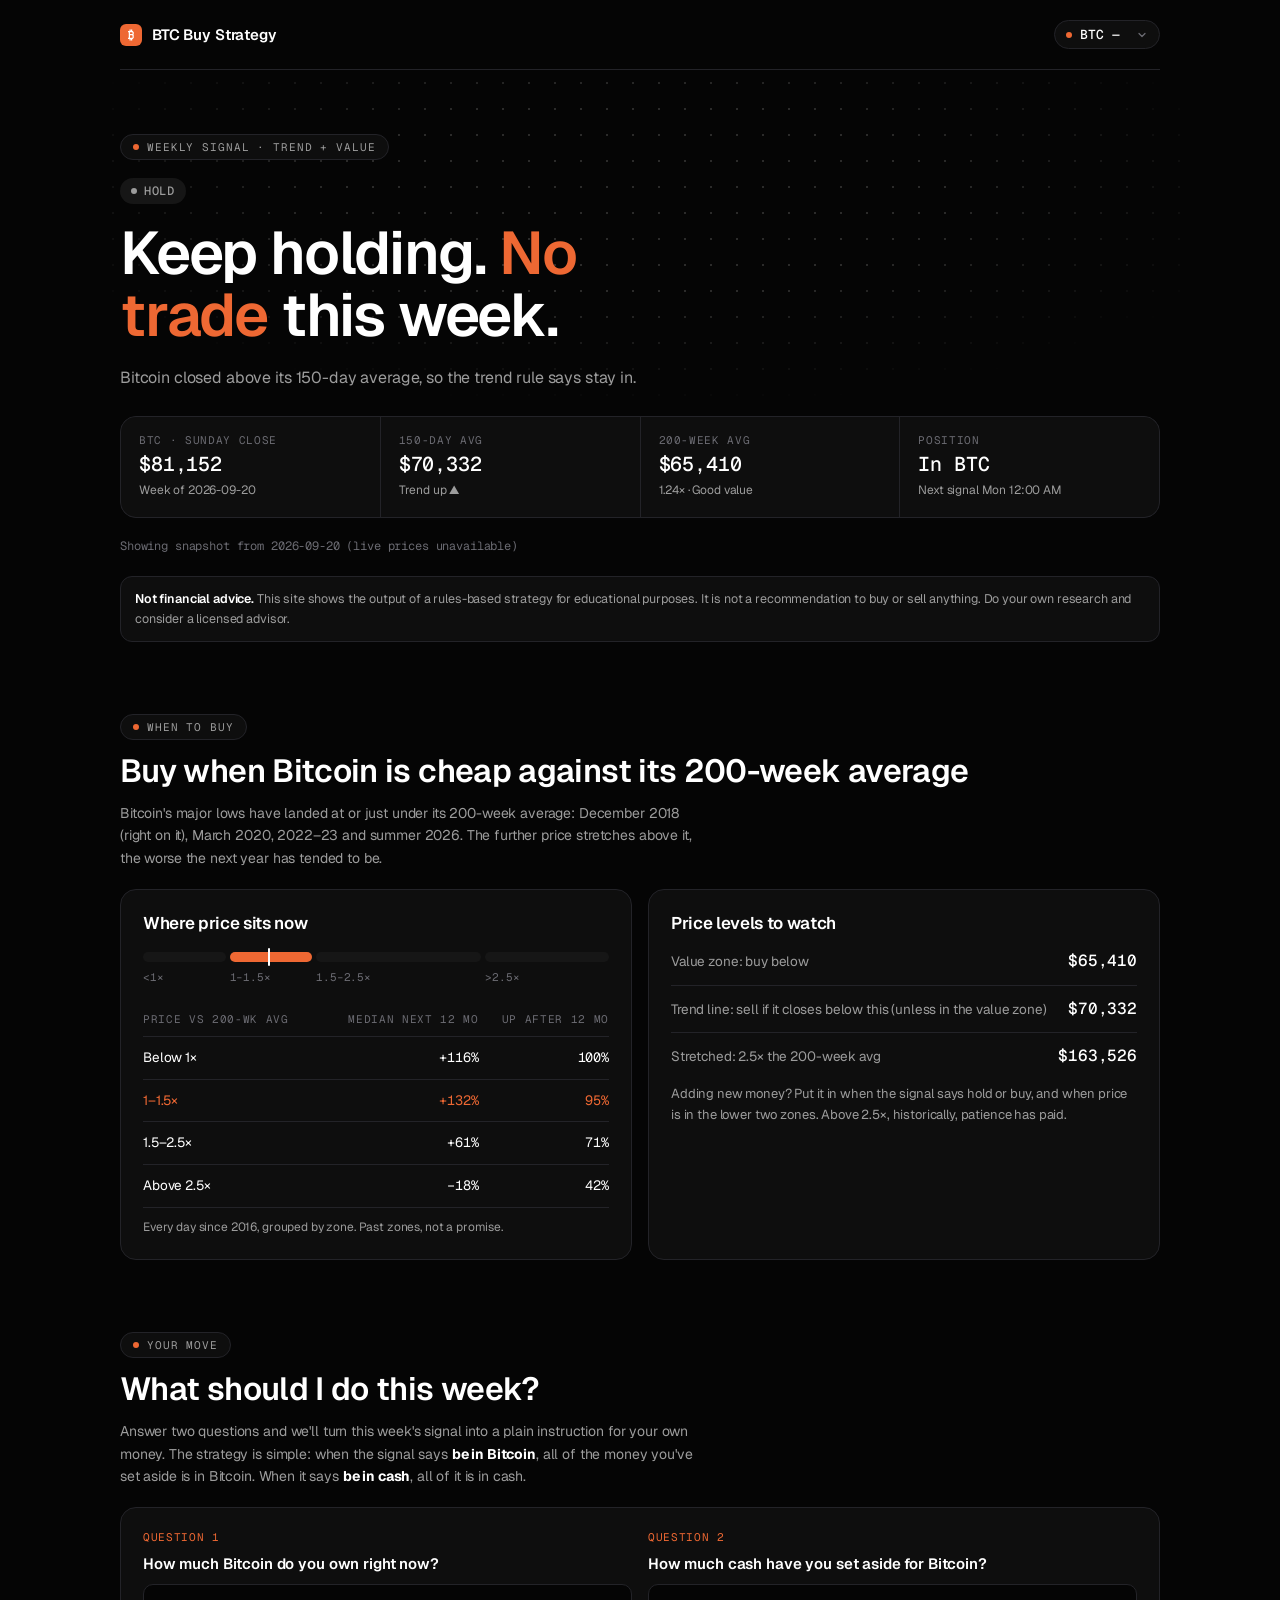
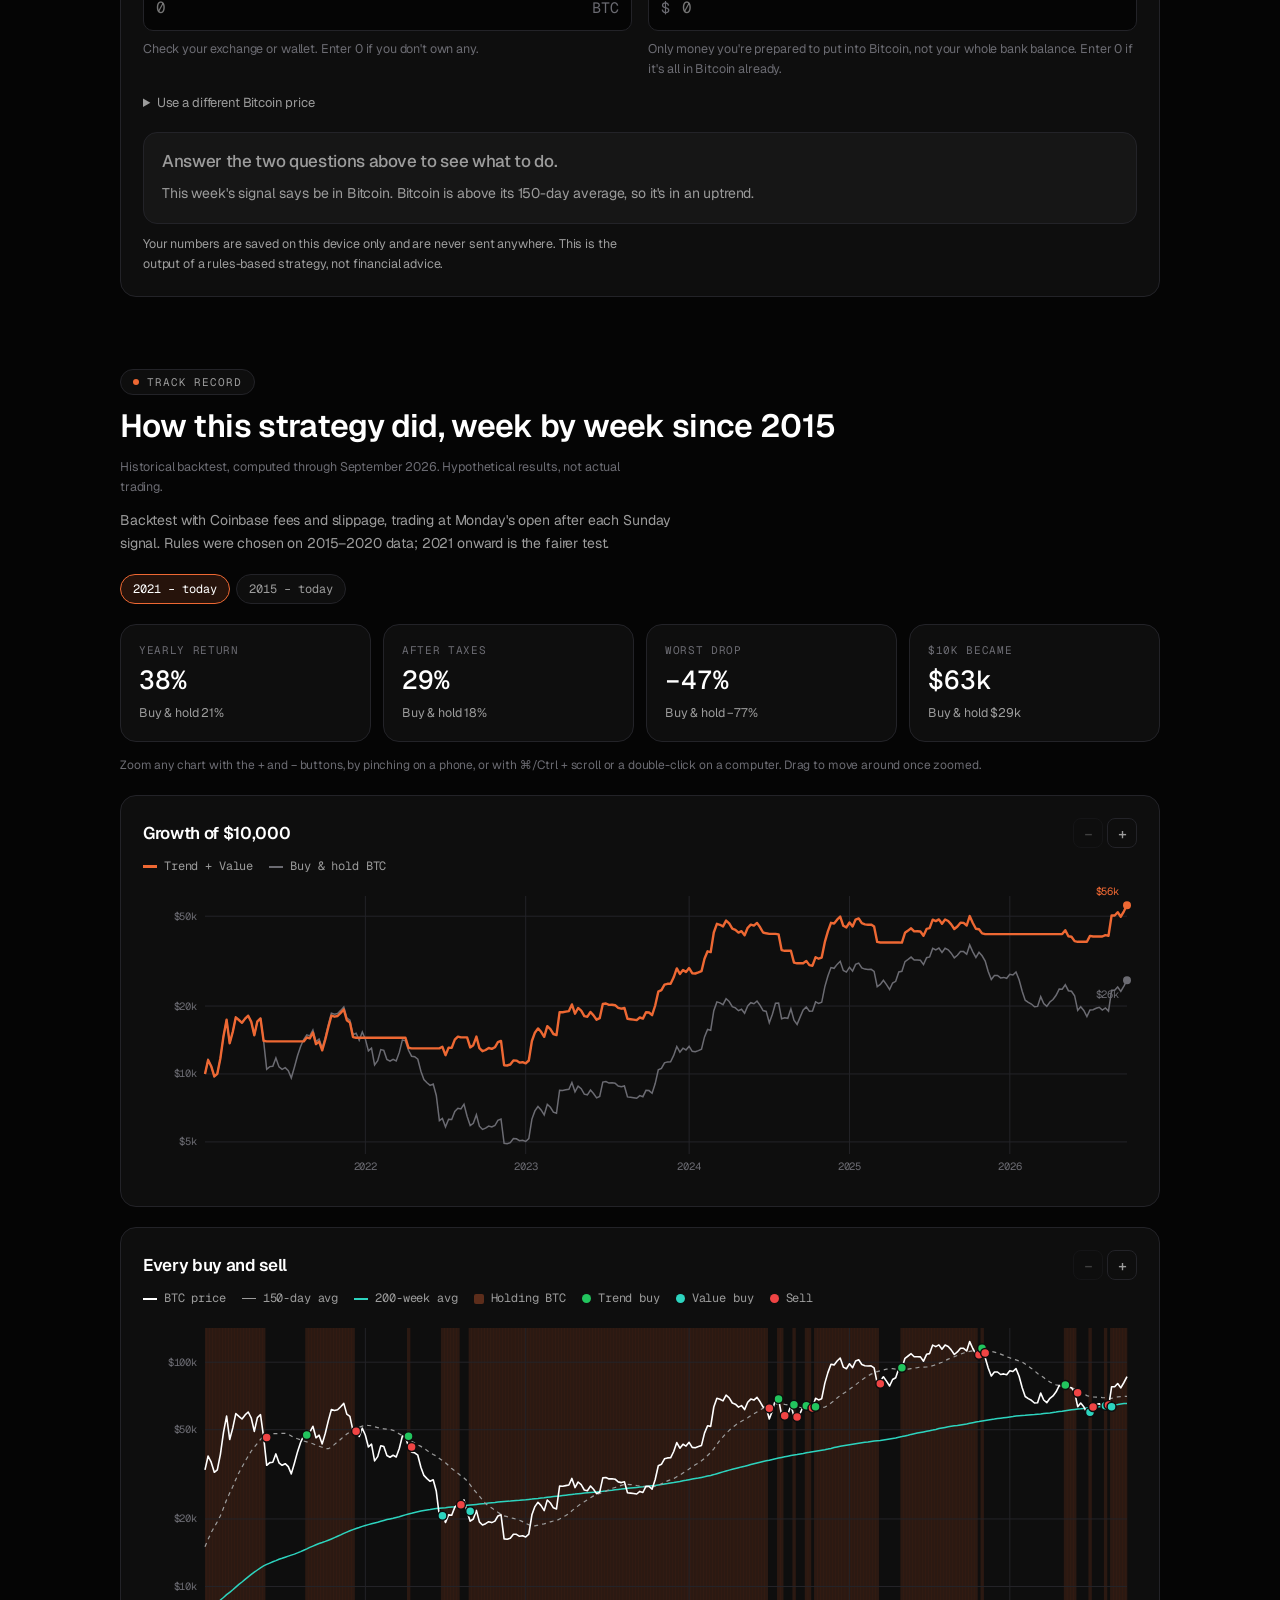
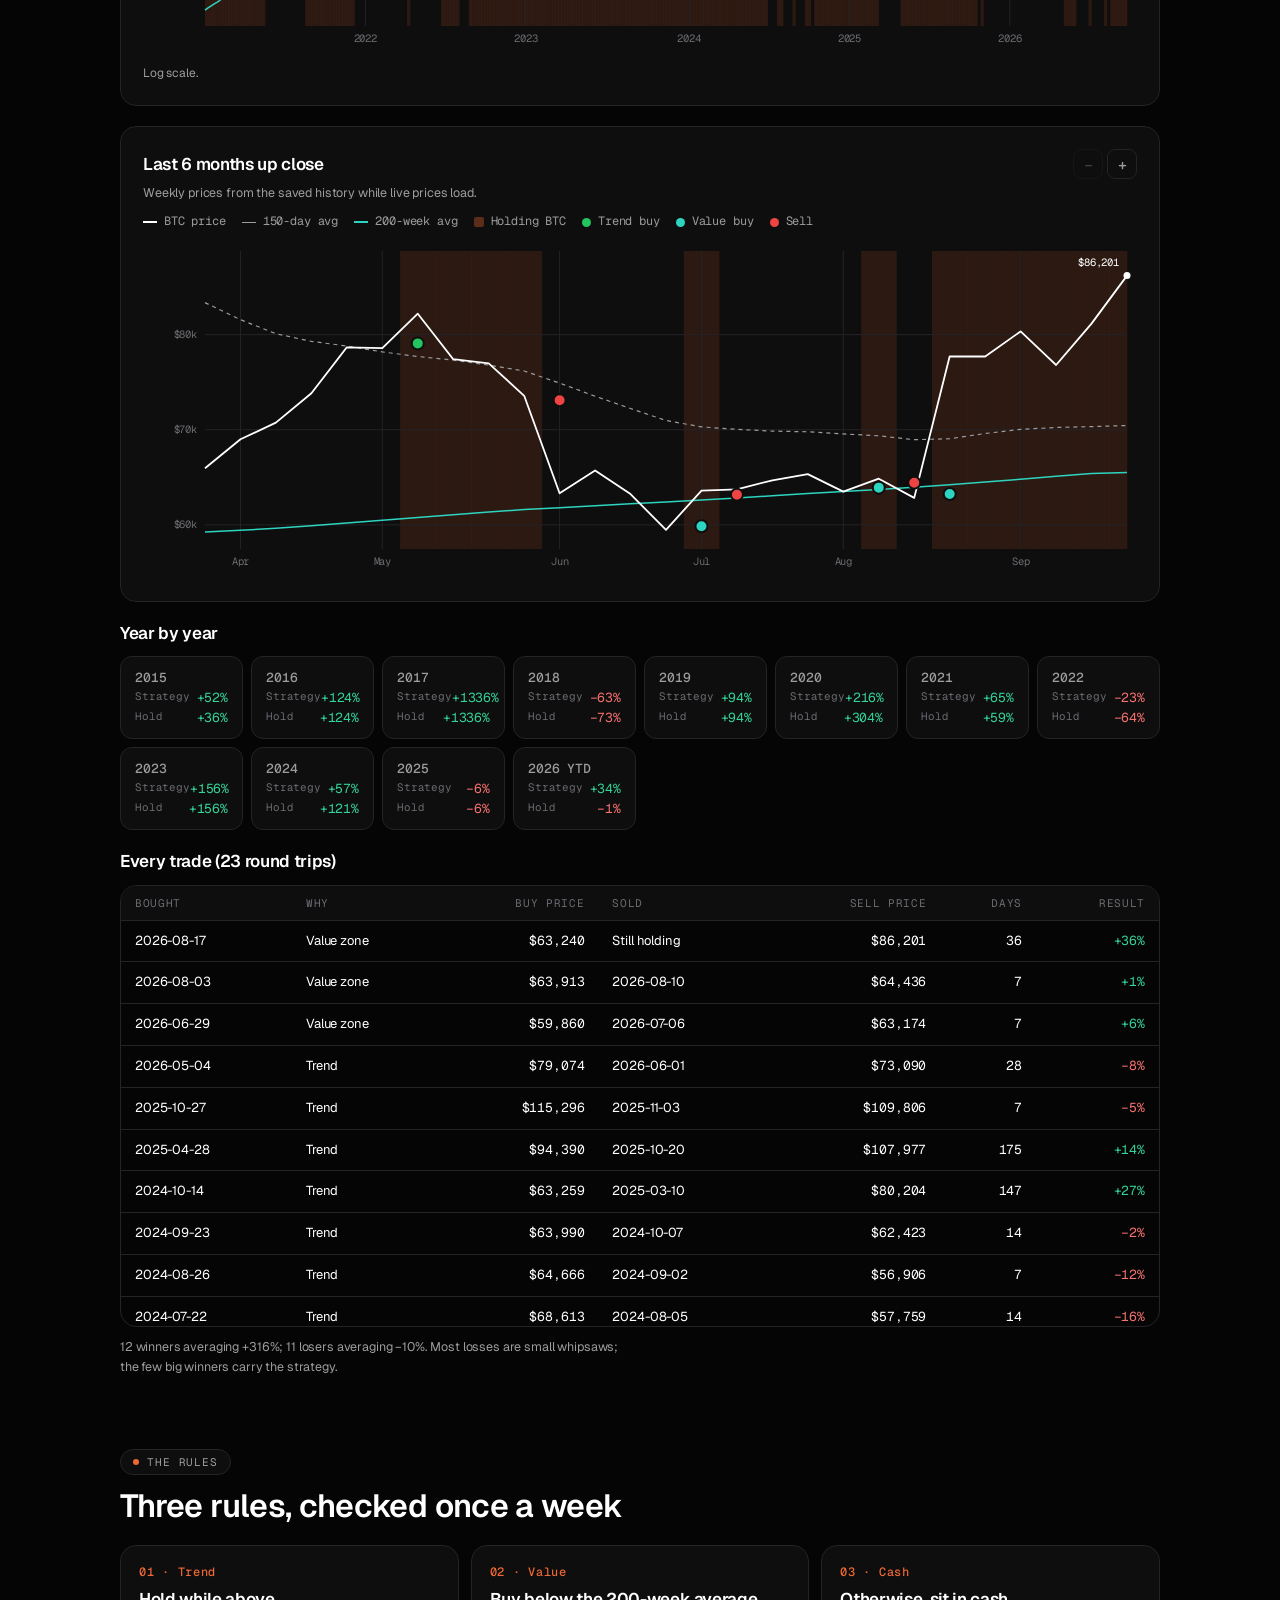
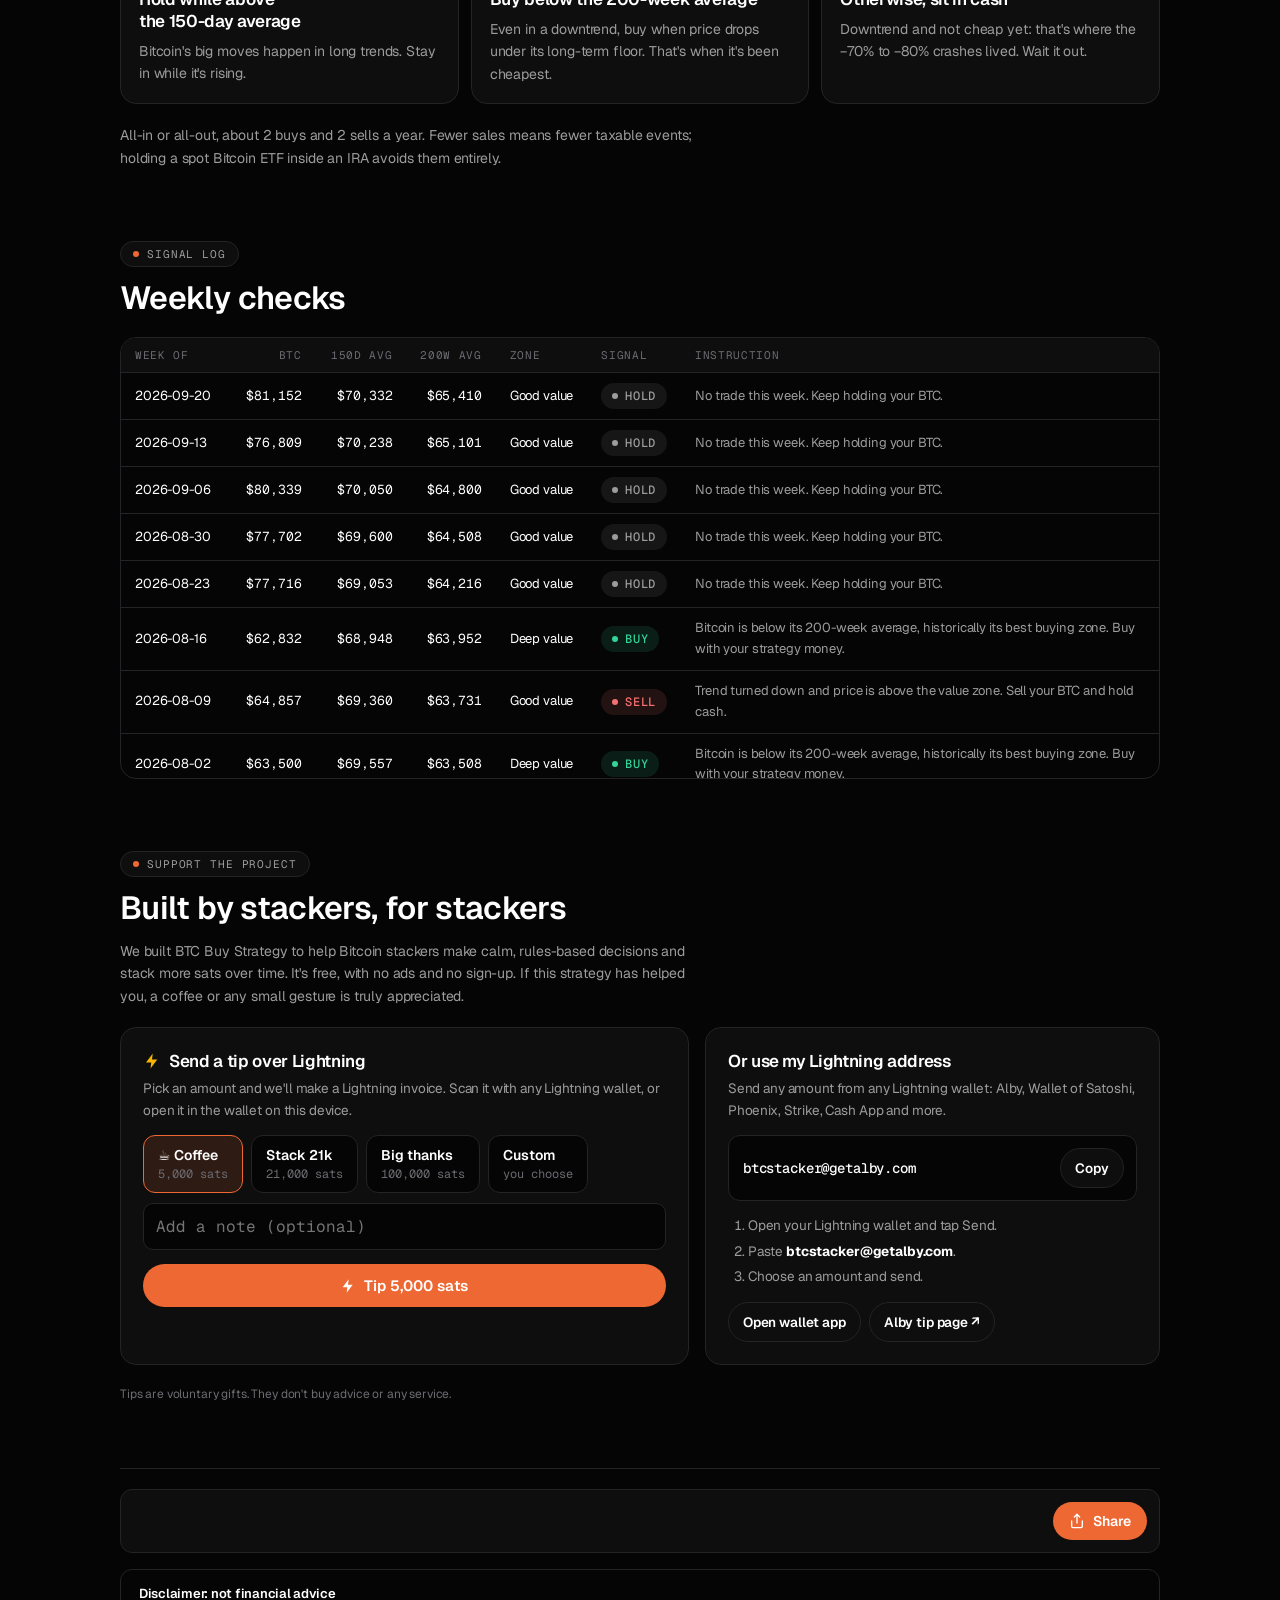
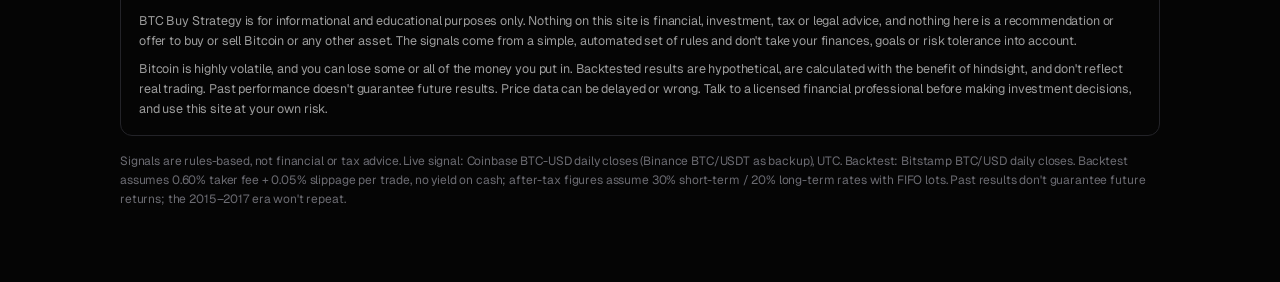
==== index.html @ 84d39772 "Tips: QR code hidden behind a Show QR code button; keep Lightning address on one line Co-Authored-By" ====
<!doctype html>
<html lang="en"><head><meta charset="utf-8"><meta name="viewport" content="width=device-width,initial-scale=1,viewport-fit=cover">
<title>BTC Buy Strategy</title>
<meta name="description" content="A weekly Bitcoin signal: hold in uptrends, buy below the 200-week average, sit in cash otherwise.">
<link rel="canonical" href="https://www.bitcoinbuystrategy.com/">
<meta property="og:type" content="website">
<meta property="og:site_name" content="BTC Buy Strategy">
<meta property="og:title" content="BTC Buy Strategy">
<meta property="og:description" content="A simple weekly Bitcoin signal: when to buy, hold or sit in cash.">
<meta property="og:url" content="https://www.bitcoinbuystrategy.com/">
<meta property="og:image" content="https://www.bitcoinbuystrategy.com/icons/icon-512.png">
<meta name="twitter:card" content="summary">
<link rel="icon" href="data:image/svg+xml,%3Csvg xmlns='http://www.w3.org/2000/svg' viewBox='0 0 32 32'%3E%3Crect width='32' height='32' rx='8' fill='%23ee6833'/%3E%3Ctext x='16' y='22' font-size='18' text-anchor='middle' fill='white' font-family='sans-serif'%3E%E2%82%BF%3C/text%3E%3C/svg%3E">
<link rel="icon" type="image/png" sizes="32x32" href="/icons/favicon-32.png">
<link rel="apple-touch-icon" sizes="180x180" href="/icons/apple-touch-icon.png">
<link rel="manifest" href="/manifest.webmanifest">
<meta name="apple-mobile-web-app-title" content="BTC Buy">
<meta name="apple-mobile-web-app-capable" content="yes">
<meta name="mobile-web-app-capable" content="yes">
<meta name="apple-mobile-web-app-status-bar-style" content="black">
<meta name="theme-color" content="#050505">
<link rel="preconnect" href="https://fonts.googleapis.com">
<link rel="stylesheet" href="https://fonts.googleapis.com/css2?family=Geist:wght@400;500;600;700&family=Geist+Mono:wght@400;500&display=swap">
<style>
:root{
  color-scheme:dark;
  --bg:#050505; --surface:#0e0e0e; --raised:#161616; --border:#232328;
  --ink:#ffffff; --ink2:#9c9c9c; --ink3:#6b6b72;
  --accent:#ee6833; --accent-dim:rgba(238,104,51,.14);
  --ok:#34d399; --ok-bg:rgba(52,211,153,.12); --bad:#f87171; --bad-bg:rgba(248,113,113,.12);
  --sans:"Geist",ui-sans-serif,system-ui,-apple-system,"Segoe UI",sans-serif;
  --mono:"Geist Mono",ui-monospace,"SF Mono",Menlo,monospace;
  --r:16px;
  --buy-trend:#22c55e; --buy-value:#2dd4bf; --sell:#ef4444;
}
html,body{margin:0}body{background:var(--bg);color:var(--ink);font:14px/1.6 var(--sans);letter-spacing:-.01em;-webkit-font-smoothing:antialiased}
.wrap{max-width:1040px;margin:0 auto;padding-inline:20px;padding-block:0 72px}
nav.top{display:flex;justify-content:space-between;align-items:center;gap:16px;padding-block:20px;border-bottom:1px solid var(--border)}
.brand{display:flex;align-items:center;gap:10px;font-weight:600;font-size:15px;white-space:nowrap;flex-shrink:0}
.brand i{width:22px;height:22px;border-radius:6px;background:var(--accent);display:grid;place-items:center;font:600 12px var(--mono);color:#fff;font-style:normal}
.ticker{display:inline-flex;align-items:baseline;gap:8px;padding:5px 11px;border:1px solid var(--border);border-radius:999px;background:var(--surface);font:12px var(--mono);white-space:nowrap;color:inherit;cursor:pointer;transition:border-color .2s,background .2s}
.ticker:hover{border-color:var(--ink3)}
.ticker:focus-visible{outline:2px solid var(--accent);outline-offset:2px}
.ticker[aria-expanded="true"]{border-color:var(--accent);background:var(--accent-dim)}
.ticker .chev{align-self:center;color:var(--ink3);transition:transform .35s cubic-bezier(.2,.8,.2,1)}
.ticker[aria-expanded="true"] .chev{transform:rotate(180deg);color:var(--accent)}
.ticker .dot{align-self:center}
.ticker b{font:500 13px var(--mono);color:var(--ink);font-variant-numeric:tabular-nums}
.ticker small{font-size:11.5px;color:var(--ink3)}
.ticker small.up{color:var(--ok)} .ticker small.down{color:var(--bad)}
@media (max-width:420px){nav.top{gap:10px}.brand{font-size:14px}.ticker{padding:4px 9px}.ticker small{display:none}}
.asof{display:flex;align-items:center;gap:8px;font:12px var(--mono);color:var(--ink3);max-width:none;margin-top:2px}
.dot{width:6px;height:6px;border-radius:50%;background:var(--accent);flex-shrink:0}
@media (prefers-reduced-motion:no-preference){.pulse{animation:pulse 2s ease-in-out infinite}}
/* week chart that drops down from the price pill */
.drop{display:grid;grid-template-rows:0fr;transition:grid-template-rows .5s cubic-bezier(.2,.8,.2,1)}
.drop.open{grid-template-rows:1fr}
.drop>.inner{overflow:hidden;min-height:0}
.drop .panel{margin-top:14px;padding:18px 18px 12px;border:1px solid var(--border);border-radius:var(--r);background:linear-gradient(180deg,var(--raised),var(--surface));opacity:0;transform:translateY(-14px) scale(.98);transform-origin:top right;transition:opacity .3s ease,transform .5s cubic-bezier(.2,.8,.2,1);box-shadow:0 20px 50px -20px rgba(238,104,51,.25)}
.drop.open .panel{opacity:1;transform:none}
.wk-head{display:flex;justify-content:space-between;align-items:flex-start;gap:12px}
.wk-head .t{font:11px var(--mono);letter-spacing:.06em;text-transform:uppercase;color:var(--ink3)}
.wk-head .px{font:500 26px var(--mono);font-variant-numeric:tabular-nums;color:var(--ink);margin-top:4px;display:flex;align-items:baseline;gap:10px;flex-wrap:wrap}
.wk-head .px small{font-size:13px}
.wk-head .px small.up{color:var(--buy-trend)} .wk-head .px small.down{color:var(--sell)}
.wk-close{flex-shrink:0;width:32px;height:32px;border-radius:50%;border:1px solid var(--border);background:var(--surface);color:var(--ink2);cursor:pointer;display:grid;place-items:center}
.wk-close:hover{color:var(--ink);border-color:var(--ink3)}
.wk-close:focus-visible{outline:2px solid var(--accent);outline-offset:2px}
.wk-read{font:12px var(--mono);color:var(--ink2);margin-top:10px;min-height:1.5em;font-variant-numeric:tabular-nums}
.wk-read b{font-weight:500;color:var(--ink)}
#wk-svg{width:100%;height:auto;display:block;touch-action:pan-y;margin-top:4px}
#wk-svg .cd{transform-box:fill-box;transform-origin:center}
.wk-foot{display:flex;justify-content:space-between;gap:12px;font-size:11.5px;color:var(--ink3);margin-top:6px}
.wk-foot span{font-family:var(--mono)}
@media (prefers-reduced-motion:no-preference){.drop.open #wk-svg.anim .cd{animation:cdgrow .55s cubic-bezier(.2,.8,.2,1) both}}
@keyframes cdgrow{from{transform:scaleY(0);opacity:0}}
@media (prefers-reduced-motion:reduce){.drop,.drop .panel,.ticker .chev{transition:none}}
@keyframes pulse{0%,100%{box-shadow:0 0 0 0 rgba(238,104,51,.5)}50%{box-shadow:0 0 0 4px rgba(238,104,51,0)}}
.eyebrow{display:inline-flex;align-items:center;gap:8px;border-radius:999px;border:1px solid var(--border);background:var(--surface);padding:5px 12px;font:11px var(--mono);letter-spacing:.08em;text-transform:uppercase;color:var(--ink2);width:fit-content}
h1,h2,h3{letter-spacing:-.02em;margin:0;text-wrap:balance}
h2{font-size:clamp(24px,3vw,32px);font-weight:600;line-height:1.2}
h3{font-size:17px;font-weight:600;line-height:1.3}
p{margin:0;color:var(--ink2);max-width:64ch}
.num{font-family:var(--mono);font-variant-numeric:tabular-nums}
section{padding-top:72px;display:flex;flex-direction:column;gap:20px}
.head{display:flex;flex-direction:column;gap:12px}
.card{background:var(--surface);border:1px solid var(--border);border-radius:var(--r);padding:22px}
/* hero */
.hero{position:relative;padding-top:64px;display:flex;flex-direction:column;gap:18px}
.grid-bg{position:absolute;top:0;left:-20px;right:-20px;height:420px;z-index:0;pointer-events:none;background-image:radial-gradient(rgba(244,243,239,.16) 1px,transparent 1px);background-size:26px 26px;-webkit-mask-image:radial-gradient(ellipse 70% 60% at 50% 30%,#000 40%,transparent 85%);mask-image:radial-gradient(ellipse 70% 60% at 50% 30%,#000 40%,transparent 85%)}
.hero>*:not(.grid-bg){position:relative;z-index:1}
.hero h1{font-size:clamp(34px,6vw,60px);line-height:1.04;font-weight:600;max-width:16ch}
.hero h1 em{font-style:normal;color:var(--accent)}
.hero .lede{font-size:16px;max-width:58ch}
.stats{display:grid;grid-template-columns:repeat(4,minmax(0,1fr));gap:1px;background:var(--border);border:1px solid var(--border);border-radius:var(--r);overflow:hidden;margin-top:8px}
.stats>div{background:var(--surface);padding:16px 18px;display:flex;flex-direction:column;gap:4px}
.stats span{font:11px var(--mono);letter-spacing:.06em;text-transform:uppercase;color:var(--ink3)}
.stats b{font:500 20px var(--mono);font-variant-numeric:tabular-nums}
.stats small{font-size:12px;color:var(--ink2)}
@media (max-width:720px){.stats{grid-template-columns:repeat(2,minmax(0,1fr))}}
.pill{display:inline-flex;align-items:center;gap:7px;font:500 12px var(--mono);letter-spacing:.06em;padding:5px 11px;border-radius:999px;text-transform:uppercase;width:fit-content}
.pill::before{content:"";width:6px;height:6px;border-radius:50%;background:currentColor}
.p-BUY{color:var(--ok);background:var(--ok-bg)} .p-SELL{color:var(--bad);background:var(--bad-bg)} .p-HOLD{color:var(--ink2);background:var(--raised)}
/* zone meter */
.zone-bar{display:grid;grid-template-columns:1fr 1fr 2fr 1.5fr;gap:4px;margin-top:6px}
.zone-bar div{height:10px;border-radius:5px;background:var(--raised)}
.zone-bar div.on{background:var(--accent)}
.zone-labels{display:grid;grid-template-columns:1fr 1fr 2fr 1.5fr;gap:4px;font:11px var(--mono);color:var(--ink3)}
.zone-wrap{position:relative}
.zone-marker{position:absolute;top:-4px;width:2px;height:18px;background:var(--ink);border-radius:1px}
.two{display:grid;grid-template-columns:repeat(auto-fit,minmax(300px,1fr));gap:16px}
.ztable{width:100%;border-collapse:collapse;font-size:13.5px}
.ztable td,.ztable th{padding:10px 0;border-bottom:1px solid var(--border);text-align:right}
.ztable td:first-child,.ztable th:first-child{text-align:left}
.ztable th{font:11px var(--mono);letter-spacing:.06em;text-transform:uppercase;color:var(--ink3);font-weight:400}
.ztable tr.cur td{color:var(--accent)}
.levels{display:flex;flex-direction:column;gap:12px}
.lv{display:flex;justify-content:space-between;align-items:baseline;gap:12px;padding-bottom:12px;border-bottom:1px solid var(--border)}
.lv:last-child{border-bottom:0;padding-bottom:0}
.lv span{color:var(--ink2);font-size:13.5px}
.lv b{font:500 16px var(--mono)}
/* calculator */
.calc{display:grid;grid-template-columns:repeat(2,minmax(0,1fr));gap:16px}
@media (max-width:640px){.calc{grid-template-columns:1fr}}
.q{display:flex;flex-direction:column;gap:8px}
.q>label{font-size:15px;font-weight:600;color:var(--ink)}
.q .step{font:11px var(--mono);letter-spacing:.06em;text-transform:uppercase;color:var(--accent)}
.q .help{font-size:12.5px;color:var(--ink3);max-width:none}
.field{display:flex;align-items:center;border:1px solid var(--border);border-radius:10px;background:var(--bg)}
.field:focus-within{outline:2px solid var(--accent);outline-offset:1px}
.field span{font:15px var(--mono);color:var(--ink3);padding-inline:12px 0}
.field span.after{padding-inline:0 12px}
.field input{font:16px var(--mono);padding:12px;border:0;background:transparent;color:var(--ink);width:100%;min-width:0;box-sizing:border-box;outline:0}
.q .conv{font:12.5px var(--mono);color:var(--ink2)}
.q .conv:empty{display:none}
details.adv{margin-top:14px;font-size:13px;color:var(--ink2)}
details.adv summary{cursor:pointer;color:var(--ink2);width:fit-content}
details.adv .field{max-width:280px;margin-top:8px}
.answer{margin-top:18px;border-radius:14px;border:1px solid var(--border);background:var(--raised);padding:18px;display:flex;flex-direction:column;gap:10px}
.answer .verdict{display:flex;align-items:center;gap:10px;flex-wrap:wrap}
.answer .big{font-size:clamp(20px,4.5vw,26px);font-weight:600;letter-spacing:-.02em;line-height:1.25;color:var(--ink)}
.answer .big em{font-style:normal;font-family:var(--mono);color:var(--accent)}
.answer p{font-size:14px;max-width:none}
.answer p em{font-style:normal;font-weight:600;color:var(--ink)}
.answer ol{margin:4px 0 0;padding-left:20px;color:var(--ink2);font-size:14px;display:flex;flex-direction:column;gap:4px}
.answer .muted{color:var(--ink3);font-size:12.5px}
.answer.empty .big{font-size:17px;color:var(--ink2);font-weight:500}
/* charts */
.chart svg{display:block;width:100%;height:auto}
.chead{display:flex;justify-content:space-between;align-items:center;gap:10px;margin-bottom:10px}
.chead h3{margin:0}
.zbar{display:flex;gap:4px;flex-shrink:0}
.zbtn{min-width:30px;height:30px;padding:0 8px;border-radius:8px;border:1px solid var(--border);background:var(--surface);color:var(--ink2);font:500 15px var(--mono);line-height:1;cursor:pointer}
.zbtn:hover:not(:disabled){color:var(--ink);border-color:var(--ink3)}
.zbtn:disabled{opacity:.35;cursor:default}
.zbtn.zreset{font-size:11.5px;letter-spacing:.04em;color:var(--accent)}
.zbtn:focus-visible{outline:2px solid var(--accent);outline-offset:1px}
.zoomable{touch-action:pan-y;user-select:none;-webkit-user-select:none}
.zoomable.zoomed{cursor:grab} .zoomable.zoomed:active{cursor:grabbing}
.zhint{font-size:12px;color:var(--ink3);max-width:none;margin-top:-6px}
.legend{display:flex;flex-wrap:wrap;gap:16px;font:12px var(--mono);color:var(--ink2);margin-bottom:10px}
.legend i{display:inline-block;width:14px;height:2px;margin-right:7px;vertical-align:middle}
.legend i.sq{width:10px;height:10px;border-radius:2px}
.legend i.ci{width:9px;height:9px;border-radius:50%}
.tick{font:10.5px var(--mono);fill:var(--ink3)}
.tabs{display:flex;gap:6px;flex-wrap:wrap}
.tabs button{font:12px var(--mono);color:var(--ink2);background:var(--surface);border:1px solid var(--border);border-radius:999px;padding:6px 12px;cursor:pointer}
.tabs button[aria-pressed="true"]{color:var(--ink);border-color:var(--accent);background:var(--accent-dim)}
.tabs button:focus-visible{outline:2px solid var(--accent);outline-offset:2px}
.kpis{display:grid;grid-template-columns:repeat(auto-fit,minmax(200px,1fr));gap:12px}
.kpi{background:var(--surface);border:1px solid var(--border);border-radius:var(--r);padding:18px;display:flex;flex-direction:column;gap:6px}
.kpi span{font:11px var(--mono);letter-spacing:.06em;text-transform:uppercase;color:var(--ink3)}
.kpi b{font:500 26px var(--mono);font-variant-numeric:tabular-nums}
.kpi small{color:var(--ink2);font-size:12.5px}
.years{display:grid;grid-template-columns:repeat(auto-fill,minmax(112px,1fr));gap:8px}
.yr{background:var(--surface);border:1px solid var(--border);border-radius:12px;padding:12px 14px;display:flex;flex-direction:column;gap:3px}
.yr b{font:500 13px var(--mono);color:var(--ink2)}
.yr div{display:flex;justify-content:space-between;font:13px var(--mono);font-variant-numeric:tabular-nums}
.yr small{color:var(--ink3)}
.up{color:var(--ok)} .down{color:var(--bad)}
.tbl{overflow-x:auto;border:1px solid var(--border);border-radius:var(--r)}
table.log{border-collapse:collapse;width:100%;min-width:640px;font-size:13px}
table.log th,table.log td{padding:10px 14px;text-align:right;border-bottom:1px solid var(--border);white-space:nowrap}
table.log th:first-child,table.log td:first-child,table.log td.l,table.log th.l{text-align:left}
table.log th{font:11px var(--mono);letter-spacing:.06em;text-transform:uppercase;color:var(--ink3);font-weight:400;background:var(--surface);position:sticky;top:0}
table.log tr:last-child td{border-bottom:0}
table.log td.note{white-space:normal;color:var(--ink2);min-width:240px;text-align:left}
.scroll{max-height:440px;overflow:auto}
ol.rules{margin:0;padding:0;list-style:none;display:grid;grid-template-columns:repeat(auto-fit,minmax(230px,1fr));gap:12px}
ol.rules li{background:var(--surface);border:1px solid var(--border);border-radius:var(--r);padding:18px;display:flex;flex-direction:column;gap:8px}
ol.rules li b{font:500 12px var(--mono);color:var(--accent);letter-spacing:.06em}
/* support / tips */
.tip{display:grid;grid-template-columns:minmax(0,1.25fr) minmax(0,1fr);gap:16px}
@media (max-width:760px){.tip{grid-template-columns:1fr}}
.tip h3{display:flex;align-items:center;gap:8px}
.tip h3 svg{color:#f7b500;flex-shrink:0}
.chips{display:flex;flex-wrap:wrap;gap:8px;margin-top:14px}
.chip{display:flex;flex-direction:column;align-items:flex-start;gap:2px;padding:10px 14px;border:1px solid var(--border);border-radius:12px;background:var(--bg);color:var(--ink);cursor:pointer;font:600 14px var(--sans);text-align:left}
.chip small{font:12px var(--mono);color:var(--ink3);font-weight:400}
.chip:hover{border-color:var(--ink3)}
.chip[aria-pressed="true"]{border-color:var(--accent);background:var(--accent-dim)}
.chip:focus-visible,.tipbtn:focus-visible,.ghost:focus-visible{outline:2px solid var(--accent);outline-offset:2px}
.tip .field{margin-top:10px}
.tipbtn{display:inline-flex;align-items:center;justify-content:center;gap:8px;margin-top:14px;padding:12px 18px;border:0;border-radius:999px;background:var(--accent);color:#fff;font:600 15px var(--sans);cursor:pointer;width:100%}
.tipbtn:hover{filter:brightness(1.08)} .tipbtn:disabled{opacity:.6;cursor:progress}
.ghost{display:inline-flex;align-items:center;justify-content:center;gap:6px;padding:10px 14px;border:1px solid var(--border);border-radius:999px;background:var(--surface);color:var(--ink);font:600 13.5px var(--sans);cursor:pointer;text-decoration:none}
.ghost:hover{border-color:var(--ink3)}
.inv{margin-top:16px;display:flex;flex-direction:column;align-items:center;gap:12px;text-align:center}
.qr{background:#fff;padding:10px;border-radius:14px;width:min(240px,100%);aspect-ratio:1}
.qr svg{display:block;width:100%;height:100%}
.inv .row{display:flex;gap:8px;flex-wrap:wrap;justify-content:center}
.inv .status{font-size:13px;color:var(--ink2);max-width:none}
.inv .status.ok{color:var(--buy-trend);font-weight:600;font-size:15px}
.tipmsg{margin-top:10px;font-size:13px;color:var(--bad);max-width:none}
.addr{margin-top:14px;display:flex;align-items:center;gap:8px;padding:12px 12px 12px 14px;border:1px solid var(--border);border-radius:12px;background:var(--bg)}
.addr code{font:500 14px var(--mono);color:var(--ink);white-space:nowrap;overflow:hidden;text-overflow:ellipsis;flex:1;min-width:0}
.steps{margin:14px 0 0;padding-left:20px;color:var(--ink2);font-size:13.5px;display:flex;flex-direction:column;gap:4px}
.foot{margin-top:64px;padding-top:20px;border-top:1px solid var(--border);font-size:12px;color:var(--ink3)}
.foot p{color:var(--ink3);font-size:12px;max-width:none}
.disclaimer{display:flex;gap:10px;align-items:flex-start;border:1px solid var(--border);background:var(--surface);border-radius:12px;padding:12px 14px;font-size:12.5px;color:var(--ink2);margin-top:4px}
.disclaimer b{color:var(--ink);font-weight:600}
.disclaimer p{font-size:12.5px;max-width:none}
[hidden]{display:none!important}
.social{display:flex;align-items:center;justify-content:space-between;gap:12px;margin-bottom:16px;padding:12px 12px 12px 18px;border:1px solid var(--border);border-radius:12px;background:var(--surface)}
.views{display:flex;align-items:center;gap:10px;flex:1 1 0;min-width:0}
.views span{line-height:1.3}
.views svg{color:var(--accent);flex-shrink:0}
.views b{font:500 18px var(--mono);color:var(--ink);font-variant-numeric:tabular-nums}
.views span{font-size:13px;color:var(--ink2)}
.share{display:inline-flex;align-items:center;gap:8px;margin-left:auto;padding:10px 16px;border:0;border-radius:999px;background:var(--accent);color:#fff;font:600 14px var(--sans);cursor:pointer}
.share:hover{filter:brightness(1.08)}
.share:focus-visible{outline:2px solid var(--ink);outline-offset:2px}
.foot .legal{border:1px solid var(--border);border-radius:12px;padding:16px 18px;margin-bottom:16px;display:flex;flex-direction:column;gap:8px}
.foot .legal h3{font-size:13px;color:var(--ink)}
.foot .legal p{color:var(--ink2);font-size:12.5px;line-height:1.6}

/* phones: one step larger text for legibility */
@media (max-width:640px){
body{font-size:15.5px}
.asof{font-size:13px}
.wk-head .t{font-size:12px}
.wk-head .px small{font-size:14px}
.wk-read{font-size:13px}
.wk-foot{font-size:12.5px}
.eyebrow{font-size:12px}
.stats span{font-size:12px}
.stats small{font-size:13px}
.pill{font-size:13px}
.zone-labels{font-size:12px}
.ztable{font-size:14.5px}
.ztable th{font-size:12px}
.lv span{font-size:14.5px}
.q .step{font-size:12px}
.q .help{font-size:13.5px}
.q .conv{font-size:13.5px}
details.adv{font-size:14px}
.answer p{font-size:15.5px}
.answer ol{font-size:15.5px}
.answer .muted{font-size:13.5px}
.zbtn.zreset{font-size:12.5px}
.zhint{font-size:13px}
.legend{font-size:13px}
.tick{font-size:11.5px}
.tabs button{font-size:13px}
.kpi span{font-size:12px}
.kpi small{font-size:13.5px}
.yr b{font-size:14px}
.yr div{font-size:14px}
table.log{font-size:14px}
table.log th{font-size:12px}
ol.rules li b{font-size:13px}
.chip{font-size:15.5px}
.chip small{font-size:13px}
.ghost{font-size:14.5px}
.inv .status{font-size:14px}
.tipmsg{font-size:14px}
.addr code{font-size:14px}
.steps{font-size:14.5px}
.foot{font-size:13px}
.foot p{font-size:13px}
.disclaimer{font-size:13.5px}
.disclaimer p{font-size:13.5px}
.views span{font-size:14px}
.share{font-size:15.5px}
.foot .legal h3{font-size:14px}
.foot .legal p{font-size:13.5px}
[style*="font-size:12px"]{font-size:13px!important}
[style*="font-size:12.5px"]{font-size:13.5px!important}
[style*="font-size:13px"]{font-size:14px!important}
[style*="font-size:13.5px"]{font-size:14.5px!important}
}
</style>

</head><body>
<div class="wrap">
<nav class="top">
  <div class="brand"><i>₿</i>BTC Buy Strategy</div>
  <button type="button" class="ticker" id="ticker" aria-expanded="false" aria-controls="wk" title="Current Bitcoin price. Click to see the last 7 days"><span class="dot pulse"></span><b id="tk-price">BTC —</b><small id="tk-chg"></small><svg class="chev" width="12" height="12" viewBox="0 0 24 24" fill="none" stroke="currentColor" stroke-width="2.5" stroke-linecap="round" stroke-linejoin="round" aria-hidden="true"><polyline points="6 9 12 15 18 9"/></svg></button>
</nav>
<div class="drop" id="wk" aria-hidden="true">
  <div class="inner"><div class="panel" role="region" aria-label="Bitcoin price, last 7 days">
    <div class="wk-head">
      <div><div class="t">BTC / USD · last 7 days</div><div class="px"><span id="wk-px">—</span><small id="wk-chg"></small></div></div>
      <div class="zbar"><div class="zbar" id="z-wk"></div><button type="button" class="wk-close" id="wk-close" aria-label="Close chart" tabindex="-1"><svg width="14" height="14" viewBox="0 0 24 24" fill="none" stroke="currentColor" stroke-width="2.5" stroke-linecap="round" aria-hidden="true"><line x1="6" y1="6" x2="18" y2="18"/><line x1="18" y1="6" x2="6" y2="18"/></svg></button></div>
    </div>
    <div class="wk-read" id="wk-read">Loading the last 7 days…</div>
    <svg id="wk-svg" class="zoomable" viewBox="0 0 900 300" role="img" aria-label="Candlestick chart of Bitcoin price over the last 7 days"></svg>
    <div class="wk-foot"><span id="wk-range"></span><span id="wk-src"></span></div>
  </div></div>
</div>

<header class="hero">
  <div class="grid-bg" aria-hidden="true"></div>
  <span class="eyebrow"><span class="dot"></span>Weekly signal · Trend + Value</span>
  <span class="pill p-HOLD" id="pill">Hold</span>
  <h1 id="headline">Waiting for this week's signal</h1>
  <p class="lede" id="note">Updated automatically from live Bitcoin prices. The signal changes only on Sunday's daily close (8 PM ET).</p>
  <div class="stats">
    <div><span>BTC · Sunday close</span><b id="s-price">—</b><small id="s-date">&nbsp;</small></div>
    <div><span>150-day avg</span><b id="s-sma">—</b><small id="s-trend">&nbsp;</small></div>
    <div><span>200-week avg</span><b id="s-ma">—</b><small id="s-ratio">&nbsp;</small></div>
    <div><span>Position</span><b id="s-hold">—</b><small id="s-next">&nbsp;</small></div>
  </div>
  <p class="asof"><span id="updated">Loading this week's signal</span></p>
  <div class="disclaimer" role="note"><p><b>Not financial advice.</b> This site shows the output of a rules-based strategy for educational purposes. It is not a recommendation to buy or sell anything. Do your own research and consider a licensed advisor.</p></div>
</header>

<section id="when">
  <div class="head">
    <span class="eyebrow"><span class="dot"></span>When to buy</span>
    <h2>Buy when Bitcoin is cheap against its 200-week average</h2>
    <p>Bitcoin's major lows have landed at or just under its 200-week average: December 2018 (right on it), March 2020, 2022–23 and summer 2026. The further price stretches above it, the worse the next year has tended to be.</p>
  </div>
  <div class="two">
    <div class="card">
      <h3>Where price sits now</h3>
      <div class="zone-wrap" style="margin-top:18px"><div class="zone-bar" id="zbar"><div></div><div></div><div></div><div></div></div><div class="zone-marker" id="zmark" style="left:0"></div></div>
      <div class="zone-labels" style="margin-top:8px"><span>&lt;1×</span><span>1–1.5×</span><span>1.5–2.5×</span><span>&gt;2.5×</span></div>
      <table class="ztable" style="margin-top:18px">
        <thead><tr><th>Price vs 200-wk avg</th><th>Median next 12 mo</th><th>Up after 12 mo</th></tr></thead>
        <tbody id="ztbody"></tbody>
      </table>
      <p style="font-size:12px;margin-top:10px">Every day since 2016, grouped by zone. Past zones, not a promise.</p>
    </div>
    <div class="card">
      <h3>Price levels to watch</h3>
      <div class="levels" style="margin-top:16px">
        <div class="lv"><span>Value zone: buy below</span><b id="l-value">—</b></div>
        <div class="lv"><span>Trend line: sell if it closes below this (unless in the value zone)</span><b id="l-trend">—</b></div>
        <div class="lv"><span>Stretched: 2.5× the 200-week avg</span><b id="l-hot">—</b></div>
      </div>
      <p style="margin-top:16px;font-size:13px">Adding new money? Put it in when the signal says hold or buy, and when price is in the lower two zones. Above 2.5×, historically, patience has paid.</p>
    </div>
  </div>
</section>

<section id="calc-sec">
  <div class="head">
    <span class="eyebrow"><span class="dot"></span>Your move</span>
    <h2>What should I do this week?</h2>
    <p>Answer two questions and we'll turn this week's signal into a plain instruction for your own money. The strategy is simple: when the signal says <b style="color:var(--ink)">be in Bitcoin</b>, all of the money you've set aside is in Bitcoin. When it says <b style="color:var(--ink)">be in cash</b>, all of it is in cash.</p>
  </div>
  <div class="card">
    <form class="calc" id="calc" autocomplete="off">
      <div class="q">
        <span class="step">Question 1</span>
        <label for="c-btc">How much Bitcoin do you own right now?</label>
        <div class="field"><input id="c-btc" inputmode="decimal" placeholder="0"><span class="after">BTC</span></div>
        <span class="conv" id="c-btc-usd"></span>
        <p class="help">Check your exchange or wallet. Enter 0 if you don't own any.</p>
      </div>
      <div class="q">
        <span class="step">Question 2</span>
        <label for="c-usd">How much cash have you set aside for Bitcoin?</label>
        <div class="field"><span>$</span><input id="c-usd" inputmode="decimal" placeholder="0"></div>
        <span class="conv" id="c-usd-btc"></span>
        <p class="help">Only money you're prepared to put into Bitcoin, not your whole bank balance. Enter 0 if it's all in Bitcoin already.</p>
      </div>
    </form>
    <details class="adv"><summary>Use a different Bitcoin price</summary>
      <p style="font-size:12.5px;margin-top:6px">We use this week's Sunday closing price by default. If the price has moved, enter what you see on your exchange for a more exact amount.</p>
      <div class="field"><span>$</span><input id="c-price" inputmode="decimal" placeholder=""></div>
    </details>
    <div class="answer empty" id="c-out" aria-live="polite"><div class="big">Waiting for this week's signal…</div></div>
    <p style="font-size:12.5px;margin-top:10px">Your numbers are saved on this device only and are never sent anywhere. This is the output of a rules-based strategy, not financial advice.</p>
  </div>
</section>

<section id="perf">
  <div class="head">
    <span class="eyebrow"><span class="dot"></span>Track record</span>
    <h2>How this strategy did, week by week since 2015</h2>
    <p style="font-size:12.5px;color:var(--ink3)" id="bt-asof">Historical backtest, computed through September 2026. Hypothetical results, not actual trading.</p>
    <p>Backtest with Coinbase fees and slippage, trading at Monday's open after each Sunday signal. Rules were chosen on 2015–2020 data; 2021 onward is the fairer test.</p>
  </div>
  <div class="tabs" role="group" aria-label="Period">
    <button type="button" id="t-oos" aria-pressed="true">2021 – today</button>
    <button type="button" id="t-full" aria-pressed="false">2015 – today</button>
  </div>
  <div class="kpis" id="kpis"></div>
  <p class="zhint">Zoom any chart with the + and − buttons, by pinching on a phone, or with ⌘/Ctrl + scroll or a double-click on a computer. Drag to move around once zoomed.</p>

  <div class="card chart">
    <div class="chead"><h3>Growth of $10,000</h3><div class="zbar" id="z-eq"></div></div>
    <div class="legend"><span><i style="background:var(--accent);height:3px"></i>Trend + Value</span><span><i style="background:var(--ink3)"></i>Buy &amp; hold BTC</span></div>
    <svg id="c-eq" class="zoomable" viewBox="0 0 900 300" role="img" aria-label="Growth of 10,000 dollars, strategy versus buy and hold"></svg>
  </div>

  <div class="card chart">
    <div class="chead"><h3>Every buy and sell</h3><div class="zbar" id="z-px"></div></div>
    <div class="legend">
      <span><i style="background:var(--ink)"></i>BTC price</span>
      <span><i style="background:var(--ink2);border-top:1px dashed var(--ink2);height:0"></i>150-day avg</span>
      <span><i style="background:var(--buy-value)"></i>200-week avg</span>
      <span><i class="sq" style="background:var(--accent);opacity:.35"></i>Holding BTC</span>
      <span><i class="ci" style="background:var(--buy-trend)"></i>Trend buy</span>
      <span><i class="ci" style="background:var(--buy-value)"></i>Value buy</span>
      <span><i class="ci" style="background:var(--sell)"></i>Sell</span>
    </div>
    <svg id="c-px" class="zoomable" viewBox="0 0 900 340" role="img" aria-label="Bitcoin price with holding periods and trades"></svg>
    <p style="font-size:12px;margin-top:8px">Log scale.</p>
  </div>

  <div class="card chart">
    <div class="chead" style="margin-bottom:4px"><h3>Last 6 months up close</h3><div class="zbar" id="z-6m"></div></div>
    <p style="font-size:12.5px;margin-bottom:10px" id="c-6m-note">Daily prices, updated every day from live data.</p>
    <div class="legend">
      <span><i style="background:var(--ink)"></i>BTC price</span>
      <span><i style="background:var(--ink2);border-top:1px dashed var(--ink2);height:0"></i>150-day avg</span>
      <span><i style="background:var(--buy-value)"></i>200-week avg</span>
      <span><i class="sq" style="background:var(--accent);opacity:.35"></i>Holding BTC</span>
      <span><i class="ci" style="background:var(--buy-trend)"></i>Trend buy</span>
      <span><i class="ci" style="background:var(--buy-value)"></i>Value buy</span>
      <span><i class="ci" style="background:var(--sell)"></i>Sell</span>
    </div>
    <svg id="c-6m" class="zoomable" viewBox="0 0 900 340" role="img" aria-label="Bitcoin price over the last 6 months with holding periods and trades"></svg>
  </div>

  <div>
    <h3 style="margin-bottom:12px">Year by year</h3>
    <div class="years" id="years"></div>
  </div>

  <div>
    <h3 style="margin-bottom:12px">Every trade (<span id="rt-count"></span>)</h3>
    <div class="tbl scroll"><table class="log">
      <thead><tr><th class="l">Bought</th><th class="l">Why</th><th>Buy price</th><th class="l">Sold</th><th>Sell price</th><th>Days</th><th>Result</th></tr></thead>
      <tbody id="rt"></tbody>
    </table></div>
    <p style="font-size:12.5px;margin-top:10px" id="rt-sum"></p>
  </div>
</section>

<section id="rules">
  <div class="head">
    <span class="eyebrow"><span class="dot"></span>The rules</span>
    <h2>Three rules, checked once a week</h2>
  </div>
  <ol class="rules">
    <li><b>01 · Trend</b><h3>Hold while above the 150-day average</h3><p>Bitcoin's big moves happen in long trends. Stay in while it's rising.</p></li>
    <li><b>02 · Value</b><h3>Buy below the 200-week average</h3><p>Even in a downtrend, buy when price drops under its long-term floor. That's when it's been cheapest.</p></li>
    <li><b>03 · Cash</b><h3>Otherwise, sit in cash</h3><p>Downtrend and not cheap yet: that's where the −70% to −80% crashes lived. Wait it out.</p></li>
  </ol>
  <p>All-in or all-out, about 2 buys and 2 sells a year. Fewer sales means fewer taxable events; holding a spot Bitcoin ETF inside an IRA avoids them entirely.</p>
</section>

<section id="log">
  <div class="head">
    <span class="eyebrow"><span class="dot"></span>Signal log</span>
    <h2>Weekly checks</h2>
  </div>
  <div class="tbl scroll"><table class="log">
    <thead><tr><th class="l">Week of</th><th>BTC</th><th>150d avg</th><th>200w avg</th><th class="l">Zone</th><th class="l">Signal</th><th class="l">Instruction</th></tr></thead>
    <tbody id="rows"><tr><td colspan="7" class="note">Loading…</td></tr></tbody>
  </table></div>
</section>

<section id="support">
  <div class="head">
    <span class="eyebrow"><span class="dot"></span>Support the project</span>
    <h2>Built by stackers, for stackers</h2>
    <p>We built BTC Buy Strategy to help Bitcoin stackers make calm, rules-based decisions and stack more sats over time. It's free, with no ads and no sign-up. If this strategy has helped you, a coffee or any small gesture is truly appreciated.</p>
  </div>
  <div class="tip">
    <div class="card">
      <h3><svg width="18" height="18" viewBox="0 0 24 24" fill="currentColor" aria-hidden="true"><path d="M13 2 4 14h7l-1 8 9-12h-7z"/></svg>Send a tip over Lightning</h3>
      <p style="font-size:13.5px;margin-top:6px">Pick an amount and we'll make a Lightning invoice. Scan it with any Lightning wallet, or open it in the wallet on this device.</p>
      <div class="chips" role="group" aria-label="Tip amount">
        <button type="button" class="chip" data-sats="5000" aria-pressed="true">☕ Coffee<small>5,000 sats</small></button>
        <button type="button" class="chip" data-sats="21000" aria-pressed="false">Stack 21k<small>21,000 sats</small></button>
        <button type="button" class="chip" data-sats="100000" aria-pressed="false">Big thanks<small>100,000 sats</small></button>
        <button type="button" class="chip" data-sats="" aria-pressed="false">Custom<small>you choose</small></button>
      </div>
      <div class="field" id="tip-custom-wrap" hidden><input id="tip-custom" inputmode="numeric" placeholder="2,500 or more" aria-label="Custom amount in sats, minimum 2,500"><span class="after">sats</span></div>
      <div class="field"><input id="tip-note" maxlength="140" placeholder="Add a note (optional)" aria-label="Note to send with your tip"></div>
      <button type="button" class="tipbtn" id="tip-go"><svg width="16" height="16" viewBox="0 0 24 24" fill="currentColor" aria-hidden="true"><path d="M13 2 4 14h7l-1 8 9-12h-7z"/></svg><span id="tip-go-label">Tip 5,000 sats</span></button>
      <p class="tipmsg" id="tip-msg" hidden></p>
      <div class="inv" id="tip-inv" hidden>
        <div class="row"><a class="ghost" id="tip-open" href="#">Open in wallet</a><button type="button" class="ghost" id="tip-copy">Copy invoice</button><button type="button" class="ghost" id="tip-qr-btn" aria-expanded="false" aria-controls="tip-qr">Show QR code</button></div>
        <div class="qr" id="tip-qr" role="img" aria-label="QR code for the Lightning invoice" hidden></div>
        <p class="status" id="tip-status">Waiting for payment…</p>
      </div>
    </div>
    <div class="card">
      <h3>Or use my Lightning address</h3>
      <p style="font-size:13.5px;margin-top:6px">Send any amount from any Lightning wallet: Alby, Wallet of Satoshi, Phoenix, Strike, Cash App and more.</p>
      <div class="addr"><code id="ln-addr">btcstacker@getalby.com</code><button type="button" class="ghost" id="ln-copy" aria-label="Copy Lightning address">Copy</button></div>
      <ol class="steps"><li>Open your Lightning wallet and tap Send.</li><li>Paste <b style="color:var(--ink)">btcstacker@getalby.com</b>.</li><li>Choose an amount and send.</li></ol>
      <div class="row" style="display:flex;gap:8px;flex-wrap:wrap;margin-top:14px"><a class="ghost" href="lightning:btcstacker@getalby.com">Open wallet app</a><a class="ghost" href="https://getalby.com/p/btcstacker" target="_blank" rel="noopener">Alby tip page ↗</a></div>
    </div>
  </div>
  <p style="font-size:12px;color:var(--ink3)">Tips are voluntary gifts. They don't buy advice or any service.</p>
</section>

<footer class="foot">
  <div class="social">
  <div class="views" id="views" hidden><svg width="18" height="18" viewBox="0 0 24 24" fill="none" stroke="currentColor" stroke-width="2" stroke-linecap="round" stroke-linejoin="round" aria-hidden="true"><path d="M2 12s3.5-7 10-7 10 7 10 7-3.5 7-10 7-10-7-10-7z"/><circle cx="12" cy="12" r="3"/></svg><b id="views-n"></b><span>BTC stackers following</span></div>
    <button type="button" class="share" id="share" aria-label="Share this site with a friend"><svg width="16" height="16" viewBox="0 0 24 24" fill="none" stroke="currentColor" stroke-width="2" stroke-linecap="round" stroke-linejoin="round" aria-hidden="true"><path d="M4 12v8a2 2 0 0 0 2 2h12a2 2 0 0 0 2-2v-8"/><polyline points="16 6 12 2 8 6"/><line x1="12" y1="2" x2="12" y2="15"/></svg><span id="share-label">Share</span></button>
  </div>
  <div class="legal" id="disclaimer">
    <h3>Disclaimer: not financial advice</h3>
    <p>BTC Buy Strategy is for informational and educational purposes only. Nothing on this site is financial, investment, tax or legal advice, and nothing here is a recommendation or offer to buy or sell Bitcoin or any other asset. The signals come from a simple, automated set of rules and don't take your finances, goals or risk tolerance into account.</p>
    <p>Bitcoin is highly volatile, and you can lose some or all of the money you put in. Backtested results are hypothetical, are calculated with the benefit of hindsight, and don't reflect real trading. Past performance doesn't guarantee future results. Price data can be delayed or wrong. Talk to a licensed financial professional before making investment decisions, and use this site at your own risk.</p>
  </div>
  <p>Signals are rules-based, not financial or tax advice. Live signal: Coinbase BTC-USD daily closes (Binance BTC/USDT as backup), UTC. Backtest: Bitstamp BTC/USD daily closes. Backtest assumes 0.60% taker fee + 0.05% slippage per trade, no yield on cash; after-tax figures assume 30% short-term / 20% long-term rates with FIFO lots. Past results don't guarantee future returns; the 2015–2017 era won't repeat.</p></footer>
</div>

<script>
const H = {"stats": {"full": {"s": {"CAGR": 0.7499666517388879, "Max DD": -0.7334588580515962, "Sharpe": 1.3185415434437493, "Calmar": 1.0225067752690915, "Vol": 0.5302623164960556, "Avg month": 0.061800150253874794, "Worst month": -0.2720901863308115, "Best month": 0.7019648795372573, "% months up": 0.45, "Months >= +15%": 32, "Months <= -15%": 9, "Months": 140, "Final $": 706.568003593122}, "b": {"CAGR": 0.6135815929221604, "Max DD": -0.834293493046095, "Sharpe": 1.0509493192782606, "Calmar": 0.7354505315412544, "Vol": 0.6716236764613885, "Avg month": 0.06266831524726599, "Worst month": -0.37269651629770206, "Best month": 0.7019648795372573, "% months up": 0.5642857142857143, "Months >= +15%": 38, "Months <= -15%": 17, "Months": 140, "Final $": 272.91802185379714}}, "oos": {"s": {"CAGR": 0.3789442683780442, "Max DD": -0.4688978140346216, "Sharpe": 0.9375940766330328, "Calmar": 0.8081595969011371, "Vol": 0.44977364440228623, "Avg month": 0.034900811952037786, "Worst month": -0.20130779814166155, "Best month": 0.4371211053150994, "% months up": 0.4264705882352941, "Months >= +15%": 11, "Months <= -15%": 4, "Months": 68, "Final $": 6.287838650152497}, "b": {"CAGR": 0.20680083389203907, "Max DD": -0.7666336091416392, "Sharpe": 0.6138716815363178, "Calmar": 0.2697518494181118, "Vol": 0.574149207553725, "Avg month": 0.028044993995000957, "Worst month": -0.37269651629770206, "Best month": 0.4371211053150996, "% months up": 0.5441176470588235, "Months >= +15%": 12, "Months <= -15%": 10, "Months": 68, "Final $": 2.9317554478101293}}, "aftertax": {"s": 0.6363820130446003, "b": 0.5832829300002376}, "aftertax_oos": {"s": 0.29300924914305604, "b": 0.17608266308006582}}, "trades": [{"d": "2015-06-22", "s": "B", "p": 245, "r": "trend"}, {"d": "2015-08-24", "s": "S", "p": 227, "r": "trend lost"}, {"d": "2015-10-19", "s": "B", "p": 263, "r": "trend"}, {"d": "2018-02-05", "s": "S", "p": 8138, "r": "trend lost"}, {"d": "2018-02-19", "s": "B", "p": 10502, "r": "trend"}, {"d": "2018-02-26", "s": "S", "p": 9534, "r": "trend lost"}, {"d": "2018-03-05", "s": "B", "p": 11554, "r": "trend"}, {"d": "2018-03-12", "s": "S", "p": 9473, "r": "trend lost"}, {"d": "2018-07-30", "s": "B", "p": 8270, "r": "trend"}, {"d": "2018-08-06", "s": "S", "p": 6983, "r": "trend lost"}, {"d": "2019-04-01", "s": "B", "p": 4119, "r": "trend"}, {"d": "2019-09-30", "s": "S", "p": 8008, "r": "trend lost"}, {"d": "2020-01-20", "s": "B", "p": 8756, "r": "trend"}, {"d": "2020-03-09", "s": "S", "p": 7984, "r": "trend lost"}, {"d": "2020-03-16", "s": "B", "p": 5388, "r": "value"}, {"d": "2020-03-23", "s": "S", "p": 5779, "r": "trend lost"}, {"d": "2020-05-04", "s": "B", "p": 8982, "r": "trend"}, {"d": "2021-05-17", "s": "S", "p": 46145, "r": "trend lost"}, {"d": "2021-08-16", "s": "B", "p": 47331, "r": "trend"}, {"d": "2021-12-06", "s": "S", "p": 49163, "r": "trend lost"}, {"d": "2022-04-04", "s": "B", "p": 46717, "r": "trend"}, {"d": "2022-04-11", "s": "S", "p": 41886, "r": "trend lost"}, {"d": "2022-06-20", "s": "B", "p": 20691, "r": "value"}, {"d": "2022-08-01", "s": "S", "p": 23136, "r": "trend lost"}, {"d": "2022-08-22", "s": "B", "p": 21657, "r": "value"}, {"d": "2024-07-01", "s": "S", "p": 62269, "r": "trend lost"}, {"d": "2024-07-22", "s": "B", "p": 68613, "r": "trend"}, {"d": "2024-08-05", "s": "S", "p": 57759, "r": "trend lost"}, {"d": "2024-08-26", "s": "B", "p": 64666, "r": "trend"}, {"d": "2024-09-02", "s": "S", "p": 56906, "r": "trend lost"}, {"d": "2024-09-23", "s": "B", "p": 63990, "r": "trend"}, {"d": "2024-10-07", "s": "S", "p": 62423, "r": "trend lost"}, {"d": "2024-10-14", "s": "B", "p": 63259, "r": "trend"}, {"d": "2025-03-10", "s": "S", "p": 80204, "r": "trend lost"}, {"d": "2025-04-28", "s": "B", "p": 94390, "r": "trend"}, {"d": "2025-10-20", "s": "S", "p": 107977, "r": "trend lost"}, {"d": "2025-10-27", "s": "B", "p": 115296, "r": "trend"}, {"d": "2025-11-03", "s": "S", "p": 109806, "r": "trend lost"}, {"d": "2026-05-04", "s": "B", "p": 79074, "r": "trend"}, {"d": "2026-06-01", "s": "S", "p": 73090, "r": "trend lost"}, {"d": "2026-06-29", "s": "B", "p": 59860, "r": "value"}, {"d": "2026-07-06", "s": "S", "p": 63174, "r": "trend lost"}, {"d": "2026-08-03", "s": "B", "p": 63913, "r": "value"}, {"d": "2026-08-10", "s": "S", "p": 64436, "r": "trend lost"}, {"d": "2026-08-17", "s": "B", "p": 63240, "r": "value"}], "rt": [{"in": "2015-06-22", "out": "2015-08-24", "pin": 245, "pout": 227, "ret": -0.0735, "why": "trend", "days": 63}, {"in": "2015-10-19", "out": "2018-02-05", "pin": 263, "pout": 8138, "ret": 29.943, "why": "trend", "days": 840}, {"in": "2018-02-19", "out": "2018-02-26", "pin": 10502, "pout": 9534, "ret": -0.0922, "why": "trend", "days": 7}, {"in": "2018-03-05", "out": "2018-03-12", "pin": 11554, "pout": 9473, "ret": -0.1801, "why": "trend", "days": 7}, {"in": "2018-07-30", "out": "2018-08-06", "pin": 8270, "pout": 6983, "ret": -0.1556, "why": "trend", "days": 7}, {"in": "2019-04-01", "out": "2019-09-30", "pin": 4119, "pout": 8008, "ret": 0.9442, "why": "trend", "days": 182}, {"in": "2020-01-20", "out": "2020-03-09", "pin": 8756, "pout": 7984, "ret": -0.0882, "why": "trend", "days": 49}, {"in": "2020-03-16", "out": "2020-03-23", "pin": 5388, "pout": 5779, "ret": 0.0726, "why": "value", "days": 7}, {"in": "2020-05-04", "out": "2021-05-17", "pin": 8982, "pout": 46145, "ret": 4.1375, "why": "trend", "days": 378}, {"in": "2021-08-16", "out": "2021-12-06", "pin": 47331, "pout": 49163, "ret": 0.0387, "why": "trend", "days": 112}, {"in": "2022-04-04", "out": "2022-04-11", "pin": 46717, "pout": 41886, "ret": -0.1034, "why": "trend", "days": 7}, {"in": "2022-06-20", "out": "2022-08-01", "pin": 20691, "pout": 23136, "ret": 0.1182, "why": "value", "days": 42}, {"in": "2022-08-22", "out": "2024-07-01", "pin": 21657, "pout": 62269, "ret": 1.8752, "why": "value", "days": 679}, {"in": "2024-07-22", "out": "2024-08-05", "pin": 68613, "pout": 57759, "ret": -0.1582, "why": "trend", "days": 14}, {"in": "2024-08-26", "out": "2024-09-02", "pin": 64666, "pout": 56906, "ret": -0.12, "why": "trend", "days": 7}, {"in": "2024-09-23", "out": "2024-10-07", "pin": 63990, "pout": 62423, "ret": -0.0245, "why": "trend", "days": 14}, {"in": "2024-10-14", "out": "2025-03-10", "pin": 63259, "pout": 80204, "ret": 0.2679, "why": "trend", "days": 147}, {"in": "2025-04-28", "out": "2025-10-20", "pin": 94390, "pout": 107977, "ret": 0.1439, "why": "trend", "days": 175}, {"in": "2025-10-27", "out": "2025-11-03", "pin": 115296, "pout": 109806, "ret": -0.0476, "why": "trend", "days": 7}, {"in": "2026-05-04", "out": "2026-06-01", "pin": 79074, "pout": 73090, "ret": -0.0757, "why": "trend", "days": 28}, {"in": "2026-06-29", "out": "2026-07-06", "pin": 59860, "pout": 63174, "ret": 0.0554, "why": "value", "days": 7}, {"in": "2026-08-03", "out": "2026-08-10", "pin": 63913, "pout": 64436, "ret": 0.0082, "why": "value", "days": 7}, {"in": "2026-08-17", "out": null, "pin": 63240, "pout": 86201, "ret": 0.3631, "why": "value", "days": 36}], "eq": {"d": ["2015-01-04", "2015-01-11", "2015-01-18", "2015-01-25", "2015-02-01", "2015-02-08", "2015-02-15", "2015-02-22", "2015-03-01", "2015-03-08", "2015-03-15", "2015-03-22", "2015-03-29", "2015-04-05", "2015-04-12", "2015-04-19", "2015-04-26", "2015-05-03", "2015-05-10", "2015-05-17", "2015-05-24", "2015-05-31", "2015-06-07", "2015-06-14", "2015-06-21", "2015-06-28", "2015-07-05", "2015-07-12", "2015-07-19", "2015-07-26", "2015-08-02", "2015-08-09", "2015-08-16", "2015-08-23", "2015-08-30", "2015-09-06", "2015-09-13", "2015-09-20", "2015-09-27", "2015-10-04", "2015-10-11", "2015-10-18", "2015-10-25", "2015-11-01", "2015-11-08", "2015-11-15", "2015-11-22", "2015-11-29", "2015-12-06", "2015-12-13", "2015-12-20", "2015-12-27", "2016-01-03", "2016-01-10", "2016-01-17", "2016-01-24", "2016-01-31", "2016-02-07", "2016-02-14", "2016-02-21", "2016-02-28", "2016-03-06", "2016-03-13", "2016-03-20", "2016-03-27", "2016-04-03", "2016-04-10", "2016-04-17", "2016-04-24", "2016-05-01", "2016-05-08", "2016-05-15", "2016-05-22", "2016-05-29", "2016-06-05", "2016-06-12", "2016-06-19", "2016-06-26", "2016-07-03", "2016-07-10", "2016-07-17", "2016-07-24", "2016-07-31", "2016-08-07", "2016-08-14", "2016-08-21", "2016-08-28", "2016-09-04", "2016-09-11", "2016-09-18", "2016-09-25", "2016-10-02", "2016-10-09", "2016-10-16", "2016-10-23", "2016-10-30", "2016-11-06", "2016-11-13", "2016-11-20", "2016-11-27", "2016-12-04", "2016-12-11", "2016-12-18", "2016-12-25", "2017-01-01", "2017-01-08", "2017-01-15", "2017-01-22", "2017-01-29", "2017-02-05", "2017-02-12", "2017-02-19", "2017-02-26", "2017-03-05", "2017-03-12", "2017-03-19", "2017-03-26", "2017-04-02", "2017-04-09", "2017-04-16", "2017-04-23", "2017-04-30", "2017-05-07", "2017-05-14", "2017-05-21", "2017-05-28", "2017-06-04", "2017-06-11", "2017-06-18", "2017-06-25", "2017-07-02", "2017-07-09", "2017-07-16", "2017-07-23", "2017-07-30", "2017-08-06", "2017-08-13", "2017-08-20", "2017-08-27", "2017-09-03", "2017-09-10", "2017-09-17", "2017-09-24", "2017-10-01", "2017-10-08", "2017-10-15", "2017-10-22", "2017-10-29", "2017-11-05", "2017-11-12", "2017-11-19", "2017-11-26", "2017-12-03", "2017-12-10", "2017-12-17", "2017-12-24", "2017-12-31", "2018-01-07", "2018-01-14", "2018-01-21", "2018-01-28", "2018-02-04", "2018-02-11", "2018-02-18", "2018-02-25", "2018-03-04", "2018-03-11", "2018-03-18", "2018-03-25", "2018-04-01", "2018-04-08", "2018-04-15", "2018-04-22", "2018-04-29", "2018-05-06", "2018-05-13", "2018-05-20", "2018-05-27", "2018-06-03", "2018-06-10", "2018-06-17", "2018-06-24", "2018-07-01", "2018-07-08", "2018-07-15", "2018-07-22", "2018-07-29", "2018-08-05", "2018-08-12", "2018-08-19", "2018-08-26", "2018-09-02", "2018-09-09", "2018-09-16", "2018-09-23", "2018-09-30", "2018-10-07", "2018-10-14", "2018-10-21", "2018-10-28", "2018-11-04", "2018-11-11", "2018-11-18", "2018-11-25", "2018-12-02", "2018-12-09", "2018-12-16", "2018-12-23", "2018-12-30", "2019-01-06", "2019-01-13", "2019-01-20", "2019-01-27", "2019-02-03", "2019-02-10", "2019-02-17", "2019-02-24", "2019-03-03", "2019-03-10", "2019-03-17", "2019-03-24", "2019-03-31", "2019-04-07", "2019-04-14", "2019-04-21", "2019-04-28", "2019-05-05", "2019-05-12", "2019-05-19", "2019-05-26", "2019-06-02", "2019-06-09", "2019-06-16", "2019-06-23", "2019-06-30", "2019-07-07", "2019-07-14", "2019-07-21", "2019-07-28", "2019-08-04", "2019-08-11", "2019-08-18", "2019-08-25", "2019-09-01", "2019-09-08", "2019-09-15", "2019-09-22", "2019-09-29", "2019-10-06", "2019-10-13", "2019-10-20", "2019-10-27", "2019-11-03", "2019-11-10", "2019-11-17", "2019-11-24", "2019-12-01", "2019-12-08", "2019-12-15", "2019-12-22", "2019-12-29", "2020-01-05", "2020-01-12", "2020-01-19", "2020-01-26", "2020-02-02", "2020-02-09", "2020-02-16", "2020-02-23", "2020-03-01", "2020-03-08", "2020-03-15", "2020-03-22", "2020-03-29", "2020-04-05", "2020-04-12", "2020-04-19", "2020-04-26", "2020-05-03", "2020-05-10", "2020-05-17", "2020-05-24", "2020-05-31", "2020-06-07", "2020-06-14", "2020-06-21", "2020-06-28", "2020-07-05", "2020-07-12", "2020-07-19", "2020-07-26", "2020-08-02", "2020-08-09", "2020-08-16", "2020-08-23", "2020-08-30", "2020-09-06", "2020-09-13", "2020-09-20", "2020-09-27", "2020-10-04", "2020-10-11", "2020-10-18", "2020-10-25", "2020-11-01", "2020-11-08", "2020-11-15", "2020-11-22", "2020-11-29", "2020-12-06", "2020-12-13", "2020-12-20", "2020-12-27", "2021-01-03", "2021-01-10", "2021-01-17", "2021-01-24", "2021-01-31", "2021-02-07", "2021-02-14", "2021-02-21", "2021-02-28", "2021-03-07", "2021-03-14", "2021-03-21", "2021-03-28", "2021-04-04", "2021-04-11", "2021-04-18", "2021-04-25", "2021-05-02", "2021-05-09", "2021-05-16", "2021-05-23", "2021-05-30", "2021-06-06", "2021-06-13", "2021-06-20", "2021-06-27", "2021-07-04", "2021-07-11", "2021-07-18", "2021-07-25", "2021-08-01", "2021-08-08", "2021-08-15", "2021-08-22", "2021-08-29", "2021-09-05", "2021-09-12", "2021-09-19", "2021-09-26", "2021-10-03", "2021-10-10", "2021-10-17", "2021-10-24", "2021-10-31", "2021-11-07", "2021-11-14", "2021-11-21", "2021-11-28", "2021-12-05", "2021-12-12", "2021-12-19", "2021-12-26", "2022-01-02", "2022-01-09", "2022-01-16", "2022-01-23", "2022-01-30", "2022-02-06", "2022-02-13", "2022-02-20", "2022-02-27", "2022-03-06", "2022-03-13", "2022-03-20", "2022-03-27", "2022-04-03", "2022-04-10", "2022-04-17", "2022-04-24", "2022-05-01", "2022-05-08", "2022-05-15", "2022-05-22", "2022-05-29", "2022-06-05", "2022-06-12", "2022-06-19", "2022-06-26", "2022-07-03", "2022-07-10", "2022-07-17", "2022-07-24", "2022-07-31", "2022-08-07", "2022-08-14", "2022-08-21", "2022-08-28", "2022-09-04", "2022-09-11", "2022-09-18", "2022-09-25", "2022-10-02", "2022-10-09", "2022-10-16", "2022-10-23", "2022-10-30", "2022-11-06", "2022-11-13", "2022-11-20", "2022-11-27", "2022-12-04", "2022-12-11", "2022-12-18", "2022-12-25", "2023-01-01", "2023-01-08", "2023-01-15", "2023-01-22", "2023-01-29", "2023-02-05", "2023-02-12", "2023-02-19", "2023-02-26", "2023-03-05", "2023-03-12", "2023-03-19", "2023-03-26", "2023-04-02", "2023-04-09", "2023-04-16", "2023-04-23", "2023-04-30", "2023-05-07", "2023-05-14", "2023-05-21", "2023-05-28", "2023-06-04", "2023-06-11", "2023-06-18", "2023-06-25", "2023-07-02", "2023-07-09", "2023-07-16", "2023-07-23", "2023-07-30", "2023-08-06", "2023-08-13", "2023-08-20", "2023-08-27", "2023-09-03", "2023-09-10", "2023-09-17", "2023-09-24", "2023-10-01", "2023-10-08", "2023-10-15", "2023-10-22", "2023-10-29", "2023-11-05", "2023-11-12", "2023-11-19", "2023-11-26", "2023-12-03", "2023-12-10", "2023-12-17", "2023-12-24", "2023-12-31", "2024-01-07", "2024-01-14", "2024-01-21", "2024-01-28", "2024-02-04", "2024-02-11", "2024-02-18", "2024-02-25", "2024-03-03", "2024-03-10", "2024-03-17", "2024-03-24", "2024-03-31", "2024-04-07", "2024-04-14", "2024-04-21", "2024-04-28", "2024-05-05", "2024-05-12", "2024-05-19", "2024-05-26", "2024-06-02", "2024-06-09", "2024-06-16", "2024-06-23", "2024-06-30", "2024-07-07", "2024-07-14", "2024-07-21", "2024-07-28", "2024-08-04", "2024-08-11", "2024-08-18", "2024-08-25", "2024-09-01", "2024-09-08", "2024-09-15", "2024-09-22", "2024-09-29", "2024-10-06", "2024-10-13", "2024-10-20", "2024-10-27", "2024-11-03", "2024-11-10", "2024-11-17", "2024-11-24", "2024-12-01", "2024-12-08", "2024-12-15", "2024-12-22", "2024-12-29", "2025-01-05", "2025-01-12", "2025-01-19", "2025-01-26", "2025-02-02", "2025-02-09", "2025-02-16", "2025-02-23", "2025-03-02", "2025-03-09", "2025-03-16", "2025-03-23", "2025-03-30", "2025-04-06", "2025-04-13", "2025-04-20", "2025-04-27", "2025-05-04", "2025-05-11", "2025-05-18", "2025-05-25", "2025-06-01", "2025-06-08", "2025-06-15", "2025-06-22", "2025-06-29", "2025-07-06", "2025-07-13", "2025-07-20", "2025-07-27", "2025-08-03", "2025-08-10", "2025-08-17", "2025-08-24", "2025-08-31", "2025-09-07", "2025-09-14", "2025-09-21", "2025-09-28", "2025-10-05", "2025-10-12", "2025-10-19", "2025-10-26", "2025-11-02", "2025-11-09", "2025-11-16", "2025-11-23", "2025-11-30", "2025-12-07", "2025-12-14", "2025-12-21", "2025-12-28", "2026-01-04", "2026-01-11", "2026-01-18", "2026-01-25", "2026-02-01", "2026-02-08", "2026-02-15", "2026-02-22", "2026-03-01", "2026-03-08", "2026-03-15", "2026-03-22", "2026-03-29", "2026-04-05", "2026-04-12", "2026-04-19", "2026-04-26", "2026-05-03", "2026-05-10", "2026-05-17", "2026-05-24", "2026-05-31", "2026-06-07", "2026-06-14", "2026-06-21", "2026-06-28", "2026-07-05", "2026-07-12", "2026-07-19", "2026-07-26", "2026-08-02", "2026-08-09", "2026-08-16", "2026-08-23", "2026-08-30", "2026-09-06", "2026-09-13", "2026-09-20", "2026-09-27"], "s": [1.0, 1.0, 1.0, 1.0, 1.0, 1.0, 1.0, 1.0, 1.0, 1.0, 1.0, 1.0, 1.0, 1.0, 1.0, 1.0, 1.0, 1.0, 1.0, 1.0, 1.0, 1.0, 1.0, 1.0, 1.0, 1.014, 1.1073, 1.2666, 1.1235, 1.1958, 1.1515, 1.081, 1.0446, 0.9335, 0.9275, 0.9275, 0.9275, 0.9275, 0.9275, 0.9275, 0.9275, 0.9275, 1.0024, 1.15, 1.3154, 1.127, 1.1444, 1.3113, 1.3705, 1.5287, 1.5621, 1.4888, 1.5215, 1.5842, 1.3419, 1.4196, 1.3007, 1.3237, 1.4296, 1.5479, 1.5238, 1.434, 1.458, 1.4518, 1.4994, 1.4794, 1.4827, 1.5088, 1.6238, 1.5991, 1.6174, 1.6152, 1.5489, 1.8279, 2.0259, 2.3726, 2.6878, 2.2244, 2.3236, 2.2901, 2.3987, 2.3349, 2.2021, 2.0914, 2.0077, 2.0387, 2.0234, 2.1311, 2.1403, 2.1462, 2.1144, 2.1483, 2.1641, 2.2555, 2.29, 2.4612, 2.506, 2.4723, 2.5666, 2.5674, 2.6898, 2.7144, 2.7839, 3.144, 3.522, 3.2113, 2.9011, 3.2608, 3.2193, 3.569, 3.5325, 3.7128, 4.162, 4.4936, 4.3299, 3.5934, 3.3887, 3.8053, 4.2578, 4.1029, 4.3841, 4.7661, 5.4855, 6.2974, 7.1218, 7.691, 8.9317, 10.4282, 8.8847, 8.832, 8.8402, 8.8328, 6.7691, 9.7038, 9.6803, 11.376, 14.3098, 14.3268, 15.3117, 16.2597, 14.9182, 12.9301, 12.9344, 15.4512, 16.2305, 20.0489, 21.0701, 21.6644, 26.0251, 20.7219, 28.2979, 32.7261, 39.7116, 51.8581, 66.9026, 49.9761, 48.9953, 56.9165, 48.1763, 40.8019, 41.2492, 28.9136, 28.725, 28.725, 26.2317, 26.0775, 21.5201, 21.3802, 21.3802, 21.3802, 21.3802, 21.3802, 21.3802, 21.3802, 21.3802, 21.3802, 21.3802, 21.3802, 21.3802, 21.3802, 21.3802, 21.3802, 21.3802, 21.3802, 21.3802, 21.3802, 21.3802, 18.1809, 18.0532, 18.0532, 18.0532, 18.0532, 18.0532, 18.0532, 18.0532, 18.0532, 18.0532, 18.0532, 18.0532, 18.0532, 18.0532, 18.0532, 18.0532, 18.0532, 18.0532, 18.0532, 18.0532, 18.0532, 18.0532, 18.0532, 18.0532, 18.0532, 18.0532, 18.0532, 18.0532, 18.0532, 18.0532, 18.0532, 18.0532, 18.0532, 18.0532, 18.0532, 22.753, 22.6297, 23.2124, 22.6221, 25.0257, 30.5707, 35.943, 38.2805, 38.2859, 33.4577, 39.3366, 47.4797, 47.1647, 50.2763, 44.674, 46.464, 41.7868, 48.1591, 50.5339, 45.2312, 44.4324, 42.814, 45.5871, 45.1731, 43.9232, 35.275, 35.1004, 35.1004, 35.1004, 35.1004, 35.1004, 35.1004, 35.1004, 35.1004, 35.1004, 35.1004, 35.1004, 35.1004, 35.1004, 35.1004, 35.1004, 35.1004, 34.4387, 37.4009, 40.7868, 39.7402, 39.9499, 34.192, 32.2066, 32.0057, 34.5321, 34.3279, 34.3279, 34.3279, 34.3279, 34.3279, 34.3279, 33.3687, 36.9402, 33.3213, 36.1013, 37.2626, 35.6572, 35.4777, 34.8471, 34.6897, 35.5662, 35.2062, 38.0063, 42.3135, 44.65, 45.5328, 44.5033, 44.7492, 39.2122, 39.4973, 41.7473, 41.2014, 40.777, 43.4649, 44.0268, 49.8326, 52.5954, 59.1962, 61.0549, 70.4554, 69.526, 74.0684, 73.2344, 89.7005, 100.3585, 126.4928, 145.8918, 136.8935, 123.401, 126.6592, 148.5084, 185.9776, 219.7255, 172.9012, 194.7861, 225.548, 219.3009, 213.2209, 222.4744, 229.2278, 215.0924, 187.7583, 216.3996, 222.8301, 177.5018, 176.355, 176.355, 176.355, 176.355, 176.355, 176.355, 176.355, 176.355, 176.355, 176.355, 176.355, 176.355, 176.355, 183.6993, 181.8618, 193.042, 171.5269, 176.0363, 160.9813, 179.7276, 203.8685, 229.2949, 226.9519, 228.626, 235.8565, 244.0905, 218.6366, 213.6441, 184.3005, 183.18, 183.18, 183.18, 183.18, 183.18, 183.18, 183.18, 183.18, 183.18, 183.18, 183.18, 183.18, 183.18, 183.18, 183.18, 183.18, 183.18, 165.2103, 164.2366, 164.2366, 164.2366, 164.2366, 164.2366, 164.2366, 164.2366, 164.2366, 164.2366, 164.2366, 166.918, 153.1523, 165.5479, 165.1174, 179.3572, 185.1256, 183.6457, 183.6457, 183.6457, 165.8388, 169.6547, 185.1557, 164.6686, 159.5044, 161.5481, 164.8891, 163.3542, 165.983, 174.9206, 177.2865, 138.305, 137.8471, 139.2717, 145.1227, 144.9277, 142.0276, 142.6975, 140.8913, 145.1651, 177.0999, 192.6349, 201.3606, 194.5004, 184.7657, 206.0244, 199.8003, 190.1842, 188.1067, 237.8914, 237.4674, 239.0107, 240.3166, 257.1914, 234.0077, 247.906, 241.4359, 228.3856, 226.8338, 238.044, 230.0137, 219.9737, 223.3571, 258.4379, 259.6166, 255.8091, 256.5384, 255.1138, 248.2791, 246.2694, 248.3215, 222.1021, 221.2371, 220.2196, 219.0833, 225.0106, 222.5769, 237.3911, 236.8653, 230.4292, 254.41, 292.8742, 297.1735, 314.4807, 317.3638, 317.6521, 339.0974, 371.2951, 350.596, 364.9098, 358.338, 372.6349, 353.7335, 352.4191, 356.3707, 360.9837, 409.683, 442.0503, 438.5905, 535.4295, 585.3244, 579.6091, 569.7386, 604.4802, 588.1397, 557.5362, 550.7609, 535.0564, 542.8832, 521.1835, 561.9966, 580.7708, 574.5212, 590.531, 564.9391, 535.5312, 531.4779, 528.0249, 528.0249, 528.0249, 525.3367, 447.4412, 444.496, 444.496, 444.496, 393.9341, 391.1562, 391.1562, 391.1562, 401.0011, 383.9649, 381.5735, 416.271, 409.7988, 414.6243, 485.1197, 542.0372, 591.1735, 586.8546, 610.4577, 629.8986, 573.6266, 564.3313, 593.1037, 570.0014, 610.6567, 618.7154, 589.1709, 581.9446, 579.8636, 580.6478, 568.6502, 486.8268, 483.7837, 483.7837, 483.7837, 483.7837, 483.7837, 483.7837, 483.7837, 483.4052, 533.7005, 545.9553, 559.0148, 541.7781, 542.224, 541.3271, 517.7401, 555.509, 559.8605, 610.612, 601.4068, 612.3238, 585.4515, 611.5089, 602.1807, 581.6177, 554.9196, 569.6551, 591.1714, 590.9151, 575.0828, 633.0816, 589.8798, 557.0466, 553.4224, 530.5459, 527.0703, 527.0703, 527.0703, 527.0703, 527.0703, 527.0703, 527.0703, 527.0703, 527.0703, 527.0703, 527.0703, 527.0703, 527.0703, 527.0703, 527.0703, 527.0703, 527.0703, 527.0703, 527.0703, 527.0703, 527.0703, 527.0703, 527.0703, 527.0703, 527.0703, 527.0703, 547.8608, 515.9929, 513.0793, 490.3705, 487.1846, 487.1846, 487.1846, 487.1846, 517.5178, 514.1554, 514.1554, 514.1554, 514.1554, 521.7522, 518.3623, 637.0199, 636.8988, 658.5158, 629.579, 665.177, 706.568], "b": [0.8358, 0.8434, 0.6707, 0.8083, 0.7185, 0.7088, 0.746, 0.7488, 0.8179, 0.8707, 0.9079, 0.8477, 0.7662, 0.8249, 0.7488, 0.7046, 0.695, 0.7567, 0.7571, 0.7471, 0.7574, 0.7247, 0.7051, 0.7348, 0.7714, 0.7871, 0.8596, 0.9832, 0.8722, 0.9283, 0.8938, 0.8392, 0.8109, 0.7247, 0.725, 0.7607, 0.7271, 0.7287, 0.7358, 0.7554, 0.7853, 0.8265, 0.899, 1.0314, 1.1798, 1.0109, 1.0264, 1.1761, 1.2292, 1.3711, 1.4011, 1.3353, 1.3647, 1.4209, 1.2036, 1.2733, 1.1667, 1.1873, 1.2823, 1.3883, 1.3667, 1.2861, 1.3077, 1.3021, 1.3448, 1.3269, 1.3299, 1.3532, 1.4564, 1.4342, 1.4507, 1.4487, 1.3893, 1.6395, 1.817, 2.128, 2.4108, 1.9951, 2.0841, 2.054, 2.1515, 2.0942, 1.9751, 1.8758, 1.8007, 1.8286, 1.8148, 1.9114, 1.9196, 1.925, 1.8964, 1.9269, 1.941, 2.023, 2.0539, 2.2075, 2.2477, 2.2174, 2.302, 2.3027, 2.4125, 2.4346, 2.497, 2.8199, 3.1589, 2.8803, 2.6021, 2.9247, 2.8875, 3.2011, 3.1684, 3.3301, 3.7329, 4.0304, 3.8835, 3.2229, 3.0394, 3.413, 3.8189, 3.6799, 3.9322, 4.2748, 4.9201, 5.6482, 6.3877, 6.8982, 8.011, 9.3532, 7.9689, 7.9216, 7.929, 7.9224, 6.0713, 8.7035, 8.6825, 10.2034, 12.8348, 12.85, 13.7333, 14.5837, 13.3804, 11.5972, 11.6011, 13.8585, 14.5574, 17.9822, 18.8982, 19.4312, 23.3424, 18.5859, 25.3809, 29.3527, 35.6181, 46.5125, 60.0062, 44.8246, 43.9448, 51.0495, 43.2103, 36.596, 36.9972, 25.9331, 25.5405, 32.9936, 30.3626, 36.2933, 30.1884, 25.9244, 26.7655, 21.572, 22.2487, 26.4499, 27.8295, 29.7419, 30.4686, 27.5338, 26.97, 23.2622, 24.3902, 21.4695, 20.4318, 19.482, 20.1044, 21.2334, 20.1022, 23.418, 26.0146, 22.2656, 19.9804, 20.5223, 21.214, 23.0815, 19.7436, 20.5793, 21.2196, 20.889, 20.8251, 19.5757, 20.3051, 20.2804, 20.3316, 20.1283, 17.6009, 12.4707, 12.9873, 11.1754, 10.1117, 12.4864, 12.1443, 12.7931, 11.1317, 11.1974, 11.1864, 10.8115, 11.5573, 11.4788, 11.8115, 11.9978, 12.341, 12.555, 12.5692, 12.9684, 16.4345, 16.3454, 16.7663, 16.3399, 18.076, 22.0812, 25.9616, 27.65, 27.6539, 24.1664, 28.4128, 34.2945, 34.067, 36.3145, 32.268, 33.5609, 30.1826, 34.7853, 36.5006, 32.6705, 32.0935, 30.9245, 32.9275, 32.6285, 31.7257, 25.4791, 24.8666, 26.2243, 26.0748, 30.2582, 29.1498, 28.572, 26.9093, 21.8722, 23.4689, 23.8222, 22.5267, 23.7761, 23.383, 23.2917, 25.9007, 27.5339, 27.1979, 29.5373, 32.2113, 31.3847, 31.5504, 27.0031, 25.4351, 16.9182, 18.4047, 18.5876, 21.4506, 21.8719, 22.5626, 24.3841, 28.2285, 27.6433, 30.6021, 27.6041, 29.9071, 30.8691, 29.5392, 29.3906, 28.8681, 28.7377, 29.4638, 29.1656, 31.4853, 35.0535, 36.9891, 37.7204, 36.8676, 37.0712, 32.4842, 32.7205, 34.5844, 34.1321, 33.7806, 36.0073, 36.4728, 41.2824, 43.5712, 49.0395, 50.5792, 58.3668, 57.5969, 61.3599, 60.669, 74.3099, 83.1393, 104.7895, 120.86, 113.4056, 102.2281, 104.9274, 123.0277, 154.068, 182.0256, 143.2353, 161.3652, 186.849, 181.6738, 176.637, 184.3028, 189.8975, 178.1873, 155.5432, 179.2703, 184.5975, 147.0465, 109.8835, 112.9575, 113.3727, 123.5196, 112.6791, 109.8604, 111.7275, 108.4643, 100.6066, 112.1678, 126.1324, 138.8581, 148.8941, 156.0923, 154.531, 164.0309, 145.7492, 149.581, 136.7885, 152.7175, 173.2304, 194.8356, 192.8448, 194.2672, 200.4111, 207.4077, 185.7791, 181.5369, 156.6032, 158.6964, 147.8694, 160.8077, 149.9133, 132.581, 136.4813, 114.9075, 120.1258, 134.3047, 133.2203, 121.4938, 119.4003, 121.6996, 119.6468, 130.5748, 148.3751, 146.9098, 133.398, 125.6647, 124.9559, 121.8561, 107.7265, 99.0817, 95.8195, 93.2369, 94.6301, 84.1698, 65.0713, 66.5779, 61.0873, 66.0314, 65.8598, 71.5395, 73.8404, 73.4132, 76.9984, 68.1145, 61.9185, 63.3432, 69.1308, 61.4816, 59.5535, 60.3165, 61.5639, 60.9908, 61.9723, 65.3093, 66.1927, 51.6383, 51.4674, 51.9993, 54.1838, 54.111, 53.0282, 53.2783, 52.604, 54.1997, 66.123, 71.9232, 75.1811, 72.6198, 68.9851, 76.9224, 74.5985, 71.0082, 70.2325, 88.8204, 88.6621, 89.2384, 89.7259, 96.0264, 87.3704, 92.5596, 90.1439, 85.2713, 84.6919, 88.8774, 85.8792, 82.1306, 83.3938, 96.4918, 96.9319, 95.5103, 95.7826, 95.2507, 92.6989, 91.9485, 92.7147, 82.9253, 82.6023, 82.2224, 81.7981, 84.0112, 83.1026, 88.6336, 88.4374, 86.0343, 94.9879, 109.3491, 110.9543, 117.4162, 118.4927, 118.6003, 126.6073, 138.6288, 130.9005, 136.2447, 133.7911, 139.129, 132.0719, 131.5812, 133.0565, 134.7789, 152.9615, 165.0463, 163.7546, 199.9109, 218.54, 216.406, 212.7208, 225.6921, 219.5911, 208.1648, 205.6351, 199.7716, 202.6939, 194.5919, 209.8301, 216.8398, 214.5064, 220.4839, 210.9288, 199.9489, 198.4355, 176.7576, 192.5688, 215.7918, 216.1274, 184.0806, 185.9264, 184.9925, 203.4569, 181.4465, 173.7087, 187.2087, 201.2438, 207.6962, 198.8724, 198.9832, 218.4925, 215.0953, 217.6281, 254.6298, 284.5047, 310.2953, 308.0284, 320.4172, 330.6214, 301.0853, 296.2064, 311.3085, 299.1825, 320.5217, 324.7515, 309.2442, 305.4513, 304.359, 304.7706, 298.4733, 255.5258, 261.3735, 272.5465, 260.7529, 248.0349, 265.0366, 269.7414, 296.8776, 298.6094, 329.6779, 337.2479, 345.315, 334.6676, 334.9431, 334.389, 319.8188, 343.1495, 345.8374, 377.1877, 371.5015, 378.2452, 361.6455, 377.7418, 371.9795, 359.2773, 342.7854, 351.8878, 365.1789, 365.0206, 355.2406, 391.0677, 364.381, 344.0993, 362.6745, 349.9438, 331.5016, 298.201, 274.8229, 286.1542, 286.227, 279.1319, 280.6263, 278.2011, 289.697, 287.7055, 296.4565, 274.0757, 243.4315, 222.5197, 217.7991, 214.0632, 208.2345, 208.8803, 230.5868, 214.8483, 208.8138, 218.4545, 223.9856, 233.7338, 249.0417, 248.7409, 260.2274, 245.0905, 243.7065, 232.9201, 200.4609, 208.0492, 200.2122, 188.2956, 201.32, 201.8152, 204.7853, 206.8663, 201.0443, 205.3415, 198.9284, 246.0545, 246.0077, 254.3574, 243.1804, 256.9304, 272.918], "ds": [0.0, 0.0, 0.0, 0.0, 0.0, 0.0, 0.0, 0.0, 0.0, 0.0, 0.0, 0.0, 0.0, 0.0, 0.0, 0.0, 0.0, 0.0, 0.0, 0.0, 0.0, 0.0, 0.0, 0.0, 0.0, -0.0236, -0.0303, -0.0221, -0.113, -0.1093, -0.0978, -0.1557, -0.1753, -0.2761, -0.2677, -0.2677, -0.2677, -0.2677, -0.2677, -0.2677, -0.2677, -0.2677, -0.2652, -0.2004, -0.0866, -0.2404, -0.2107, -0.2164, -0.1204, -0.0441, -0.0473, -0.1015, -0.0927, -0.0753, -0.225, -0.1889, -0.2067, -0.207, -0.2015, -0.1405, -0.0978, -0.1393, -0.1155, -0.1219, -0.1138, -0.1093, -0.1007, -0.0901, -0.0783, -0.0472, -0.05, -0.0338, -0.0666, -0.0523, 0.0, -0.0162, -0.0279, -0.2156, -0.1728, -0.1675, -0.153, -0.1522, -0.1863, -0.2956, -0.2581, -0.2623, -0.2587, -0.2555, -0.2128, -0.212, -0.2233, -0.2122, -0.208, -0.1965, -0.1808, -0.1539, -0.1062, -0.0864, -0.0819, -0.0513, -0.0484, -0.0256, -0.002, -0.0255, -0.0185, -0.1982, -0.3016, -0.2539, -0.2058, -0.1748, -0.1156, -0.1024, -0.0302, -0.0197, -0.131, -0.2458, -0.2772, -0.1958, -0.1173, -0.0957, -0.0846, -0.0247, -0.0145, -0.0749, -0.0702, -0.1563, -0.0896, -0.0686, -0.1792, -0.1531, -0.1834, -0.1533, -0.3509, -0.2465, -0.1453, -0.0849, -0.0203, -0.0731, -0.0894, -0.0654, -0.1413, -0.3442, -0.2661, -0.21, -0.1427, -0.035, -0.0378, -0.0815, -0.0028, -0.2121, -0.1242, -0.0288, -0.0045, -0.12, -0.024, -0.2699, -0.3412, -0.2994, -0.3098, -0.4167, -0.4367, -0.5731, -0.5759, -0.5759, -0.6127, -0.615, -0.7071, -0.6843, -0.6843, -0.6843, -0.6843, -0.6843, -0.6843, -0.6843, -0.6843, -0.6843, -0.6843, -0.6843, -0.6843, -0.6843, -0.6843, -0.6843, -0.6843, -0.6843, -0.6843, -0.6843, -0.6843, -0.7324, -0.7335, -0.7335, -0.7335, -0.7335, -0.7335, -0.7335, -0.7335, -0.7335, -0.7335, -0.7335, -0.7335, -0.7335, -0.7335, -0.7335, -0.7335, -0.7335, -0.7335, -0.7335, -0.7335, -0.7335, -0.7335, -0.7335, -0.7335, -0.7335, -0.7335, -0.7335, -0.7335, -0.7335, -0.7335, -0.7335, -0.7335, -0.7335, -0.7335, -0.7335, -0.7323, -0.6738, -0.6747, -0.6678, -0.6668, -0.6321, -0.5302, -0.5065, -0.4643, -0.506, -0.4875, -0.4125, -0.3036, -0.3155, -0.3404, -0.3908, -0.3864, -0.3855, -0.2704, -0.3514, -0.3456, -0.3858, -0.3327, -0.3466, -0.3538, -0.4792, -0.4818, -0.4818, -0.4818, -0.4818, -0.4818, -0.4818, -0.4818, -0.4818, -0.4818, -0.4818, -0.4818, -0.4818, -0.4818, -0.4818, -0.4818, -0.4818, -0.507, -0.4735, -0.4579, -0.417, -0.432, -0.4953, -0.5245, -0.5275, -0.5585, -0.4932, -0.4932, -0.4932, -0.4932, -0.4932, -0.4932, -0.5073, -0.5163, -0.508, -0.5011, -0.4625, -0.4773, -0.4762, -0.4916, -0.4886, -0.4789, -0.4847, -0.483, -0.3827, -0.3685, -0.3572, -0.3493, -0.3608, -0.4267, -0.4287, -0.3976, -0.4226, -0.4045, -0.4015, -0.3612, -0.3362, -0.2627, -0.2347, -0.1359, -0.0563, -0.1047, -0.0521, -0.0843, -0.0216, -0.0466, 0.0, -0.0613, -0.1631, -0.2422, -0.2519, -0.1754, -0.0355, -0.0148, -0.2131, -0.1588, -0.0881, -0.0903, -0.1609, -0.067, -0.0855, -0.1146, -0.2271, -0.1569, -0.1625, -0.2693, -0.274, -0.274, -0.274, -0.274, -0.274, -0.274, -0.274, -0.274, -0.274, -0.274, -0.274, -0.274, -0.274, -0.3145, -0.2813, -0.2791, -0.312, -0.3102, -0.3773, -0.3704, -0.2447, -0.1412, -0.0801, -0.114, -0.0768, -0.0503, -0.1575, -0.2038, -0.2712, -0.2723, -0.2723, -0.2723, -0.2723, -0.2723, -0.2723, -0.2723, -0.2723, -0.2723, -0.2723, -0.2723, -0.2723, -0.2723, -0.2723, -0.2723, -0.2723, -0.2723, -0.3437, -0.3476, -0.3476, -0.3476, -0.3476, -0.3476, -0.3476, -0.3476, -0.3476, -0.3476, -0.3476, -0.3705, -0.3937, -0.364, -0.3907, -0.2926, -0.3296, -0.2705, -0.2705, -0.2705, -0.3412, -0.3324, -0.3671, -0.3458, -0.3779, -0.3582, -0.3458, -0.358, -0.3585, -0.3488, -0.3211, -0.4652, -0.4524, -0.4689, -0.4539, -0.4329, -0.4397, -0.446, -0.4432, -0.4384, -0.4213, -0.3037, -0.2374, -0.2309, -0.2711, -0.266, -0.2198, -0.2472, -0.3189, -0.1845, -0.0797, -0.0857, -0.063, -0.0113, -0.1064, -0.0979, -0.0793, -0.1216, -0.1229, -0.1368, -0.1204, -0.156, -0.1761, -0.1199, -0.0207, -0.04, -0.0387, -0.0534, -0.0729, -0.0772, -0.0728, -0.1722, -0.1736, -0.1803, -0.1818, -0.2007, -0.166, -0.1672, -0.1288, -0.1498, -0.0999, -0.0172, -0.0201, -0.0112, -0.047, -0.0559, -0.0168, -0.0178, -0.0668, -0.0438, -0.048, -0.0468, -0.1124, -0.1215, -0.1589, -0.0944, -0.0923, -0.0095, -0.0293, -0.0216, -0.0668, -0.1077, -0.1535, -0.0506, -0.1046, -0.124, -0.162, -0.1371, -0.2033, -0.1686, -0.1583, -0.0708, -0.0772, -0.0591, -0.0974, -0.1363, -0.176, -0.1484, -0.1484, -0.1484, -0.1886, -0.2784, -0.2831, -0.2831, -0.2831, -0.3647, -0.3692, -0.3692, -0.3692, -0.3775, -0.4022, -0.3846, -0.3573, -0.3523, -0.3313, -0.3403, -0.1504, -0.1195, -0.1057, -0.0675, -0.0598, -0.1044, -0.1189, -0.1277, -0.1285, -0.11, -0.0381, -0.0802, -0.0915, -0.0983, -0.0996, -0.2083, -0.2399, -0.2447, -0.2447, -0.2447, -0.2447, -0.2447, -0.2447, -0.2447, -0.2464, -0.242, -0.1774, -0.1548, -0.1675, -0.1873, -0.1561, -0.1917, -0.1561, -0.1541, -0.1335, -0.0611, -0.0603, -0.0996, -0.0867, -0.0602, -0.1, -0.1336, -0.1258, -0.1075, -0.0774, -0.1276, -0.0873, -0.1137, -0.148, -0.136, -0.1884, -0.1771, -0.1771, -0.1771, -0.1771, -0.1771, -0.1771, -0.1771, -0.1771, -0.1771, -0.1771, -0.1771, -0.1771, -0.1771, -0.1771, -0.1771, -0.1771, -0.1771, -0.1771, -0.1771, -0.1771, -0.1771, -0.1771, -0.1771, -0.1771, -0.1771, -0.1771, -0.1691, -0.1944, -0.2148, -0.2364, -0.2394, -0.2394, -0.2394, -0.2394, -0.2563, -0.1973, -0.1973, -0.1973, -0.1973, -0.203, -0.1907, -0.1748, -0.0321, -0.0371, -0.0583, -0.07, -0.0044], "db": [-0.1642, -0.1566, -0.4573, -0.3331, -0.3133, -0.3136, -0.3049, -0.2569, -0.2502, -0.1427, -0.1071, -0.1881, -0.2338, -0.2267, -0.2528, -0.3168, -0.305, -0.2871, -0.2766, -0.2539, -0.2674, -0.2753, -0.2949, -0.2788, -0.2531, -0.2395, -0.1941, -0.1594, -0.1278, -0.1242, -0.1129, -0.1699, -0.1891, -0.2883, -0.336, -0.2804, -0.2729, -0.2771, -0.284, -0.2522, -0.2375, -0.2218, -0.1652, -0.0917, -0.0866, -0.2404, -0.2107, -0.2164, -0.1204, -0.0441, -0.0473, -0.1015, -0.0927, -0.0753, -0.225, -0.1889, -0.2067, -0.207, -0.2015, -0.1405, -0.0978, -0.1393, -0.1155, -0.1219, -0.1138, -0.1093, -0.1007, -0.0901, -0.0783, -0.0472, -0.05, -0.0338, -0.0666, -0.0523, 0.0, -0.0162, -0.0279, -0.2156, -0.1728, -0.1675, -0.153, -0.1522, -0.1863, -0.2956, -0.2581, -0.2623, -0.2587, -0.2555, -0.2128, -0.212, -0.2233, -0.2122, -0.208, -0.1965, -0.1808, -0.1539, -0.1062, -0.0864, -0.0819, -0.0513, -0.0484, -0.0256, -0.002, -0.0255, -0.0185, -0.1982, -0.3016, -0.2539, -0.2058, -0.1748, -0.1156, -0.1024, -0.0302, -0.0197, -0.131, -0.2458, -0.2772, -0.1958, -0.1173, -0.0957, -0.0846, -0.0247, -0.0145, -0.0749, -0.0702, -0.1563, -0.0896, -0.0686, -0.1792, -0.1531, -0.1834, -0.1533, -0.3509, -0.2465, -0.1453, -0.0849, -0.0203, -0.0731, -0.0894, -0.0654, -0.1413, -0.3442, -0.2661, -0.21, -0.1427, -0.035, -0.0378, -0.0815, -0.0028, -0.2121, -0.1242, -0.0288, -0.0045, -0.12, -0.024, -0.2699, -0.3412, -0.2994, -0.3098, -0.4167, -0.4367, -0.5731, -0.6417, -0.5558, -0.5002, -0.4624, -0.5418, -0.5903, -0.5594, -0.6449, -0.6551, -0.6466, -0.5888, -0.538, -0.5275, -0.5616, -0.5796, -0.6177, -0.6293, -0.6466, -0.6713, -0.6847, -0.6952, -0.6608, -0.6761, -0.6497, -0.5977, -0.6347, -0.68, -0.6772, -0.6737, -0.6402, -0.678, -0.6727, -0.674, -0.6649, -0.6635, -0.6793, -0.6673, -0.6668, -0.6734, -0.6704, -0.7132, -0.8027, -0.8057, -0.8238, -0.8343, -0.8178, -0.8128, -0.8075, -0.8168, -0.8157, -0.816, -0.8233, -0.8249, -0.8144, -0.8056, -0.8025, -0.8072, -0.7994, -0.7931, -0.7962, -0.7844, -0.7373, -0.738, -0.7325, -0.7316, -0.7037, -0.6216, -0.6026, -0.5686, -0.6022, -0.5873, -0.5268, -0.4392, -0.4487, -0.4688, -0.5094, -0.5059, -0.5051, -0.4125, -0.4776, -0.473, -0.5054, -0.4626, -0.4738, -0.4796, -0.5806, -0.5907, -0.5738, -0.5854, -0.6125, -0.5231, -0.5431, -0.5589, -0.64, -0.6288, -0.6249, -0.6321, -0.6554, -0.6254, -0.6378, -0.5954, -0.5776, -0.5659, -0.5364, -0.5226, -0.4867, -0.4999, -0.5556, -0.5813, -0.7477, -0.7377, -0.694, -0.666, -0.6416, -0.655, -0.6435, -0.5952, -0.545, -0.5533, -0.5456, -0.5392, -0.5036, -0.5172, -0.5162, -0.5305, -0.5277, -0.5187, -0.524, -0.5225, -0.4299, -0.4167, -0.4063, -0.399, -0.4096, -0.4705, -0.4724, -0.4436, -0.4667, -0.45, -0.4472, -0.4099, -0.3869, -0.319, -0.2931, -0.2019, -0.1284, -0.106, -0.0521, -0.0843, -0.0216, -0.0466, 0.0, -0.0613, -0.1631, -0.2422, -0.2519, -0.1754, -0.0355, -0.0148, -0.2131, -0.1588, -0.0881, -0.0903, -0.1609, -0.067, -0.0855, -0.1146, -0.2271, -0.1569, -0.1625, -0.2693, -0.454, -0.4552, -0.441, -0.4744, -0.4414, -0.5029, -0.472, -0.4824, -0.5062, -0.5314, -0.4133, -0.3994, -0.3008, -0.2969, -0.2629, -0.2605, -0.2943, -0.2925, -0.3613, -0.3542, -0.2253, -0.1191, -0.0801, -0.114, -0.0768, -0.0503, -0.1575, -0.2038, -0.2712, -0.3022, -0.316, -0.3056, -0.3159, -0.3852, -0.3806, -0.4806, -0.4564, -0.4535, -0.3772, -0.432, -0.4512, -0.431, -0.4406, -0.4182, -0.3925, -0.3263, -0.3763, -0.415, -0.4165, -0.4429, -0.4964, -0.5723, -0.5755, -0.5768, -0.5608, -0.6065, -0.7194, -0.7045, -0.7154, -0.7015, -0.714, -0.6679, -0.6853, -0.6653, -0.6571, -0.6915, -0.7105, -0.7066, -0.7219, -0.7126, -0.7267, -0.718, -0.7125, -0.7179, -0.7181, -0.7139, -0.7017, -0.765, -0.7594, -0.7666, -0.7601, -0.7508, -0.7538, -0.7566, -0.7554, -0.7533, -0.7457, -0.694, -0.6649, -0.6621, -0.6797, -0.6775, -0.6572, -0.6692, -0.7007, -0.6417, -0.5956, -0.5982, -0.5883, -0.5611, -0.5966, -0.5928, -0.5844, -0.6035, -0.604, -0.6103, -0.6029, -0.619, -0.6281, -0.6027, -0.5548, -0.5572, -0.5522, -0.5591, -0.5681, -0.5701, -0.5681, -0.6144, -0.615, -0.6181, -0.6189, -0.6277, -0.6115, -0.6121, -0.5942, -0.604, -0.5807, -0.5104, -0.4894, -0.4813, -0.4736, -0.4707, -0.4488, -0.3785, -0.3895, -0.3745, -0.3773, -0.3655, -0.3825, -0.3889, -0.4149, -0.3701, -0.3686, -0.2641, -0.2489, -0.1929, -0.0668, -0.1077, -0.1535, -0.0506, -0.1046, -0.124, -0.162, -0.1371, -0.2033, -0.1686, -0.1583, -0.0708, -0.0772, -0.0591, -0.0974, -0.1363, -0.176, -0.2365, -0.2244, -0.1252, -0.1059, -0.2049, -0.2613, -0.2129, -0.193, -0.2162, -0.2621, -0.2197, -0.2039, -0.1364, -0.1708, -0.1756, -0.0964, -0.0895, -0.0599, -0.0725, -0.0352, -0.0125, -0.0716, -0.0319, -0.045, -0.1044, -0.1189, -0.1277, -0.1285, -0.11, -0.0381, -0.0802, -0.0915, -0.0983, -0.0996, -0.2083, -0.2399, -0.2602, -0.221, -0.2244, -0.2622, -0.282, -0.2119, -0.1759, -0.1131, -0.1079, -0.0319, -0.0395, -0.069, -0.0911, -0.0562, -0.096, -0.0562, -0.054, -0.0309, -0.0212, -0.0204, -0.0624, -0.049, -0.0479, -0.0883, -0.1223, -0.1144, -0.0959, -0.0654, -0.1162, -0.0753, -0.112, -0.1463, -0.1374, -0.1317, -0.188, -0.2449, -0.3211, -0.2998, -0.3082, -0.2931, -0.3148, -0.3011, -0.3015, -0.2754, -0.2688, -0.306, -0.3836, -0.4965, -0.4692, -0.4674, -0.4864, -0.471, -0.4512, -0.4559, -0.4712, -0.465, -0.4479, -0.4081, -0.3917, -0.3927, -0.3599, -0.3794, -0.3951, -0.4117, -0.5121, -0.5073, -0.4958, -0.5232, -0.5308, -0.501, -0.5009, -0.4862, -0.4968, -0.4912, -0.4963, -0.483, -0.377, -0.3802, -0.3864, -0.3941, -0.3089]}, "price": {"d": ["2015-01-04", "2015-01-11", "2015-01-18", "2015-01-25", "2015-02-01", "2015-02-08", "2015-02-15", "2015-02-22", "2015-03-01", "2015-03-08", "2015-03-15", "2015-03-22", "2015-03-29", "2015-04-05", "2015-04-12", "2015-04-19", "2015-04-26", "2015-05-03", "2015-05-10", "2015-05-17", "2015-05-24", "2015-05-31", "2015-06-07", "2015-06-14", "2015-06-21", "2015-06-28", "2015-07-05", "2015-07-12", "2015-07-19", "2015-07-26", "2015-08-02", "2015-08-09", "2015-08-16", "2015-08-23", "2015-08-30", "2015-09-06", "2015-09-13", "2015-09-20", "2015-09-27", "2015-10-04", "2015-10-11", "2015-10-18", "2015-10-25", "2015-11-01", "2015-11-08", "2015-11-15", "2015-11-22", "2015-11-29", "2015-12-06", "2015-12-13", "2015-12-20", "2015-12-27", "2016-01-03", "2016-01-10", "2016-01-17", "2016-01-24", "2016-01-31", "2016-02-07", "2016-02-14", "2016-02-21", "2016-02-28", "2016-03-06", "2016-03-13", "2016-03-20", "2016-03-27", "2016-04-03", "2016-04-10", "2016-04-17", "2016-04-24", "2016-05-01", "2016-05-08", "2016-05-15", "2016-05-22", "2016-05-29", "2016-06-05", "2016-06-12", "2016-06-19", "2016-06-26", "2016-07-03", "2016-07-10", "2016-07-17", "2016-07-24", "2016-07-31", "2016-08-07", "2016-08-14", "2016-08-21", "2016-08-28", "2016-09-04", "2016-09-11", "2016-09-18", "2016-09-25", "2016-10-02", "2016-10-09", "2016-10-16", "2016-10-23", "2016-10-30", "2016-11-06", "2016-11-13", "2016-11-20", "2016-11-27", "2016-12-04", "2016-12-11", "2016-12-18", "2016-12-25", "2017-01-01", "2017-01-08", "2017-01-15", "2017-01-22", "2017-01-29", "2017-02-05", "2017-02-12", "2017-02-19", "2017-02-26", "2017-03-05", "2017-03-12", "2017-03-19", "2017-03-26", "2017-04-02", "2017-04-09", "2017-04-16", "2017-04-23", "2017-04-30", "2017-05-07", "2017-05-14", "2017-05-21", "2017-05-28", "2017-06-04", "2017-06-11", "2017-06-18", "2017-06-25", "2017-07-02", "2017-07-09", "2017-07-16", "2017-07-23", "2017-07-30", "2017-08-06", "2017-08-13", "2017-08-20", "2017-08-27", "2017-09-03", "2017-09-10", "2017-09-17", "2017-09-24", "2017-10-01", "2017-10-08", "2017-10-15", "2017-10-22", "2017-10-29", "2017-11-05", "2017-11-12", "2017-11-19", "2017-11-26", "2017-12-03", "2017-12-10", "2017-12-17", "2017-12-24", "2017-12-31", "2018-01-07", "2018-01-14", "2018-01-21", "2018-01-28", "2018-02-04", "2018-02-11", "2018-02-18", "2018-02-25", "2018-03-04", "2018-03-11", "2018-03-18", "2018-03-25", "2018-04-01", "2018-04-08", "2018-04-15", "2018-04-22", "2018-04-29", "2018-05-06", "2018-05-13", "2018-05-20", "2018-05-27", "2018-06-03", "2018-06-10", "2018-06-17", "2018-06-24", "2018-07-01", "2018-07-08", "2018-07-15", "2018-07-22", "2018-07-29", "2018-08-05", "2018-08-12", "2018-08-19", "2018-08-26", "2018-09-02", "2018-09-09", "2018-09-16", "2018-09-23", "2018-09-30", "2018-10-07", "2018-10-14", "2018-10-21", "2018-10-28", "2018-11-04", "2018-11-11", "2018-11-18", "2018-11-25", "2018-12-02", "2018-12-09", "2018-12-16", "2018-12-23", "2018-12-30", "2019-01-06", "2019-01-13", "2019-01-20", "2019-01-27", "2019-02-03", "2019-02-10", "2019-02-17", "2019-02-24", "2019-03-03", "2019-03-10", "2019-03-17", "2019-03-24", "2019-03-31", "2019-04-07", "2019-04-14", "2019-04-21", "2019-04-28", "2019-05-05", "2019-05-12", "2019-05-19", "2019-05-26", "2019-06-02", "2019-06-09", "2019-06-16", "2019-06-23", "2019-06-30", "2019-07-07", "2019-07-14", "2019-07-21", "2019-07-28", "2019-08-04", "2019-08-11", "2019-08-18", "2019-08-25", "2019-09-01", "2019-09-08", "2019-09-15", "2019-09-22", "2019-09-29", "2019-10-06", "2019-10-13", "2019-10-20", "2019-10-27", "2019-11-03", "2019-11-10", "2019-11-17", "2019-11-24", "2019-12-01", "2019-12-08", "2019-12-15", "2019-12-22", "2019-12-29", "2020-01-05", "2020-01-12", "2020-01-19", "2020-01-26", "2020-02-02", "2020-02-09", "2020-02-16", "2020-02-23", "2020-03-01", "2020-03-08", "2020-03-15", "2020-03-22", "2020-03-29", "2020-04-05", "2020-04-12", "2020-04-19", "2020-04-26", "2020-05-03", "2020-05-10", "2020-05-17", "2020-05-24", "2020-05-31", "2020-06-07", "2020-06-14", "2020-06-21", "2020-06-28", "2020-07-05", "2020-07-12", "2020-07-19", "2020-07-26", "2020-08-02", "2020-08-09", "2020-08-16", "2020-08-23", "2020-08-30", "2020-09-06", "2020-09-13", "2020-09-20", "2020-09-27", "2020-10-04", "2020-10-11", "2020-10-18", "2020-10-25", "2020-11-01", "2020-11-08", "2020-11-15", "2020-11-22", "2020-11-29", "2020-12-06", "2020-12-13", "2020-12-20", "2020-12-27", "2021-01-03", "2021-01-10", "2021-01-17", "2021-01-24", "2021-01-31", "2021-02-07", "2021-02-14", "2021-02-21", "2021-02-28", "2021-03-07", "2021-03-14", "2021-03-21", "2021-03-28", "2021-04-04", "2021-04-11", "2021-04-18", "2021-04-25", "2021-05-02", "2021-05-09", "2021-05-16", "2021-05-23", "2021-05-30", "2021-06-06", "2021-06-13", "2021-06-20", "2021-06-27", "2021-07-04", "2021-07-11", "2021-07-18", "2021-07-25", "2021-08-01", "2021-08-08", "2021-08-15", "2021-08-22", "2021-08-29", "2021-09-05", "2021-09-12", "2021-09-19", "2021-09-26", "2021-10-03", "2021-10-10", "2021-10-17", "2021-10-24", "2021-10-31", "2021-11-07", "2021-11-14", "2021-11-21", "2021-11-28", "2021-12-05", "2021-12-12", "2021-12-19", "2021-12-26", "2022-01-02", "2022-01-09", "2022-01-16", "2022-01-23", "2022-01-30", "2022-02-06", "2022-02-13", "2022-02-20", "2022-02-27", "2022-03-06", "2022-03-13", "2022-03-20", "2022-03-27", "2022-04-03", "2022-04-10", "2022-04-17", "2022-04-24", "2022-05-01", "2022-05-08", "2022-05-15", "2022-05-22", "2022-05-29", "2022-06-05", "2022-06-12", "2022-06-19", "2022-06-26", "2022-07-03", "2022-07-10", "2022-07-17", "2022-07-24", "2022-07-31", "2022-08-07", "2022-08-14", "2022-08-21", "2022-08-28", "2022-09-04", "2022-09-11", "2022-09-18", "2022-09-25", "2022-10-02", "2022-10-09", "2022-10-16", "2022-10-23", "2022-10-30", "2022-11-06", "2022-11-13", "2022-11-20", "2022-11-27", "2022-12-04", "2022-12-11", "2022-12-18", "2022-12-25", "2023-01-01", "2023-01-08", "2023-01-15", "2023-01-22", "2023-01-29", "2023-02-05", "2023-02-12", "2023-02-19", "2023-02-26", "2023-03-05", "2023-03-12", "2023-03-19", "2023-03-26", "2023-04-02", "2023-04-09", "2023-04-16", "2023-04-23", "2023-04-30", "2023-05-07", "2023-05-14", "2023-05-21", "2023-05-28", "2023-06-04", "2023-06-11", "2023-06-18", "2023-06-25", "2023-07-02", "2023-07-09", "2023-07-16", "2023-07-23", "2023-07-30", "2023-08-06", "2023-08-13", "2023-08-20", "2023-08-27", "2023-09-03", "2023-09-10", "2023-09-17", "2023-09-24", "2023-10-01", "2023-10-08", "2023-10-15", "2023-10-22", "2023-10-29", "2023-11-05", "2023-11-12", "2023-11-19", "2023-11-26", "2023-12-03", "2023-12-10", "2023-12-17", "2023-12-24", "2023-12-31", "2024-01-07", "2024-01-14", "2024-01-21", "2024-01-28", "2024-02-04", "2024-02-11", "2024-02-18", "2024-02-25", "2024-03-03", "2024-03-10", "2024-03-17", "2024-03-24", "2024-03-31", "2024-04-07", "2024-04-14", "2024-04-21", "2024-04-28", "2024-05-05", "2024-05-12", "2024-05-19", "2024-05-26", "2024-06-02", "2024-06-09", "2024-06-16", "2024-06-23", "2024-06-30", "2024-07-07", "2024-07-14", "2024-07-21", "2024-07-28", "2024-08-04", "2024-08-11", "2024-08-18", "2024-08-25", "2024-09-01", "2024-09-08", "2024-09-15", "2024-09-22", "2024-09-29", "2024-10-06", "2024-10-13", "2024-10-20", "2024-10-27", "2024-11-03", "2024-11-10", "2024-11-17", "2024-11-24", "2024-12-01", "2024-12-08", "2024-12-15", "2024-12-22", "2024-12-29", "2025-01-05", "2025-01-12", "2025-01-19", "2025-01-26", "2025-02-02", "2025-02-09", "2025-02-16", "2025-02-23", "2025-03-02", "2025-03-09", "2025-03-16", "2025-03-23", "2025-03-30", "2025-04-06", "2025-04-13", "2025-04-20", "2025-04-27", "2025-05-04", "2025-05-11", "2025-05-18", "2025-05-25", "2025-06-01", "2025-06-08", "2025-06-15", "2025-06-22", "2025-06-29", "2025-07-06", "2025-07-13", "2025-07-20", "2025-07-27", "2025-08-03", "2025-08-10", "2025-08-17", "2025-08-24", "2025-08-31", "2025-09-07", "2025-09-14", "2025-09-21", "2025-09-28", "2025-10-05", "2025-10-12", "2025-10-19", "2025-10-26", "2025-11-02", "2025-11-09", "2025-11-16", "2025-11-23", "2025-11-30", "2025-12-07", "2025-12-14", "2025-12-21", "2025-12-28", "2026-01-04", "2026-01-11", "2026-01-18", "2026-01-25", "2026-02-01", "2026-02-08", "2026-02-15", "2026-02-22", "2026-03-01", "2026-03-08", "2026-03-15", "2026-03-22", "2026-03-29", "2026-04-05", "2026-04-12", "2026-04-19", "2026-04-26", "2026-05-03", "2026-05-10", "2026-05-17", "2026-05-24", "2026-05-31", "2026-06-07", "2026-06-14", "2026-06-21", "2026-06-28", "2026-07-05", "2026-07-12", "2026-07-19", "2026-07-26", "2026-08-02", "2026-08-09", "2026-08-16", "2026-08-23", "2026-08-30", "2026-09-06", "2026-09-13", "2026-09-20", "2026-09-27"], "p": [264.0, 266.0, 212.0, 255.0, 227.0, 224.0, 236.0, 236.0, 258.0, 275.0, 287.0, 268.0, 242.0, 261.0, 236.0, 223.0, 220.0, 239.0, 239.0, 236.0, 239.0, 229.0, 223.0, 232.0, 244.0, 249.0, 272.0, 311.0, 275.0, 293.0, 282.0, 265.0, 256.0, 229.0, 229.0, 240.0, 230.0, 230.0, 232.0, 239.0, 248.0, 261.0, 284.0, 326.0, 373.0, 319.0, 324.0, 371.0, 388.0, 433.0, 443.0, 422.0, 431.0, 449.0, 380.0, 402.0, 368.0, 375.0, 405.0, 438.0, 432.0, 406.0, 413.0, 411.0, 425.0, 419.0, 420.0, 427.0, 460.0, 453.0, 458.0, 458.0, 439.0, 518.0, 574.0, 672.0, 761.0, 630.0, 658.0, 649.0, 680.0, 661.0, 624.0, 592.0, 569.0, 578.0, 573.0, 604.0, 606.0, 608.0, 599.0, 609.0, 613.0, 639.0, 649.0, 697.0, 710.0, 700.0, 727.0, 727.0, 762.0, 769.0, 789.0, 891.0, 998.0, 910.0, 822.0, 924.0, 912.0, 1011.0, 1001.0, 1052.0, 1179.0, 1273.0, 1227.0, 1018.0, 960.0, 1078.0, 1206.0, 1162.0, 1242.0, 1350.0, 1554.0, 1784.0, 2018.0, 2179.0, 2530.0, 2954.0, 2517.0, 2502.0, 2504.0, 2502.0, 1918.0, 2749.0, 2742.0, 3223.0, 4054.0, 4059.0, 4338.0, 4606.0, 4226.0, 3663.0, 3664.0, 4377.0, 4598.0, 5680.0, 5969.0, 6137.0, 7373.0, 5870.0, 8017.0, 9271.0, 11250.0, 14691.0, 18953.0, 14158.0, 13880.0, 16124.0, 13648.0, 11559.0, 11686.0, 8191.0, 8067.0, 10421.0, 9590.0, 11463.0, 9535.0, 8188.0, 8454.0, 6814.0, 7027.0, 8354.0, 8790.0, 9394.0, 9624.0, 8697.0, 8518.0, 7347.0, 7704.0, 6781.0, 6453.0, 6153.0, 6350.0, 6707.0, 6349.0, 7397.0, 8217.0, 7033.0, 6311.0, 6482.0, 6700.0, 7290.0, 6236.0, 6500.0, 6702.0, 6598.0, 6578.0, 6183.0, 6413.0, 6406.0, 6422.0, 6358.0, 5559.0, 3939.0, 4102.0, 3530.0, 3194.0, 3944.0, 3836.0, 4041.0, 3516.0, 3537.0, 3533.0, 3415.0, 3650.0, 3626.0, 3731.0, 3790.0, 3898.0, 3966.0, 3970.0, 4096.0, 5191.0, 5163.0, 5296.0, 5161.0, 5709.0, 6974.0, 8200.0, 8733.0, 8734.0, 7633.0, 8974.0, 10832.0, 10760.0, 11470.0, 10192.0, 10600.0, 9533.0, 10987.0, 11529.0, 10319.0, 10137.0, 9768.0, 10400.0, 10306.0, 10021.0, 8048.0, 7854.0, 8283.0, 8236.0, 9557.0, 9207.0, 9024.0, 8499.0, 6908.0, 7413.0, 7524.0, 7115.0, 7510.0, 7386.0, 7357.0, 8181.0, 8697.0, 8590.0, 9329.0, 10174.0, 9913.0, 9965.0, 8529.0, 8034.0, 5344.0, 5813.0, 5871.0, 6775.0, 6908.0, 7126.0, 7702.0, 8916.0, 8731.0, 9666.0, 8719.0, 9446.0, 9750.0, 9330.0, 9283.0, 9118.0, 9077.0, 9306.0, 9212.0, 9945.0, 11072.0, 11683.0, 11914.0, 11645.0, 11709.0, 10260.0, 10335.0, 10924.0, 10781.0, 10670.0, 11373.0, 11520.0, 13039.0, 13762.0, 15489.0, 15975.0, 18435.0, 18192.0, 19381.0, 19162.0, 23471.0, 26260.0, 33098.0, 38174.0, 35819.0, 32289.0, 33141.0, 38858.0, 48662.0, 57493.0, 45241.0, 50967.0, 59016.0, 57382.0, 55791.0, 58212.0, 59979.0, 56281.0, 49128.0, 56623.0, 58305.0, 46445.0, 34707.0, 35678.0, 35809.0, 39014.0, 35590.0, 34700.0, 35289.0, 34259.0, 31777.0, 35428.0, 39839.0, 43858.0, 47028.0, 49302.0, 48809.0, 51809.0, 46035.0, 47245.0, 43205.0, 48236.0, 54715.0, 61539.0, 60910.0, 61359.0, 63300.0, 65510.0, 58678.0, 57339.0, 49463.0, 50124.0, 46705.0, 50791.0, 47350.0, 41876.0, 43108.0, 36294.0, 37942.0, 42420.0, 42078.0, 38374.0, 37713.0, 38439.0, 37791.0, 41242.0, 46864.0, 46402.0, 42134.0, 39691.0, 39467.0, 38488.0, 34026.0, 31295.0, 30265.0, 29449.0, 29889.0, 26585.0, 20553.0, 21029.0, 19294.0, 20856.0, 20802.0, 22596.0, 23323.0, 23188.0, 24320.0, 21514.0, 19557.0, 20007.0, 21835.0, 19419.0, 18810.0, 19051.0, 19445.0, 19264.0, 19574.0, 20628.0, 20907.0, 16310.0, 16256.0, 16424.0, 17114.0, 17091.0, 16749.0, 16828.0, 16615.0, 17119.0, 20885.0, 22717.0, 23746.0, 22937.0, 21789.0, 24296.0, 23562.0, 22428.0, 22183.0, 28054.0, 28004.0, 28186.0, 28340.0, 30330.0, 27596.0, 29235.0, 28472.0, 26933.0, 26750.0, 28072.0, 27125.0, 25941.0, 26340.0, 30477.0, 30616.0, 30167.0, 30253.0, 30085.0, 29279.0, 29042.0, 29284.0, 26192.0, 26090.0, 25970.0, 25836.0, 26535.0, 26248.0, 27995.0, 27933.0, 27174.0, 30002.0, 34538.0, 35045.0, 37086.0, 37426.0, 37460.0, 39989.0, 43786.0, 41345.0, 43033.0, 42258.0, 43944.0, 41715.0, 41560.0, 42026.0, 42570.0, 48313.0, 52130.0, 51722.0, 63142.0, 69026.0, 68352.0, 67188.0, 71285.0, 69358.0, 65749.0, 64950.0, 63098.0, 64021.0, 61462.0, 66275.0, 68489.0, 67752.0, 69640.0, 66622.0, 63154.0, 62676.0, 55829.0, 60823.0, 68158.0, 68264.0, 58142.0, 58725.0, 58430.0, 64262.0, 57310.0, 54866.0, 59130.0, 63563.0, 65601.0, 62814.0, 62849.0, 69011.0, 67938.0, 68738.0, 80425.0, 89861.0, 98007.0, 97291.0, 101204.0, 104427.0, 95098.0, 93557.0, 98327.0, 94497.0, 101237.0, 102573.0, 97675.0, 96477.0, 96132.0, 96262.0, 94273.0, 80708.0, 82555.0, 86084.0, 82359.0, 78342.0, 83712.0, 85198.0, 93769.0, 94316.0, 104129.0, 106520.0, 109068.0, 105705.0, 105792.0, 105617.0, 101015.0, 108384.0, 109233.0, 119135.0, 117339.0, 119469.0, 114226.0, 119310.0, 117490.0, 113478.0, 108269.0, 111144.0, 115342.0, 115292.0, 112203.0, 123519.0, 115090.0, 108684.0, 114551.0, 110530.0, 104705.0, 94187.0, 86803.0, 90382.0, 90405.0, 88164.0, 88636.0, 87870.0, 91501.0, 90872.0, 93636.0, 86567.0, 76888.0, 70283.0, 68792.0, 67612.0, 65771.0, 65975.0, 72831.0, 67860.0, 65954.0, 68999.0, 70746.0, 73825.0, 78660.0, 78565.0, 82193.0, 77412.0, 76975.0, 73568.0, 63316.0, 65712.0, 63237.0, 59473.0, 63587.0, 63743.0, 64682.0, 65339.0, 63500.0, 64857.0, 62832.0, 77716.0, 77702.0, 80339.0, 76809.0, 81152.0, 86201.0], "sma": [399.0, 386.0, 372.0, 359.0, 348.0, 336.0, 325.0, 317.0, 311.0, 308.0, 303.0, 298.0, 294.0, 290.0, 283.0, 276.0, 270.0, 263.0, 257.0, 252.0, 248.0, 244.0, 242.0, 241.0, 242.0, 242.0, 244.0, 246.0, 248.0, 250.0, 251.0, 251.0, 250.0, 249.0, 248.0, 247.0, 248.0, 248.0, 248.0, 248.0, 248.0, 249.0, 251.0, 255.0, 262.0, 267.0, 271.0, 275.0, 280.0, 286.0, 294.0, 301.0, 308.0, 316.0, 324.0, 332.0, 339.0, 346.0, 353.0, 361.0, 370.0, 379.0, 386.0, 393.0, 399.0, 402.0, 405.0, 409.0, 415.0, 419.0, 421.0, 422.0, 422.0, 423.0, 429.0, 436.0, 452.0, 464.0, 478.0, 491.0, 503.0, 514.0, 524.0, 532.0, 540.0, 547.0, 555.0, 562.0, 571.0, 579.0, 586.0, 594.0, 601.0, 609.0, 618.0, 626.0, 632.0, 634.0, 635.0, 639.0, 643.0, 648.0, 653.0, 662.0, 679.0, 697.0, 710.0, 724.0, 740.0, 758.0, 777.0, 797.0, 823.0, 852.0, 879.0, 902.0, 919.0, 935.0, 957.0, 979.0, 1001.0, 1028.0, 1062.0, 1108.0, 1157.0, 1218.0, 1282.0, 1373.0, 1452.0, 1533.0, 1605.0, 1677.0, 1733.0, 1801.0, 1870.0, 1948.0, 2059.0, 2207.0, 2357.0, 2521.0, 2670.0, 2791.0, 2909.0, 3036.0, 3163.0, 3327.0, 3497.0, 3664.0, 3861.0, 4052.0, 4274.0, 4547.0, 4911.0, 5455.0, 6159.0, 6778.0, 7318.0, 7890.0, 8360.0, 8723.0, 9038.0, 9268.0, 9451.0, 9732.0, 10031.0, 10337.0, 10576.0, 10704.0, 10838.0, 10888.0, 10875.0, 10913.0, 10932.0, 10925.0, 10791.0, 10468.0, 10030.0, 9705.0, 9392.0, 9023.0, 8734.0, 8502.0, 8293.0, 8224.0, 8105.0, 7949.0, 7851.0, 7699.0, 7585.0, 7486.0, 7411.0, 7417.0, 7401.0, 7323.0, 7205.0, 7078.0, 6943.0, 6845.0, 6768.0, 6723.0, 6663.0, 6640.0, 6600.0, 6515.0, 6402.0, 6265.0, 6101.0, 5916.0, 5723.0, 5582.0, 5467.0, 5335.0, 5180.0, 5011.0, 4880.0, 4747.0, 4621.0, 4493.0, 4368.0, 4255.0, 4142.0, 4034.0, 3963.0, 3918.0, 3933.0, 3993.0, 4067.0, 4203.0, 4404.0, 4599.0, 4823.0, 5008.0, 5232.0, 5525.0, 5908.0, 6270.0, 6647.0, 6954.0, 7232.0, 7534.0, 7899.0, 8204.0, 8502.0, 8752.0, 9001.0, 9240.0, 9465.0, 9615.0, 9726.0, 9766.0, 9783.0, 9779.0, 9829.0, 9882.0, 9859.0, 9692.0, 9509.0, 9307.0, 9150.0, 9004.0, 8886.0, 8693.0, 8553.0, 8473.0, 8402.0, 8362.0, 8332.0, 8325.0, 8349.0, 8380.0, 8406.0, 8321.0, 8220.0, 8092.0, 7970.0, 7892.0, 7835.0, 7837.0, 7889.0, 7980.0, 8083.0, 8179.0, 8277.0, 8373.0, 8427.0, 8459.0, 8477.0, 8465.0, 8428.0, 8395.0, 8402.0, 8517.0, 8692.0, 8987.0, 9238.0, 9477.0, 9653.0, 9814.0, 9991.0, 10114.0, 10187.0, 10267.0, 10359.0, 10525.0, 10704.0, 10941.0, 11241.0, 11641.0, 12059.0, 12524.0, 12962.0, 13549.0, 14199.0, 15045.0, 16243.0, 17384.0, 18421.0, 19425.0, 20680.0, 22377.0, 24346.0, 26096.0, 27900.0, 30026.0, 32152.0, 34060.0, 36125.0, 38128.0, 40187.0, 41780.0, 43511.0, 45295.0, 46734.0, 47463.0, 47939.0, 48085.0, 48005.0, 48116.0, 48149.0, 48131.0, 47692.0, 46899.0, 45960.0, 45599.0, 45063.0, 44512.0, 44139.0, 43735.0, 43326.0, 42664.0, 42233.0, 41785.0, 41226.0, 41140.0, 41842.0, 42995.0, 44136.0, 45370.0, 46632.0, 47820.0, 48876.0, 49826.0, 50586.0, 51330.0, 51911.0, 52256.0, 52194.0, 52035.0, 51597.0, 51080.0, 50634.0, 50491.0, 50325.0, 50123.0, 49704.0, 48914.0, 47900.0, 47104.0, 46381.0, 45420.0, 44395.0, 43570.0, 42755.0, 42130.0, 41271.0, 40424.0, 39494.0, 38781.0, 38185.0, 37192.0, 36461.0, 35617.0, 34586.0, 33550.0, 32820.0, 31953.0, 31193.0, 30471.0, 29553.0, 28372.0, 27191.0, 26219.0, 25265.0, 24313.0, 23432.0, 22859.0, 22355.0, 21880.0, 21425.0, 20975.0, 20650.0, 20477.0, 20276.0, 20127.0, 19962.0, 19731.0, 19466.0, 19160.0, 18851.0, 18621.0, 18640.0, 18782.0, 18955.0, 19013.0, 19211.0, 19431.0, 19584.0, 19681.0, 19990.0, 20365.0, 20715.0, 21119.0, 21749.0, 22314.0, 22883.0, 23432.0, 23892.0, 24372.0, 24848.0, 25342.0, 25754.0, 25993.0, 26306.0, 26640.0, 26991.0, 27369.0, 27626.0, 27901.0, 28239.0, 28536.0, 28524.0, 28451.0, 28367.0, 28212.0, 28048.0, 27986.0, 27888.0, 27869.0, 27872.0, 27979.0, 28292.0, 28673.0, 29163.0, 29580.0, 29898.0, 30264.0, 30871.0, 31428.0, 32071.0, 32693.0, 33382.0, 34125.0, 34867.0, 35535.0, 36331.0, 37246.0, 38393.0, 39565.0, 41104.0, 42961.0, 44937.0, 46487.0, 48146.0, 49667.0, 51139.0, 52387.0, 53644.0, 54587.0, 55470.0, 56525.0, 57739.0, 58898.0, 60039.0, 61197.0, 62321.0, 63191.0, 63915.0, 64322.0, 64968.0, 65498.0, 65432.0, 64856.0, 64503.0, 64220.0, 63790.0, 63165.0, 62904.0, 62754.0, 62895.0, 62841.0, 62805.0, 62772.0, 62713.0, 62770.0, 63053.0, 64159.0, 65723.0, 67336.0, 69257.0, 71035.0, 72590.0, 73952.0, 75717.0, 77410.0, 79306.0, 81272.0, 83315.0, 85240.0, 86947.0, 88475.0, 89613.0, 90783.0, 91585.0, 92362.0, 93107.0, 93658.0, 93535.0, 93166.0, 93036.0, 92958.0, 93008.0, 93077.0, 93608.0, 94181.0, 94528.0, 95041.0, 95053.0, 95218.0, 95644.0, 96454.0, 97462.0, 98742.0, 100015.0, 101578.0, 103206.0, 104530.0, 105787.0, 107199.0, 108606.0, 109866.0, 110636.0, 111683.0, 112375.0, 112526.0, 112645.0, 112935.0, 112753.0, 112461.0, 111708.0, 110877.0, 109957.0, 108669.0, 107223.0, 105817.0, 104631.0, 103355.0, 102389.0, 101278.0, 100093.0, 98193.0, 95968.0, 93831.0, 91587.0, 89072.0, 87125.0, 85380.0, 83363.0, 81562.0, 80095.0, 79282.0, 78806.0, 78179.0, 77701.0, 77318.0, 76798.0, 76178.0, 74905.0, 73523.0, 72231.0, 70967.0, 70298.0, 70045.0, 69859.0, 69784.0, 69557.0, 69360.0, 68948.0, 69053.0, 69600.0, 70050.0, 70238.0, 70332.0, 70450.0], "ma": [null, null, null, null, null, null, null, null, null, null, null, null, null, null, null, null, null, null, null, null, null, null, null, null, null, null, null, null, null, null, null, null, null, null, null, null, null, null, null, null, null, null, null, 243, 244, 246, 248, 249, 251, 253, 256, 258, 260, 262, 264, 266, 268, 270, 272, 274, 276, 278, 280, 282, 284, 286, 288, 290, 293, 295, 297, 299, 301, 304, 306, 309, 313, 316, 319, 323, 326, 329, 332, 335, 338, 341, 344, 347, 350, 353, 355, 358, 361, 365, 368, 371, 374, 378, 382, 385, 389, 393, 396, 400, 405, 410, 414, 418, 422, 426, 431, 435, 440, 446, 451, 456, 461, 466, 471, 476, 482, 488, 495, 503, 512, 523, 534, 548, 560, 573, 585, 597, 607, 620, 632, 646, 664, 684, 704, 726, 747, 764, 779, 795, 812, 834, 860, 885, 916, 945, 978, 1016, 1064, 1131, 1214, 1291, 1360, 1434, 1501, 1558, 1611, 1657, 1694, 1741, 1790, 1842, 1889, 1929, 1970, 2004, 2035, 2070, 2109, 2152, 2197, 2238, 2277, 2312, 2346, 2381, 2411, 2441, 2469, 2500, 2529, 2563, 2602, 2638, 2668, 2698, 2729, 2762, 2794, 2824, 2855, 2886, 2917, 2947, 2977, 3007, 3038, 3068, 3096, 3116, 3135, 3152, 3167, 3185, 3203, 3221, 3238, 3255, 3271, 3287, 3303, 3320, 3339, 3357, 3375, 3393, 3412, 3431, 3454, 3479, 3504, 3529, 3555, 3585, 3622, 3661, 3703, 3741, 3781, 3830, 3887, 3942, 3999, 4049, 4097, 4147, 4205, 4256, 4306, 4354, 4404, 4454, 4503, 4544, 4583, 4622, 4661, 4700, 4744, 4788, 4829, 4865, 4900, 4936, 4970, 5003, 5037, 5071, 5109, 5151, 5191, 5236, 5282, 5331, 5377, 5419, 5461, 5491, 5517, 5547, 5578, 5610, 5642, 5675, 5714, 5757, 5801, 5844, 5887, 5933, 5978, 6022, 6066, 6108, 6152, 6195, 6239, 6292, 6347, 6403, 6459, 6513, 6564, 6612, 6663, 6712, 6761, 6812, 6866, 6925, 6987, 7056, 7131, 7217, 7303, 7394, 7482, 7586, 7703, 7844, 8025, 8201, 8365, 8524, 8704, 8933, 9192, 9426, 9665, 9941, 10220, 10479, 10759, 11037, 11329, 11579, 11845, 12117, 12360, 12542, 12715, 12886, 13048, 13216, 13360, 13510, 13657, 13799, 13943, 14123, 14308, 14513, 14719, 14933, 15144, 15345, 15544, 15717, 15889, 16085, 16293, 16526, 16760, 16993, 17249, 17488, 17715, 17939, 18147, 18334, 18531, 18715, 18882, 19055, 19208, 19358, 19521, 19699, 19864, 20009, 20170, 20320, 20483, 20663, 20859, 21040, 21208, 21378, 21541, 21693, 21811, 21923, 22028, 22143, 22258, 22332, 22404, 22467, 22539, 22609, 22690, 22772, 22854, 22943, 23024, 23096, 23164, 23234, 23306, 23380, 23456, 23537, 23617, 23694, 23777, 23861, 23930, 23995, 24059, 24126, 24194, 24262, 24326, 24390, 24455, 24531, 24620, 24715, 24807, 24893, 24985, 25078, 25165, 25241, 25331, 25430, 25527, 25628, 25737, 25830, 25916, 26004, 26081, 26165, 26250, 26335, 26408, 26486, 26582, 26685, 26785, 26886, 26985, 27089, 27194, 27299, 27396, 27485, 27571, 27655, 27742, 27838, 27935, 28036, 28136, 28246, 28380, 28518, 28660, 28799, 28943, 29089, 29258, 29417, 29585, 29754, 29930, 30122, 30304, 30475, 30657, 30849, 31071, 31292, 31552, 31841, 32146, 32426, 32731, 33022, 33316, 33587, 33864, 34127, 34390, 34670, 34968, 35252, 35544, 35822, 36086, 36334, 36575, 36815, 37089, 37371, 37634, 37870, 38108, 38353, 38583, 38790, 39004, 39224, 39457, 39670, 39887, 40116, 40330, 40534, 40720, 40986, 41296, 41608, 41915, 42181, 42417, 42655, 42888, 43083, 43296, 43545, 43763, 43958, 44138, 44357, 44517, 44666, 44824, 45052, 45293, 45521, 45748, 45982, 46282, 46586, 46919, 47278, 47657, 47989, 48307, 48612, 48897, 49189, 49484, 49820, 50175, 50553, 50908, 51223, 51523, 51783, 52029, 52272, 52516, 52798, 53072, 53397, 53742, 54056, 54360, 54676, 54976, 55257, 55503, 55766, 56020, 56259, 56488, 56735, 56973, 57236, 57505, 57733, 57922, 58061, 58203, 58339, 58475, 58635, 58838, 59045, 59241, 59427, 59637, 59907, 60190, 60478, 60777, 61073, 61342, 61601, 61808, 62004, 62213, 62414, 62620, 62836, 63056, 63287, 63508, 63731, 63952, 64216, 64508, 64800, 65101, 65410, 65511], "h": [0, 0, 0, 0, 0, 0, 0, 0, 0, 0, 0, 0, 0, 0, 0, 0, 0, 0, 0, 0, 0, 0, 0, 0, 0, 1, 1, 1, 1, 1, 1, 1, 1, 1, 0, 0, 0, 0, 0, 0, 0, 0, 1, 1, 1, 1, 1, 1, 1, 1, 1, 1, 1, 1, 1, 1, 1, 1, 1, 1, 1, 1, 1, 1, 1, 1, 1, 1, 1, 1, 1, 1, 1, 1, 1, 1, 1, 1, 1, 1, 1, 1, 1, 1, 1, 1, 1, 1, 1, 1, 1, 1, 1, 1, 1, 1, 1, 1, 1, 1, 1, 1, 1, 1, 1, 1, 1, 1, 1, 1, 1, 1, 1, 1, 1, 1, 1, 1, 1, 1, 1, 1, 1, 1, 1, 1, 1, 1, 1, 1, 1, 1, 1, 1, 1, 1, 1, 1, 1, 1, 1, 1, 1, 1, 1, 1, 1, 1, 1, 1, 1, 1, 1, 1, 1, 1, 1, 1, 1, 1, 1, 1, 0, 0, 1, 0, 1, 0, 0, 0, 0, 0, 0, 0, 0, 0, 0, 0, 0, 0, 0, 0, 0, 0, 0, 0, 0, 1, 0, 0, 0, 0, 0, 0, 0, 0, 0, 0, 0, 0, 0, 0, 0, 0, 0, 0, 0, 0, 0, 0, 0, 0, 0, 0, 0, 0, 0, 0, 0, 0, 0, 0, 1, 1, 1, 1, 1, 1, 1, 1, 1, 1, 1, 1, 1, 1, 1, 1, 1, 1, 1, 1, 1, 1, 1, 1, 1, 1, 0, 0, 0, 0, 0, 0, 0, 0, 0, 0, 0, 0, 0, 0, 0, 0, 1, 1, 1, 1, 1, 1, 1, 0, 1, 0, 0, 0, 0, 0, 0, 1, 1, 1, 1, 1, 1, 1, 1, 1, 1, 1, 1, 1, 1, 1, 1, 1, 1, 1, 1, 1, 1, 1, 1, 1, 1, 1, 1, 1, 1, 1, 1, 1, 1, 1, 1, 1, 1, 1, 1, 1, 1, 1, 1, 1, 1, 1, 1, 1, 1, 1, 1, 1, 1, 0, 0, 0, 0, 0, 0, 0, 0, 0, 0, 0, 0, 0, 1, 1, 1, 1, 1, 1, 1, 1, 1, 1, 1, 1, 1, 1, 1, 1, 0, 0, 0, 0, 0, 0, 0, 0, 0, 0, 0, 0, 0, 0, 0, 0, 0, 1, 0, 0, 0, 0, 0, 0, 0, 0, 0, 0, 1, 1, 1, 1, 1, 1, 0, 0, 0, 1, 1, 1, 1, 1, 1, 1, 1, 1, 1, 1, 1, 1, 1, 1, 1, 1, 1, 1, 1, 1, 1, 1, 1, 1, 1, 1, 1, 1, 1, 1, 1, 1, 1, 1, 1, 1, 1, 1, 1, 1, 1, 1, 1, 1, 1, 1, 1, 1, 1, 1, 1, 1, 1, 1, 1, 1, 1, 1, 1, 1, 1, 1, 1, 1, 1, 1, 1, 1, 1, 1, 1, 1, 1, 1, 1, 1, 1, 1, 1, 1, 1, 1, 1, 1, 1, 1, 1, 1, 1, 1, 1, 1, 1, 1, 1, 1, 0, 0, 0, 1, 1, 0, 0, 0, 1, 0, 0, 0, 1, 1, 0, 1, 1, 1, 1, 1, 1, 1, 1, 1, 1, 1, 1, 1, 1, 1, 1, 1, 1, 1, 1, 1, 0, 0, 0, 0, 0, 0, 0, 1, 1, 1, 1, 1, 1, 1, 1, 1, 1, 1, 1, 1, 1, 1, 1, 1, 1, 1, 1, 1, 1, 1, 1, 1, 0, 1, 0, 0, 0, 0, 0, 0, 0, 0, 0, 0, 0, 0, 0, 0, 0, 0, 0, 0, 0, 0, 0, 0, 0, 0, 0, 0, 1, 1, 1, 1, 0, 0, 0, 0, 1, 0, 0, 0, 0, 1, 0, 1, 1, 1, 1, 1, 1]}, "years": {"2015": [0.521, 0.3642], "2016": [1.2426, 1.2426], "2017": [13.3641, 13.3641], "2018": [-0.6315, -0.7339], "2019": [0.9443, 0.9409], "2020": [2.1568, 3.0445], "2021": [0.6532, 0.594], "2022": [-0.2349, -0.6424], "2023": [1.5568, 1.5568], "2024": [0.5719, 1.2098], "2025": [-0.0643, -0.063], "2026": [0.3406, -0.0148]}, "zones": [{"z": "Below 200-week avg", "n": 323, "med": 1.163, "pos": 1.0}, {"z": "0\u20131.5\u00d7 200-week avg", "n": 658, "med": 1.316, "pos": 0.947}, {"z": "1.5\u20132.5\u00d7", "n": 1636, "med": 0.614, "pos": 0.713}, {"z": "Above 2.5\u00d7", "n": 936, "med": -0.177, "pos": 0.419}], "cur": {"price": 86201, "sma150": 70450, "ma200w": 65511, "ratio": 1.316, "asof": "2026-09-22"}};
const $ = id => document.getElementById(id);
const usd = v => "$" + Math.round(v).toLocaleString("en-US");
const pct = (v,s) => (s && v>0 ? "+" : "") + (v<0?"−":"") + Math.abs(Math.round(v*100)) + "%";
const big = v => v>=1e6 ? "$"+(v/1e6).toFixed(v>=1e7?0:1)+"M" : v>=1e3 ? "$"+Math.round(v/1e3)+"k" : "$"+Math.round(v);
const NS = "http://www.w3.org/2000/svg";
function el(t,a,p){const e=document.createElementNS(NS,t);for(const k in a)e.setAttribute(k,a[k]);p&&p.appendChild(e);return e}
const ZONES = [["Deep value",1],["Good value",1.5],["Fair",2.5],["Expensive",99]];
let latest = null;

function nextCheck(){ const t=new Date(); t.setUTCHours(0,0,0,0); t.setUTCDate(t.getUTCDate()+((8-t.getUTCDay())%7)); if(t<=new Date()) t.setUTCDate(t.getUTCDate()+7);
  return t.toLocaleString(undefined,{weekday:"short",hour:"numeric",minute:"2-digit"}); }

/* ---------- live hero ---------- */
const HEAD = {BUY:{value:"Buy Bitcoin: it's in the <em>value zone</em>",trend:"Buy Bitcoin: the <em>trend turned up</em>"},SELL:"Sell Bitcoin: <em>move to cash</em>",HOLD1:"Keep holding. <em>No trade</em> this week.",HOLD0:"Stay in cash. <em>No trade</em> this week."};
function setHeadline(html){ const h=$("headline"); h.textContent=""; html.split(/(<em>.*?<\/em>)/).forEach(part=>{ if(part.startsWith("<em>")){const e=document.createElement("em");e.textContent=part.slice(4,-5);h.appendChild(e);} else h.append(part); }); }
function renderHero(r){
  latest=r;
  const p=$("pill"); p.className="pill p-"+r.action; p.textContent=r.action==="HOLD"?"Hold":r.action==="BUY"?"Buy":"Sell";
  setHeadline(r.action==="BUY"?HEAD.BUY[r.reason]||HEAD.BUY.trend : r.action==="SELL"?HEAD.SELL : r.hold?HEAD.HOLD1:HEAD.HOLD0);
  $("note").textContent = r.action!=="HOLD" ? r.note
    : r.hold ? (r.trend==="UP" ? "Bitcoin closed above its 150-day average, so the trend rule says stay in." : "Bitcoin is below its 200-week average, the value zone, so stay in.")
    : "Bitcoin is in a downtrend but not yet in the value zone. Cash is the safer seat.";
  $("s-price").textContent=usd(r.price); $("s-date").textContent="Week of "+r.date;
  $("s-sma").textContent=usd(r.sma150); $("s-trend").textContent=r.trend==="UP"?"Trend up ▲":"Trend down ▼"; $("s-trend").className=r.trend==="UP"?"up":"down";
  $("s-ma").textContent=usd(r.ma200w); $("s-ratio").textContent=r.ratio.toFixed(2)+"× · "+r.zone;
  $("s-hold").textContent=r.hold?"In BTC":"Cash"; $("s-next").textContent="Next signal "+nextCheck();
  $("updated").textContent="Updated "+(r.checked_at?new Date(r.checked_at).toLocaleDateString(undefined,{month:"short",day:"numeric"}):r.date);
  renderZone(r.ratio, r.ma200w, r.sma150); calc();
}
function renderZone(ratio, ma, sma){
  const idx=ZONES.findIndex(z=>ratio<z[1]);
  [...$("zbar").children].forEach((d,i)=>d.classList.toggle("on",i===idx));
  const w=[1,1,2,1.5], tot=5.5, starts=[0,1,2,4], lo=[0.5,1,1.5,2.5], hi=[1,1.5,2.5,4];
  const f=Math.max(0,Math.min(1,(ratio-lo[idx])/(hi[idx]-lo[idx])));
  $("zmark").style.left=`calc(${(starts[idx]+f*w[idx])/tot*100}% - 1px)`;
  const tb=$("ztbody"); tb.textContent="";
  H.zones.forEach((z,i)=>{const tr=document.createElement("tr"); if(i===idx) tr.className="cur";
    [z.z.replace("0–1.5× 200-week avg","1–1.5×").replace("Below 200-week avg","Below 1×"),pct(z.med,true),Math.round(z.pos*100)+"%"].forEach((v,j)=>{const td=document.createElement("td");td.textContent=v;if(j)td.className="num";tr.appendChild(td);}); tb.appendChild(tr);});
  $("l-value").textContent=usd(ma); $("l-trend").textContent=usd(sma); $("l-hot").textContent=usd(ma*2.5);
}

/* ---------- calculator ---------- */
const KEYS=["c-btc","c-usd","c-price"];
function num(id){const x=parseFloat(($(id).value||"").replace(/[$,\s]/g,""));return isFinite(x)?x:0}
const btcFmt=v=>v.toLocaleString("en-US",{maximumFractionDigits:6});
function calc(){
  const out=$("c-out"); out.textContent="";
  const add=(tag,cls,html)=>{const e=document.createElement(tag);if(cls)e.className=cls;
    html.split(/(<em>.*?<\/em>)/).forEach(p=>{if(p.startsWith("<em>")){const m=document.createElement("em");m.textContent=p.slice(4,-5);e.appendChild(m)}else if(p)e.append(p)});out.appendChild(e);return e};
  if(!latest){out.className="answer empty";add("div","big","Waiting for this week's signal…");return;}
  const price=num("c-price")||latest.price, btc=num("c-btc"), cash=num("c-usd");
  $("c-price").placeholder=Math.round(latest.price).toLocaleString("en-US")+" (Sunday close)";
  $("c-btc-usd").textContent=btc>0?"≈ "+usd(btc*price)+" at "+usd(price):"";
  $("c-usd-btc").textContent=cash>0?"≈ "+btcFmt(cash/price)+" BTC at "+usd(price):"";
  const inBtc=!!latest.hold, next=nextCheck();
  const signal=inBtc?"This week's signal says <em>be in Bitcoin</em>.":"This week's signal says <em>be in cash</em>.";
  const why=inBtc?(latest.trend==="UP"?"Bitcoin is above its 150-day average, so it's in an uptrend.":"Bitcoin is below its 200-week average, which has historically been a good time to buy.")
                 :"Bitcoin is in a downtrend and isn't cheap enough yet to buy.";
  if(btc*price+cash<=0){out.className="answer empty";add("div","big","Answer the two questions above to see what to do.");add("p","",signal.replace(/<\/?em>/g,"")+" "+why);return;}
  out.className="answer";
  const verdict=document.createElement("div");verdict.className="verdict";out.appendChild(verdict);
  const pill=(a,t)=>{const p=document.createElement("span");p.className="pill p-"+a;p.textContent=t;verdict.appendChild(p)};
  if(inBtc && cash>=1){
    pill("BUY","Buy");
    add("div","big",`Buy <em>${usd(cash)}</em> of Bitcoin`);
    add("p","",`${signal} ${why} You have ${usd(cash)} in cash waiting, so the strategy moves it into Bitcoin (about ${btcFmt(cash/price)} BTC).`);
    const ol=document.createElement("ol");["Open your exchange (for example Coinbase) and choose Buy Bitcoin.",`Enter ${usd(cash)} as the amount.`,"A limit order at the current price usually has lower fees than a market order.","Then leave it until the next signal."].forEach(t=>{const li=document.createElement("li");li.textContent=t;ol.appendChild(li)});out.appendChild(ol);
  } else if(!inBtc && btc>0){
    pill("SELL","Sell");
    add("div","big",`Sell <em>${btcFmt(btc)} BTC</em> (about ${usd(btc*price)})`);
    add("p","",`${signal} ${why} The strategy moves everything to cash and waits for a better moment to buy back in.`);
    const ol=document.createElement("ol");["Open your exchange and choose Sell Bitcoin.",`Sell all ${btcFmt(btc)} BTC.`,"Keep the cash on hand. Selling can create a taxable gain, so keep a record.","Then wait for the next buy signal."].forEach(t=>{const li=document.createElement("li");li.textContent=t;ol.appendChild(li)});out.appendChild(ol);
  } else {
    pill("HOLD","No trade");
    add("div","big",inBtc?"Do nothing. You're already in Bitcoin.":"Do nothing. You're already in cash.");
    add("p","",`${signal} ${why} ${inBtc?"Keep holding your Bitcoin.":"Keep your cash where it is."}`);
  }
  add("p","muted",`Next check: ${next}. The signal only changes after Sunday's close, so there's nothing to do until then.`);
}
try{const v=JSON.parse(localStorage.getItem("btc-desk")||"{}");KEYS.forEach(k=>{if(v[k])$(k).value=v[k]})}catch(e){}
KEYS.forEach(k=>$(k).addEventListener("input",()=>{try{const v={};KEYS.forEach(x=>v[x]=$(x).value);localStorage.setItem("btc-desk",JSON.stringify(v))}catch(e){} calc();}));
$("calc").addEventListener("submit",e=>e.preventDefault());

/* ---------- static history ---------- */
function path(xs,ys){let s="",pen=false;xs.forEach((x,i)=>{const y=ys[i];if(y==null||!isFinite(y)){pen=false;return}s+=(pen?"L":"M")+x.toFixed(1)+" "+y.toFixed(1);pen=true});return s}
function logTicks(lo,hi){const out=[];for(let e=Math.floor(Math.log10(lo));e<=Math.ceil(Math.log10(hi));e++)[1,2,5].forEach(m=>{const v=m*10**e;if(v>=lo&&v<=hi)out.push(v)});return out}

/* ---------- zoom: +/− buttons, pinch, ⌘/Ctrl+scroll (or trackpad pinch), double-click; drag to pan ---------- */
function makeZoom(svg,bar,redraw,minPts=8){
  const z={a:0,b:1,n:2};                 // visible window as fractions of the full data range
  z.win=n=>{ z.n=n; const i0=Math.max(0,Math.floor(z.a*(n-1)+1e-9)), i1=Math.min(n-1,Math.ceil(z.b*(n-1)-1e-9)); ui(); return [i0,Math.max(i1,i0+1)]; };
  const minSpan=()=>Math.min(1,minPts/Math.max(1,z.n-1));
  const set=(a,sp)=>{ sp=Math.max(minSpan(),Math.min(1,sp)); a=Math.max(0,Math.min(1-sp,a)); if(Math.abs(a-z.a)<1e-6&&Math.abs(a+sp-z.b)<1e-6) return; z.a=a; z.b=a+sp; redraw(); };
  z.zoom=(f,c)=>{ const sp=z.b-z.a, g=z.a+c*sp, ns=Math.max(minSpan(),Math.min(1,sp*f)); set(g-c*ns,ns); };
  z.reset=()=>{ z.a=0; z.b=1; };
  const mk=(txt,label,fn)=>{ const b=document.createElement("button"); b.type="button"; b.className="zbtn"; b.textContent=txt; b.title=label; b.setAttribute("aria-label",label); b.onclick=fn; bar.appendChild(b); return b; };
  const rs=mk("Reset","Reset zoom",()=>{ z.reset(); redraw(); }), out=mk("−","Zoom out",()=>z.zoom(2,0.5)), inn=mk("+","Zoom in",()=>z.zoom(0.5,0.5));
  rs.classList.add("zreset");
  function ui(){ const zoomed=z.b-z.a<0.999; out.disabled=!zoomed; rs.hidden=!zoomed; inn.disabled=z.b-z.a<=minSpan()+1e-9; svg.classList.toggle("zoomed",zoomed); }
  const frac=x=>{ const r=svg.getBoundingClientRect(); return Math.max(0,Math.min(1,(x-r.left)/r.width)); };
  svg.addEventListener("wheel",e=>{ if(!(e.ctrlKey||e.metaKey)) return; e.preventDefault(); z.zoom(Math.exp(Math.max(-50,Math.min(50,e.deltaY))*0.01),frac(e.clientX)); },{passive:false});
  svg.addEventListener("dblclick",e=>{ e.preventDefault(); z.zoom(e.shiftKey?2:0.5,frac(e.clientX)); });
  const pts=new Map(); let pinch=0;
  svg.addEventListener("pointerdown",e=>{ if(e.pointerType==="mouse"&&e.button!==0) return; pts.set(e.pointerId,e.clientX); pinch=0; try{svg.setPointerCapture(e.pointerId)}catch(_){} });
  svg.addEventListener("pointermove",e=>{ if(!pts.has(e.pointerId)) return; const prev=pts.get(e.pointerId); pts.set(e.pointerId,e.clientX);
    if(pts.size===2){ const [x1,x2]=[...pts.values()], d=Math.abs(x1-x2); if(pinch>20&&d>20) z.zoom(pinch/d,frac((x1+x2)/2)); pinch=d; return; }
    if(pts.size===1&&z.b-z.a<0.999){ const dx=(e.clientX-prev)/svg.getBoundingClientRect().width*(z.b-z.a); set(z.a-dx,z.b-z.a); } });
  const up=e=>{ pts.delete(e.pointerId); pinch=0; };
  ["pointerup","pointercancel"].forEach(t=>svg.addEventListener(t,up));
  ui(); return z;
}
/* date labels that adapt to how far you're zoomed in (dates are ISO yyyy-mm-dd) */
function timeAxis(svg,dates,X,top,bottom){
  const n=dates.length, days=(Date.parse(dates[n-1])-Date.parse(dates[0]))/864e5, M=d=>+d.slice(5,7);
  const mon=d=>new Date(d+"T00:00:00Z").toLocaleString("en-US",{month:"short",timeZone:"UTC"});
  const [key,keep,fmt]= days>2200?[d=>d.slice(0,4),d=>+d.slice(0,4)%2===0,d=>d.slice(0,4)]
    : days>700?[d=>d.slice(0,4),()=>1,d=>d.slice(0,4)]
    : days>400?[d=>d.slice(0,7),d=>(M(d)-1)%3===0,d=>M(d)===1?d.slice(0,4):mon(d)]
    : days>75?[d=>d.slice(0,7),()=>1,d=>M(d)===1?mon(d)+" ’"+d.slice(2,4):mon(d)]
    : [d=>d,()=>1,d=>mon(d)+" "+(+d.slice(8,10))];
  let prev=key(dates[0]), lastX=-1e9;
  dates.forEach((d,i)=>{ const k=key(d); if(k===prev) return; prev=k; if(!keep(d)) return; const x=X(i); if(x-lastX<48) return; lastX=x;
    el("line",{x1:x,x2:x,y1:top,y2:bottom,stroke:"var(--border)","stroke-width":1},svg); el("text",{x,y:bottom+16,"text-anchor":"middle",class:"tick"},svg).textContent=fmt(d); });
}
/* size an SVG to its real on-screen width so text isn't shrunk on phones */
function fitSvg(svg,hDesk,hPhone){ const W=Math.max(280,Math.round(svg.getBoundingClientRect().width)||900), H=W<600?hPhone:hDesk; svg.setAttribute("viewBox",`0 0 ${W} ${H}`); return {W,H,L:W<600?48:62,R:W-(W<600?6:10)}; }
let PERIOD_FROM="2021-01-01", RECENT=null;
const ZEQ=makeZoom($("c-eq"),$("z-eq"),()=>drawEq(PERIOD_FROM));
const ZPX=makeZoom($("c-px"),$("z-px"),()=>drawPx(PERIOD_FROM));
const Z6M=makeZoom($("c-6m"),$("z-6m"),()=>RECENT&&drawRecent(RECENT.D,RECENT.T),10);
function sliceFrom(arr,dates,from){const i=dates.findIndex(d=>d>=from);return arr.slice(i)}
function drawEq(from){
  const s=$("c-eq"); s.textContent=""; const D=H.eq, all=sliceFrom(D.d,D.d,from);
  const k0=D.d.length-all.length, S=D.s.slice(k0), B=D.b.slice(k0), s0=S[0], b0=B[0];   // $10k at the start of the period
  const [i0,i1]=ZEQ.win(all.length), dates=all.slice(i0,i1+1);
  const sv=S.slice(i0,i1+1).map(v=>1e4*v/s0), bv=B.slice(i0,i1+1).map(v=>1e4*v/b0);
  const {H:Hh,L,R}=fitSvg(s,300,240), T=12,Bt=Hh-30,n=dates.length,X=i=>L+(R-L)*i/(n-1);
  const lo=Math.min(...sv,...bv)*0.9, hi=Math.max(...sv,...bv)*1.1, Y=v=>Bt-(Bt-T)*(Math.log(v)-Math.log(lo))/(Math.log(hi)-Math.log(lo));
  logTicks(lo,hi).forEach(v=>{const y=Y(v);el("line",{x1:L,x2:R,y1:y,y2:y,stroke:"var(--border)","stroke-width":1},s);el("text",{x:L-8,y:y+3.5,"text-anchor":"end",class:"tick"},s).textContent=big(v)});
  timeAxis(s,dates,X,T,Bt);
  const xs=dates.map((_,i)=>X(i));
  el("path",{d:path(xs,bv.map(Y)),fill:"none",stroke:"var(--ink3)","stroke-width":1.5},s);
  el("path",{d:path(xs,sv.map(Y)),fill:"none",stroke:"var(--accent)","stroke-width":2.4,"stroke-linejoin":"round"},s);
  [[sv,"var(--accent)"],[bv,"var(--ink3)"]].forEach(([a,c])=>{const y=Y(a[n-1]);el("circle",{cx:X(n-1),cy:y,r:4,fill:c},s);});
  el("text",{x:X(n-1)-8,y:Y(sv[n-1])-10,"text-anchor":"end",class:"tick",style:"fill:var(--accent)"},s).textContent=big(sv[n-1]);
  el("text",{x:X(n-1)-8,y:Y(bv[n-1])+18,"text-anchor":"end",class:"tick"},s).textContent=big(bv[n-1]);
}
function drawPx(from){
  const s=$("c-px"); s.textContent=""; const P=H.price, k0=P.d.findIndex(d=>d>=from), N=P.d.length-k0;
  const [i0,i1]=ZPX.win(N), a=k0+i0, b=k0+i1+1, dates=P.d.slice(a,b);
  const p=P.p.slice(a,b), sma=P.sma.slice(a,b), ma=P.ma.slice(a,b), h=P.h.slice(a,b);
  const {H:Hh,L,R}=fitSvg(s,340,270), T=12,Bt=Hh-30,n=dates.length,X=i=>L+(R-L)*i/(n-1);
  const all=[...p,...ma.filter(v=>v)], lo=Math.min(...all)*0.85, hi=Math.max(...all)*1.15;
  const Y=v=>Bt-(Bt-T)*(Math.log(v)-Math.log(lo))/(Math.log(hi)-Math.log(lo));
  h.forEach((v,i)=>{if(!v)return;const x0=i?(X(i-1)+X(i))/2:X(0),x1=i<n-1?(X(i)+X(i+1))/2:X(n-1);el("rect",{x:x0,y:T,width:Math.max(0,x1-x0)+0.3,height:Bt-T,fill:"var(--accent)","fill-opacity":0.13},s)});
  logTicks(lo,hi).forEach(v=>{const y=Y(v);el("line",{x1:L,x2:R,y1:y,y2:y,stroke:"var(--border)","stroke-width":1},s);el("text",{x:L-8,y:y+3.5,"text-anchor":"end",class:"tick"},s).textContent=big(v)});
  timeAxis(s,dates,X,T,Bt);
  const xs=dates.map((_,i)=>X(i));
  el("path",{d:path(xs,ma.map(v=>v?Y(v):null)),fill:"none",stroke:"var(--buy-value)","stroke-width":1.5},s);
  el("path",{d:path(xs,sma.map(v=>v?Y(v):null)),fill:"none",stroke:"var(--ink2)","stroke-width":1.2,"stroke-dasharray":"4 4"},s);
  el("path",{d:path(xs,p.map(Y)),fill:"none",stroke:"var(--ink)","stroke-width":1.6,"stroke-linejoin":"round"},s);
  const idxOf=d=>{let k=dates.findIndex(x=>x>=d);return k<0?n-1:k}, end=P.d[Math.min(b,P.d.length-1)];
  H.trades.filter(t=>t.d>=dates[0]&&(b>=P.d.length||t.d<end)).forEach(t=>{const i=idxOf(t.d);const c=t.s==="S"?"var(--sell)":t.r==="value"?"var(--buy-value)":"var(--buy-trend)";
    el("circle",{cx:X(i),cy:Y(t.p),r:4.5,fill:c,stroke:"var(--surface)","stroke-width":1.5},s)});
}
/* last-6-months close-up: D={d:[iso],p:[],sma:[],ma:[],h:[0|1]}, T=[{d,p,s:"B"|"S",r}] */
function drawRecent(Dfull,Tall){
  RECENT={D:Dfull,T:Tall};
  const s=$("c-6m"); s.textContent=""; if(Dfull.d.length<2) return;
  const [i0,i1]=Z6M.win(Dfull.d.length), cut=a=>a.slice(i0,i1+1), D={d:cut(Dfull.d),p:cut(Dfull.p),sma:cut(Dfull.sma),ma:cut(Dfull.ma),h:cut(Dfull.h)}, n=D.d.length;
  const endD=i1<Dfull.d.length-1?Dfull.d[i1+1]:"9999", T=Tall.filter(t=>t.d<endD);
  const {H:Hh,L,R}=fitSvg(s,340,270), Tp=12,Bt=Hh-30,X=i=>L+(R-L)*i/(n-1);
  const all=[...D.p,...D.sma,...D.ma].filter(v=>v), lo=Math.min(...all)*0.97, hi=Math.max(...all)*1.03;
  const Y=v=>Bt-(Bt-Tp)*(v-lo)/(hi-lo);
  D.h.forEach((v,i)=>{if(!v)return;const x0=i?(X(i-1)+X(i))/2:X(0),x1=i<n-1?(X(i)+X(i+1))/2:X(n-1);el("rect",{x:x0,y:Tp,width:Math.max(0,x1-x0)+0.3,height:Bt-Tp,fill:"var(--accent)","fill-opacity":0.13},s)});
  const step=[1e3,2e3,5e3,1e4,2e4,5e4].find(st=>(hi-lo)/st<=6)||1e5;
  for(let v=Math.ceil(lo/step)*step;v<=hi;v+=step){const y=Y(v);el("line",{x1:L,x2:R,y1:y,y2:y,stroke:"var(--border)","stroke-width":1},s);el("text",{x:L-8,y:y+3.5,"text-anchor":"end",class:"tick"},s).textContent=big(v)}
  timeAxis(s,D.d,X,Tp,Bt);
  const xs=D.d.map((_,i)=>X(i));
  el("path",{d:path(xs,D.ma.map(v=>v?Y(v):null)),fill:"none",stroke:"var(--buy-value)","stroke-width":1.5},s);
  el("path",{d:path(xs,D.sma.map(v=>v?Y(v):null)),fill:"none",stroke:"var(--ink2)","stroke-width":1.2,"stroke-dasharray":"4 4"},s);
  el("path",{d:path(xs,D.p.map(Y)),fill:"none",stroke:"var(--ink)","stroke-width":1.8,"stroke-linejoin":"round"},s);
  T.filter(t=>t.d>=D.d[0]).forEach(t=>{let i=D.d.findIndex(x=>x>=t.d); if(i<0) i=n-1;
    const c=t.s==="S"?"var(--sell)":t.r==="value"?"var(--buy-value)":"var(--buy-trend)";
    el("circle",{cx:X(i),cy:Y(t.p),r:6,fill:c,stroke:"var(--surface)","stroke-width":2},s)});
  const lp=D.p[n-1]; el("circle",{cx:X(n-1),cy:Y(lp),r:3.5,fill:"var(--ink)"},s);
  el("text",{x:X(n-1)-8,y:Y(lp)-10,"text-anchor":"end",class:"tick",style:"fill:var(--ink)"},s).textContent=usd(lp);
}
const SIX_MO=183*864e5;
function recentFromHistory(){          // fallback before live prices load: weekly points from the saved backtest
  const P=H.price, from=new Date(Date.parse(P.d[P.d.length-1])-SIX_MO).toISOString().slice(0,10), i0=P.d.findIndex(d=>d>=from);
  return {d:P.d.slice(i0),p:P.p.slice(i0),sma:P.sma.slice(i0),ma:P.ma.slice(i0),h:P.h.slice(i0)};
}
function recentFromLive(closes,rows){  // daily points; trades act on Monday after each Sunday signal
  const px=closes.map(c=>c[1]), n=px.length, avg=(i,k)=>{if(i<k-1)return null;let t=0;for(let j=i-k+1;j<=i;j++)t+=px[j];return t/k};
  const asc=rows.slice().reverse(), start=closes[n-1][0]-SIX_MO, D={d:[],p:[],sma:[],ma:[],h:[]}; let k=-1;
  closes.forEach(([t],i)=>{ while(k+1<asc.length && Date.parse(asc[k+1].date)<t) k++;
    if(t<start) return; const iso=new Date(t).toISOString().slice(0,10);
    D.d.push(iso); D.p.push(px[i]); D.sma.push(avg(i,150)); D.ma.push(avg(i,1400)); D.h.push(k>=0?asc[k].hold:0); });
  const T=asc.filter(r=>r.action!=="HOLD").map(r=>({d:new Date(Date.parse(r.date)+864e5).toISOString().slice(0,10),p:r.price,s:r.action==="SELL"?"S":"B",r:r.reason}));
  return {D,T};
}
drawRecent(recentFromHistory(),H.trades); $("c-6m-note").textContent="Weekly prices from the saved history while live prices load.";

function kpis(which){
  const S=H.stats[which].s, B=H.stats[which].b, at=which==="oos"?H.stats.aftertax_oos:H.stats.aftertax;
  const items=[["Yearly return",pct(S.CAGR),"Buy & hold "+pct(B.CAGR)],["After taxes",pct(at.s),"Buy & hold "+pct(at.b)],
    ["Worst drop",pct(S["Max DD"]),"Buy & hold "+pct(B["Max DD"])],["$10k became",big(1e4*S["Final $"]),"Buy & hold "+big(1e4*B["Final $"])]];
  const k=$("kpis"); k.textContent="";
  items.forEach(([a,b,c])=>{const d=document.createElement("div");d.className="kpi";const sp=document.createElement("span");sp.textContent=a;const bb=document.createElement("b");bb.textContent=b;const sm=document.createElement("small");sm.textContent=c;d.append(sp,bb,sm);k.appendChild(d)});
}
function setPeriod(which){
  const from=which==="oos"?"2021-01-01":"2015-01-01"; PERIOD_FROM=from; ZEQ.reset(); ZPX.reset();
  $("t-oos").setAttribute("aria-pressed",which==="oos"); $("t-full").setAttribute("aria-pressed",which==="full");
  kpis(which); drawEq(from); drawPx(from);
}
$("t-oos").onclick=()=>setPeriod("oos"); $("t-full").onclick=()=>setPeriod("full");
setPeriod("oos");

(function years(){const g=$("years");Object.entries(H.years).forEach(([y,[a,b]])=>{const c=document.createElement("div");c.className="yr";
  const t=document.createElement("b");t.textContent=y+(y==="2026"?" YTD":"");c.appendChild(t);
  [["Strategy",a],["Hold",b]].forEach(([l,v])=>{const r=document.createElement("div");const sm=document.createElement("small");sm.textContent=l;const e=document.createElement("span");e.textContent=pct(v,true);e.className=v>=0?"up":"down";r.append(sm,e);c.appendChild(r)});g.appendChild(c)})})();
function trades(live){const tb=$("rt");tb.textContent="";const open=H.rt[H.rt.length-1];
  if(live&&open&&!open.out){open.pout=live.price;open.ret=live.price/open.pin-1;open.days=Math.round((Date.parse(live.date)-Date.parse(open.in))/864e5);}
  const rows=H.rt.slice().reverse();$("rt-count").textContent=H.rt.length+" round trips";
  rows.forEach(r=>{const tr=document.createElement("tr");
    [[r.in,"l"],[r.why==="value"?"Value zone":"Trend","l"],[usd(r.pin),"num"],[r.out||"Still holding","l"],[usd(r.pout),"num"],[r.days,"num"],[pct(r.ret,true),"num "+(r.ret>=0?"up":"down")]]
    .forEach(([v,c])=>{const td=document.createElement("td");td.textContent=v;td.className=c;tr.appendChild(td)});tb.appendChild(tr)});
  const w=H.rt.filter(r=>r.ret>0),l=H.rt.filter(r=>r.ret<=0),avg=a=>a.reduce((x,r)=>x+r.ret,0)/a.length;
  $("rt-sum").textContent=`${w.length} winners averaging ${pct(avg(w),true)}; ${l.length} losers averaging ${pct(avg(l),true)}. Most losses are small whipsaws; the few big winners carry the strategy.`;}
trades();

/* ---------- page-view counter (every load counts, repeat visits too) ---------- */
fetch("/api/views",{method:"POST"}).then(r=>r.ok?r.json():null).then(j=>{
  if(!j||!isFinite(j.views)) return;
  $("views-n").textContent=j.views.toLocaleString("en-US"); $("views-n").nextElementSibling.textContent=j.views===1?"BTC stacker following":"BTC stackers following"; $("views").hidden=false;
}).catch(()=>{});

/* ---------- share button: phone share sheet, or copy the link ---------- */
const SHARE={title:"BTC Buy Strategy",text:"A simple weekly Bitcoin signal: when to buy, hold or sit in cash.",url:"https://www.bitcoinbuystrategy.com/"};
$("share").addEventListener("click",async()=>{
  if(navigator.share){ try{ await navigator.share(SHARE); }catch(e){} return; }
  const label=$("share-label"), done=t=>{label.textContent=t; setTimeout(()=>label.textContent="Share",2000)};
  try{ await navigator.clipboard.writeText(SHARE.url); done("Copied!"); }
  catch(e){ window.prompt("Copy this link to share:",SHARE.url); }
});

/* ---------- 7-day candle chart that drops down from the price pill ---------- */
const WK={data:null,at:0,gran:0,hover:-1};
const ZWK=makeZoom($("wk-svg"),$("z-wk"),()=>WK.data&&drawWeek(),6);
async function weekCandles(gran){      // gran: 3600 (1h) or 21600 (6h); returns [{t,o,h,l,c}] ascending
  const end=Date.now(), start=end-7*864e5;
  try{
    const r=await fetch(`https://api.exchange.coinbase.com/products/BTC-USD/candles?granularity=${gran}&start=${new Date(start).toISOString()}&end=${new Date(end).toISOString()}`);
    if(!r.ok) throw new Error("coinbase "+r.status);
    const a=(await r.json()).map(c=>({t:c[0]*1000,l:c[1],h:c[2],o:c[3],c:c[4]})).sort((x,y)=>x.t-y.t);
    if(a.length<10) throw new Error("short"); return {a,src:"Coinbase"};
  }catch(e){
    const r=await fetch(`https://data-api.binance.vision/api/v3/klines?symbol=BTCUSDT&interval=${gran===3600?"1h":"6h"}&startTime=${start}&limit=200`);
    if(!r.ok) throw new Error("binance "+r.status);
    return {a:(await r.json()).map(k=>({t:k[0],o:+k[1],h:+k[2],l:+k[3],c:+k[4]})),src:"Binance"};
  }
}
const wkWhen=t=>new Date(t).toLocaleString(undefined,{weekday:"short",hour:"numeric"});
function wkRead(i){
  const a=WK.data.a, k=a[i], out=$("wk-read"); out.textContent="";
  const add=(l,v)=>{out.append(l+" ");const b=document.createElement("b");b.textContent=usd(v);out.append(b,"  ")};
  out.append(wkWhen(k.t)+(i===a.length-1?" (now)":"")+"  ·  "); add("O",k.o); add("H",k.h); add("L",k.l); add("C",k.c);
}
function drawWeek(){
  const s=$("wk-svg"); s.textContent=""; const full=WK.data.a, [o,oe]=ZWK.win(full.length), a=full.slice(o,oe+1), n=a.length;
  const W=Math.max(280,Math.round(s.getBoundingClientRect().width)||900), H=W<600?230:300;   // draw in real pixels so labels stay readable
  s.setAttribute("viewBox",`0 0 ${W} ${H}`);
  const L=4,R=W-74,T=10,B=H-26, step=(R-L)/n, cw=Math.max(1.5,step*0.62);
  const lo=Math.min(...a.map(k=>k.l)), hi=Math.max(...a.map(k=>k.h)), pad=(hi-lo)*0.08, y0=lo-pad, y1=hi+pad;
  const X=i=>L+step*(i+0.5), Y=v=>B-(B-T)*(v-y0)/(y1-y0);
  const st=[100,200,250,500,1000,2000,2500,5000].find(v=>(y1-y0)/v<=(H<300?4:5))||10000;
  const tagY=oe===full.length-1?Y(a[n-1].c):-1e9;
  for(let v=Math.ceil(y0/st)*st;v<=y1;v+=st){const y=Y(v);el("line",{x1:L,x2:R,y1:y,y2:y,stroke:"var(--border)","stroke-width":1},s);if(Math.abs(y-tagY)>15)el("text",{x:R+8,y:y+3.5,class:"tick"},s).textContent=usd(v)}
  const hrs=(a[n-1].t-a[0].t)/36e5, byHour=hrs<60, hStep=hrs<18?3:6; let lastKey=null, lastX=-1e9;
  a.forEach((k,i)=>{const d=new Date(k.t), key=byHour?Math.floor(k.t/(hStep*36e5)):d.getDate();
    if(i===0){lastKey=key;return} if(key===lastKey) return; lastKey=key; const x=L+step*i; if(x-lastX<44) return; lastX=x;
    el("line",{x1:x,x2:x,y1:T,y2:B,stroke:"var(--border)","stroke-width":1,"stroke-dasharray":"2 4"},s);
    el("text",{x:x+4,y:B+18,class:"tick"},s).textContent=byHour?(d.getHours()===0?d.toLocaleDateString(undefined,{weekday:"short"}):d.toLocaleTimeString(undefined,{hour:"numeric"})):d.toLocaleDateString(undefined,{weekday:"short"})});
  const cross=el("line",{x1:0,x2:0,y1:T,y2:B,stroke:"var(--ink3)","stroke-width":1,opacity:0},s);
  a.forEach((k,i)=>{const up=k.c>=k.o, col=up?"var(--buy-trend)":"var(--sell)", x=X(i);
    const g=el("g",{class:"cd",style:`animation-delay:${Math.round(i/n*380)}ms`},s);
    el("line",{x1:x,x2:x,y1:Y(k.h),y2:Y(k.l),stroke:col,"stroke-width":1.2},g);
    const top=Y(Math.max(k.o,k.c)), bot=Y(Math.min(k.o,k.c));
    el("rect",{x:x-cw/2,y:top,width:cw,height:Math.max(1,bot-top),fill:col,rx:Math.min(1.5,cw/4)},g)});
  if(oe===full.length-1){               // current-price line only when the latest candle is in view
    const last=a[n-1].c, ly=Y(last);
    el("line",{x1:L,x2:R,y1:ly,y2:ly,stroke:"var(--accent)","stroke-width":1,"stroke-dasharray":"3 3"},s);
    const tag=el("g",{},s); el("rect",{x:R+2,y:ly-10,width:76,height:20,rx:4,fill:"var(--accent)"},tag);
    el("text",{x:R+8,y:ly+4,class:"tick",style:"fill:#fff"},tag).textContent=usd(last);
  }
  const pick=e=>{const b=s.getBoundingClientRect(), vx=(e.clientX-b.left)/b.width*W, i=Math.max(0,Math.min(n-1,Math.floor((vx-L)/step)));
    cross.setAttribute("x1",X(i)); cross.setAttribute("x2",X(i)); cross.setAttribute("opacity",1); wkRead(o+i)};
  s.onpointermove=pick; s.onpointerdown=pick;
  s.onpointerleave=()=>{cross.setAttribute("opacity",0); wkRead(full.length-1)};
  const now=full[full.length-1].c, chg=now/full[0].o-1, wlo=Math.min(...full.map(k=>k.l)), whi=Math.max(...full.map(k=>k.h));
  $("wk-px").textContent=usd(now); const c=$("wk-chg"); c.textContent=(chg>=0?"+":"−")+Math.abs(chg*100).toFixed(1)+"% this week"; c.className=chg>=0?"up":"down";
  $("wk-range").textContent=`7-day low ${usd(wlo)} · high ${usd(whi)}`;
  $("wk-src").textContent=(WK.gran===3600?"1-hour":"6-hour")+" candles · "+WK.data.src;
  wkRead(full.length-1);
}
async function loadWeek(){
  const gran=$("wk").getBoundingClientRect().width<600?21600:3600;
  if(WK.data && WK.gran===gran && Date.now()-WK.at<60000){ drawWeek(); return; }
  try{ WK.data=await weekCandles(gran); WK.gran=gran; WK.at=Date.now(); drawWeek(); }
  catch(e){ $("wk-read").textContent="Couldn't load the chart right now. Try again in a minute."; console.warn("week chart failed:",e.message); }
}
function setWeek(open){
  const d=$("wk"), btn=$("ticker");
  d.classList.toggle("open",open); d.setAttribute("aria-hidden",!open); btn.setAttribute("aria-expanded",open);
  $("wk-close").tabIndex=open?0:-1;
  if(open){ const sv=$("wk-svg"); ZWK.reset(); sv.classList.add("anim"); setTimeout(()=>sv.classList.remove("anim"),1100); if(WK.data) drawWeek(); loadWeek(); }
}
$("ticker").addEventListener("click",()=>setWeek($("ticker").getAttribute("aria-expanded")!=="true"));
$("wk-close").addEventListener("click",()=>{ setWeek(false); $("ticker").focus(); });
document.addEventListener("keydown",e=>{ if(e.key==="Escape" && $("wk").classList.contains("open")){ setWeek(false); $("ticker").focus(); } });
let wkRz, lastW=innerWidth; window.addEventListener("resize",()=>{ clearTimeout(wkRz); wkRz=setTimeout(()=>{ if($("wk").classList.contains("open")&&WK.data) drawWeek(); if(innerWidth!==lastW){ lastW=innerWidth; drawEq(PERIOD_FROM); drawPx(PERIOD_FROM); RECENT&&drawRecent(RECENT.D,RECENT.T); } },150); });

/* ---------- Lightning tips to btcstacker@getalby.com (LNURL-pay) ---------- */
const LN_ADDR="btcstacker@getalby.com", LNURLP="https://getalby.com/.well-known/lnurlp/btcstacker";
let SPOT=0, tipSats=5000, tipPoll=null;
const TIP_MIN=2500;   // the receiving wallet currently refuses invoices below ~2,500 sats
const satsFmt=n=>n.toLocaleString("en-US");
const satsUsd=n=>{ const p=SPOT||(latest&&latest.price); return p?" (≈ $"+(n*p/1e8).toFixed(n*p/1e8<10?2:0)+")":""; };
function tipLabel(){ const ok=tipSats>=TIP_MIN;
  $("tip-go-label").textContent=ok?`Tip ${satsFmt(tipSats)} sats${satsUsd(tipSats)}`:tipSats>0?`Minimum tip is ${satsFmt(TIP_MIN)} sats`:"Enter an amount"; $("tip-go").disabled=!ok; }
document.querySelectorAll(".chip").forEach(c=>c.addEventListener("click",()=>{
  document.querySelectorAll(".chip").forEach(x=>x.setAttribute("aria-pressed",x===c));
  const custom=!c.dataset.sats; $("tip-custom-wrap").hidden=!custom;
  tipSats=custom?(parseInt(($("tip-custom").value||"").replace(/\D/g,""))||0):+c.dataset.sats;
  if(custom) $("tip-custom").focus(); tipLabel();
}));
$("tip-custom").addEventListener("input",()=>{ tipSats=parseInt($("tip-custom").value.replace(/\D/g,""))||0; tipLabel(); });
function loadQR(){ return window.qrcode?Promise.resolve():new Promise((res,rej)=>{ const sc=document.createElement("script"); sc.src="https://cdnjs.cloudflare.com/ajax/libs/qrcode-generator/1.4.4/qrcode.min.js"; sc.onload=res; sc.onerror=()=>rej(new Error("qr lib")); document.head.appendChild(sc); }); }
function tipError(t){ const m=$("tip-msg"); m.textContent=t; m.hidden=false; $("tip-inv").hidden=true; }
async function copyText(t,btn){ const old=btn.textContent; try{ await navigator.clipboard.writeText(t); btn.textContent="Copied!"; }catch(e){ window.prompt("Copy this:",t); } setTimeout(()=>btn.textContent=old,1800); }
$("tip-go").addEventListener("click",async()=>{
  if(!(tipSats>=TIP_MIN)) return; const btn=$("tip-go"); btn.disabled=true; $("tip-msg").hidden=true; clearInterval(tipPoll);
  try{
    const meta=await fetch(LNURLP).then(r=>r.json()); if(meta.status==="ERROR") throw new Error(meta.reason||"unavailable");
    const ms=tipSats*1000; if(ms<meta.minSendable) throw new Error(`The minimum tip is ${satsFmt(Math.ceil(meta.minSendable/1000))} sats.`);
    if(meta.maxSendable>0&&ms>meta.maxSendable) throw new Error(`The maximum tip is ${satsFmt(Math.floor(meta.maxSendable/1000))} sats.`);
    const u=new URL(meta.callback); u.searchParams.set("amount",ms);
    const note=$("tip-note").value.trim(); if(note&&meta.commentAllowed) u.searchParams.set("comment",note.slice(0,meta.commentAllowed));
    const inv=await fetch(u).then(r=>r.json()); if(inv.status==="ERROR"||inv.error||!inv.pr) throw new Error(inv.reason||inv.message||"No invoice returned.");
    $("tip-open").href="lightning:"+inv.pr; $("tip-copy").onclick=()=>copyText(inv.pr,$("tip-copy"));
    const st=$("tip-status"); st.className="status"; st.textContent=`Waiting for your ${satsFmt(tipSats)}-sat payment…`;
    const qr=$("tip-qr"), qb=$("tip-qr-btn"); qr.hidden=true; qr.textContent=""; qb.hidden=false; qb.textContent="Show QR code"; qb.setAttribute("aria-expanded","false");
    qb.onclick=async()=>{                 // QR stays hidden until asked for (handy for paying from a phone)
      if(!qr.hidden){ qr.hidden=true; qb.textContent="Show QR code"; qb.setAttribute("aria-expanded","false"); return; }
      try{ if(!qr.firstChild){ await loadQR(); const q=qrcode(0,"M"); q.addData("lightning:"+inv.pr.toUpperCase()); q.make(); qr.innerHTML=q.createSvgTag({cellSize:4,margin:0,scalable:true}); }
        qr.hidden=false; qb.textContent="Hide QR code"; qb.setAttribute("aria-expanded","true"); }
      catch(e){ qb.hidden=true; }
    };
    $("tip-inv").hidden=false;
    if(inv.verify){ const until=Date.now()+15*60e3; tipPoll=setInterval(async()=>{
      if(Date.now()>until){ clearInterval(tipPoll); st.textContent="This invoice expired. Make a new one any time."; return; }
      try{ const v=await fetch(inv.verify).then(r=>r.json()); if(v.settled){ clearInterval(tipPoll); st.className="status ok"; st.textContent="Received. Thank you for supporting the stack! 🧡"; } }catch(e){}
    },3000); }
  }catch(e){
    tipError(/configured|wallet error/i.test(e.message)?`Lightning tips can't be received for this amount right now. Try ${satsFmt(Math.max(TIP_MIN,5000))} sats or more, or send to the Lightning address instead.`:"Couldn't create an invoice: "+e.message);
  }finally{ btn.disabled=false; }
});
$("ln-copy").addEventListener("click",()=>copyText(LN_ADDR,$("ln-copy")));
tipLabel();

/* ---------- live spot price in the nav ---------- */
async function spotPrice(){
  try{
    const [t,st]=await Promise.all(["ticker","stats"].map(k=>fetch("https://api.exchange.coinbase.com/products/BTC-USD/"+k).then(r=>{if(!r.ok)throw new Error(r.status);return r.json()})));
    return {price:+t.price, chg:+t.price/+st.open-1};
  }catch(e){
    const r=await fetch("https://data-api.binance.vision/api/v3/ticker/24hr?symbol=BTCUSDT"); if(!r.ok) throw new Error("binance "+r.status);
    const j=await r.json(); return {price:+j.lastPrice, chg:+j.priceChangePercent/100};
  }
}
async function updateTicker(){
  try{ const {price,chg}=await spotPrice(); if(!isFinite(price)) return;
    $("tk-price").textContent="BTC "+usd(price); SPOT=price; tipLabel();
    const c=$("tk-chg"); c.textContent=(chg>=0?"+":"−")+Math.abs(chg*100).toFixed(1)+"% 24h"; c.className=chg>=0?"up":"down";
  }catch(e){ console.warn("spot price failed:",e.message); }
}
updateTicker(); setInterval(()=>{ if(!document.hidden) updateTicker(); },30000);
document.addEventListener("visibilitychange",()=>{ if(!document.hidden) updateTicker(); });

/* ---------- live data (browser pulls daily BTC prices, computes the signal) ---------- */
const SNAPSHOT = [{"date":"2026-09-20","price":81151.65,"sma150":70332.03,"ma200w":65410.2,"ratio":1.241,"zone":"Good value","trend":"UP","value":false,"hold":1,"held_before":1,"action":"HOLD","reason":"","note":"No trade this week. Keep holding your BTC."},{"date":"2026-09-13","price":76808.69,"sma150":70237.64,"ma200w":65100.85,"ratio":1.18,"zone":"Good value","trend":"UP","value":false,"hold":1,"held_before":1,"action":"HOLD","reason":"","note":"No trade this week. Keep holding your BTC."},{"date":"2026-09-06","price":80338.98,"sma150":70049.53,"ma200w":64800.16,"ratio":1.24,"zone":"Good value","trend":"UP","value":false,"hold":1,"held_before":1,"action":"HOLD","reason":"","note":"No trade this week. Keep holding your BTC."},{"date":"2026-08-30","price":77701.7,"sma150":69600.0,"ma200w":64507.53,"ratio":1.205,"zone":"Good value","trend":"UP","value":false,"hold":1,"held_before":1,"action":"HOLD","reason":"","note":"No trade this week. Keep holding your BTC."},{"date":"2026-08-23","price":77716.48,"sma150":69053.18,"ma200w":64216.06,"ratio":1.21,"zone":"Good value","trend":"UP","value":false,"hold":1,"held_before":1,"action":"HOLD","reason":"","note":"No trade this week. Keep holding your BTC."},{"date":"2026-08-16","price":62831.66,"sma150":68947.65,"ma200w":63952.07,"ratio":0.982,"zone":"Deep value","trend":"DOWN","value":true,"hold":1,"held_before":0,"action":"BUY","reason":"value","note":"Bitcoin is below its 200-week average, historically its best buying zone. Buy with your strategy money."},{"date":"2026-08-09","price":64857.27,"sma150":69360.12,"ma200w":63731.45,"ratio":1.018,"zone":"Good value","trend":"DOWN","value":false,"hold":0,"held_before":1,"action":"SELL","reason":"trend lost","note":"Trend turned down and price is above the value zone. Sell your BTC and hold cash."},{"date":"2026-08-02","price":63499.99,"sma150":69556.67,"ma200w":63508.21,"ratio":1.0,"zone":"Deep value","trend":"DOWN","value":true,"hold":1,"held_before":0,"action":"BUY","reason":"value","note":"Bitcoin is below its 200-week average, historically its best buying zone. Buy with your strategy money."},{"date":"2026-07-26","price":65338.88,"sma150":69784.21,"ma200w":63286.68,"ratio":1.032,"zone":"Good value","trend":"DOWN","value":false,"hold":0,"held_before":0,"action":"HOLD","reason":"","note":"No trade this week. Stay in cash."},{"date":"2026-07-19","price":64681.58,"sma150":69858.5,"ma200w":63055.76,"ratio":1.026,"zone":"Good value","trend":"DOWN","value":false,"hold":0,"held_before":0,"action":"HOLD","reason":"","note":"No trade this week. Stay in cash."},{"date":"2026-07-12","price":63743.46,"sma150":70045.35,"ma200w":62836.29,"ratio":1.014,"zone":"Good value","trend":"DOWN","value":false,"hold":0,"held_before":0,"action":"HOLD","reason":"","note":"No trade this week. Stay in cash."},{"date":"2026-07-05","price":63587.06,"sma150":70297.64,"ma200w":62620.35,"ratio":1.015,"zone":"Good value","trend":"DOWN","value":false,"hold":0,"held_before":1,"action":"SELL","reason":"trend lost","note":"Trend turned down and price is above the value zone. Sell your BTC and hold cash."},{"date":"2026-06-28","price":59473.29,"sma150":70967.29,"ma200w":62413.77,"ratio":0.953,"zone":"Deep value","trend":"DOWN","value":true,"hold":1,"held_before":0,"action":"BUY","reason":"value","note":"Bitcoin is below its 200-week average, historically its best buying zone. Buy with your strategy money."},{"date":"2026-06-21","price":63237.18,"sma150":72230.71,"ma200w":62213.06,"ratio":1.016,"zone":"Good value","trend":"DOWN","value":false,"hold":0,"held_before":0,"action":"HOLD","reason":"","note":"No trade this week. Stay in cash."},{"date":"2026-06-14","price":65712.5,"sma150":73522.61,"ma200w":62004.36,"ratio":1.06,"zone":"Good value","trend":"DOWN","value":false,"hold":0,"held_before":0,"action":"HOLD","reason":"","note":"No trade this week. Stay in cash."},{"date":"2026-06-07","price":63315.72,"sma150":74905.27,"ma200w":61807.68,"ratio":1.024,"zone":"Good value","trend":"DOWN","value":false,"hold":0,"held_before":0,"action":"HOLD","reason":"","note":"No trade this week. Stay in cash."},{"date":"2026-05-31","price":73567.99,"sma150":76177.78,"ma200w":61600.64,"ratio":1.194,"zone":"Good value","trend":"DOWN","value":false,"hold":0,"held_before":1,"action":"SELL","reason":"trend lost","note":"Trend turned down and price is above the value zone. Sell your BTC and hold cash."},{"date":"2026-05-24","price":76974.88,"sma150":76798.31,"ma200w":61342.44,"ratio":1.255,"zone":"Good value","trend":"UP","value":false,"hold":1,"held_before":1,"action":"HOLD","reason":"","note":"No trade this week. Keep holding your BTC."},{"date":"2026-05-17","price":77412.0,"sma150":77318.19,"ma200w":61072.54,"ratio":1.268,"zone":"Good value","trend":"UP","value":false,"hold":1,"held_before":1,"action":"HOLD","reason":"","note":"No trade this week. Keep holding your BTC."},{"date":"2026-05-10","price":82193.0,"sma150":77701.22,"ma200w":60776.64,"ratio":1.352,"zone":"Good value","trend":"UP","value":false,"hold":1,"held_before":1,"action":"HOLD","reason":"","note":"No trade this week. Keep holding your BTC."},{"date":"2026-05-03","price":78565.0,"sma150":78178.79,"ma200w":60477.58,"ratio":1.299,"zone":"Good value","trend":"UP","value":false,"hold":1,"held_before":0,"action":"BUY","reason":"trend","note":"Trend turned up: Bitcoin closed above its 150-day average. Buy with your strategy money."},{"date":"2026-04-26","price":78660.0,"sma150":78805.82,"ma200w":60190.08,"ratio":1.307,"zone":"Good value","trend":"DOWN","value":false,"hold":0,"held_before":0,"action":"HOLD","reason":"","note":"No trade this week. Stay in cash."},{"date":"2026-04-19","price":73825.0,"sma150":79282.45,"ma200w":59906.94,"ratio":1.232,"zone":"Good value","trend":"DOWN","value":false,"hold":0,"held_before":0,"action":"HOLD","reason":"","note":"No trade this week. Stay in cash."},{"date":"2026-04-12","price":70746.0,"sma150":80095.47,"ma200w":59637.04,"ratio":1.186,"zone":"Good value","trend":"DOWN","value":false,"hold":0,"held_before":0,"action":"HOLD","reason":"","note":"No trade this week. Stay in cash."},{"date":"2026-04-05","price":68999.0,"sma150":81562.07,"ma200w":59427.23,"ratio":1.161,"zone":"Good value","trend":"DOWN","value":false,"hold":0,"held_before":0,"action":"HOLD","reason":"","note":"No trade this week. Stay in cash."},{"date":"2026-03-29","price":65954.0,"sma150":83362.89,"ma200w":59241.49,"ratio":1.113,"zone":"Good value","trend":"DOWN","value":false,"hold":0,"held_before":0,"action":"HOLD","reason":"","note":"No trade this week. Stay in cash."},{"date":"2026-03-22","price":67860.0,"sma150":85379.63,"ma200w":59044.59,"ratio":1.149,"zone":"Good value","trend":"DOWN","value":false,"hold":0,"held_before":0,"action":"HOLD","reason":"","note":"No trade this week. Stay in cash."},{"date":"2026-03-15","price":72831.0,"sma150":87124.85,"ma200w":58838.04,"ratio":1.238,"zone":"Good value","trend":"DOWN","value":false,"hold":0,"held_before":0,"action":"HOLD","reason":"","note":"No trade this week. Stay in cash."},{"date":"2026-03-08","price":65975.0,"sma150":89071.94,"ma200w":58634.76,"ratio":1.125,"zone":"Good value","trend":"DOWN","value":false,"hold":0,"held_before":0,"action":"HOLD","reason":"","note":"No trade this week. Stay in cash."},{"date":"2026-03-01","price":65771.0,"sma150":91587.47,"ma200w":58474.67,"ratio":1.125,"zone":"Good value","trend":"DOWN","value":false,"hold":0,"held_before":0,"action":"HOLD","reason":"","note":"No trade this week. Stay in cash."},{"date":"2026-02-22","price":67612.0,"sma150":93830.85,"ma200w":58338.61,"ratio":1.159,"zone":"Good value","trend":"DOWN","value":false,"hold":0,"held_before":0,"action":"HOLD","reason":"","note":"No trade this week. Stay in cash."},{"date":"2026-02-15","price":68792.0,"sma150":95968.02,"ma200w":58202.53,"ratio":1.182,"zone":"Good value","trend":"DOWN","value":false,"hold":0,"held_before":0,"action":"HOLD","reason":"","note":"No trade this week. Stay in cash."},{"date":"2026-02-08","price":70283.0,"sma150":98192.73,"ma200w":58060.98,"ratio":1.211,"zone":"Good value","trend":"DOWN","value":false,"hold":0,"held_before":0,"action":"HOLD","reason":"","note":"No trade this week. Stay in cash."},{"date":"2026-02-01","price":76888.0,"sma150":100092.75,"ma200w":57922.23,"ratio":1.327,"zone":"Good value","trend":"DOWN","value":false,"hold":0,"held_before":0,"action":"HOLD","reason":"","note":"No trade this week. Stay in cash."},{"date":"2026-01-25","price":86567.0,"sma150":101277.5,"ma200w":57732.94,"ratio":1.499,"zone":"Good value","trend":"DOWN","value":false,"hold":0,"held_before":0,"action":"HOLD","reason":"","note":"No trade this week. Stay in cash."},{"date":"2026-01-18","price":93636.0,"sma150":102388.67,"ma200w":57505.26,"ratio":1.628,"zone":"Fair","trend":"DOWN","value":false,"hold":0,"held_before":0,"action":"HOLD","reason":"","note":"No trade this week. Stay in cash."},{"date":"2026-01-11","price":90872.0,"sma150":103354.78,"ma200w":57235.97,"ratio":1.588,"zone":"Fair","trend":"DOWN","value":false,"hold":0,"held_before":0,"action":"HOLD","reason":"","note":"No trade this week. Stay in cash."},{"date":"2026-01-04","price":91501.0,"sma150":104630.76,"ma200w":56973.01,"ratio":1.606,"zone":"Fair","trend":"DOWN","value":false,"hold":0,"held_before":0,"action":"HOLD","reason":"","note":"No trade this week. Stay in cash."},{"date":"2025-12-28","price":87870.0,"sma150":105817.05,"ma200w":56735.36,"ratio":1.549,"zone":"Fair","trend":"DOWN","value":false,"hold":0,"held_before":0,"action":"HOLD","reason":"","note":"No trade this week. Stay in cash."},{"date":"2025-12-21","price":88636.0,"sma150":107223.25,"ma200w":56487.77,"ratio":1.569,"zone":"Fair","trend":"DOWN","value":false,"hold":0,"held_before":0,"action":"HOLD","reason":"","note":"No trade this week. Stay in cash."},{"date":"2025-12-14","price":88164.0,"sma150":108669.25,"ma200w":56258.54,"ratio":1.567,"zone":"Fair","trend":"DOWN","value":false,"hold":0,"held_before":0,"action":"HOLD","reason":"","note":"No trade this week. Stay in cash."},{"date":"2025-12-07","price":90405.0,"sma150":109957.29,"ma200w":56019.99,"ratio":1.614,"zone":"Fair","trend":"DOWN","value":false,"hold":0,"held_before":0,"action":"HOLD","reason":"","note":"No trade this week. Stay in cash."},{"date":"2025-11-30","price":90382.0,"sma150":110876.55,"ma200w":55766.22,"ratio":1.621,"zone":"Fair","trend":"DOWN","value":false,"hold":0,"held_before":0,"action":"HOLD","reason":"","note":"No trade this week. Stay in cash."},{"date":"2025-11-23","price":86803.0,"sma150":111707.99,"ma200w":55503.42,"ratio":1.564,"zone":"Fair","trend":"DOWN","value":false,"hold":0,"held_before":0,"action":"HOLD","reason":"","note":"No trade this week. Stay in cash."},{"date":"2025-11-16","price":94187.0,"sma150":112460.87,"ma200w":55257.26,"ratio":1.705,"zone":"Fair","trend":"DOWN","value":false,"hold":0,"held_before":0,"action":"HOLD","reason":"","note":"No trade this week. Stay in cash."},{"date":"2025-11-09","price":104705.0,"sma150":112752.51,"ma200w":54975.78,"ratio":1.905,"zone":"Fair","trend":"DOWN","value":false,"hold":0,"held_before":0,"action":"HOLD","reason":"","note":"No trade this week. Stay in cash."},{"date":"2025-11-02","price":110530.0,"sma150":112935.07,"ma200w":54676.11,"ratio":2.022,"zone":"Fair","trend":"DOWN","value":false,"hold":0,"held_before":1,"action":"SELL","reason":"trend lost","note":"Trend turned down and price is above the value zone. Sell your BTC and hold cash."},{"date":"2025-10-26","price":114551.0,"sma150":112645.38,"ma200w":54360.21,"ratio":2.107,"zone":"Fair","trend":"UP","value":false,"hold":1,"held_before":0,"action":"BUY","reason":"trend","note":"Trend turned up: Bitcoin closed above its 150-day average. Buy with your strategy money."},{"date":"2025-10-19","price":108684.0,"sma150":112526.16,"ma200w":54055.55,"ratio":2.011,"zone":"Fair","trend":"DOWN","value":false,"hold":0,"held_before":1,"action":"SELL","reason":"trend lost","note":"Trend turned down and price is above the value zone. Sell your BTC and hold cash."},{"date":"2025-10-12","price":115090.0,"sma150":112375.15,"ma200w":53742.49,"ratio":2.142,"zone":"Fair","trend":"UP","value":false,"hold":1,"held_before":1,"action":"HOLD","reason":"","note":"No trade this week. Keep holding your BTC."},{"date":"2025-10-05","price":123519.0,"sma150":111682.95,"ma200w":53396.76,"ratio":2.313,"zone":"Fair","trend":"UP","value":false,"hold":1,"held_before":1,"action":"HOLD","reason":"","note":"No trade this week. Keep holding your BTC."},{"date":"2025-09-28","price":112203.0,"sma150":110636.41,"ma200w":53071.81,"ratio":2.114,"zone":"Fair","trend":"UP","value":false,"hold":1,"held_before":1,"action":"HOLD","reason":"","note":"No trade this week. Keep holding your BTC."},{"date":"2025-09-21","price":115292.0,"sma150":109866.38,"ma200w":52798.41,"ratio":2.184,"zone":"Fair","trend":"UP","value":false,"hold":1,"held_before":1,"action":"HOLD","reason":"","note":"No trade this week. Keep holding your BTC."},{"date":"2025-09-14","price":115342.0,"sma150":108605.59,"ma200w":52516.3,"ratio":2.196,"zone":"Fair","trend":"UP","value":false,"hold":1,"held_before":1,"action":"HOLD","reason":"","note":"No trade this week. Keep holding your BTC."},{"date":"2025-09-07","price":111144.0,"sma150":107199.31,"ma200w":52271.83,"ratio":2.126,"zone":"Fair","trend":"UP","value":false,"hold":1,"held_before":1,"action":"HOLD","reason":"","note":"No trade this week. Keep holding your BTC."},{"date":"2025-08-31","price":108269.0,"sma150":105787.21,"ma200w":52028.56,"ratio":2.081,"zone":"Fair","trend":"UP","value":false,"hold":1,"held_before":1,"action":"HOLD","reason":"","note":"No trade this week. Keep holding your BTC."},{"date":"2025-08-24","price":113478.0,"sma150":104530.23,"ma200w":51783.45,"ratio":2.191,"zone":"Fair","trend":"UP","value":false,"hold":1,"held_before":1,"action":"HOLD","reason":"","note":"No trade this week. Keep holding your BTC."},{"date":"2025-08-17","price":117490.0,"sma150":103206.34,"ma200w":51523.31,"ratio":2.28,"zone":"Fair","trend":"UP","value":false,"hold":1,"held_before":1,"action":"HOLD","reason":"","note":"No trade this week. Keep holding your BTC."},{"date":"2025-08-10","price":119310.0,"sma150":101577.72,"ma200w":51222.83,"ratio":2.329,"zone":"Fair","trend":"UP","value":false,"hold":1,"held_before":1,"action":"HOLD","reason":"","note":"No trade this week. Keep holding your BTC."},{"date":"2025-08-03","price":114226.0,"sma150":100014.91,"ma200w":50908.06,"ratio":2.244,"zone":"Fair","trend":"UP","value":false,"hold":1,"held_before":1,"action":"HOLD","reason":"","note":"No trade this week. Keep holding your BTC."},{"date":"2025-07-27","price":119469.0,"sma150":98741.61,"ma200w":50553.17,"ratio":2.363,"zone":"Fair","trend":"UP","value":false,"hold":1,"held_before":1,"action":"HOLD","reason":"","note":"No trade this week. Keep holding your BTC."},{"date":"2025-07-20","price":117339.0,"sma150":97462.36,"ma200w":50175.46,"ratio":2.339,"zone":"Fair","trend":"UP","value":false,"hold":1,"held_before":1,"action":"HOLD","reason":"","note":"No trade this week. Keep holding your BTC."},{"date":"2025-07-13","price":119135.0,"sma150":96453.61,"ma200w":49819.71,"ratio":2.391,"zone":"Fair","trend":"UP","value":false,"hold":1,"held_before":1,"action":"HOLD","reason":"","note":"No trade this week. Keep holding your BTC."},{"date":"2025-07-06","price":109233.0,"sma150":95643.52,"ma200w":49483.57,"ratio":2.207,"zone":"Fair","trend":"UP","value":false,"hold":1,"held_before":1,"action":"HOLD","reason":"","note":"No trade this week. Keep holding your BTC."},{"date":"2025-06-29","price":108384.0,"sma150":95218.37,"ma200w":49188.67,"ratio":2.203,"zone":"Fair","trend":"UP","value":false,"hold":1,"held_before":1,"action":"HOLD","reason":"","note":"No trade this week. Keep holding your BTC."},{"date":"2025-06-22","price":101015.0,"sma150":95052.93,"ma200w":48896.64,"ratio":2.066,"zone":"Fair","trend":"UP","value":false,"hold":1,"held_before":1,"action":"HOLD","reason":"","note":"No trade this week. Keep holding your BTC."},{"date":"2025-06-15","price":105617.0,"sma150":95040.63,"ma200w":48612.46,"ratio":2.173,"zone":"Fair","trend":"UP","value":false,"hold":1,"held_before":1,"action":"HOLD","reason":"","note":"No trade this week. Keep holding your BTC."},{"date":"2025-06-08","price":105792.0,"sma150":94527.79,"ma200w":48306.53,"ratio":2.19,"zone":"Fair","trend":"UP","value":false,"hold":1,"held_before":1,"action":"HOLD","reason":"","note":"No trade this week. Keep holding your BTC."},{"date":"2025-06-01","price":105705.0,"sma150":94181.36,"ma200w":47989.27,"ratio":2.203,"zone":"Fair","trend":"UP","value":false,"hold":1,"held_before":1,"action":"HOLD","reason":"","note":"No trade this week. Keep holding your BTC."},{"date":"2025-05-25","price":109068.0,"sma150":93607.67,"ma200w":47656.54,"ratio":2.289,"zone":"Fair","trend":"UP","value":false,"hold":1,"held_before":1,"action":"HOLD","reason":"","note":"No trade this week. Keep holding your BTC."},{"date":"2025-05-18","price":106520.0,"sma150":93076.85,"ma200w":47278.24,"ratio":2.253,"zone":"Fair","trend":"UP","value":false,"hold":1,"held_before":1,"action":"HOLD","reason":"","note":"No trade this week. Keep holding your BTC."},{"date":"2025-05-11","price":104129.0,"sma150":93007.51,"ma200w":46919.5,"ratio":2.219,"zone":"Fair","trend":"UP","value":false,"hold":1,"held_before":1,"action":"HOLD","reason":"","note":"No trade this week. Keep holding your BTC."},{"date":"2025-05-04","price":94316.0,"sma150":92958.39,"ma200w":46585.6,"ratio":2.025,"zone":"Fair","trend":"UP","value":false,"hold":1,"held_before":1,"action":"HOLD","reason":"","note":"No trade this week. Keep holding your BTC."},{"date":"2025-04-27","price":93769.0,"sma150":93036.13,"ma200w":46282.45,"ratio":2.026,"zone":"Fair","trend":"UP","value":false,"hold":1,"held_before":0,"action":"BUY","reason":"trend","note":"Trend turned up: Bitcoin closed above its 150-day average. Buy with your strategy money."},{"date":"2025-04-20","price":85198.0,"sma150":93166.22,"ma200w":45981.86,"ratio":1.853,"zone":"Fair","trend":"DOWN","value":false,"hold":0,"held_before":0,"action":"HOLD","reason":"","note":"No trade this week. Stay in cash."},{"date":"2025-04-13","price":83712.0,"sma150":93534.85,"ma200w":45747.63,"ratio":1.83,"zone":"Fair","trend":"DOWN","value":false,"hold":0,"held_before":0,"action":"HOLD","reason":"","note":"No trade this week. Stay in cash."},{"date":"2025-04-06","price":78342.0,"sma150":93658.08,"ma200w":45521.29,"ratio":1.721,"zone":"Fair","trend":"DOWN","value":false,"hold":0,"held_before":0,"action":"HOLD","reason":"","note":"No trade this week. Stay in cash."},{"date":"2025-03-30","price":82359.0,"sma150":93106.6,"ma200w":45292.74,"ratio":1.818,"zone":"Fair","trend":"DOWN","value":false,"hold":0,"held_before":0,"action":"HOLD","reason":"","note":"No trade this week. Stay in cash."},{"date":"2025-03-23","price":86084.0,"sma150":92361.95,"ma200w":45051.76,"ratio":1.911,"zone":"Fair","trend":"DOWN","value":false,"hold":0,"held_before":0,"action":"HOLD","reason":"","note":"No trade this week. Stay in cash."},{"date":"2025-03-16","price":82555.0,"sma150":91585.29,"ma200w":44824.38,"ratio":1.842,"zone":"Fair","trend":"DOWN","value":false,"hold":0,"held_before":0,"action":"HOLD","reason":"","note":"No trade this week. Stay in cash."},{"date":"2025-03-09","price":80708.0,"sma150":90782.85,"ma200w":44665.63,"ratio":1.807,"zone":"Fair","trend":"DOWN","value":false,"hold":0,"held_before":1,"action":"SELL","reason":"trend lost","note":"Trend turned down and price is above the value zone. Sell your BTC and hold cash."},{"date":"2025-03-02","price":94273.0,"sma150":89613.35,"ma200w":44516.7,"ratio":2.118,"zone":"Fair","trend":"UP","value":false,"hold":1,"held_before":1,"action":"HOLD","reason":"","note":"No trade this week. Keep holding your BTC."},{"date":"2025-02-23","price":96262.0,"sma150":88475.21,"ma200w":44357.02,"ratio":2.17,"zone":"Fair","trend":"UP","value":false,"hold":1,"held_before":1,"action":"HOLD","reason":"","note":"No trade this week. Keep holding your BTC."},{"date":"2025-02-16","price":96132.0,"sma150":86946.65,"ma200w":44137.58,"ratio":2.178,"zone":"Fair","trend":"UP","value":false,"hold":1,"held_before":1,"action":"HOLD","reason":"","note":"No trade this week. Keep holding your BTC."},{"date":"2025-02-09","price":96477.0,"sma150":85239.57,"ma200w":43957.86,"ratio":2.195,"zone":"Fair","trend":"UP","value":false,"hold":1,"held_before":1,"action":"HOLD","reason":"","note":"No trade this week. Keep holding your BTC."},{"date":"2025-02-02","price":97675.0,"sma150":83314.59,"ma200w":43762.95,"ratio":2.232,"zone":"Fair","trend":"UP","value":false,"hold":1,"held_before":1,"action":"HOLD","reason":"","note":"No trade this week. Keep holding your BTC."},{"date":"2025-01-26","price":102573.0,"sma150":81271.51,"ma200w":43545.49,"ratio":2.356,"zone":"Fair","trend":"UP","value":false,"hold":1,"held_before":1,"action":"HOLD","reason":"","note":"No trade this week. Keep holding your BTC."},{"date":"2025-01-19","price":101237.0,"sma150":79306.02,"ma200w":43296.01,"ratio":2.338,"zone":"Fair","trend":"UP","value":false,"hold":1,"held_before":1,"action":"HOLD","reason":"","note":"No trade this week. Keep holding your BTC."},{"date":"2025-01-12","price":94497.0,"sma150":77409.65,"ma200w":43082.72,"ratio":2.193,"zone":"Fair","trend":"UP","value":false,"hold":1,"held_before":1,"action":"HOLD","reason":"","note":"No trade this week. Keep holding your BTC."},{"date":"2025-01-05","price":98327.0,"sma150":75717.47,"ma200w":42888.32,"ratio":2.293,"zone":"Fair","trend":"UP","value":false,"hold":1,"held_before":1,"action":"HOLD","reason":"","note":"No trade this week. Keep holding your BTC."},{"date":"2024-12-29","price":93557.0,"sma150":73951.89,"ma200w":42655.12,"ratio":2.193,"zone":"Fair","trend":"UP","value":false,"hold":1,"held_before":1,"action":"HOLD","reason":"","note":"No trade this week. Keep holding your BTC."},{"date":"2024-12-22","price":95098.0,"sma150":72589.64,"ma200w":42416.76,"ratio":2.242,"zone":"Fair","trend":"UP","value":false,"hold":1,"held_before":1,"action":"HOLD","reason":"","note":"No trade this week. Keep holding your BTC."},{"date":"2024-12-15","price":104427.0,"sma150":71035.23,"ma200w":42181.35,"ratio":2.476,"zone":"Fair","trend":"UP","value":false,"hold":1,"held_before":1,"action":"HOLD","reason":"","note":"No trade this week. Keep holding your BTC."},{"date":"2024-12-08","price":101204.0,"sma150":69256.66,"ma200w":41914.5,"ratio":2.415,"zone":"Fair","trend":"UP","value":false,"hold":1,"held_before":1,"action":"HOLD","reason":"","note":"No trade this week. Keep holding your BTC."},{"date":"2024-12-01","price":97291.0,"sma150":67335.93,"ma200w":41608.47,"ratio":2.338,"zone":"Fair","trend":"UP","value":false,"hold":1,"held_before":1,"action":"HOLD","reason":"","note":"No trade this week. Keep holding your BTC."},{"date":"2024-11-24","price":98007.0,"sma150":65723.08,"ma200w":41296.0,"ratio":2.373,"zone":"Fair","trend":"UP","value":false,"hold":1,"held_before":1,"action":"HOLD","reason":"","note":"No trade this week. Keep holding your BTC."},{"date":"2024-11-17","price":89861.0,"sma150":64159.11,"ma200w":40985.78,"ratio":2.192,"zone":"Fair","trend":"UP","value":false,"hold":1,"held_before":1,"action":"HOLD","reason":"","note":"No trade this week. Keep holding your BTC."},{"date":"2024-11-10","price":80425.0,"sma150":63052.55,"ma200w":40720.36,"ratio":1.975,"zone":"Fair","trend":"UP","value":false,"hold":1,"held_before":1,"action":"HOLD","reason":"","note":"No trade this week. Keep holding your BTC."},{"date":"2024-11-03","price":68738.0,"sma150":62769.79,"ma200w":40533.94,"ratio":1.696,"zone":"Fair","trend":"UP","value":false,"hold":1,"held_before":1,"action":"HOLD","reason":"","note":"No trade this week. Keep holding your BTC."},{"date":"2024-10-27","price":67938.0,"sma150":62712.75,"ma200w":40329.82,"ratio":1.685,"zone":"Fair","trend":"UP","value":false,"hold":1,"held_before":1,"action":"HOLD","reason":"","note":"No trade this week. Keep holding your BTC."},{"date":"2024-10-20","price":69011.0,"sma150":62772.32,"ma200w":40115.51,"ratio":1.72,"zone":"Fair","trend":"UP","value":false,"hold":1,"held_before":1,"action":"HOLD","reason":"","note":"No trade this week. Keep holding your BTC."},{"date":"2024-10-13","price":62849.0,"sma150":62805.14,"ma200w":39886.52,"ratio":1.576,"zone":"Fair","trend":"UP","value":false,"hold":1,"held_before":0,"action":"BUY","reason":"trend","note":"Trend turned up: Bitcoin closed above its 150-day average. Buy with your strategy money."},{"date":"2024-10-06","price":62814.0,"sma150":62840.75,"ma200w":39669.81,"ratio":1.583,"zone":"Fair","trend":"DOWN","value":false,"hold":0,"held_before":1,"action":"SELL","reason":"trend lost","note":"Trend turned down and price is above the value zone. Sell your BTC and hold cash."},{"date":"2024-09-29","price":65601.0,"sma150":62894.95,"ma200w":39456.9,"ratio":1.663,"zone":"Fair","trend":"UP","value":false,"hold":1,"held_before":1,"action":"HOLD","reason":"","note":"No trade this week. Keep holding your BTC."}];   // last signals at build time; shown if live prices can't load
const ZN=[[1,"Deep value"],[1.5,"Good value"],[2.5,"Fair"],[99,"Expensive"]];
function signalRows(closes){               // closes: [[ms, close], ...] ascending, completed UTC days
  const px=closes.map(c=>c[1]), rows=[]; let held=0;
  const avg=(i,n)=>{let s=0;for(let k=i-n+1;k<=i;k++)s+=px[k];return s/n};
  closes.forEach(([t],i)=>{
    if(new Date(t).getUTCDay()!==0||i<1400) return;
    const price=px[i], sma=avg(i,150), ma=avg(i,1400), trend=price>sma, value=price<ma, hold=(trend||value)?1:0, ratio=price/ma;
    const zone=ZN.find(z=>ratio<z[0])[1]; let action="HOLD",reason="",note;
    if(hold&&!held){action="BUY";reason=(value&&!trend)?"value":"trend";
      note=reason==="value"?"Bitcoin is below its 200-week average, historically its best buying zone. Buy with your strategy money.":"Trend turned up: Bitcoin closed above its 150-day average. Buy with your strategy money.";}
    else if(held&&!hold){action="SELL";reason="trend lost";note="Trend turned down and price is above the value zone. Sell your BTC and hold cash.";}
    else note="No trade this week. "+(hold?"Keep holding your BTC.":"Stay in cash.");
    rows.push({date:new Date(t).toISOString().slice(0,10),price,sma150:sma,ma200w:ma,ratio,zone,trend:trend?"UP":"DOWN",value,hold,held_before:held,action,reason,note});
    held=hold;
  });
  return rows.reverse();
}
async function coinbaseCloses(days){
  const out=new Map(), now=Date.now(), DAY=864e5, end0=Math.floor(now/DAY)*DAY;   // exclude today's unfinished candle
  for(let e=end0; e>end0-days*DAY; e-=300*DAY){
    const s=Math.max(e-300*DAY,end0-days*DAY);
    const r=await fetch(`https://api.exchange.coinbase.com/products/BTC-USD/candles?granularity=86400&start=${new Date(s).toISOString()}&end=${new Date(e-1000).toISOString()}`);
    if(!r.ok) throw new Error("coinbase "+r.status);
    (await r.json()).forEach(c=>out.set(c[0]*1000,c[4]));
  }
  return [...out.entries()].filter(([t])=>t<end0).sort((a,b)=>a[0]-b[0]);
}
async function binanceCloses(days){        // public market-data mirror, no geo-block
  const DAY=864e5, end0=Math.floor(Date.now()/DAY)*DAY, m=new Map();
  for(let st=end0-days*DAY; st<end0; st+=1000*DAY){
    const r=await fetch(`https://data-api.binance.vision/api/v3/klines?symbol=BTCUSDT&interval=1d&limit=1000&startTime=${st}`);
    if(!r.ok) throw new Error("binance "+r.status);
    (await r.json()).forEach(k=>{ if(k[0]<end0) m.set(k[0],+k[4]); });
  }
  return [...m.entries()].sort((a,b)=>a[0]-b[0]);
}
function renderLog(rows){
  renderHero(rows[0]);
  const tb=$("rows");tb.textContent="";
  rows.slice(0,104).forEach(r=>{const tr=document.createElement("tr");
    [[r.date,"l"],[usd(r.price),"num"],[usd(r.sma150),"num"],[usd(r.ma200w),"num"],[r.zone,"l"]].forEach(([v,c])=>{const td=document.createElement("td");td.textContent=v;td.className=c;tr.appendChild(td)});
    const td=document.createElement("td");td.className="l";const p=document.createElement("span");p.className="pill p-"+r.action;p.textContent=r.action;td.appendChild(p);tr.appendChild(td);
    const n=document.createElement("td");n.className="note";n.textContent=r.note;tr.appendChild(n);tb.appendChild(tr)});
}
renderLog(SNAPSHOT); $("updated").textContent="Snapshot "+SNAPSHOT[0].date+" · loading live prices";
(async()=>{
  for(const src of [()=>coinbaseCloses(2300), ()=>binanceCloses(2300)]){
    try{ const c=await src(); if(c.length<2000) throw new Error("short history");
      const rows=signalRows(c); if(!rows.length) throw new Error("no rows");
      renderLog(rows); trades(rows[0]); { const r=recentFromLive(c,rows); drawRecent(r.D,r.T); $("c-6m-note").textContent="Daily prices through "+r.D.d[r.D.d.length-1]+", updated every day from live data."; } $("updated").textContent="Live · daily prices through "+new Date(c[c.length-1][0]).toISOString().slice(0,10)+" · signal uses Sunday's close"; return;
    }catch(e){ console.warn("price source failed:",e.message); }
  }
  $("updated").textContent="Showing snapshot from "+SNAPSHOT[0].date+" (live prices unavailable)";
})();
</script>
</body></html>
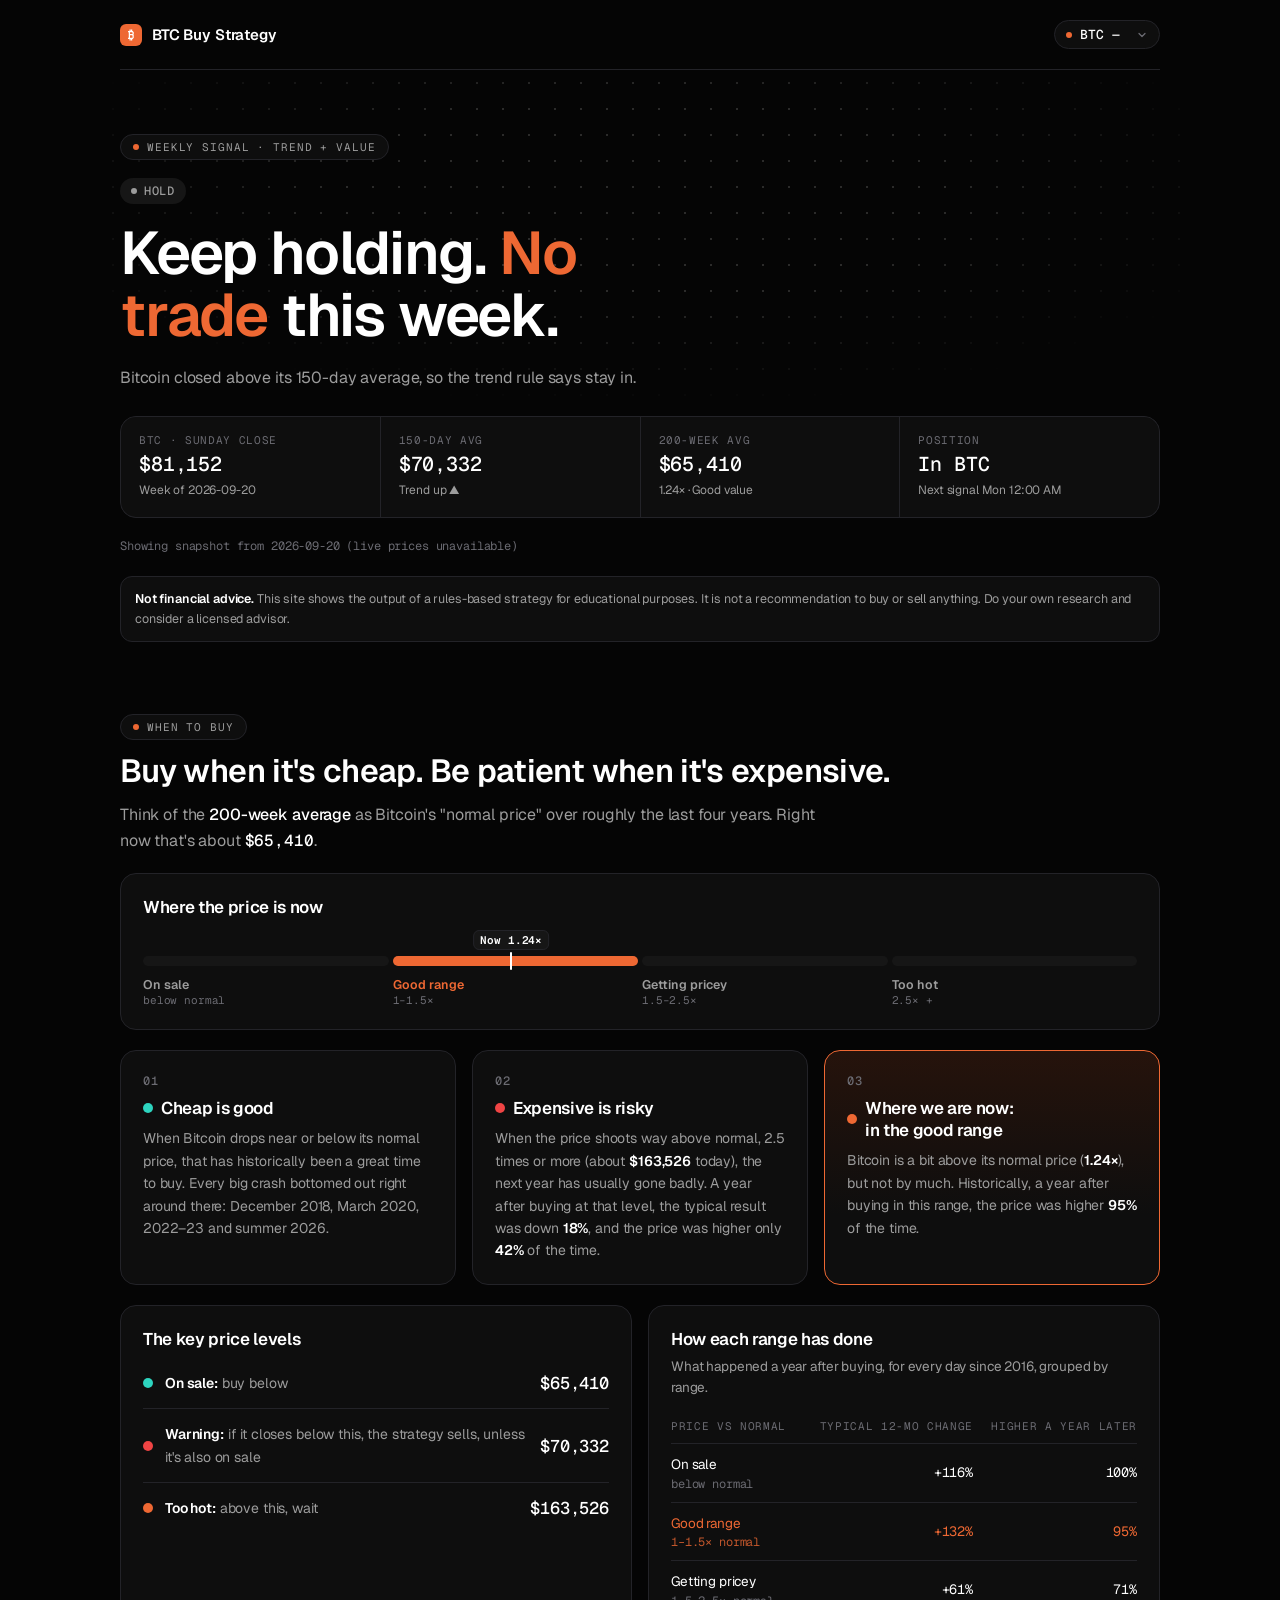
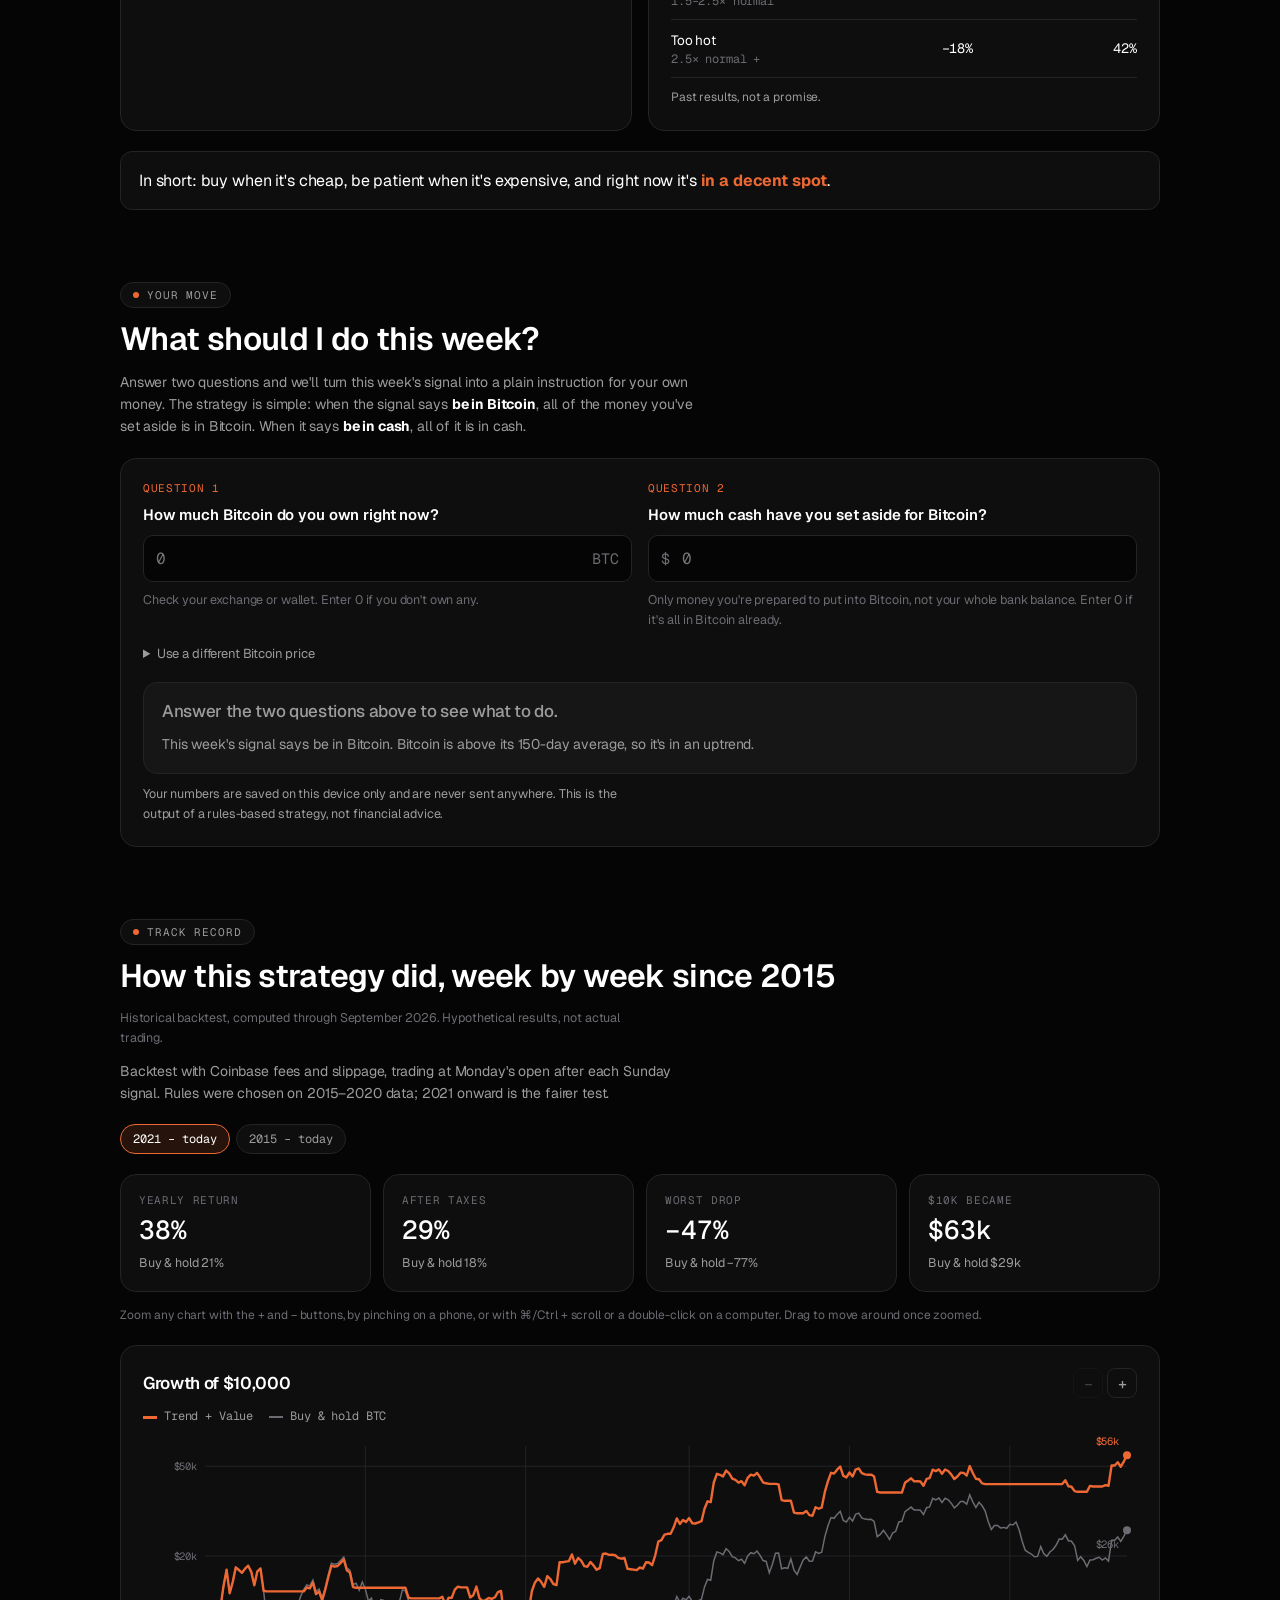
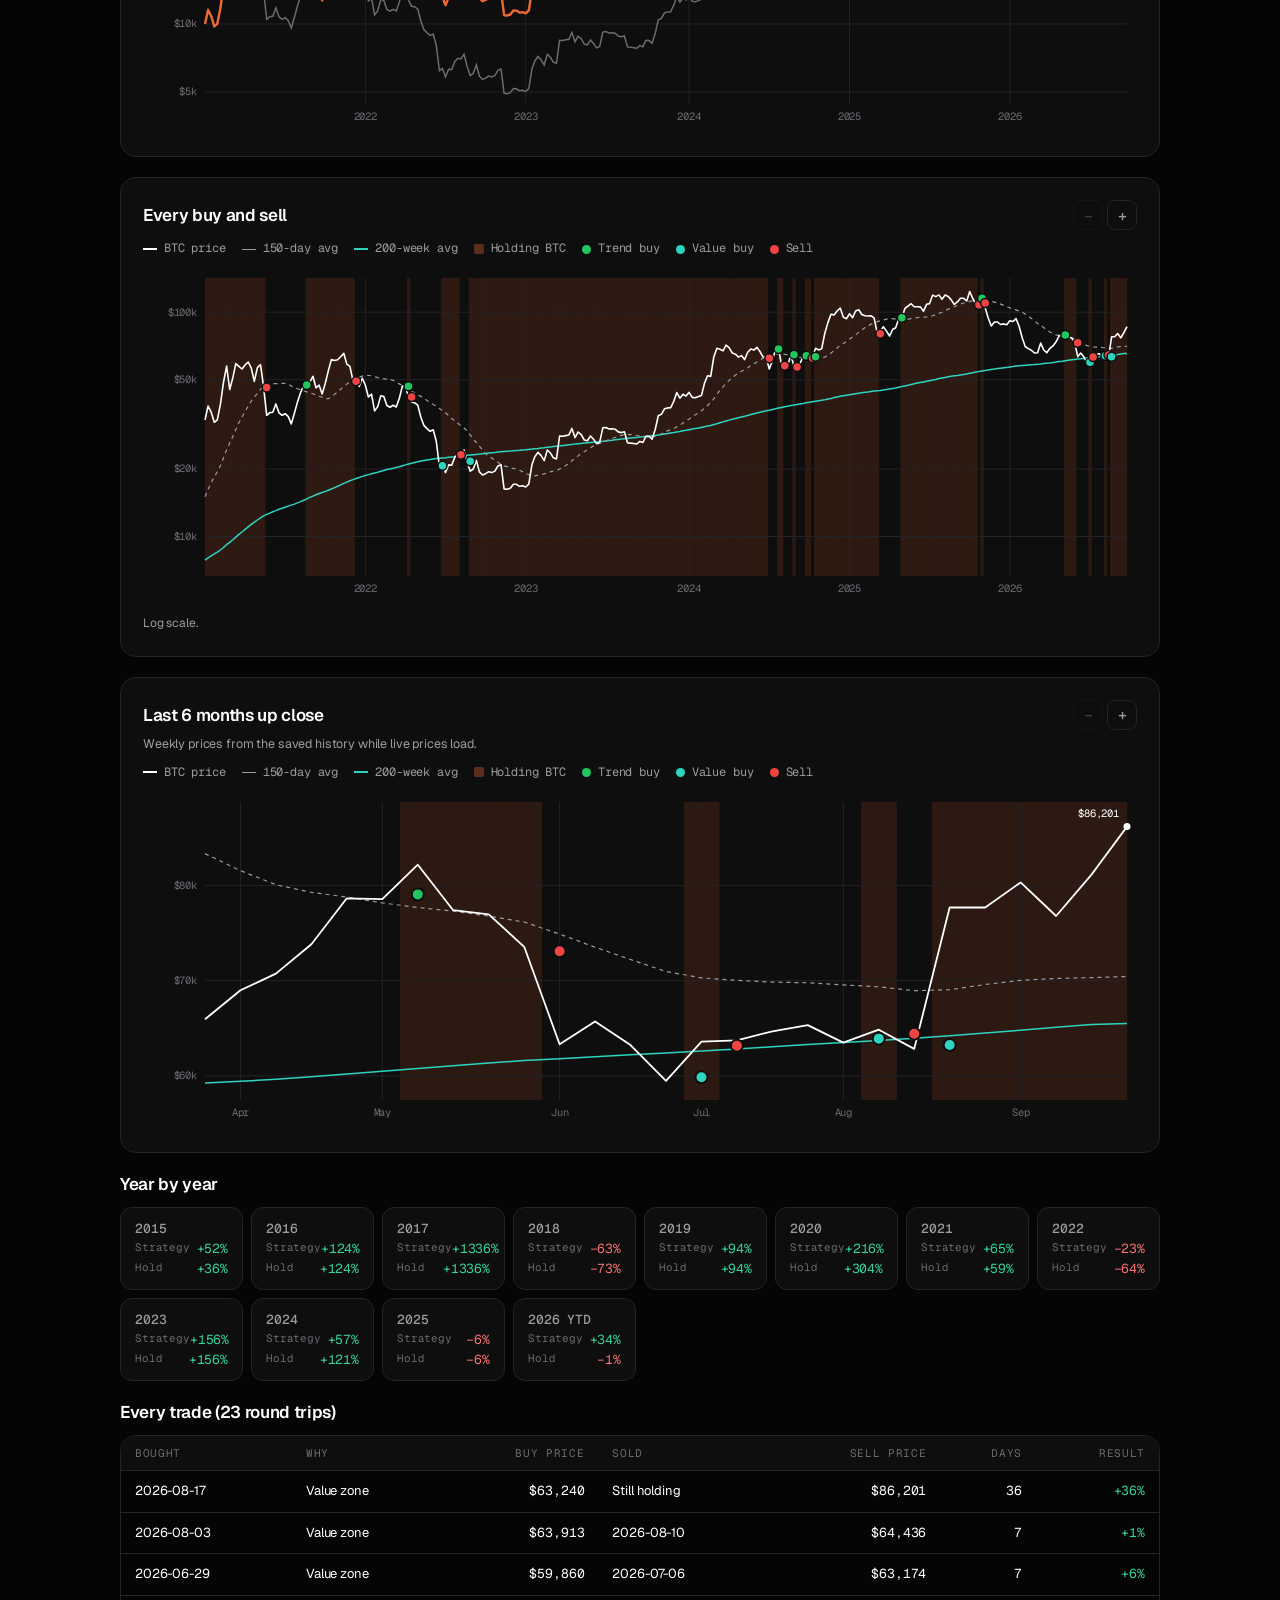
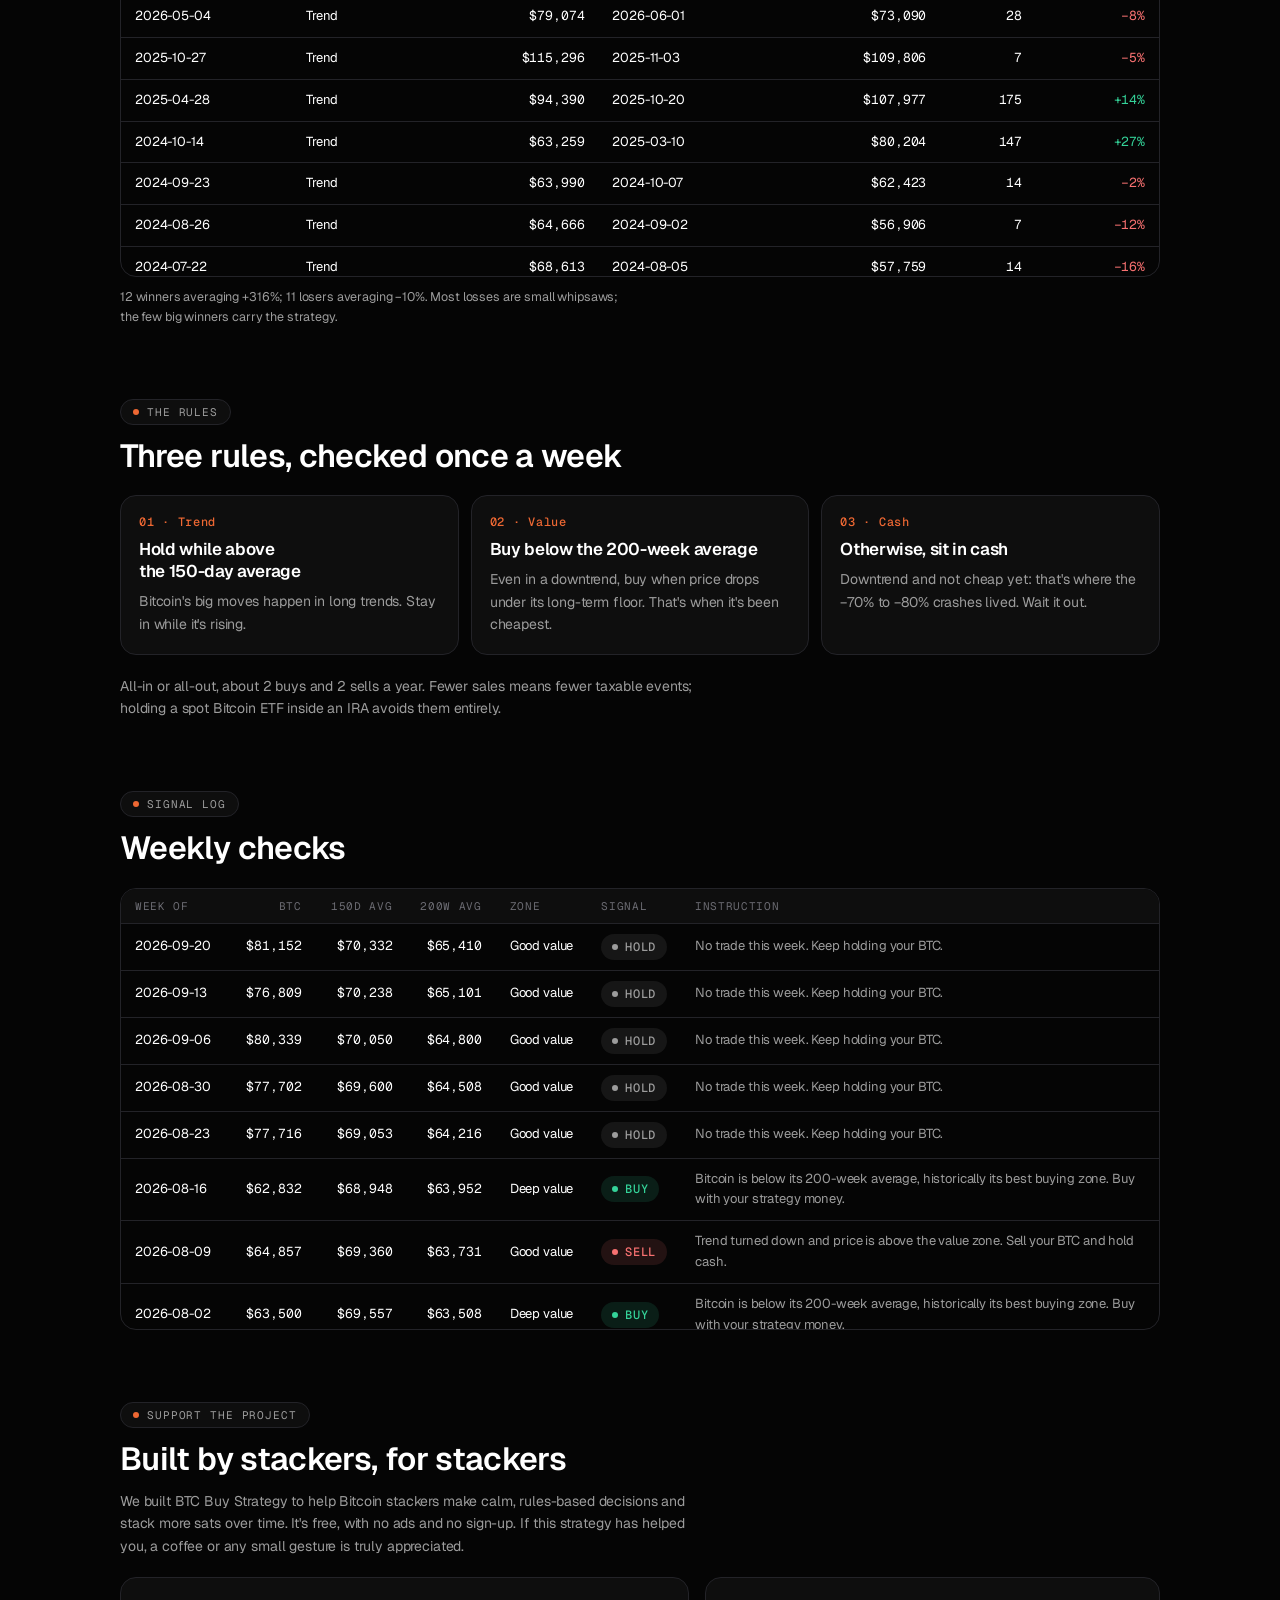
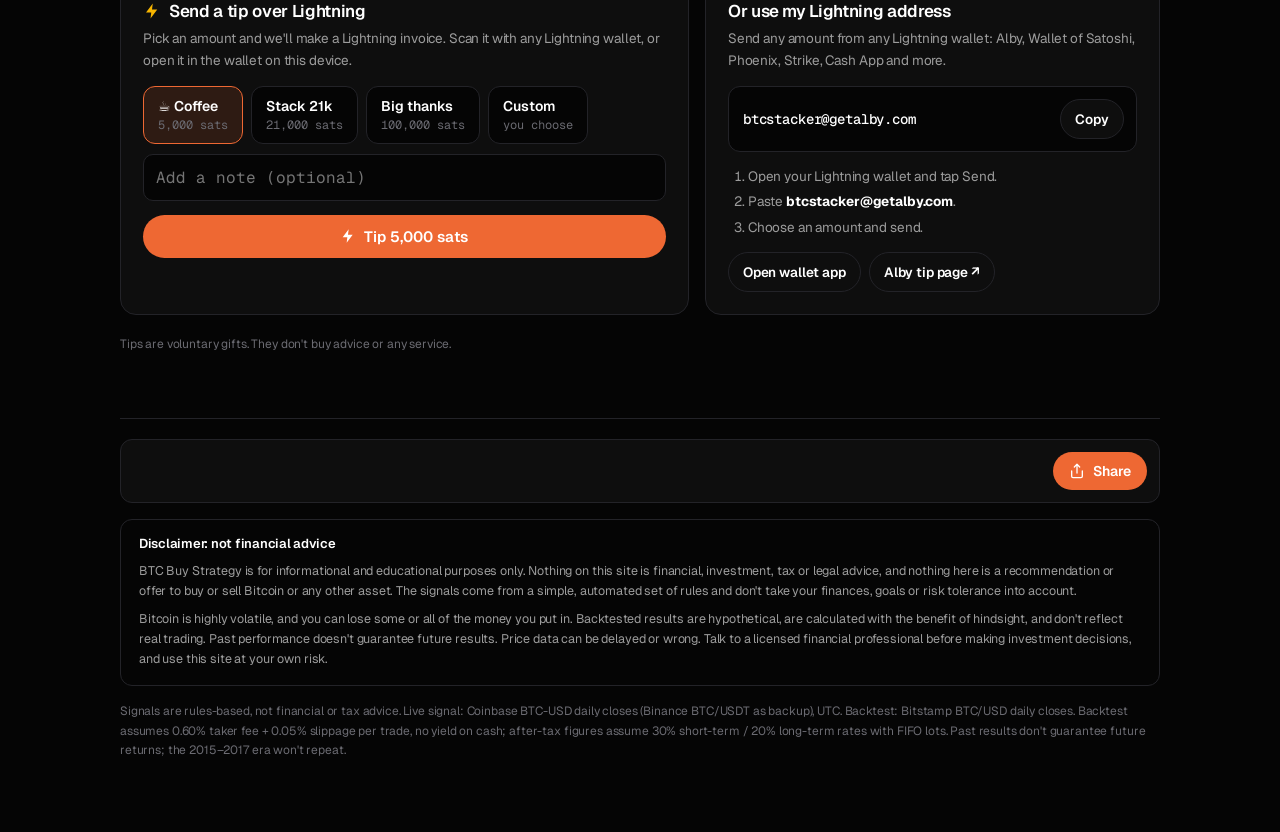
==== commit 87275398: "Rewrite 'When to buy' in plain language: normal price, three ideas, key levels, live 'where we are n" ====
--- a/index.html
+++ b/index.html
@@ -102,10 +102,35 @@
 .pill::before{content:"";width:6px;height:6px;border-radius:50%;background:currentColor}
 .p-BUY{color:var(--ok);background:var(--ok-bg)} .p-SELL{color:var(--bad);background:var(--bad-bg)} .p-HOLD{color:var(--ink2);background:var(--raised)}
 /* zone meter */
-.zone-bar{display:grid;grid-template-columns:1fr 1fr 2fr 1.5fr;gap:4px;margin-top:6px}
+.zone-bar{display:grid;grid-template-columns:repeat(4,1fr);gap:4px;margin-top:6px}
 .zone-bar div{height:10px;border-radius:5px;background:var(--raised)}
 .zone-bar div.on{background:var(--accent)}
-.zone-labels{display:grid;grid-template-columns:1fr 1fr 2fr 1.5fr;gap:4px;font:11px var(--mono);color:var(--ink3)}
+.zone-labels{display:grid;grid-template-columns:repeat(4,1fr);gap:4px;font:11px var(--mono);color:var(--ink3)}
+.zone-labels span b{display:block;font:600 12.5px var(--sans);color:var(--ink2);letter-spacing:0}
+.zone-labels span.on b{color:var(--accent)}
+.ztable td small{display:block;font:12px var(--mono);color:var(--ink3)}
+.ztable tr.cur td small{color:var(--accent);opacity:.8}
+.zone-now{position:absolute;top:-26px;transform:translateX(-50%);font:600 11px var(--mono);color:var(--ink);background:var(--raised);border:1px solid var(--border);border-radius:6px;padding:2px 6px;white-space:nowrap}
+.normal{font-size:16px;color:var(--ink2);max-width:64ch}
+.normal b{color:var(--ink);font-family:var(--mono);font-weight:500}
+.ideas{display:grid;grid-template-columns:repeat(3,minmax(0,1fr));gap:16px}
+@media (max-width:820px){.ideas{grid-template-columns:1fr}}
+.idea{display:flex;flex-direction:column;gap:8px}
+.idea .n{font:500 12px var(--mono);letter-spacing:.06em;color:var(--ink3)}
+.idea h3{display:flex;align-items:center;gap:8px}
+.idea h3 i{width:10px;height:10px;border-radius:50%;flex-shrink:0}
+.idea p{font-size:14px;max-width:none}
+.idea p b{color:var(--ink);font-weight:600}
+.idea.now{border-color:var(--accent);background:linear-gradient(180deg,var(--accent-dim),var(--surface) 70%)}
+.keys{display:flex;flex-direction:column;gap:0}
+.key{display:grid;grid-template-columns:auto 1fr auto;align-items:center;gap:12px;padding:14px 0;border-bottom:1px solid var(--border)}
+.key:last-child{border-bottom:0}
+.key i{width:10px;height:10px;border-radius:50%}
+.key span{color:var(--ink2);font-size:14px} .key span b{color:var(--ink);font-weight:600}
+.key strong{font:500 17px var(--mono);font-variant-numeric:tabular-nums;color:var(--ink);white-space:nowrap}
+.inshort{font-size:16px;color:var(--ink);max-width:none;padding:16px 18px;border-radius:12px;border:1px solid var(--border);background:var(--surface)}
+.inshort b{color:var(--accent)}
+details.nums summary{cursor:pointer;color:var(--ink2);font-size:14px;width:fit-content}
 .zone-wrap{position:relative}
 .zone-marker{position:absolute;top:-4px;width:2px;height:18px;background:var(--ink);border-radius:1px}
 .two{display:grid;grid-template-columns:repeat(auto-fit,minmax(300px,1fr));gap:16px}
@@ -328,30 +353,46 @@
 <section id="when">
   <div class="head">
     <span class="eyebrow"><span class="dot"></span>When to buy</span>
-    <h2>Buy when Bitcoin is cheap against its 200-week average</h2>
-    <p>Bitcoin's major lows have landed at or just under its 200-week average: December 2018 (right on it), March 2020, 2022–23 and summer 2026. The further price stretches above it, the worse the next year has tended to be.</p>
-  </div>
+    <h2>Buy when it's cheap. Be patient when it's expensive.</h2>
+    <p class="normal">Think of the <b style="font-family:var(--sans)">200-week average</b> as Bitcoin's "normal price" over roughly the last four years. Right now that's about <b id="n-ma">—</b>.</p>
+  </div>
+
+  <div class="card">
+    <h3>Where the price is now</h3>
+    <div class="zone-wrap" style="margin-top:38px"><div class="zone-bar" id="zbar"><div></div><div></div><div></div><div></div></div><div class="zone-marker" id="zmark" style="left:0"></div><span class="zone-now" id="znow" style="left:0">Now</span></div>
+    <div class="zone-labels" id="zlabels" style="margin-top:10px"><span><b>On sale</b>below normal</span><span><b>Good range</b>1–1.5×</span><span><b>Getting pricey</b>1.5–2.5×</span><span><b>Too hot</b>2.5× +</span></div>
+  </div>
+
+  <div class="ideas">
+    <div class="card idea" id="idea1"><span class="n">01</span><h3><i style="background:var(--buy-value)"></i>Cheap is good</h3>
+      <p>When Bitcoin drops near or below its normal price, that has historically been a great time to buy. Every big crash bottomed out right around there: December 2018, March 2020, 2022–23 and summer 2026.</p></div>
+    <div class="card idea" id="idea2"><span class="n">02</span><h3><i style="background:var(--sell)"></i>Expensive is risky</h3>
+      <p>When the price shoots way above normal, 2.5 times or more (about <b id="n-hot">—</b> today), the next year has usually gone badly. A year after buying at that level, the typical result was down <b id="n-hot-med">—</b>, and the price was higher only <b id="n-hot-pos">—</b> of the time.</p></div>
+    <div class="card idea" id="idea3"><span class="n">03</span><h3><i style="background:var(--accent)"></i><span id="n-now-title">Where we are now</span></h3>
+      <p id="n-now-text">Loading today's numbers…</p></div>
+  </div>
+
   <div class="two">
     <div class="card">
-      <h3>Where price sits now</h3>
-      <div class="zone-wrap" style="margin-top:18px"><div class="zone-bar" id="zbar"><div></div><div></div><div></div><div></div></div><div class="zone-marker" id="zmark" style="left:0"></div></div>
-      <div class="zone-labels" style="margin-top:8px"><span>&lt;1×</span><span>1–1.5×</span><span>1.5–2.5×</span><span>&gt;2.5×</span></div>
-      <table class="ztable" style="margin-top:18px">
-        <thead><tr><th>Price vs 200-wk avg</th><th>Median next 12 mo</th><th>Up after 12 mo</th></tr></thead>
+      <h3>The key price levels</h3>
+      <div class="keys" style="margin-top:8px">
+        <div class="key"><i style="background:var(--buy-value)"></i><span><b>On sale:</b> buy below</span><strong id="l-value">—</strong></div>
+        <div class="key"><i style="background:var(--sell)"></i><span><b>Warning:</b> if it closes below this, the strategy sells, unless it's also on sale</span><strong id="l-trend">—</strong></div>
+        <div class="key"><i style="background:var(--accent)"></i><span><b>Too hot:</b> above this, wait</span><strong id="l-hot">—</strong></div>
+      </div>
+    </div>
+    <div class="card">
+      <h3>How each range has done</h3>
+      <p style="font-size:13.5px;margin-top:6px">What happened a year after buying, for every day since 2016, grouped by range.</p>
+      <table class="ztable" style="margin-top:10px">
+        <thead><tr><th>Price vs normal</th><th>Typical 12-mo change</th><th>Higher a year later</th></tr></thead>
         <tbody id="ztbody"></tbody>
       </table>
-      <p style="font-size:12px;margin-top:10px">Every day since 2016, grouped by zone. Past zones, not a promise.</p>
+      <p style="font-size:12px;margin-top:10px">Past results, not a promise.</p>
     </div>
-    <div class="card">
-      <h3>Price levels to watch</h3>
-      <div class="levels" style="margin-top:16px">
-        <div class="lv"><span>Value zone: buy below</span><b id="l-value">—</b></div>
-        <div class="lv"><span>Trend line: sell if it closes below this (unless in the value zone)</span><b id="l-trend">—</b></div>
-        <div class="lv"><span>Stretched: 2.5× the 200-week avg</span><b id="l-hot">—</b></div>
-      </div>
-      <p style="margin-top:16px;font-size:13px">Adding new money? Put it in when the signal says hold or buy, and when price is in the lower two zones. Above 2.5×, historically, patience has paid.</p>
-    </div>
-  </div>
+  </div>
+
+  <p class="inshort" id="n-short">In short: buy when it's cheap, be patient when it's expensive.</p>
 </section>
 
 <section id="calc-sec">
@@ -556,16 +597,32 @@
   $("updated").textContent="Updated "+(r.checked_at?new Date(r.checked_at).toLocaleDateString(undefined,{month:"short",day:"numeric"}):r.date);
   renderZone(r.ratio, r.ma200w, r.sma150); calc();
 }
+const ZNAMES=["On sale","Good range","Getting pricey","Too hot"];
 function renderZone(ratio, ma, sma){
-  const idx=ZONES.findIndex(z=>ratio<z[1]);
+  const idx=ZONES.findIndex(z=>ratio<z[1]), Z=H.zones, pctUp=i=>Math.round(Z[i].pos*100)+"%";
   [...$("zbar").children].forEach((d,i)=>d.classList.toggle("on",i===idx));
-  const w=[1,1,2,1.5], tot=5.5, starts=[0,1,2,4], lo=[0.5,1,1.5,2.5], hi=[1,1.5,2.5,4];
-  const f=Math.max(0,Math.min(1,(ratio-lo[idx])/(hi[idx]-lo[idx])));
-  $("zmark").style.left=`calc(${(starts[idx]+f*w[idx])/tot*100}% - 1px)`;
+  [...$("zlabels").children].forEach((d,i)=>d.classList.toggle("on",i===idx));
+  const w=[1,1,1,1], tot=4, starts=[0,1,2,3], lo=[0.5,1,1.5,2.5], hi=[1,1.5,2.5,4];
+  const f=Math.max(0,Math.min(1,(ratio-lo[idx])/(hi[idx]-lo[idx]))), at=(starts[idx]+f*w[idx])/tot*100;
+  $("zmark").style.left=`calc(${at}% - 1px)`; $("znow").style.left=`clamp(24px, ${at}%, calc(100% - 24px))`;
+  $("znow").textContent="Now "+ratio.toFixed(2)+"×";
   const tb=$("ztbody"); tb.textContent="";
-  H.zones.forEach((z,i)=>{const tr=document.createElement("tr"); if(i===idx) tr.className="cur";
-    [z.z.replace("0–1.5× 200-week avg","1–1.5×").replace("Below 200-week avg","Below 1×"),pct(z.med,true),Math.round(z.pos*100)+"%"].forEach((v,j)=>{const td=document.createElement("td");td.textContent=v;if(j)td.className="num";tr.appendChild(td);}); tb.appendChild(tr);});
+  Z.forEach((z,i)=>{const tr=document.createElement("tr"); if(i===idx) tr.className="cur";
+    [ZNAMES[i],pct(z.med,true),pctUp(i)].forEach((v,j)=>{const td=document.createElement("td");td.textContent=v;if(j)td.className="num";
+      else{const sm=document.createElement("small");sm.textContent=["below normal","1–1.5× normal","1.5–2.5× normal","2.5× normal +"][i];td.appendChild(sm);} tr.appendChild(td);}); tb.appendChild(tr);});
   $("l-value").textContent=usd(ma); $("l-trend").textContent=usd(sma); $("l-hot").textContent=usd(ma*2.5);
+  $("n-ma").textContent=usd(ma); $("n-hot").textContent=usd(ma*2.5);
+  $("n-hot-med").textContent=Math.abs(Math.round(Z[3].med*100))+"%"; $("n-hot-pos").textContent=pctUp(3);
+  const x=ratio.toFixed(2)+"×", bits=[
+    ["On sale","Bitcoin is <b>below</b> its normal price ("+x+"). Historically this has been the best time to buy: a year later the price was higher <b>"+pctUp(0)+"</b> of the time."],
+    ["In the good range","Bitcoin is a bit above its normal price (<b>"+x+"</b>), but not by much. Historically, a year after buying in this range, the price was higher <b>"+pctUp(1)+"</b> of the time."],
+    ["Getting pricey","Bitcoin is well above its normal price (<b>"+x+"</b>). Buying here has still worked out <b>"+pctUp(2)+"</b> of the time a year later, but with smaller gains and bigger drops."],
+    ["Too hot","Bitcoin is <b>"+x+"</b> its normal price. Historically this is where patience paid: a year later the price was higher only <b>"+pctUp(3)+"</b> of the time."]][idx];
+  $("n-now-title").textContent="Where we are now: "+bits[0].toLowerCase();
+  const nt=$("n-now-text"); nt.textContent=""; bits[1].split(/(<b>.*?<\/b>)/).forEach(t=>{ if(t.startsWith("<b>")){const e=document.createElement("b");e.textContent=t.slice(3,-4);nt.appendChild(e)} else if(t) nt.append(t) });
+  ["idea1","idea2","idea3"].forEach(id=>$(id).classList.remove("now")); $(idx===3?"idea2":idx===0?"idea1":"idea3").classList.add("now");
+  const spot=["on sale","in a decent spot","getting pricey","too hot"][idx], sh=$("n-short"); sh.textContent="In short: buy when it's cheap, be patient when it's expensive, and right now it's ";
+  const e=document.createElement("b"); e.textContent=spot; sh.append(e,".");
 }
 
 /* ---------- calculator ---------- */
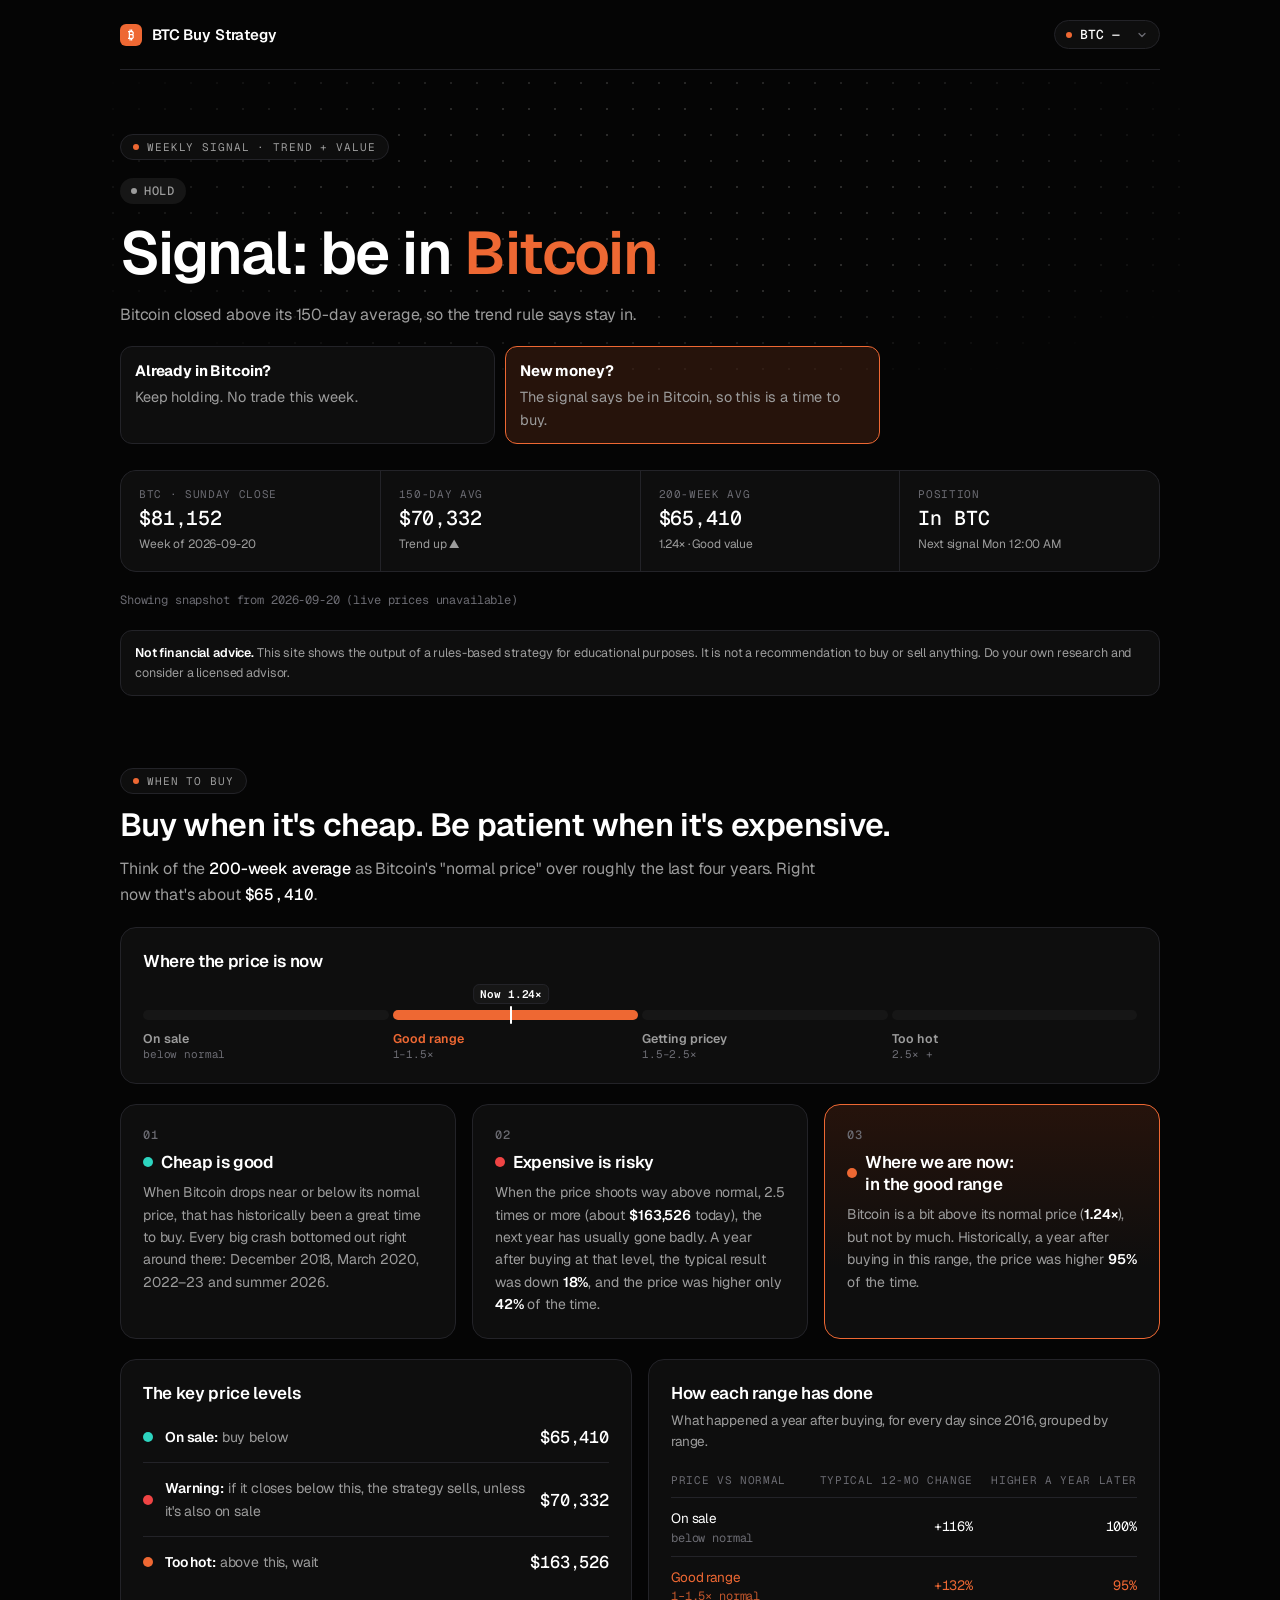
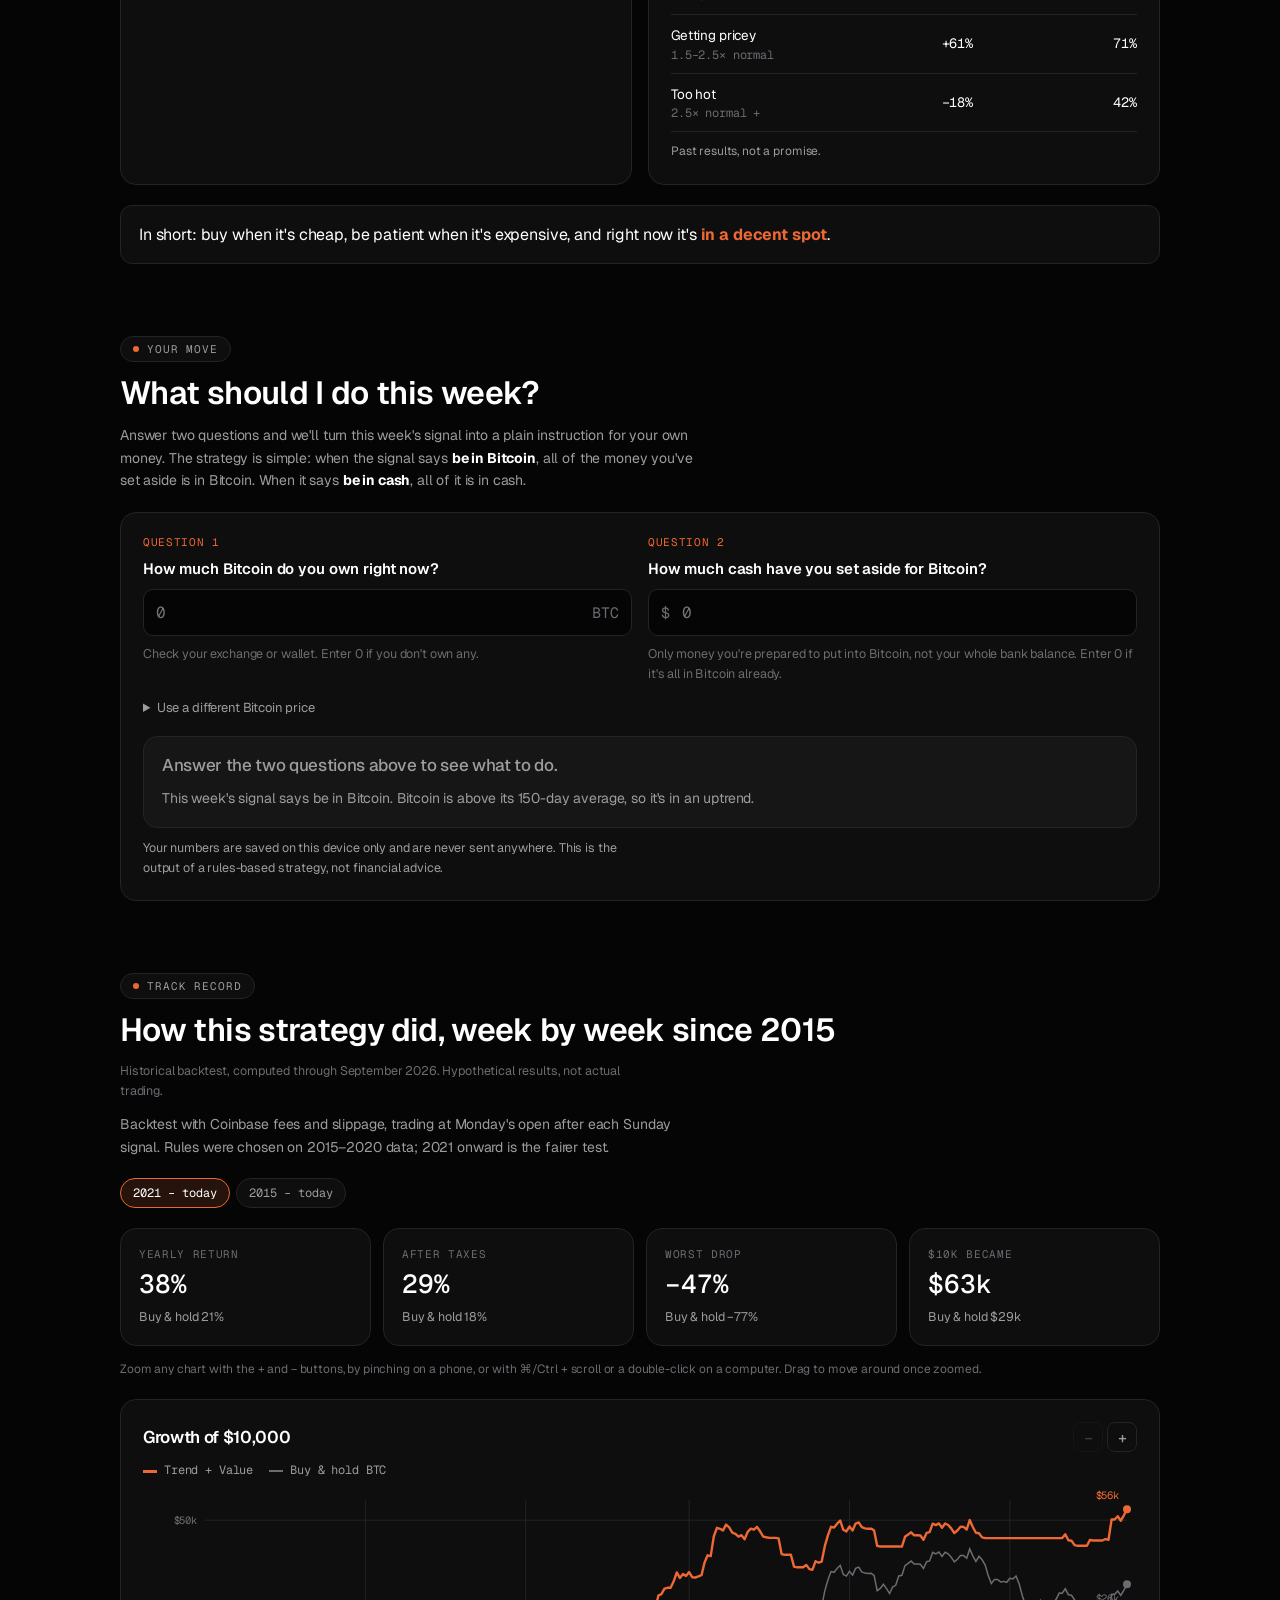
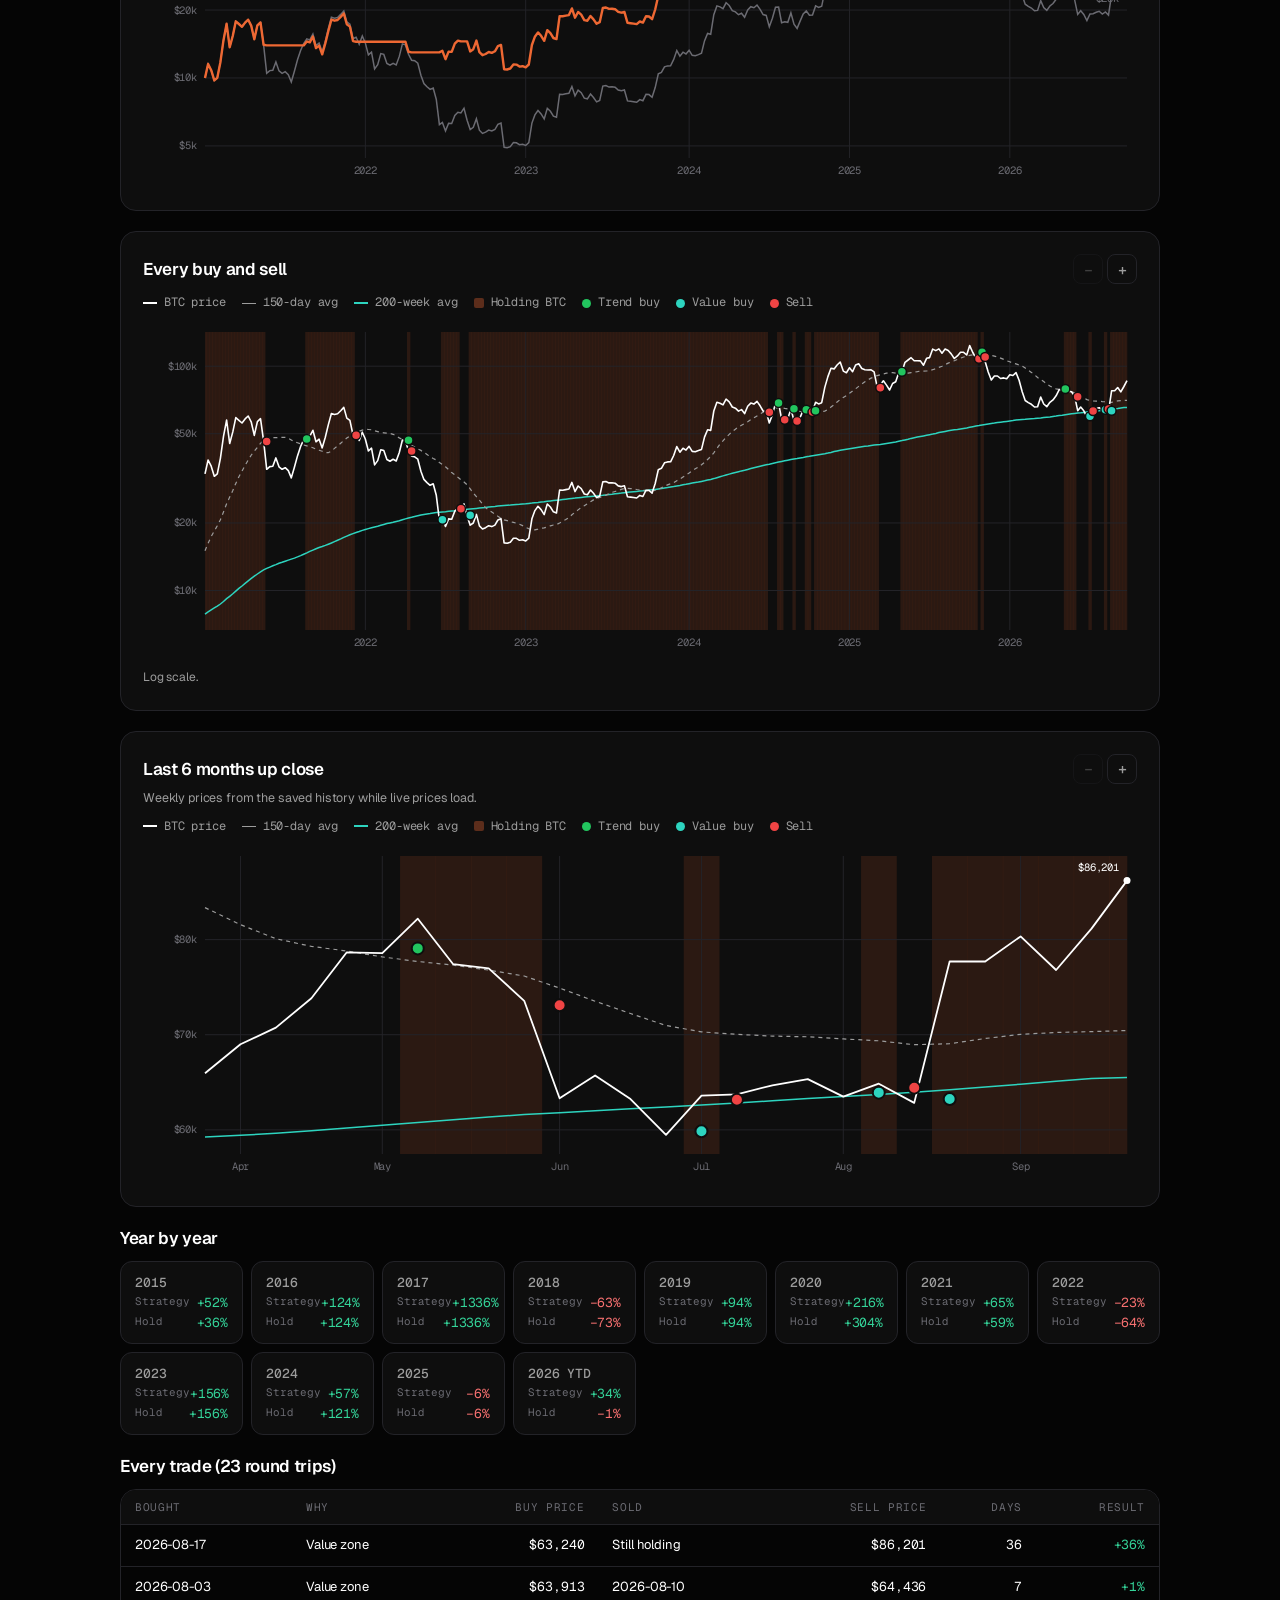
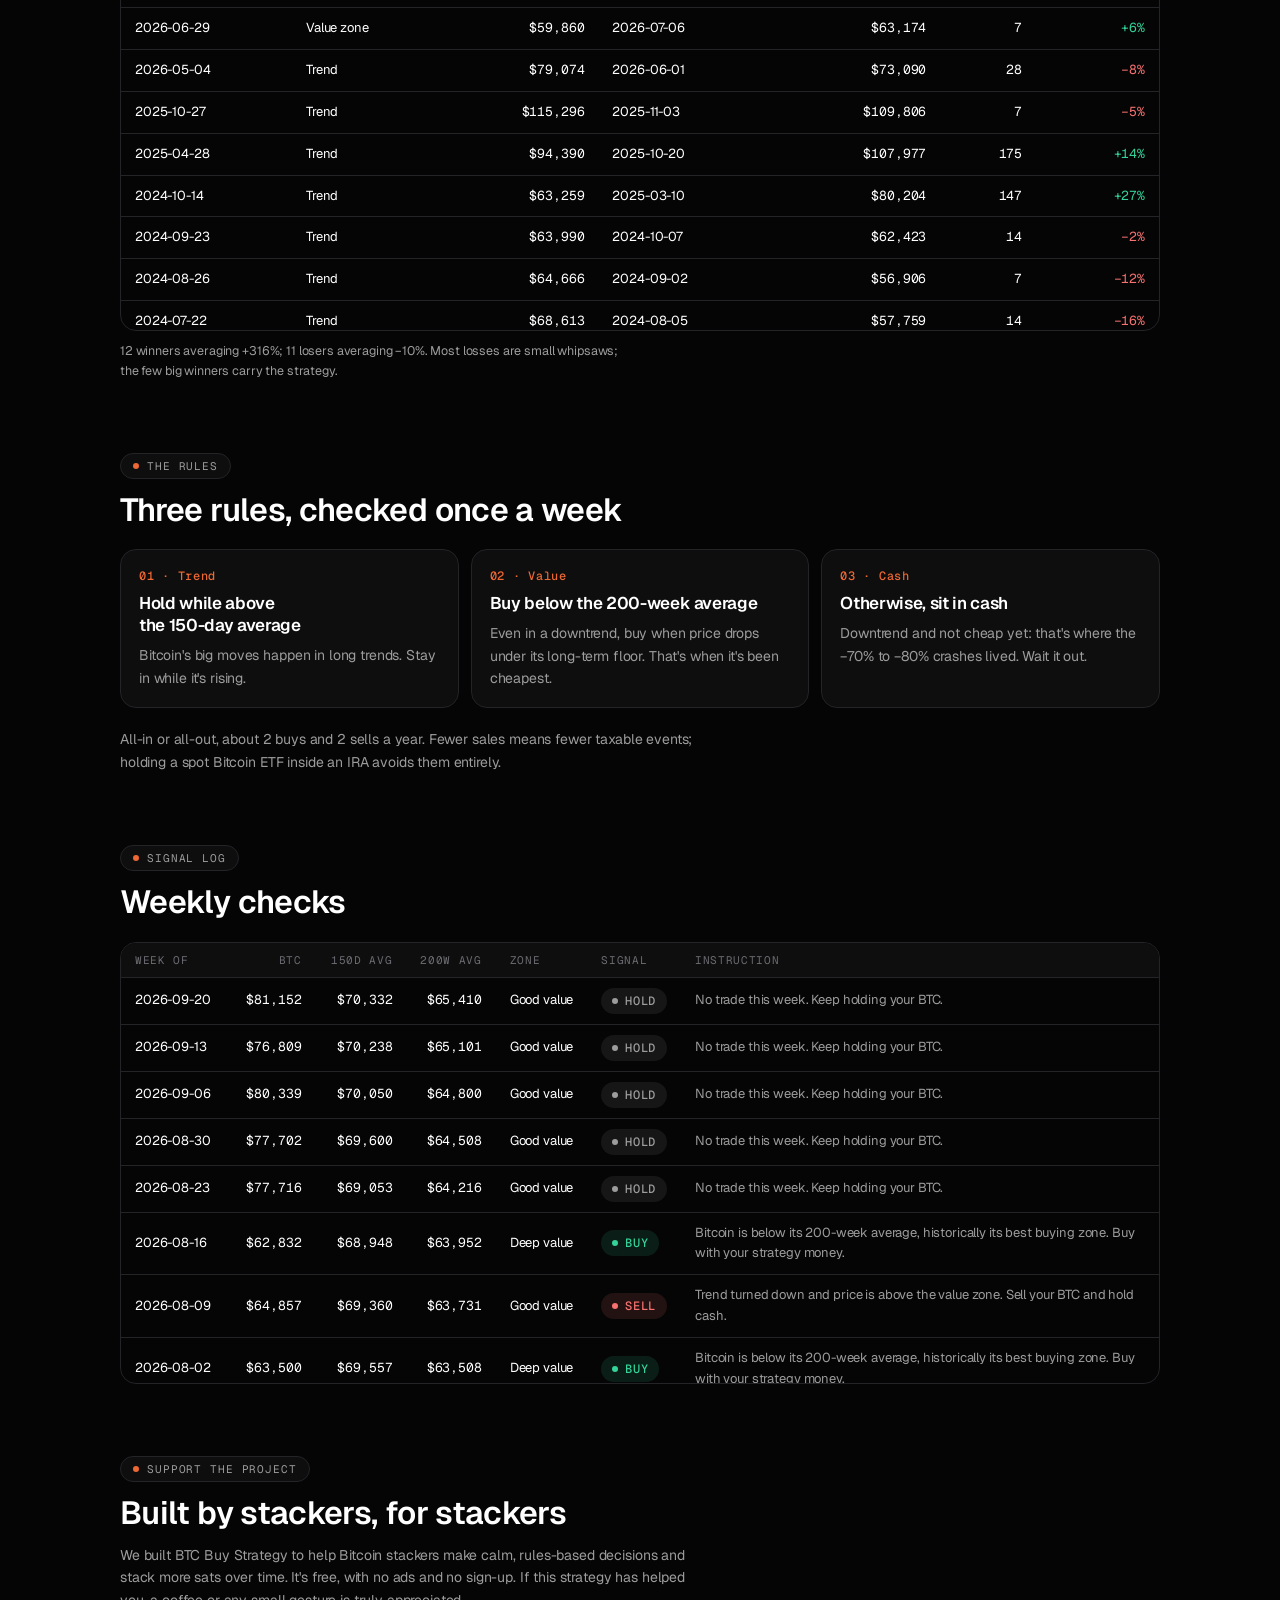
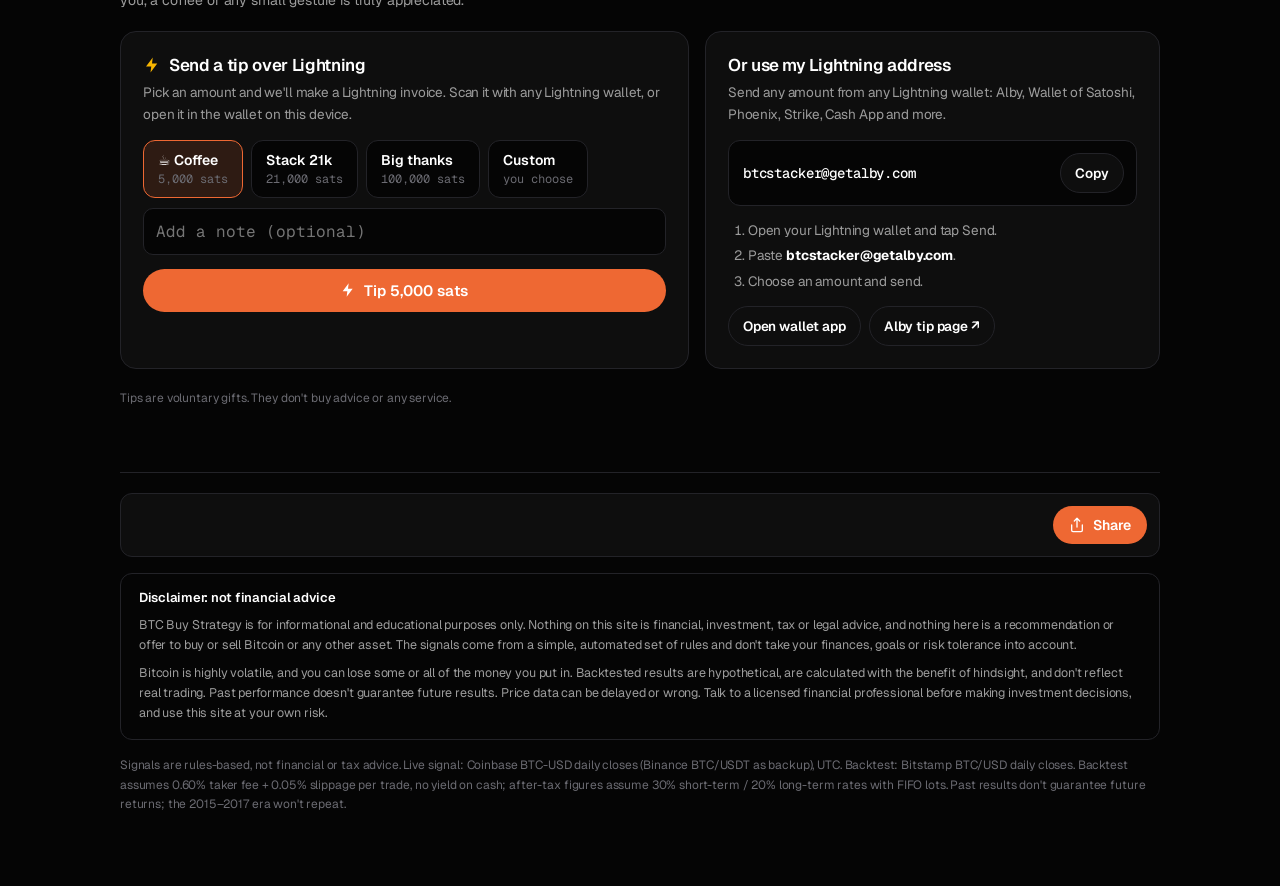
==== commit 3d1e0e46: "Hero leads with the position ('Signal: be in Bitcoin'); explain hold vs. buy for new money Co-Author" ====
--- a/index.html
+++ b/index.html
@@ -92,12 +92,20 @@
 .hero h1{font-size:clamp(34px,6vw,60px);line-height:1.04;font-weight:600;max-width:16ch}
 .hero h1 em{font-style:normal;color:var(--accent)}
 .hero .lede{font-size:16px;max-width:58ch}
+.who{display:grid;grid-template-columns:repeat(2,minmax(0,1fr));gap:10px;max-width:760px}
+@media (max-width:640px){.who{grid-template-columns:1fr}}
+.who>div{padding:12px 14px;border:1px solid var(--border);border-radius:12px;background:var(--surface);font-size:14.5px;color:var(--ink2)}
+.who b{display:block;color:var(--ink);font-size:15px;margin-bottom:2px}
+.who>div.act{border-color:var(--accent);background:var(--accent-dim)}
 .stats{display:grid;grid-template-columns:repeat(4,minmax(0,1fr));gap:1px;background:var(--border);border:1px solid var(--border);border-radius:var(--r);overflow:hidden;margin-top:8px}
 .stats>div{background:var(--surface);padding:16px 18px;display:flex;flex-direction:column;gap:4px}
 .stats span{font:11px var(--mono);letter-spacing:.06em;text-transform:uppercase;color:var(--ink3)}
 .stats b{font:500 20px var(--mono);font-variant-numeric:tabular-nums}
 .stats small{font-size:12px;color:var(--ink2)}
 @media (max-width:720px){.stats{grid-template-columns:repeat(2,minmax(0,1fr))}}
+#coinrain{position:fixed;inset:0;width:100vw;height:100vh;pointer-events:none;z-index:9999;transition:opacity .8s ease}
+.p-BUY.party{cursor:pointer;box-shadow:0 0 0 0 rgba(52,211,153,.5);animation:buyglow 1.6s ease-in-out 3}
+@keyframes buyglow{50%{box-shadow:0 0 0 8px rgba(52,211,153,0)}}
 .pill{display:inline-flex;align-items:center;gap:7px;font:500 12px var(--mono);letter-spacing:.06em;padding:5px 11px;border-radius:999px;text-transform:uppercase;width:fit-content}
 .pill::before{content:"";width:6px;height:6px;border-radius:50%;background:currentColor}
 .p-BUY{color:var(--ok);background:var(--ok-bg)} .p-SELL{color:var(--bad);background:var(--bad-bg)} .p-HOLD{color:var(--ink2);background:var(--raised)}
@@ -339,7 +347,8 @@
   <span class="eyebrow"><span class="dot"></span>Weekly signal · Trend + Value</span>
   <span class="pill p-HOLD" id="pill">Hold</span>
   <h1 id="headline">Waiting for this week's signal</h1>
-  <p class="lede" id="note">Updated automatically from live Bitcoin prices. The signal changes only on Sunday's daily close (8 PM ET).</p>
+  <p class="lede" id="note">Updated automatically from live Bitcoin prices. The signal only changes after Sunday's daily close.</p>
+  <div class="who" id="who" hidden></div>
   <div class="stats">
     <div><span>BTC · Sunday close</span><b id="s-price">—</b><small id="s-date">&nbsp;</small></div>
     <div><span>150-day avg</span><b id="s-sma">—</b><small id="s-trend">&nbsp;</small></div>
@@ -581,7 +590,7 @@
   return t.toLocaleString(undefined,{weekday:"short",hour:"numeric",minute:"2-digit"}); }
 
 /* ---------- live hero ---------- */
-const HEAD = {BUY:{value:"Buy Bitcoin: it's in the <em>value zone</em>",trend:"Buy Bitcoin: the <em>trend turned up</em>"},SELL:"Sell Bitcoin: <em>move to cash</em>",HOLD1:"Keep holding. <em>No trade</em> this week.",HOLD0:"Stay in cash. <em>No trade</em> this week."};
+const HEAD = {BUY:{value:"Buy Bitcoin: it's in the <em>value zone</em>",trend:"Buy Bitcoin: the <em>trend turned up</em>"},SELL:"Sell Bitcoin: <em>move to cash</em>",HOLD1:"Signal: be in <em>Bitcoin</em>",HOLD0:"Signal: stay in <em>cash</em>"};
 function setHeadline(html){ const h=$("headline"); h.textContent=""; html.split(/(<em>.*?<\/em>)/).forEach(part=>{ if(part.startsWith("<em>")){const e=document.createElement("em");e.textContent=part.slice(4,-5);h.appendChild(e);} else h.append(part); }); }
 function renderHero(r){
   latest=r;
@@ -590,6 +599,12 @@
   $("note").textContent = r.action!=="HOLD" ? r.note
     : r.hold ? (r.trend==="UP" ? "Bitcoin closed above its 150-day average, so the trend rule says stay in." : "Bitcoin is below its 200-week average, the value zone, so stay in.")
     : "Bitcoin is in a downtrend but not yet in the value zone. Cash is the safer seat.";
+  const who=$("who"); who.textContent=""; who.hidden=r.action!=="HOLD";
+  if(r.action==="HOLD"){                 // same signal, two starting points: already positioned vs. not yet
+    const rows=r.hold?[["Already in Bitcoin?","Keep holding. No trade this week.",0],["New money?","The signal says be in Bitcoin, so this is a time to buy.",1]]
+                     :[["Already in cash?","Stay put. No trade this week.",0],["Still holding Bitcoin?","The signal says be in cash, so the strategy would sell.",1]];
+    rows.forEach(([h,t,act])=>{const d=document.createElement("div");if(act)d.className="act";const b=document.createElement("b");b.textContent=h;d.append(b,t);who.appendChild(d)});
+  }
   $("s-price").textContent=usd(r.price); $("s-date").textContent="Week of "+r.date;
   $("s-sma").textContent=usd(r.sma150); $("s-trend").textContent=r.trend==="UP"?"Trend up ▲":"Trend down ▼"; $("s-trend").className=r.trend==="UP"?"up":"down";
   $("s-ma").textContent=usd(r.ma200w); $("s-ratio").textContent=r.ratio.toFixed(2)+"× · "+r.zone;
@@ -650,11 +665,13 @@
     pill("BUY","Buy");
     add("div","big",`Buy <em>${usd(cash)}</em> of Bitcoin`);
     add("p","",`${signal} ${why} You have ${usd(cash)} in cash waiting, so the strategy moves it into Bitcoin (about ${btcFmt(cash/price)} BTC).`);
+    if(latest.action==="HOLD") add("p","muted","The signal says “hold” for people who are already in. Your cash isn't in yet, so buying gets you to the same position.");
     const ol=document.createElement("ol");["Open your exchange (for example Coinbase) and choose Buy Bitcoin.",`Enter ${usd(cash)} as the amount.`,"A limit order at the current price usually has lower fees than a market order.","Then leave it until the next signal."].forEach(t=>{const li=document.createElement("li");li.textContent=t;ol.appendChild(li)});out.appendChild(ol);
   } else if(!inBtc && btc>0){
     pill("SELL","Sell");
     add("div","big",`Sell <em>${btcFmt(btc)} BTC</em> (about ${usd(btc*price)})`);
     add("p","",`${signal} ${why} The strategy moves everything to cash and waits for a better moment to buy back in.`);
+    if(latest.action==="HOLD") add("p","muted","The signal says “hold” for people who are already in cash. You still hold Bitcoin, so selling gets you to the same position.");
     const ol=document.createElement("ol");["Open your exchange and choose Sell Bitcoin.",`Sell all ${btcFmt(btc)} BTC.`,"Keep the cash on hand. Selling can create a taxable gain, so keep a record.","Then wait for the next buy signal."].forEach(t=>{const li=document.createElement("li");li.textContent=t;ol.appendChild(li)});out.appendChild(ol);
   } else {
     pill("HOLD","No trade");
@@ -974,6 +991,55 @@
 updateTicker(); setInterval(()=>{ if(!document.hidden) updateTicker(); },30000);
 document.addEventListener("visibilitychange",()=>{ if(!document.hidden) updateTicker(); });
 
+/* ---------- buy-week celebration: gold ₿ coins rain down ---------- */
+function coinSprite(px,back){            // one gold coin, drawn once and reused
+  const c=document.createElement("canvas"); c.width=c.height=px; const g=c.getContext("2d"), r=px/2;
+  const grad=g.createRadialGradient(r*.7,r*.6,r*.1,r,r,r);
+  grad.addColorStop(0,back?"#f3cf63":"#fff4b8"); grad.addColorStop(.45,back?"#d9a420":"#f7c948"); grad.addColorStop(.85,"#c18a0b"); grad.addColorStop(1,"#7a4f00");
+  g.fillStyle=grad; g.beginPath(); g.arc(r,r,r-1,0,7); g.fill();
+  g.strokeStyle="rgba(122,79,0,.55)"; g.lineWidth=px*.045; g.beginPath(); g.arc(r,r,r*.8,0,7); g.stroke();
+  if(back) return c;
+  // ₿ glyph, drawn as shapes so it looks the same on every device
+  const gl=document.createElement("canvas"); gl.width=gl.height=px; const q=gl.getContext("2d"), u=px*.64/80, st=10*u, bw=44*u, bh=60*u;
+  const x0=r-bw/2+2*u, y0=r-bh/2, mid=y0+bh*.47, rr=(x,y,w,h)=>{q.beginPath();q.roundRect(x,y,w,h,[0,h/2,h/2,0]);q.fill()};
+  q.fillStyle="#000"; rr(x0,y0,bw-4*u,mid+st/2-y0); rr(x0,mid-st/2,bw,y0+bh-mid+st/2);
+  q.globalCompositeOperation="destination-out"; rr(x0+st,y0+st,bw-4*u-2*st,mid-st/2-y0-st); rr(x0+st,mid+st/2,bw-2*st,y0+bh-st-mid-st/2);
+  q.globalCompositeOperation="source-over"; q.fillRect(x0-6*u,y0,6*u+st,st); q.fillRect(x0-6*u,y0+bh-st,6*u+st,st); q.fillRect(x0,y0,st,bh);
+  [x0+st+u,x0+st+15*u].forEach(tx=>{q.fillRect(tx,y0-10*u,6*u,10*u+1);q.fillRect(tx,y0+bh-1,6*u,10*u+1)});
+  const tint=(col,dx,dy)=>{const t=document.createElement("canvas");t.width=t.height=px;const k=t.getContext("2d");k.drawImage(gl,0,0);k.globalCompositeOperation="source-in";k.fillStyle=col;k.fillRect(0,0,px,px);g.drawImage(t,dx,dy)};
+  tint("rgba(255,248,200,.85)",px*.012,px*.012); tint("#8a5a00",0,0);   // engraved look: highlight + dark glyph
+  return c;
+}
+let raining=false;
+function rainCoins(){
+  if(raining || matchMedia("(prefers-reduced-motion: reduce)").matches) return; raining=true;
+  const cv=document.createElement("canvas"); cv.id="coinrain"; cv.setAttribute("aria-hidden","true"); document.body.appendChild(cv);
+  const ctx=cv.getContext("2d"), dpr=Math.min(2,devicePixelRatio||1); let W,H;
+  const size=()=>{W=innerWidth;H=innerHeight;cv.width=W*dpr;cv.height=H*dpr;ctx.setTransform(dpr,0,0,dpr,0,0)}; size(); addEventListener("resize",size);
+  const front=coinSprite(Math.round(96*dpr)), back=coinSprite(Math.round(96*dpr),true), R=Math.random;
+  const WAVES=6.5, n=Math.round(Math.min(520,Math.max(260,W/6*WAVES))), coins=Array.from({length:n},(_,i)=>({   // ~6 screens of coins ≈ 15s of rain
+    x:R()*W, y:-60-R()*H*WAVES, vy:1+R()*2, vx:(R()-.5)*1.2, s:26+R()*34, spin:R()*6.3, vs:.06+R()*.12, rot:(R()-.5)*.5, vr:(R()-.5)*.03, sway:R()*6.3 }));
+  const t0=performance.now(); let last=t0;
+  (function frame(now){
+    const t=now-t0, k=Math.min(3,(now-last)/16.67); last=now; ctx.clearRect(0,0,W,H); let alive=0;   // k: frames at 60fps, so speed is the same on 60Hz and 120Hz screens
+    for(const c of coins){
+      c.vy=Math.min(c.vy+.1*k,4.5+c.s*.06); c.y+=c.vy*k; c.sway+=.03*k; c.x+=(c.vx+Math.sin(c.sway)*.6)*k; c.spin+=c.vs*k; c.rot+=c.vr*k;
+      if(c.y>H+60) continue; alive++;
+      const sx=Math.cos(c.spin); ctx.save(); ctx.translate(c.x,c.y); ctx.rotate(c.rot); ctx.scale(Math.max(.06,Math.abs(sx)),1);
+      ctx.drawImage(sx>=0?front:back,-c.s/2,-c.s/2,c.s,c.s); ctx.restore();
+    }
+    if(alive && t<22000) return requestAnimationFrame(frame);
+    cv.style.opacity="0"; setTimeout(()=>{cv.remove();removeEventListener("resize",size);raining=false},800);
+  })(t0);
+}
+let celebrated=false;
+function celebrate(action){                // once per visit, only when this week's signal is a buy (or ?rain to preview)
+  const force=/[?&]rain\b/.test(location.search);
+  if(celebrated || !(action==="BUY"||force)) return; celebrated=true;
+  const p=$("pill"); p.classList.add("party"); p.title="Make it rain again"; p.onclick=rainCoins;
+  setTimeout(rainCoins,350);
+}
+
 /* ---------- live data (browser pulls daily BTC prices, computes the signal) ---------- */
 const SNAPSHOT = [{"date":"2026-09-20","price":81151.65,"sma150":70332.03,"ma200w":65410.2,"ratio":1.241,"zone":"Good value","trend":"UP","value":false,"hold":1,"held_before":1,"action":"HOLD","reason":"","note":"No trade this week. Keep holding your BTC."},{"date":"2026-09-13","price":76808.69,"sma150":70237.64,"ma200w":65100.85,"ratio":1.18,"zone":"Good value","trend":"UP","value":false,"hold":1,"held_before":1,"action":"HOLD","reason":"","note":"No trade this week. Keep holding your BTC."},{"date":"2026-09-06","price":80338.98,"sma150":70049.53,"ma200w":64800.16,"ratio":1.24,"zone":"Good value","trend":"UP","value":false,"hold":1,"held_before":1,"action":"HOLD","reason":"","note":"No trade this week. Keep holding your BTC."},{"date":"2026-08-30","price":77701.7,"sma150":69600.0,"ma200w":64507.53,"ratio":1.205,"zone":"Good value","trend":"UP","value":false,"hold":1,"held_before":1,"action":"HOLD","reason":"","note":"No trade this week. Keep holding your BTC."},{"date":"2026-08-23","price":77716.48,"sma150":69053.18,"ma200w":64216.06,"ratio":1.21,"zone":"Good value","trend":"UP","value":false,"hold":1,"held_before":1,"action":"HOLD","reason":"","note":"No trade this week. Keep holding your BTC."},{"date":"2026-08-16","price":62831.66,"sma150":68947.65,"ma200w":63952.07,"ratio":0.982,"zone":"Deep value","trend":"DOWN","value":true,"hold":1,"held_before":0,"action":"BUY","reason":"value","note":"Bitcoin is below its 200-week average, historically its best buying zone. Buy with your strategy money."},{"date":"2026-08-09","price":64857.27,"sma150":69360.12,"ma200w":63731.45,"ratio":1.018,"zone":"Good value","trend":"DOWN","value":false,"hold":0,"held_before":1,"action":"SELL","reason":"trend lost","note":"Trend turned down and price is above the value zone. Sell your BTC and hold cash."},{"date":"2026-08-02","price":63499.99,"sma150":69556.67,"ma200w":63508.21,"ratio":1.0,"zone":"Deep value","trend":"DOWN","value":true,"hold":1,"held_before":0,"action":"BUY","reason":"value","note":"Bitcoin is below its 200-week average, historically its best buying zone. Buy with your strategy money."},{"date":"2026-07-26","price":65338.88,"sma150":69784.21,"ma200w":63286.68,"ratio":1.032,"zone":"Good value","trend":"DOWN","value":false,"hold":0,"held_before":0,"action":"HOLD","reason":"","note":"No trade this week. Stay in cash."},{"date":"2026-07-19","price":64681.58,"sma150":69858.5,"ma200w":63055.76,"ratio":1.026,"zone":"Good value","trend":"DOWN","value":false,"hold":0,"held_before":0,"action":"HOLD","reason":"","note":"No trade this week. Stay in cash."},{"date":"2026-07-12","price":63743.46,"sma150":70045.35,"ma200w":62836.29,"ratio":1.014,"zone":"Good value","trend":"DOWN","value":false,"hold":0,"held_before":0,"action":"HOLD","reason":"","note":"No trade this week. Stay in cash."},{"date":"2026-07-05","price":63587.06,"sma150":70297.64,"ma200w":62620.35,"ratio":1.015,"zone":"Good value","trend":"DOWN","value":false,"hold":0,"held_before":1,"action":"SELL","reason":"trend lost","note":"Trend turned down and price is above the value zone. Sell your BTC and hold cash."},{"date":"2026-06-28","price":59473.29,"sma150":70967.29,"ma200w":62413.77,"ratio":0.953,"zone":"Deep value","trend":"DOWN","value":true,"hold":1,"held_before":0,"action":"BUY","reason":"value","note":"Bitcoin is below its 200-week average, historically its best buying zone. Buy with your strategy money."},{"date":"2026-06-21","price":63237.18,"sma150":72230.71,"ma200w":62213.06,"ratio":1.016,"zone":"Good value","trend":"DOWN","value":false,"hold":0,"held_before":0,"action":"HOLD","reason":"","note":"No trade this week. Stay in cash."},{"date":"2026-06-14","price":65712.5,"sma150":73522.61,"ma200w":62004.36,"ratio":1.06,"zone":"Good value","trend":"DOWN","value":false,"hold":0,"held_before":0,"action":"HOLD","reason":"","note":"No trade this week. Stay in cash."},{"date":"2026-06-07","price":63315.72,"sma150":74905.27,"ma200w":61807.68,"ratio":1.024,"zone":"Good value","trend":"DOWN","value":false,"hold":0,"held_before":0,"action":"HOLD","reason":"","note":"No trade this week. Stay in cash."},{"date":"2026-05-31","price":73567.99,"sma150":76177.78,"ma200w":61600.64,"ratio":1.194,"zone":"Good value","trend":"DOWN","value":false,"hold":0,"held_before":1,"action":"SELL","reason":"trend lost","note":"Trend turned down and price is above the value zone. Sell your BTC and hold cash."},{"date":"2026-05-24","price":76974.88,"sma150":76798.31,"ma200w":61342.44,"ratio":1.255,"zone":"Good value","trend":"UP","value":false,"hold":1,"held_before":1,"action":"HOLD","reason":"","note":"No trade this week. Keep holding your BTC."},{"date":"2026-05-17","price":77412.0,"sma150":77318.19,"ma200w":61072.54,"ratio":1.268,"zone":"Good value","trend":"UP","value":false,"hold":1,"held_before":1,"action":"HOLD","reason":"","note":"No trade this week. Keep holding your BTC."},{"date":"2026-05-10","price":82193.0,"sma150":77701.22,"ma200w":60776.64,"ratio":1.352,"zone":"Good value","trend":"UP","value":false,"hold":1,"held_before":1,"action":"HOLD","reason":"","note":"No trade this week. Keep holding your BTC."},{"date":"2026-05-03","price":78565.0,"sma150":78178.79,"ma200w":60477.58,"ratio":1.299,"zone":"Good value","trend":"UP","value":false,"hold":1,"held_before":0,"action":"BUY","reason":"trend","note":"Trend turned up: Bitcoin closed above its 150-day average. Buy with your strategy money."},{"date":"2026-04-26","price":78660.0,"sma150":78805.82,"ma200w":60190.08,"ratio":1.307,"zone":"Good value","trend":"DOWN","value":false,"hold":0,"held_before":0,"action":"HOLD","reason":"","note":"No trade this week. Stay in cash."},{"date":"2026-04-19","price":73825.0,"sma150":79282.45,"ma200w":59906.94,"ratio":1.232,"zone":"Good value","trend":"DOWN","value":false,"hold":0,"held_before":0,"action":"HOLD","reason":"","note":"No trade this week. Stay in cash."},{"date":"2026-04-12","price":70746.0,"sma150":80095.47,"ma200w":59637.04,"ratio":1.186,"zone":"Good value","trend":"DOWN","value":false,"hold":0,"held_before":0,"action":"HOLD","reason":"","note":"No trade this week. Stay in cash."},{"date":"2026-04-05","price":68999.0,"sma150":81562.07,"ma200w":59427.23,"ratio":1.161,"zone":"Good value","trend":"DOWN","value":false,"hold":0,"held_before":0,"action":"HOLD","reason":"","note":"No trade this week. Stay in cash."},{"date":"2026-03-29","price":65954.0,"sma150":83362.89,"ma200w":59241.49,"ratio":1.113,"zone":"Good value","trend":"DOWN","value":false,"hold":0,"held_before":0,"action":"HOLD","reason":"","note":"No trade this week. Stay in cash."},{"date":"2026-03-22","price":67860.0,"sma150":85379.63,"ma200w":59044.59,"ratio":1.149,"zone":"Good value","trend":"DOWN","value":false,"hold":0,"held_before":0,"action":"HOLD","reason":"","note":"No trade this week. Stay in cash."},{"date":"2026-03-15","price":72831.0,"sma150":87124.85,"ma200w":58838.04,"ratio":1.238,"zone":"Good value","trend":"DOWN","value":false,"hold":0,"held_before":0,"action":"HOLD","reason":"","note":"No trade this week. Stay in cash."},{"date":"2026-03-08","price":65975.0,"sma150":89071.94,"ma200w":58634.76,"ratio":1.125,"zone":"Good value","trend":"DOWN","value":false,"hold":0,"held_before":0,"action":"HOLD","reason":"","note":"No trade this week. Stay in cash."},{"date":"2026-03-01","price":65771.0,"sma150":91587.47,"ma200w":58474.67,"ratio":1.125,"zone":"Good value","trend":"DOWN","value":false,"hold":0,"held_before":0,"action":"HOLD","reason":"","note":"No trade this week. Stay in cash."},{"date":"2026-02-22","price":67612.0,"sma150":93830.85,"ma200w":58338.61,"ratio":1.159,"zone":"Good value","trend":"DOWN","value":false,"hold":0,"held_before":0,"action":"HOLD","reason":"","note":"No trade this week. Stay in cash."},{"date":"2026-02-15","price":68792.0,"sma150":95968.02,"ma200w":58202.53,"ratio":1.182,"zone":"Good value","trend":"DOWN","value":false,"hold":0,"held_before":0,"action":"HOLD","reason":"","note":"No trade this week. Stay in cash."},{"date":"2026-02-08","price":70283.0,"sma150":98192.73,"ma200w":58060.98,"ratio":1.211,"zone":"Good value","trend":"DOWN","value":false,"hold":0,"held_before":0,"action":"HOLD","reason":"","note":"No trade this week. Stay in cash."},{"date":"2026-02-01","price":76888.0,"sma150":100092.75,"ma200w":57922.23,"ratio":1.327,"zone":"Good value","trend":"DOWN","value":false,"hold":0,"held_before":0,"action":"HOLD","reason":"","note":"No trade this week. Stay in cash."},{"date":"2026-01-25","price":86567.0,"sma150":101277.5,"ma200w":57732.94,"ratio":1.499,"zone":"Good value","trend":"DOWN","value":false,"hold":0,"held_before":0,"action":"HOLD","reason":"","note":"No trade this week. Stay in cash."},{"date":"2026-01-18","price":93636.0,"sma150":102388.67,"ma200w":57505.26,"ratio":1.628,"zone":"Fair","trend":"DOWN","value":false,"hold":0,"held_before":0,"action":"HOLD","reason":"","note":"No trade this week. Stay in cash."},{"date":"2026-01-11","price":90872.0,"sma150":103354.78,"ma200w":57235.97,"ratio":1.588,"zone":"Fair","trend":"DOWN","value":false,"hold":0,"held_before":0,"action":"HOLD","reason":"","note":"No trade this week. Stay in cash."},{"date":"2026-01-04","price":91501.0,"sma150":104630.76,"ma200w":56973.01,"ratio":1.606,"zone":"Fair","trend":"DOWN","value":false,"hold":0,"held_before":0,"action":"HOLD","reason":"","note":"No trade this week. Stay in cash."},{"date":"2025-12-28","price":87870.0,"sma150":105817.05,"ma200w":56735.36,"ratio":1.549,"zone":"Fair","trend":"DOWN","value":false,"hold":0,"held_before":0,"action":"HOLD","reason":"","note":"No trade this week. Stay in cash."},{"date":"2025-12-21","price":88636.0,"sma150":107223.25,"ma200w":56487.77,"ratio":1.569,"zone":"Fair","trend":"DOWN","value":false,"hold":0,"held_before":0,"action":"HOLD","reason":"","note":"No trade this week. Stay in cash."},{"date":"2025-12-14","price":88164.0,"sma150":108669.25,"ma200w":56258.54,"ratio":1.567,"zone":"Fair","trend":"DOWN","value":false,"hold":0,"held_before":0,"action":"HOLD","reason":"","note":"No trade this week. Stay in cash."},{"date":"2025-12-07","price":90405.0,"sma150":109957.29,"ma200w":56019.99,"ratio":1.614,"zone":"Fair","trend":"DOWN","value":false,"hold":0,"held_before":0,"action":"HOLD","reason":"","note":"No trade this week. Stay in cash."},{"date":"2025-11-30","price":90382.0,"sma150":110876.55,"ma200w":55766.22,"ratio":1.621,"zone":"Fair","trend":"DOWN","value":false,"hold":0,"held_before":0,"action":"HOLD","reason":"","note":"No trade this week. Stay in cash."},{"date":"2025-11-23","price":86803.0,"sma150":111707.99,"ma200w":55503.42,"ratio":1.564,"zone":"Fair","trend":"DOWN","value":false,"hold":0,"held_before":0,"action":"HOLD","reason":"","note":"No trade this week. Stay in cash."},{"date":"2025-11-16","price":94187.0,"sma150":112460.87,"ma200w":55257.26,"ratio":1.705,"zone":"Fair","trend":"DOWN","value":false,"hold":0,"held_before":0,"action":"HOLD","reason":"","note":"No trade this week. Stay in cash."},{"date":"2025-11-09","price":104705.0,"sma150":112752.51,"ma200w":54975.78,"ratio":1.905,"zone":"Fair","trend":"DOWN","value":false,"hold":0,"held_before":0,"action":"HOLD","reason":"","note":"No trade this week. Stay in cash."},{"date":"2025-11-02","price":110530.0,"sma150":112935.07,"ma200w":54676.11,"ratio":2.022,"zone":"Fair","trend":"DOWN","value":false,"hold":0,"held_before":1,"action":"SELL","reason":"trend lost","note":"Trend turned down and price is above the value zone. Sell your BTC and hold cash."},{"date":"2025-10-26","price":114551.0,"sma150":112645.38,"ma200w":54360.21,"ratio":2.107,"zone":"Fair","trend":"UP","value":false,"hold":1,"held_before":0,"action":"BUY","reason":"trend","note":"Trend turned up: Bitcoin closed above its 150-day average. Buy with your strategy money."},{"date":"2025-10-19","price":108684.0,"sma150":112526.16,"ma200w":54055.55,"ratio":2.011,"zone":"Fair","trend":"DOWN","value":false,"hold":0,"held_before":1,"action":"SELL","reason":"trend lost","note":"Trend turned down and price is above the value zone. Sell your BTC and hold cash."},{"date":"2025-10-12","price":115090.0,"sma150":112375.15,"ma200w":53742.49,"ratio":2.142,"zone":"Fair","trend":"UP","value":false,"hold":1,"held_before":1,"action":"HOLD","reason":"","note":"No trade this week. Keep holding your BTC."},{"date":"2025-10-05","price":123519.0,"sma150":111682.95,"ma200w":53396.76,"ratio":2.313,"zone":"Fair","trend":"UP","value":false,"hold":1,"held_before":1,"action":"HOLD","reason":"","note":"No trade this week. Keep holding your BTC."},{"date":"2025-09-28","price":112203.0,"sma150":110636.41,"ma200w":53071.81,"ratio":2.114,"zone":"Fair","trend":"UP","value":false,"hold":1,"held_before":1,"action":"HOLD","reason":"","note":"No trade this week. Keep holding your BTC."},{"date":"2025-09-21","price":115292.0,"sma150":109866.38,"ma200w":52798.41,"ratio":2.184,"zone":"Fair","trend":"UP","value":false,"hold":1,"held_before":1,"action":"HOLD","reason":"","note":"No trade this week. Keep holding your BTC."},{"date":"2025-09-14","price":115342.0,"sma150":108605.59,"ma200w":52516.3,"ratio":2.196,"zone":"Fair","trend":"UP","value":false,"hold":1,"held_before":1,"action":"HOLD","reason":"","note":"No trade this week. Keep holding your BTC."},{"date":"2025-09-07","price":111144.0,"sma150":107199.31,"ma200w":52271.83,"ratio":2.126,"zone":"Fair","trend":"UP","value":false,"hold":1,"held_before":1,"action":"HOLD","reason":"","note":"No trade this week. Keep holding your BTC."},{"date":"2025-08-31","price":108269.0,"sma150":105787.21,"ma200w":52028.56,"ratio":2.081,"zone":"Fair","trend":"UP","value":false,"hold":1,"held_before":1,"action":"HOLD","reason":"","note":"No trade this week. Keep holding your BTC."},{"date":"2025-08-24","price":113478.0,"sma150":104530.23,"ma200w":51783.45,"ratio":2.191,"zone":"Fair","trend":"UP","value":false,"hold":1,"held_before":1,"action":"HOLD","reason":"","note":"No trade this week. Keep holding your BTC."},{"date":"2025-08-17","price":117490.0,"sma150":103206.34,"ma200w":51523.31,"ratio":2.28,"zone":"Fair","trend":"UP","value":false,"hold":1,"held_before":1,"action":"HOLD","reason":"","note":"No trade this week. Keep holding your BTC."},{"date":"2025-08-10","price":119310.0,"sma150":101577.72,"ma200w":51222.83,"ratio":2.329,"zone":"Fair","trend":"UP","value":false,"hold":1,"held_before":1,"action":"HOLD","reason":"","note":"No trade this week. Keep holding your BTC."},{"date":"2025-08-03","price":114226.0,"sma150":100014.91,"ma200w":50908.06,"ratio":2.244,"zone":"Fair","trend":"UP","value":false,"hold":1,"held_before":1,"action":"HOLD","reason":"","note":"No trade this week. Keep holding your BTC."},{"date":"2025-07-27","price":119469.0,"sma150":98741.61,"ma200w":50553.17,"ratio":2.363,"zone":"Fair","trend":"UP","value":false,"hold":1,"held_before":1,"action":"HOLD","reason":"","note":"No trade this week. Keep holding your BTC."},{"date":"2025-07-20","price":117339.0,"sma150":97462.36,"ma200w":50175.46,"ratio":2.339,"zone":"Fair","trend":"UP","value":false,"hold":1,"held_before":1,"action":"HOLD","reason":"","note":"No trade this week. Keep holding your BTC."},{"date":"2025-07-13","price":119135.0,"sma150":96453.61,"ma200w":49819.71,"ratio":2.391,"zone":"Fair","trend":"UP","value":false,"hold":1,"held_before":1,"action":"HOLD","reason":"","note":"No trade this week. Keep holding your BTC."},{"date":"2025-07-06","price":109233.0,"sma150":95643.52,"ma200w":49483.57,"ratio":2.207,"zone":"Fair","trend":"UP","value":false,"hold":1,"held_before":1,"action":"HOLD","reason":"","note":"No trade this week. Keep holding your BTC."},{"date":"2025-06-29","price":108384.0,"sma150":95218.37,"ma200w":49188.67,"ratio":2.203,"zone":"Fair","trend":"UP","value":false,"hold":1,"held_before":1,"action":"HOLD","reason":"","note":"No trade this week. Keep holding your BTC."},{"date":"2025-06-22","price":101015.0,"sma150":95052.93,"ma200w":48896.64,"ratio":2.066,"zone":"Fair","trend":"UP","value":false,"hold":1,"held_before":1,"action":"HOLD","reason":"","note":"No trade this week. Keep holding your BTC."},{"date":"2025-06-15","price":105617.0,"sma150":95040.63,"ma200w":48612.46,"ratio":2.173,"zone":"Fair","trend":"UP","value":false,"hold":1,"held_before":1,"action":"HOLD","reason":"","note":"No trade this week. Keep holding your BTC."},{"date":"2025-06-08","price":105792.0,"sma150":94527.79,"ma200w":48306.53,"ratio":2.19,"zone":"Fair","trend":"UP","value":false,"hold":1,"held_before":1,"action":"HOLD","reason":"","note":"No trade this week. Keep holding your BTC."},{"date":"2025-06-01","price":105705.0,"sma150":94181.36,"ma200w":47989.27,"ratio":2.203,"zone":"Fair","trend":"UP","value":false,"hold":1,"held_before":1,"action":"HOLD","reason":"","note":"No trade this week. Keep holding your BTC."},{"date":"2025-05-25","price":109068.0,"sma150":93607.67,"ma200w":47656.54,"ratio":2.289,"zone":"Fair","trend":"UP","value":false,"hold":1,"held_before":1,"action":"HOLD","reason":"","note":"No trade this week. Keep holding your BTC."},{"date":"2025-05-18","price":106520.0,"sma150":93076.85,"ma200w":47278.24,"ratio":2.253,"zone":"Fair","trend":"UP","value":false,"hold":1,"held_before":1,"action":"HOLD","reason":"","note":"No trade this week. Keep holding your BTC."},{"date":"2025-05-11","price":104129.0,"sma150":93007.51,"ma200w":46919.5,"ratio":2.219,"zone":"Fair","trend":"UP","value":false,"hold":1,"held_before":1,"action":"HOLD","reason":"","note":"No trade this week. Keep holding your BTC."},{"date":"2025-05-04","price":94316.0,"sma150":92958.39,"ma200w":46585.6,"ratio":2.025,"zone":"Fair","trend":"UP","value":false,"hold":1,"held_before":1,"action":"HOLD","reason":"","note":"No trade this week. Keep holding your BTC."},{"date":"2025-04-27","price":93769.0,"sma150":93036.13,"ma200w":46282.45,"ratio":2.026,"zone":"Fair","trend":"UP","value":false,"hold":1,"held_before":0,"action":"BUY","reason":"trend","note":"Trend turned up: Bitcoin closed above its 150-day average. Buy with your strategy money."},{"date":"2025-04-20","price":85198.0,"sma150":93166.22,"ma200w":45981.86,"ratio":1.853,"zone":"Fair","trend":"DOWN","value":false,"hold":0,"held_before":0,"action":"HOLD","reason":"","note":"No trade this week. Stay in cash."},{"date":"2025-04-13","price":83712.0,"sma150":93534.85,"ma200w":45747.63,"ratio":1.83,"zone":"Fair","trend":"DOWN","value":false,"hold":0,"held_before":0,"action":"HOLD","reason":"","note":"No trade this week. Stay in cash."},{"date":"2025-04-06","price":78342.0,"sma150":93658.08,"ma200w":45521.29,"ratio":1.721,"zone":"Fair","trend":"DOWN","value":false,"hold":0,"held_before":0,"action":"HOLD","reason":"","note":"No trade this week. Stay in cash."},{"date":"2025-03-30","price":82359.0,"sma150":93106.6,"ma200w":45292.74,"ratio":1.818,"zone":"Fair","trend":"DOWN","value":false,"hold":0,"held_before":0,"action":"HOLD","reason":"","note":"No trade this week. Stay in cash."},{"date":"2025-03-23","price":86084.0,"sma150":92361.95,"ma200w":45051.76,"ratio":1.911,"zone":"Fair","trend":"DOWN","value":false,"hold":0,"held_before":0,"action":"HOLD","reason":"","note":"No trade this week. Stay in cash."},{"date":"2025-03-16","price":82555.0,"sma150":91585.29,"ma200w":44824.38,"ratio":1.842,"zone":"Fair","trend":"DOWN","value":false,"hold":0,"held_before":0,"action":"HOLD","reason":"","note":"No trade this week. Stay in cash."},{"date":"2025-03-09","price":80708.0,"sma150":90782.85,"ma200w":44665.63,"ratio":1.807,"zone":"Fair","trend":"DOWN","value":false,"hold":0,"held_before":1,"action":"SELL","reason":"trend lost","note":"Trend turned down and price is above the value zone. Sell your BTC and hold cash."},{"date":"2025-03-02","price":94273.0,"sma150":89613.35,"ma200w":44516.7,"ratio":2.118,"zone":"Fair","trend":"UP","value":false,"hold":1,"held_before":1,"action":"HOLD","reason":"","note":"No trade this week. Keep holding your BTC."},{"date":"2025-02-23","price":96262.0,"sma150":88475.21,"ma200w":44357.02,"ratio":2.17,"zone":"Fair","trend":"UP","value":false,"hold":1,"held_before":1,"action":"HOLD","reason":"","note":"No trade this week. Keep holding your BTC."},{"date":"2025-02-16","price":96132.0,"sma150":86946.65,"ma200w":44137.58,"ratio":2.178,"zone":"Fair","trend":"UP","value":false,"hold":1,"held_before":1,"action":"HOLD","reason":"","note":"No trade this week. Keep holding your BTC."},{"date":"2025-02-09","price":96477.0,"sma150":85239.57,"ma200w":43957.86,"ratio":2.195,"zone":"Fair","trend":"UP","value":false,"hold":1,"held_before":1,"action":"HOLD","reason":"","note":"No trade this week. Keep holding your BTC."},{"date":"2025-02-02","price":97675.0,"sma150":83314.59,"ma200w":43762.95,"ratio":2.232,"zone":"Fair","trend":"UP","value":false,"hold":1,"held_before":1,"action":"HOLD","reason":"","note":"No trade this week. Keep holding your BTC."},{"date":"2025-01-26","price":102573.0,"sma150":81271.51,"ma200w":43545.49,"ratio":2.356,"zone":"Fair","trend":"UP","value":false,"hold":1,"held_before":1,"action":"HOLD","reason":"","note":"No trade this week. Keep holding your BTC."},{"date":"2025-01-19","price":101237.0,"sma150":79306.02,"ma200w":43296.01,"ratio":2.338,"zone":"Fair","trend":"UP","value":false,"hold":1,"held_before":1,"action":"HOLD","reason":"","note":"No trade this week. Keep holding your BTC."},{"date":"2025-01-12","price":94497.0,"sma150":77409.65,"ma200w":43082.72,"ratio":2.193,"zone":"Fair","trend":"UP","value":false,"hold":1,"held_before":1,"action":"HOLD","reason":"","note":"No trade this week. Keep holding your BTC."},{"date":"2025-01-05","price":98327.0,"sma150":75717.47,"ma200w":42888.32,"ratio":2.293,"zone":"Fair","trend":"UP","value":false,"hold":1,"held_before":1,"action":"HOLD","reason":"","note":"No trade this week. Keep holding your BTC."},{"date":"2024-12-29","price":93557.0,"sma150":73951.89,"ma200w":42655.12,"ratio":2.193,"zone":"Fair","trend":"UP","value":false,"hold":1,"held_before":1,"action":"HOLD","reason":"","note":"No trade this week. Keep holding your BTC."},{"date":"2024-12-22","price":95098.0,"sma150":72589.64,"ma200w":42416.76,"ratio":2.242,"zone":"Fair","trend":"UP","value":false,"hold":1,"held_before":1,"action":"HOLD","reason":"","note":"No trade this week. Keep holding your BTC."},{"date":"2024-12-15","price":104427.0,"sma150":71035.23,"ma200w":42181.35,"ratio":2.476,"zone":"Fair","trend":"UP","value":false,"hold":1,"held_before":1,"action":"HOLD","reason":"","note":"No trade this week. Keep holding your BTC."},{"date":"2024-12-08","price":101204.0,"sma150":69256.66,"ma200w":41914.5,"ratio":2.415,"zone":"Fair","trend":"UP","value":false,"hold":1,"held_before":1,"action":"HOLD","reason":"","note":"No trade this week. Keep holding your BTC."},{"date":"2024-12-01","price":97291.0,"sma150":67335.93,"ma200w":41608.47,"ratio":2.338,"zone":"Fair","trend":"UP","value":false,"hold":1,"held_before":1,"action":"HOLD","reason":"","note":"No trade this week. Keep holding your BTC."},{"date":"2024-11-24","price":98007.0,"sma150":65723.08,"ma200w":41296.0,"ratio":2.373,"zone":"Fair","trend":"UP","value":false,"hold":1,"held_before":1,"action":"HOLD","reason":"","note":"No trade this week. Keep holding your BTC."},{"date":"2024-11-17","price":89861.0,"sma150":64159.11,"ma200w":40985.78,"ratio":2.192,"zone":"Fair","trend":"UP","value":false,"hold":1,"held_before":1,"action":"HOLD","reason":"","note":"No trade this week. Keep holding your BTC."},{"date":"2024-11-10","price":80425.0,"sma150":63052.55,"ma200w":40720.36,"ratio":1.975,"zone":"Fair","trend":"UP","value":false,"hold":1,"held_before":1,"action":"HOLD","reason":"","note":"No trade this week. Keep holding your BTC."},{"date":"2024-11-03","price":68738.0,"sma150":62769.79,"ma200w":40533.94,"ratio":1.696,"zone":"Fair","trend":"UP","value":false,"hold":1,"held_before":1,"action":"HOLD","reason":"","note":"No trade this week. Keep holding your BTC."},{"date":"2024-10-27","price":67938.0,"sma150":62712.75,"ma200w":40329.82,"ratio":1.685,"zone":"Fair","trend":"UP","value":false,"hold":1,"held_before":1,"action":"HOLD","reason":"","note":"No trade this week. Keep holding your BTC."},{"date":"2024-10-20","price":69011.0,"sma150":62772.32,"ma200w":40115.51,"ratio":1.72,"zone":"Fair","trend":"UP","value":false,"hold":1,"held_before":1,"action":"HOLD","reason":"","note":"No trade this week. Keep holding your BTC."},{"date":"2024-10-13","price":62849.0,"sma150":62805.14,"ma200w":39886.52,"ratio":1.576,"zone":"Fair","trend":"UP","value":false,"hold":1,"held_before":0,"action":"BUY","reason":"trend","note":"Trend turned up: Bitcoin closed above its 150-day average. Buy with your strategy money."},{"date":"2024-10-06","price":62814.0,"sma150":62840.75,"ma200w":39669.81,"ratio":1.583,"zone":"Fair","trend":"DOWN","value":false,"hold":0,"held_before":1,"action":"SELL","reason":"trend lost","note":"Trend turned down and price is above the value zone. Sell your BTC and hold cash."},{"date":"2024-09-29","price":65601.0,"sma150":62894.95,"ma200w":39456.9,"ratio":1.663,"zone":"Fair","trend":"UP","value":false,"hold":1,"held_before":1,"action":"HOLD","reason":"","note":"No trade this week. Keep holding your BTC."}];   // last signals at build time; shown if live prices can't load
 const ZN=[[1,"Deep value"],[1.5,"Good value"],[2.5,"Fair"],[99,"Expensive"]];
@@ -1025,10 +1091,10 @@
   for(const src of [()=>coinbaseCloses(2300), ()=>binanceCloses(2300)]){
     try{ const c=await src(); if(c.length<2000) throw new Error("short history");
       const rows=signalRows(c); if(!rows.length) throw new Error("no rows");
-      renderLog(rows); trades(rows[0]); { const r=recentFromLive(c,rows); drawRecent(r.D,r.T); $("c-6m-note").textContent="Daily prices through "+r.D.d[r.D.d.length-1]+", updated every day from live data."; } $("updated").textContent="Live · daily prices through "+new Date(c[c.length-1][0]).toISOString().slice(0,10)+" · signal uses Sunday's close"; return;
+      renderLog(rows); trades(rows[0]); celebrate(rows[0].action); { const r=recentFromLive(c,rows); drawRecent(r.D,r.T); $("c-6m-note").textContent="Daily prices through "+r.D.d[r.D.d.length-1]+", updated every day from live data."; } $("updated").textContent="Live · daily prices through "+new Date(c[c.length-1][0]).toISOString().slice(0,10)+" · signal uses Sunday's close"; return;
     }catch(e){ console.warn("price source failed:",e.message); }
   }
-  $("updated").textContent="Showing snapshot from "+SNAPSHOT[0].date+" (live prices unavailable)";
+  $("updated").textContent="Showing snapshot from "+SNAPSHOT[0].date+" (live prices unavailable)"; celebrate(SNAPSHOT[0].action);
 })();
 </script>
 </body></html>
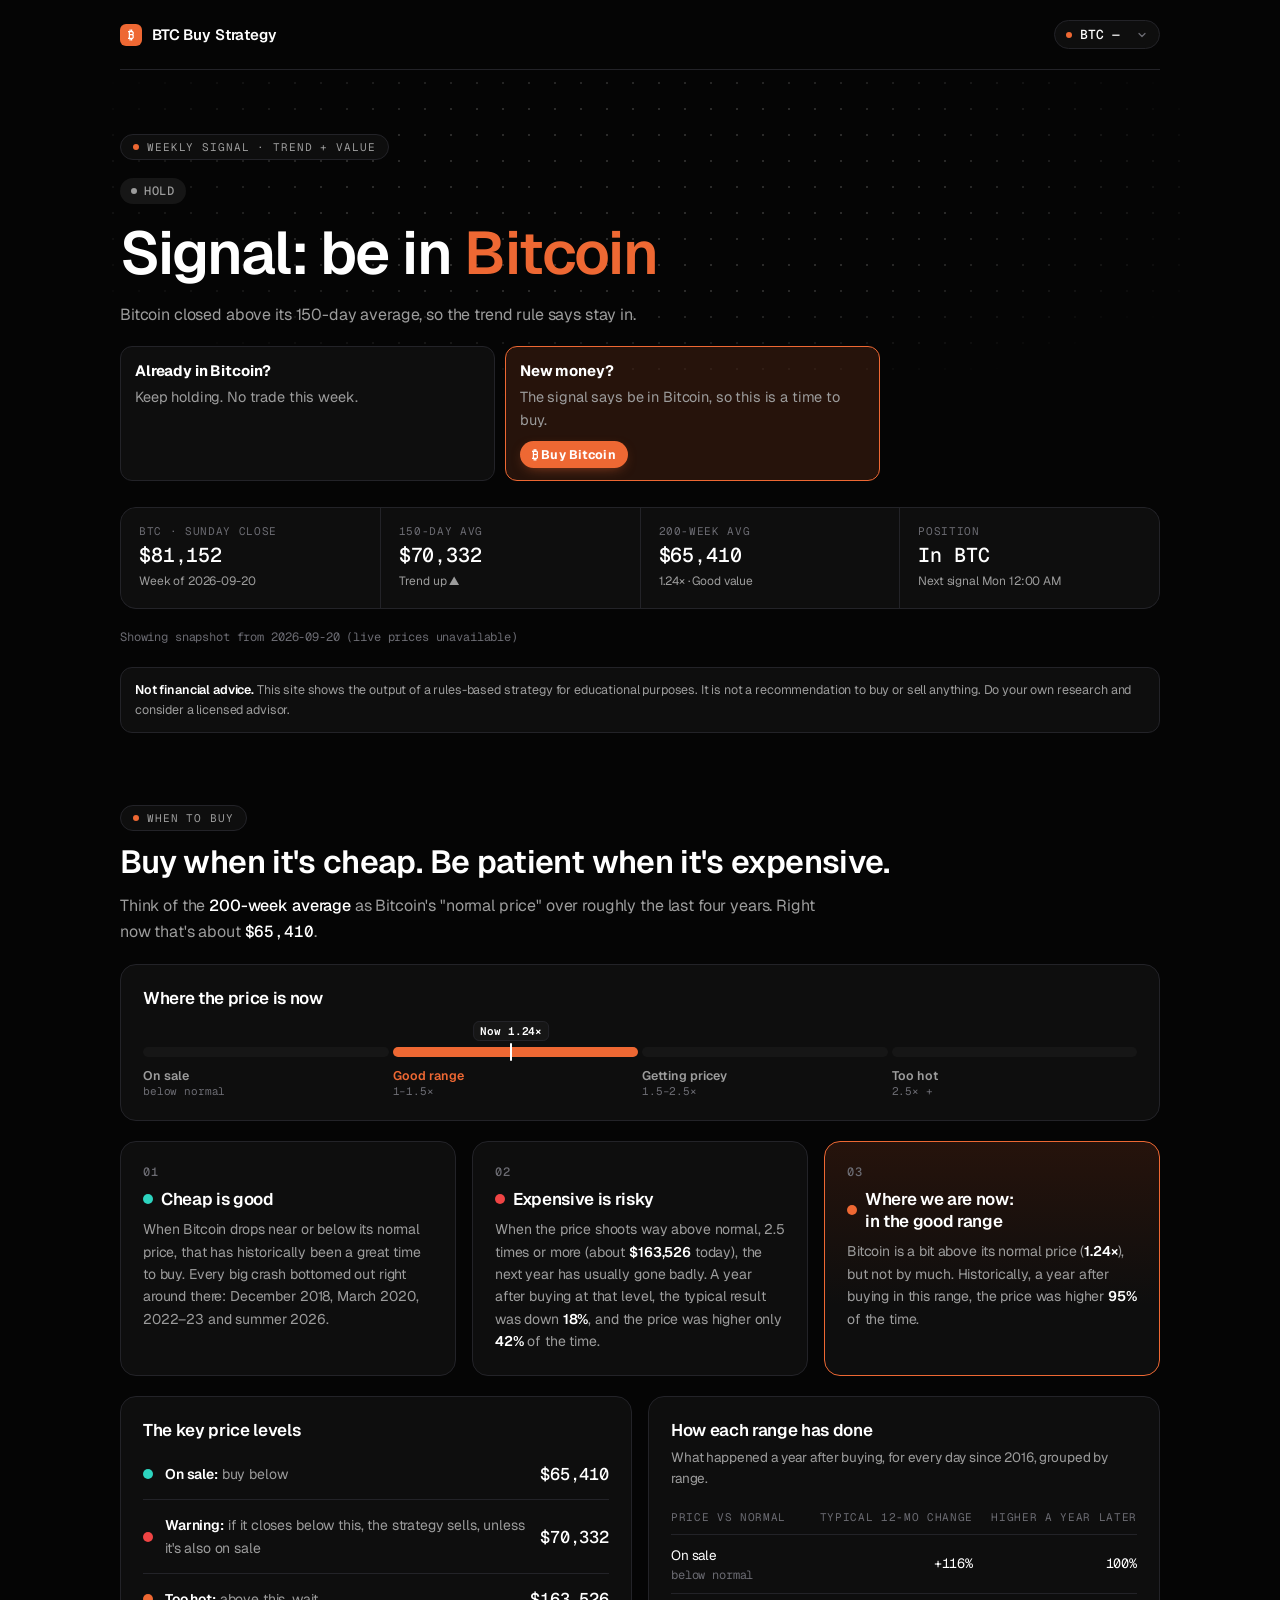
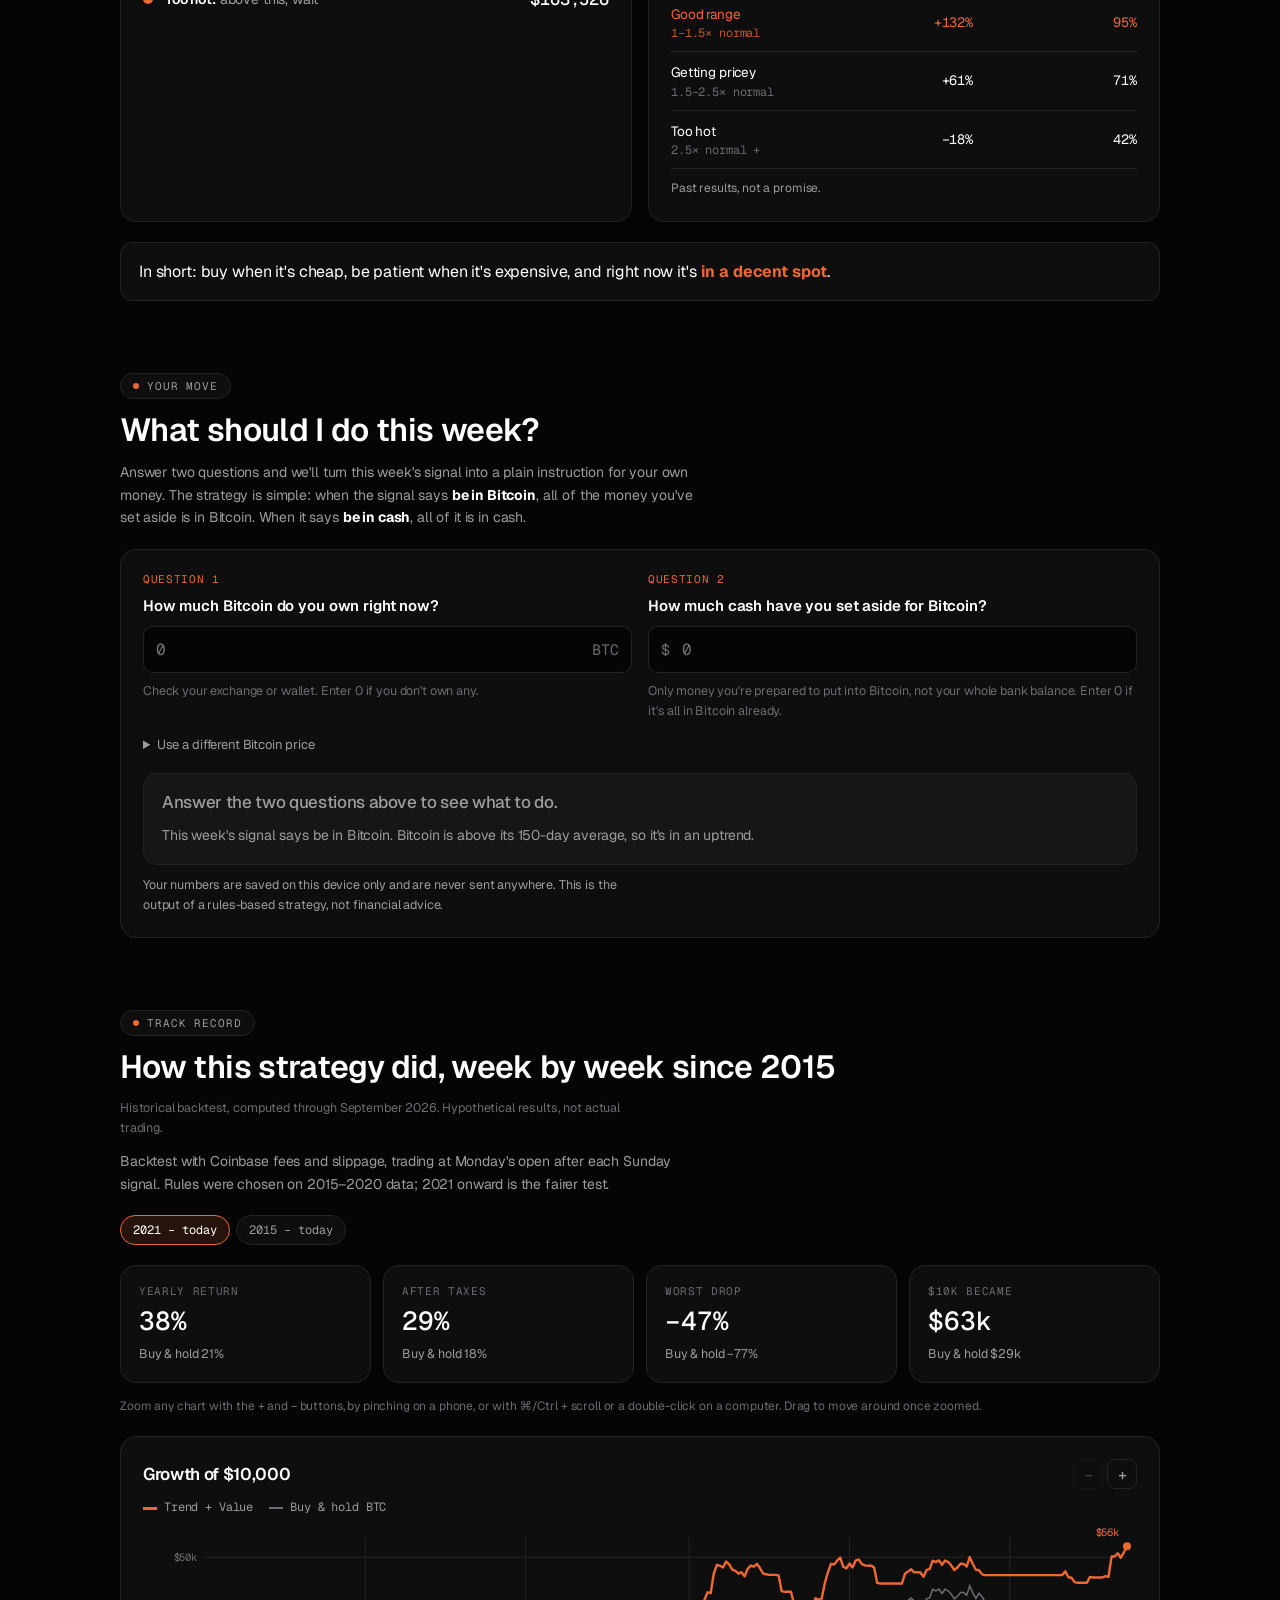
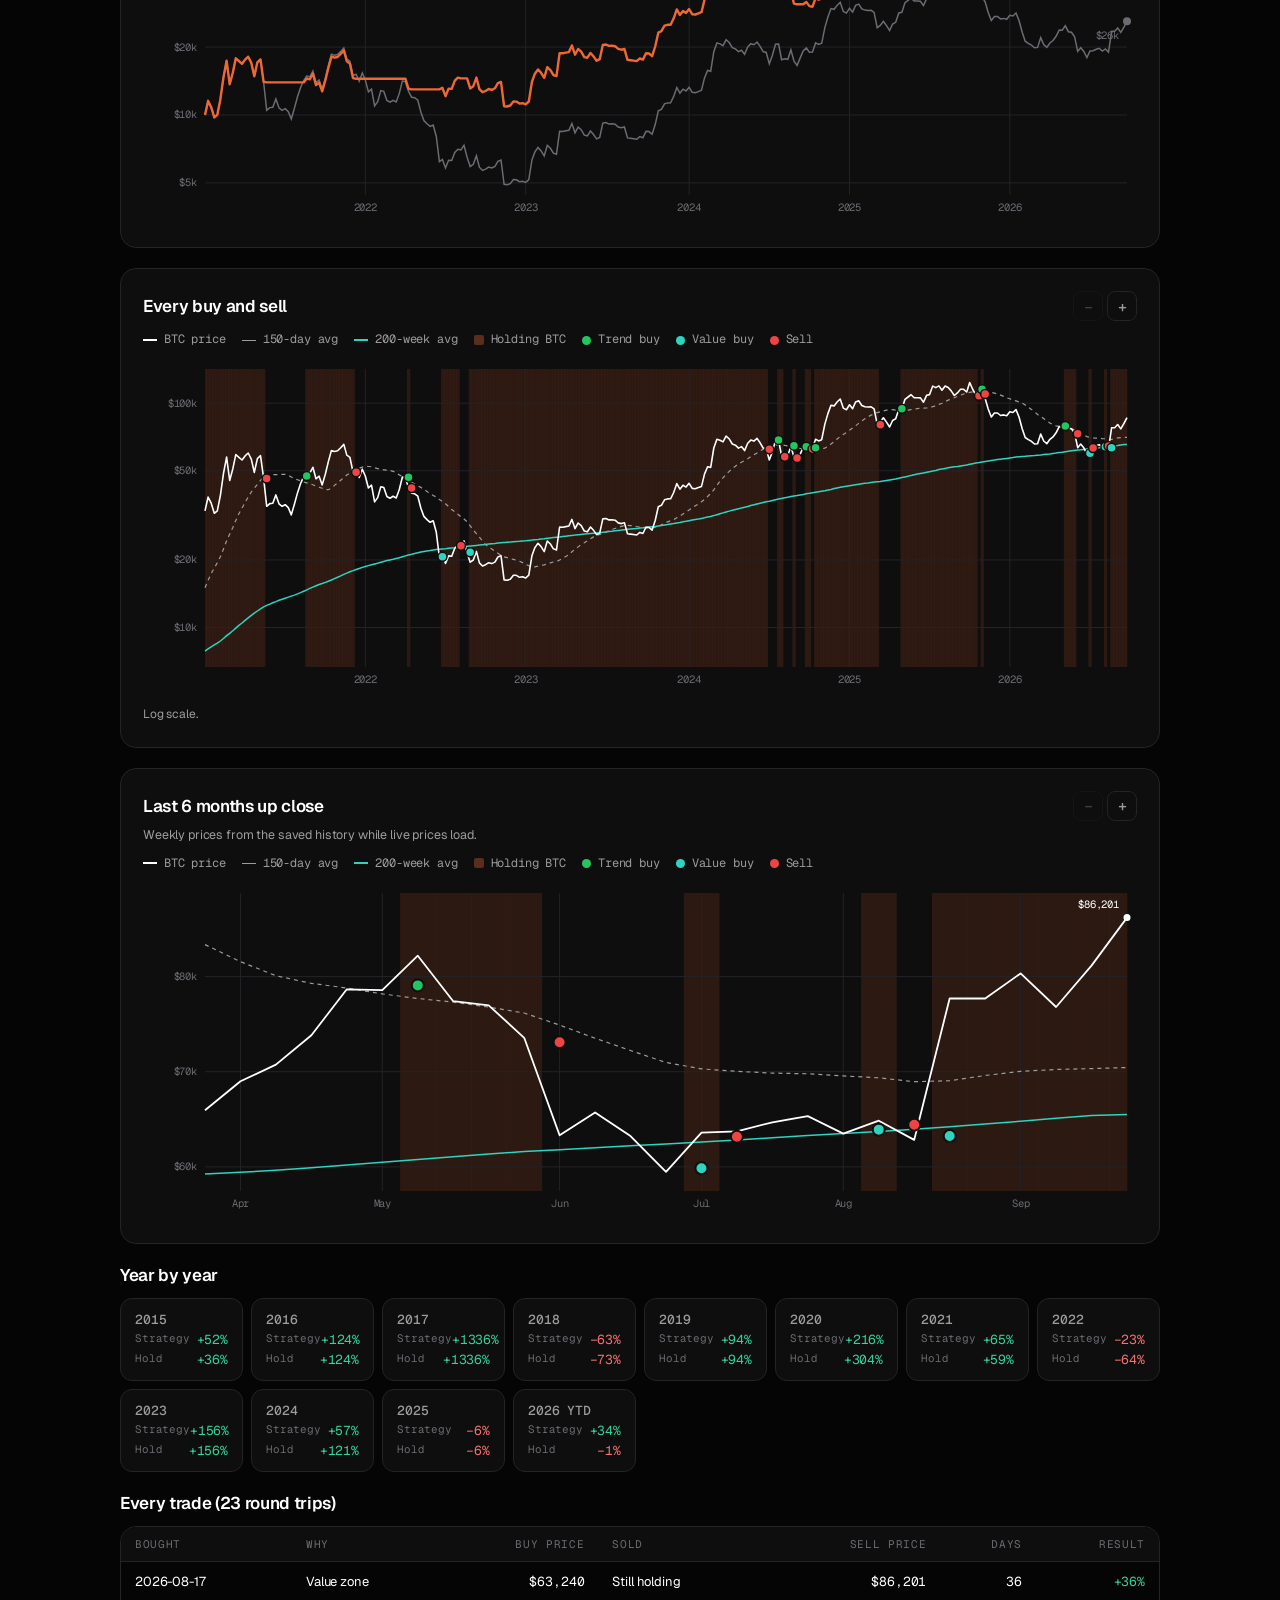
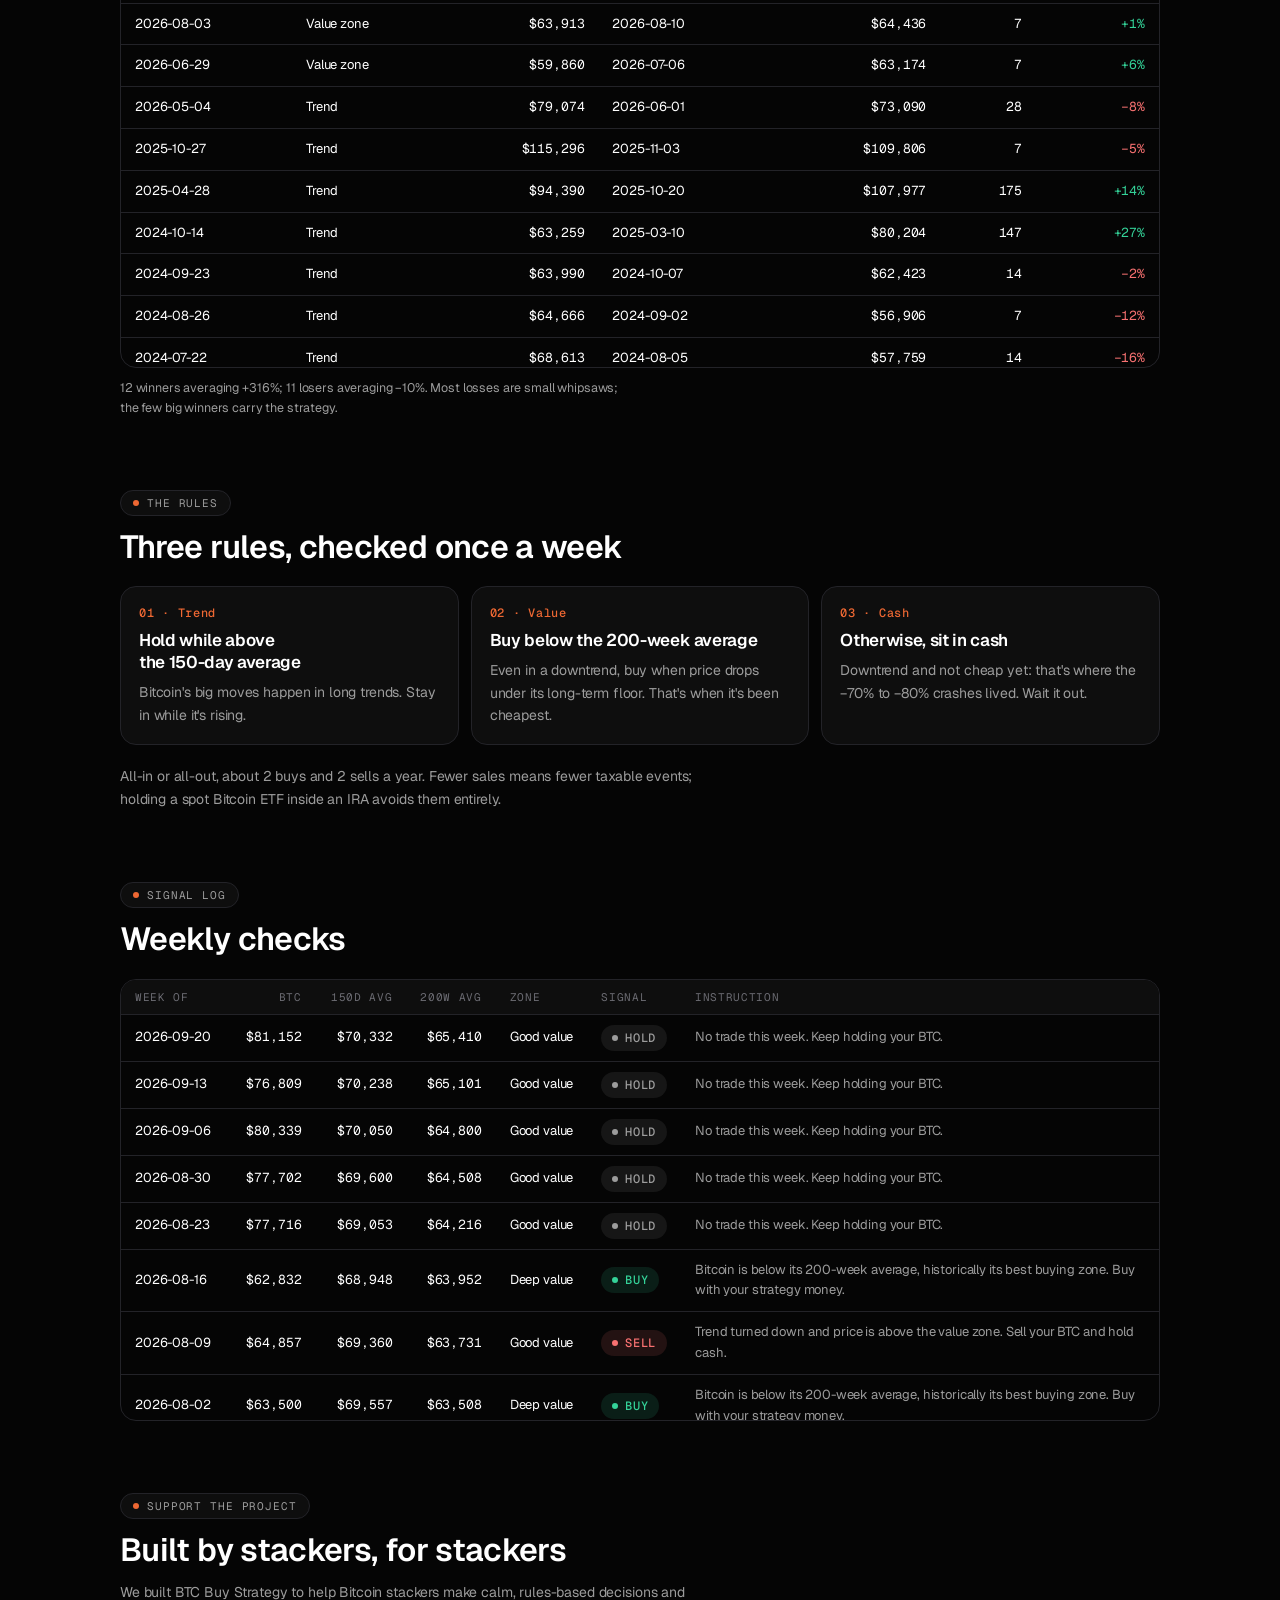
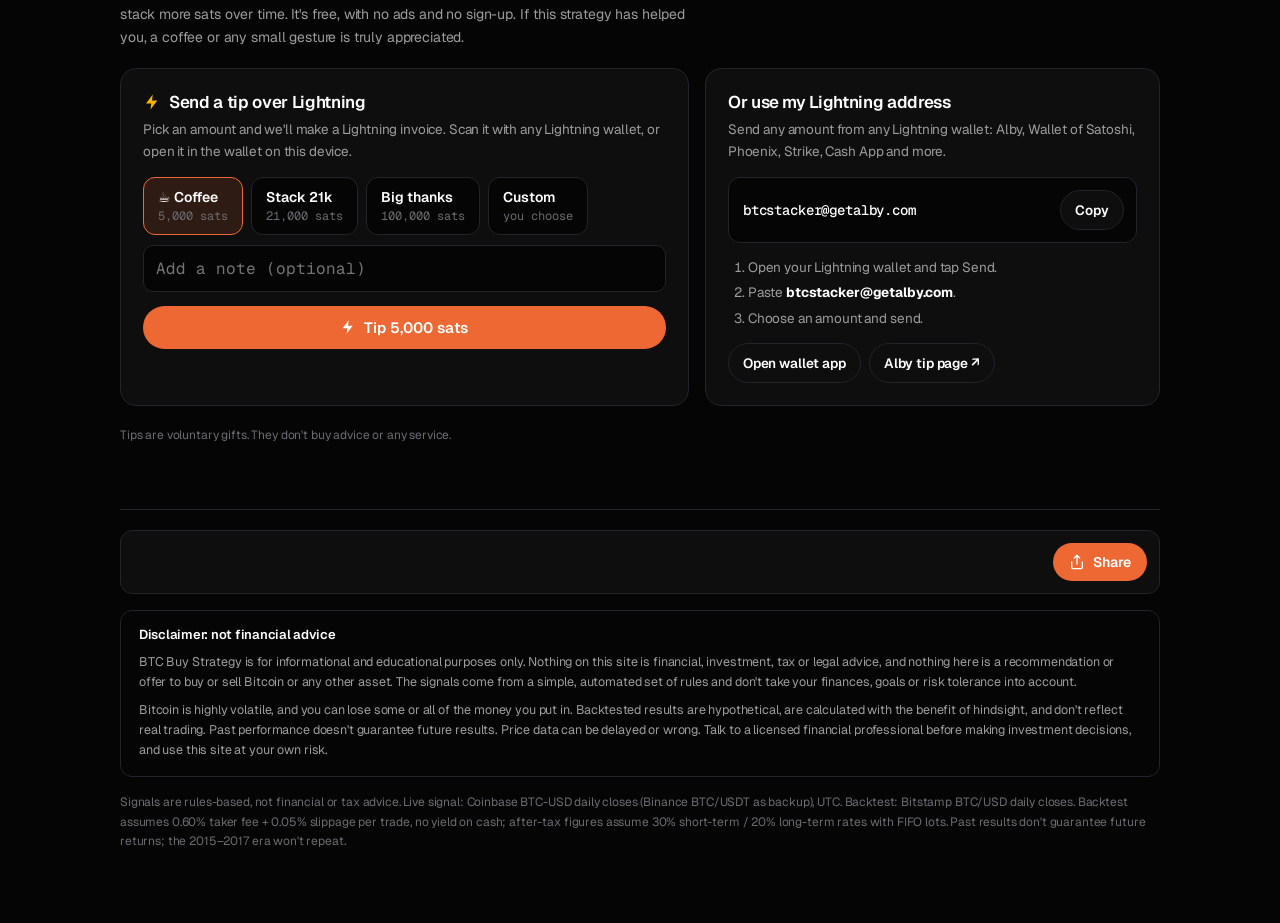
==== commit f9bb4086: "Orange 'Buy Bitcoin' button in the New money box makes the coins rain Co-Authored-By: Claude Opus 5." ====
--- a/index.html
+++ b/index.html
@@ -103,6 +103,10 @@
 .stats b{font:500 20px var(--mono);font-variant-numeric:tabular-nums}
 .stats small{font-size:12px;color:var(--ink2)}
 @media (max-width:720px){.stats{grid-template-columns:repeat(2,minmax(0,1fr))}}
+.who .coinbtn{margin-top:10px}
+.coinbtn{display:inline-flex;align-items:center;gap:6px;padding:5px 12px;border:0;border-radius:999px;background:var(--accent);color:#fff;font:700 12.5px var(--sans);letter-spacing:.01em;cursor:pointer;box-shadow:0 4px 14px -6px rgba(238,104,51,.7);transition:transform .15s,filter .15s}
+.coinbtn:hover{transform:translateY(-1px);filter:brightness(1.08)} .coinbtn:active{transform:translateY(1px)}
+.coinbtn:focus-visible{outline:2px solid var(--ink);outline-offset:2px}
 #coinrain{position:fixed;inset:0;width:100vw;height:100vh;pointer-events:none;z-index:9999;transition:opacity .8s ease}
 .p-BUY.party{cursor:pointer;box-shadow:0 0 0 0 rgba(52,211,153,.5);animation:buyglow 1.6s ease-in-out 3}
 @keyframes buyglow{50%{box-shadow:0 0 0 8px rgba(52,211,153,0)}}
@@ -603,7 +607,9 @@
   if(r.action==="HOLD"){                 // same signal, two starting points: already positioned vs. not yet
     const rows=r.hold?[["Already in Bitcoin?","Keep holding. No trade this week.",0],["New money?","The signal says be in Bitcoin, so this is a time to buy.",1]]
                      :[["Already in cash?","Stay put. No trade this week.",0],["Still holding Bitcoin?","The signal says be in cash, so the strategy would sell.",1]];
-    rows.forEach(([h,t,act])=>{const d=document.createElement("div");if(act)d.className="act";const b=document.createElement("b");b.textContent=h;d.append(b,t);who.appendChild(d)});
+    rows.forEach(([h,t,act])=>{const d=document.createElement("div");if(act)d.className="act";const b=document.createElement("b");b.textContent=h;d.append(b,t);
+      if(act&&r.hold){ const btn=document.createElement("button"); btn.type="button"; btn.className="coinbtn"; btn.textContent="₿ Buy Bitcoin"; btn.title="Make it rain"; btn.onclick=()=>rainCoins(); d.append(document.createElement("br"),btn); }
+      who.appendChild(d)});
   }
   $("s-price").textContent=usd(r.price); $("s-date").textContent="Week of "+r.date;
   $("s-sma").textContent=usd(r.sma150); $("s-trend").textContent=r.trend==="UP"?"Trend up ▲":"Trend down ▼"; $("s-trend").className=r.trend==="UP"?"up":"down";
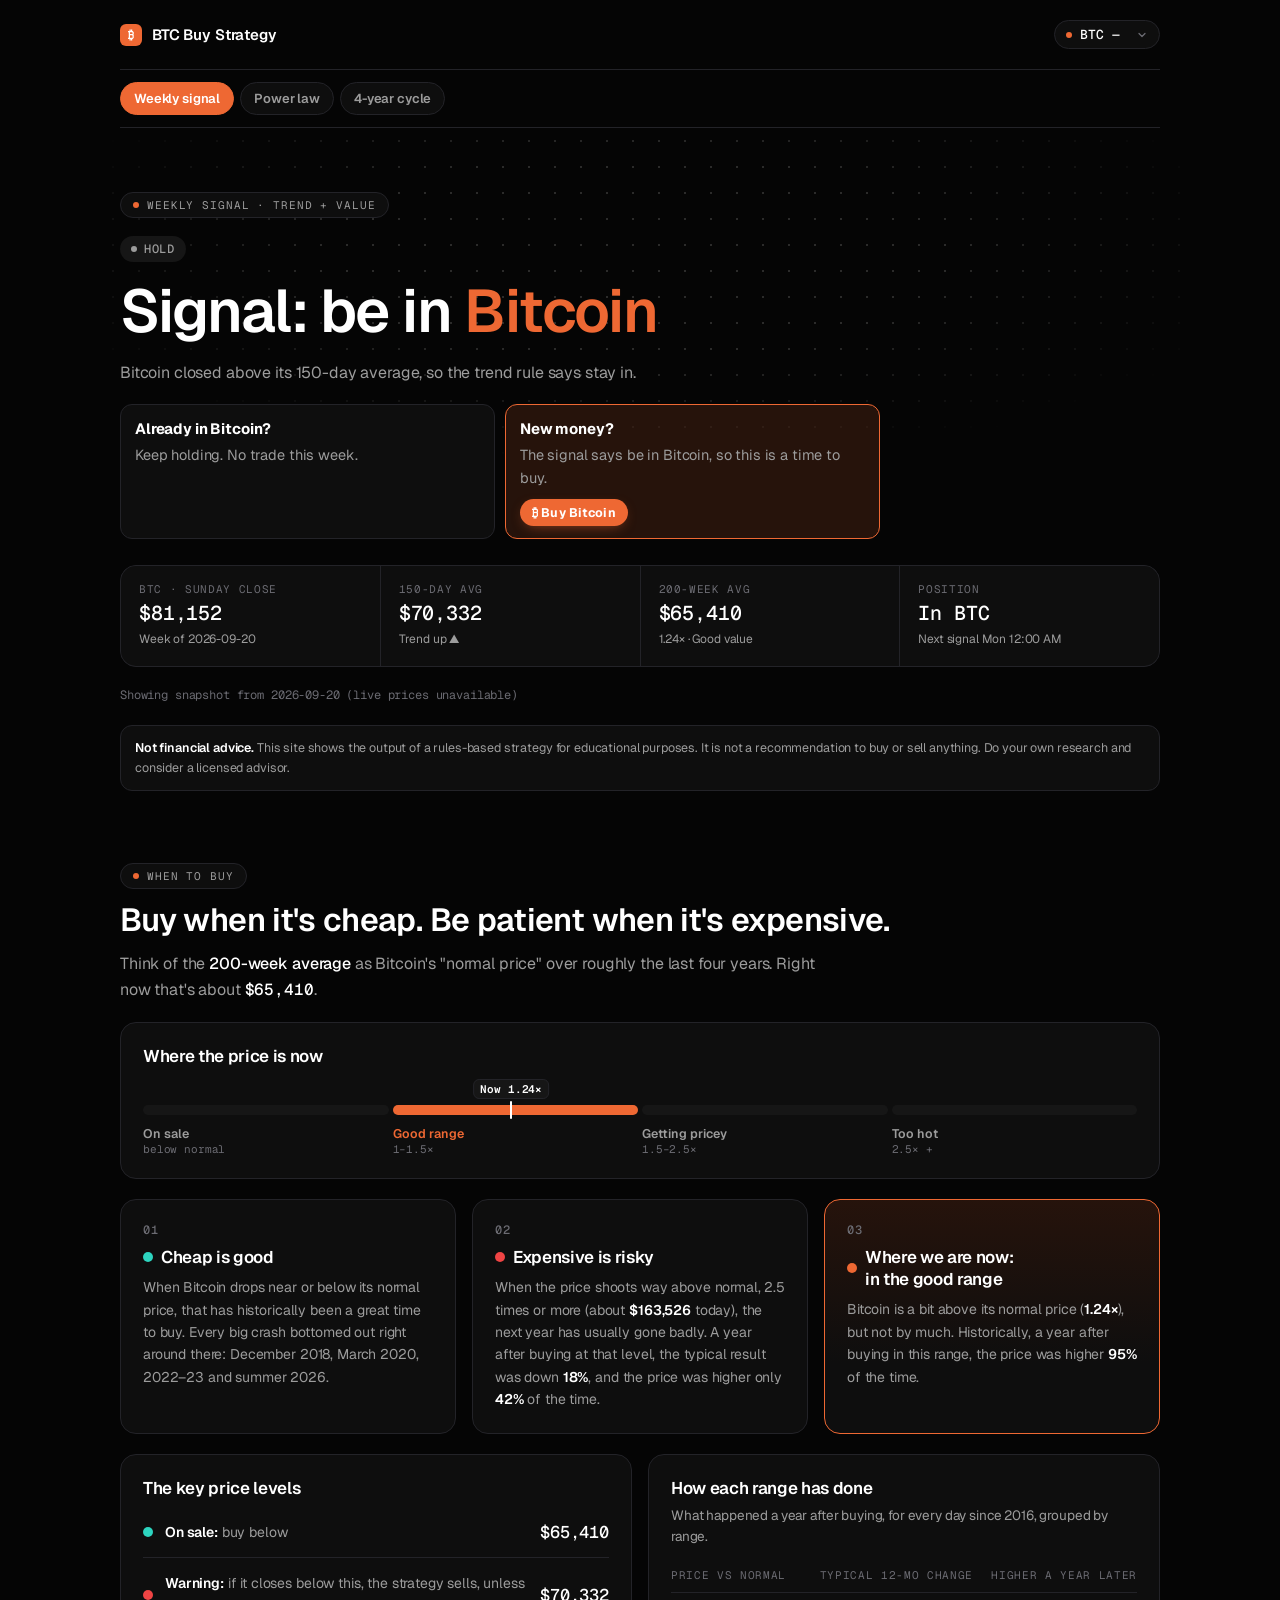
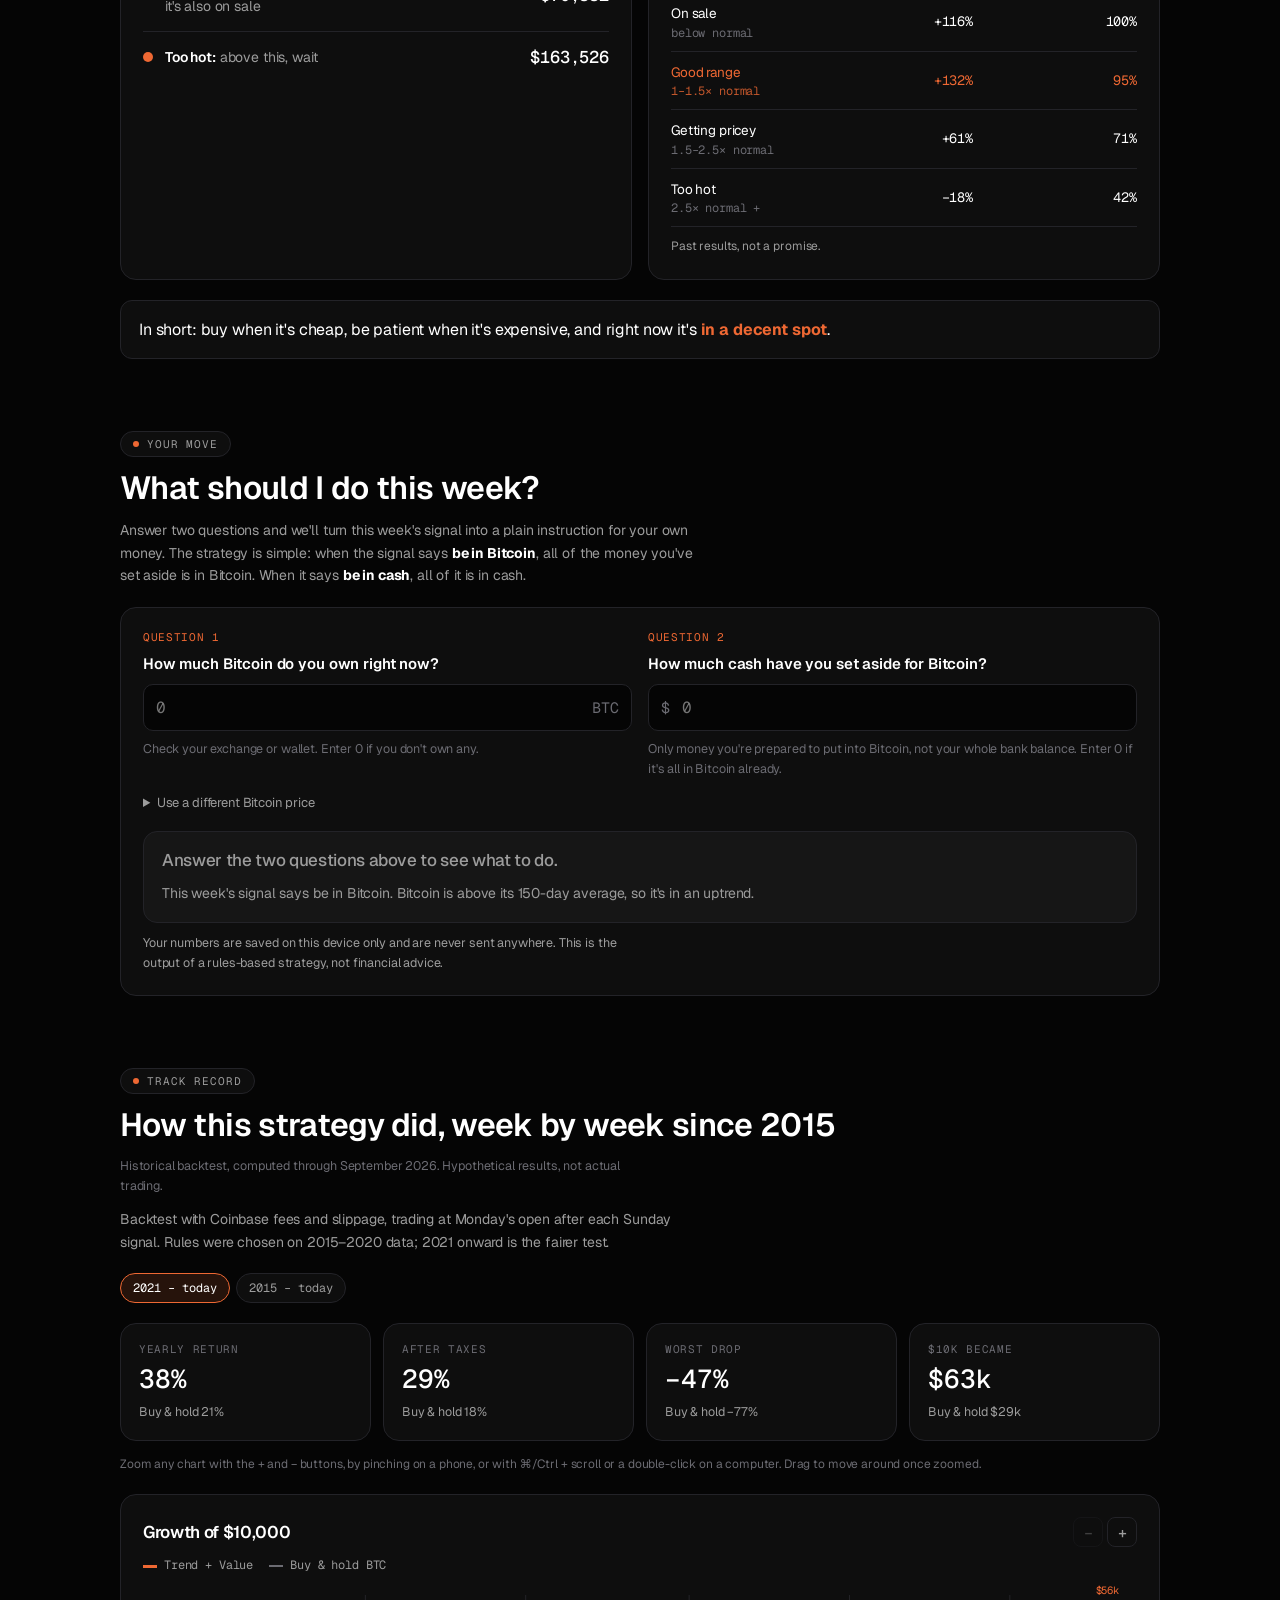
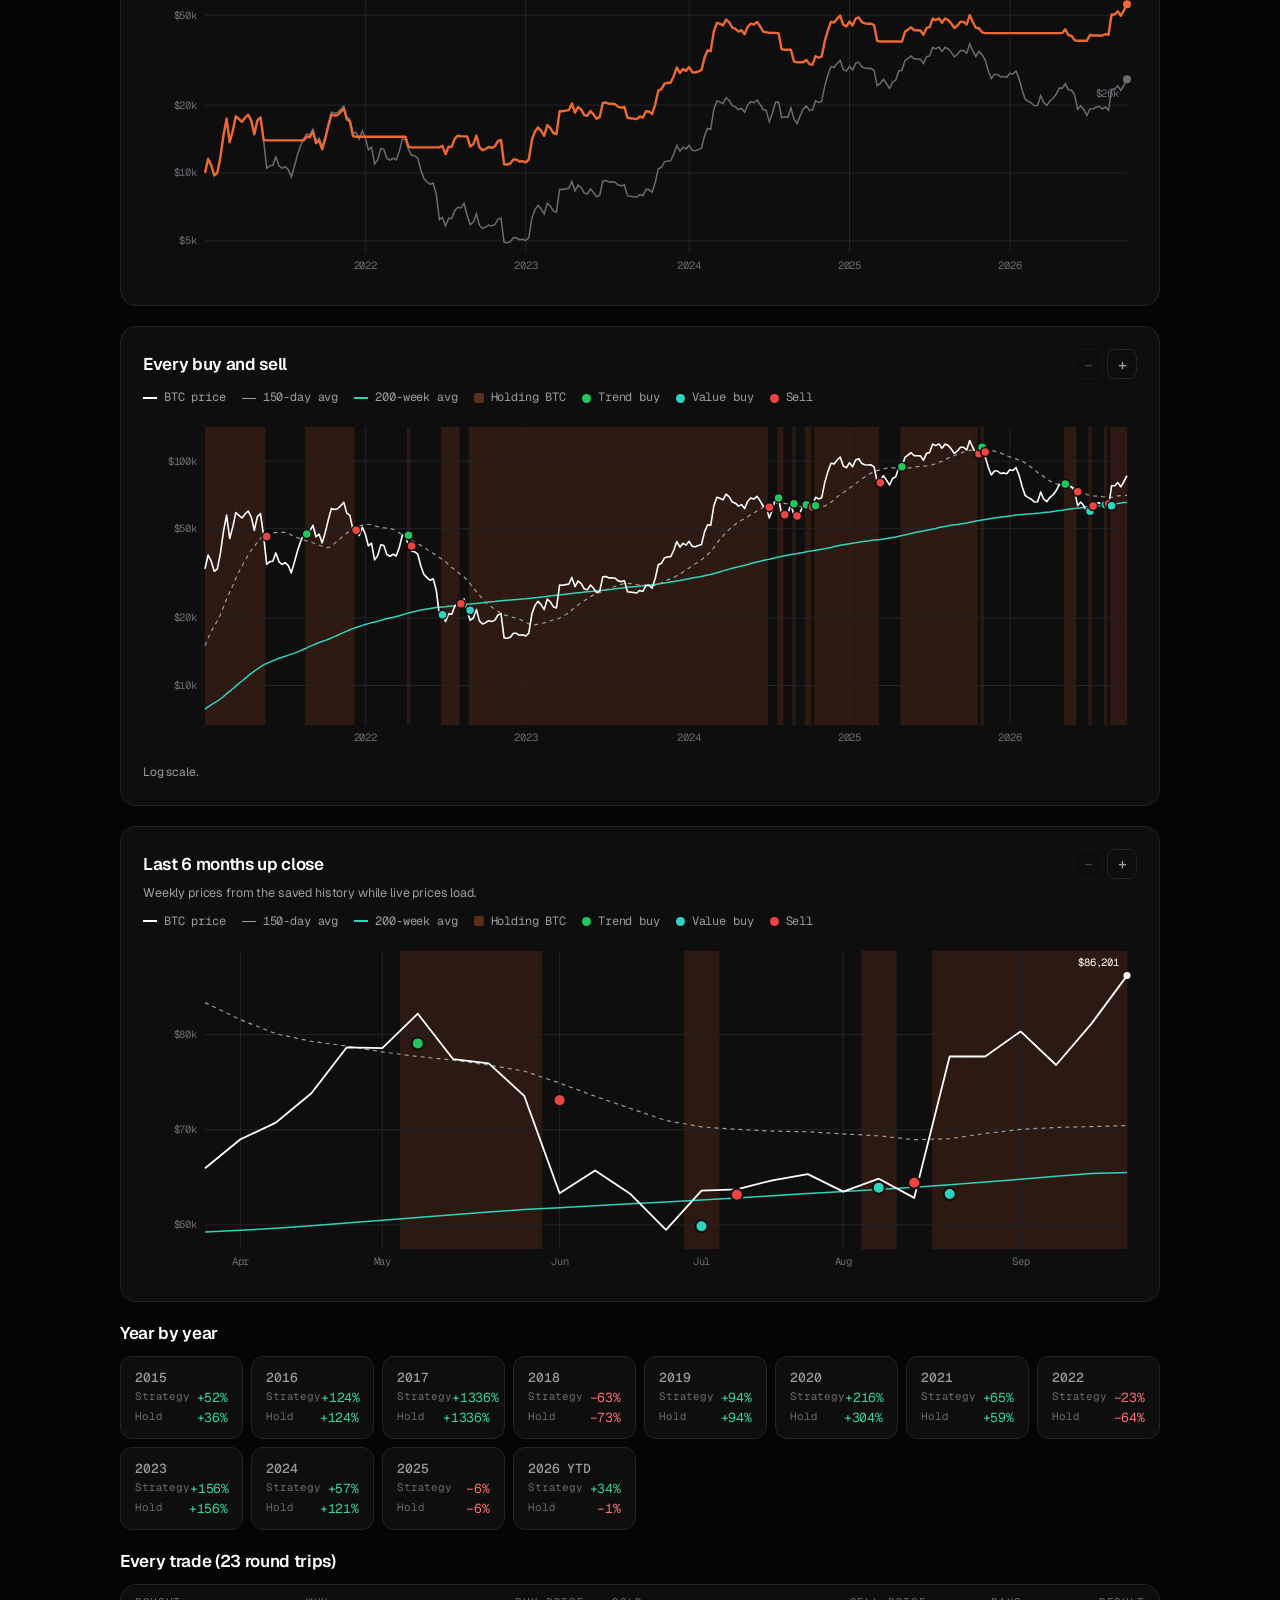
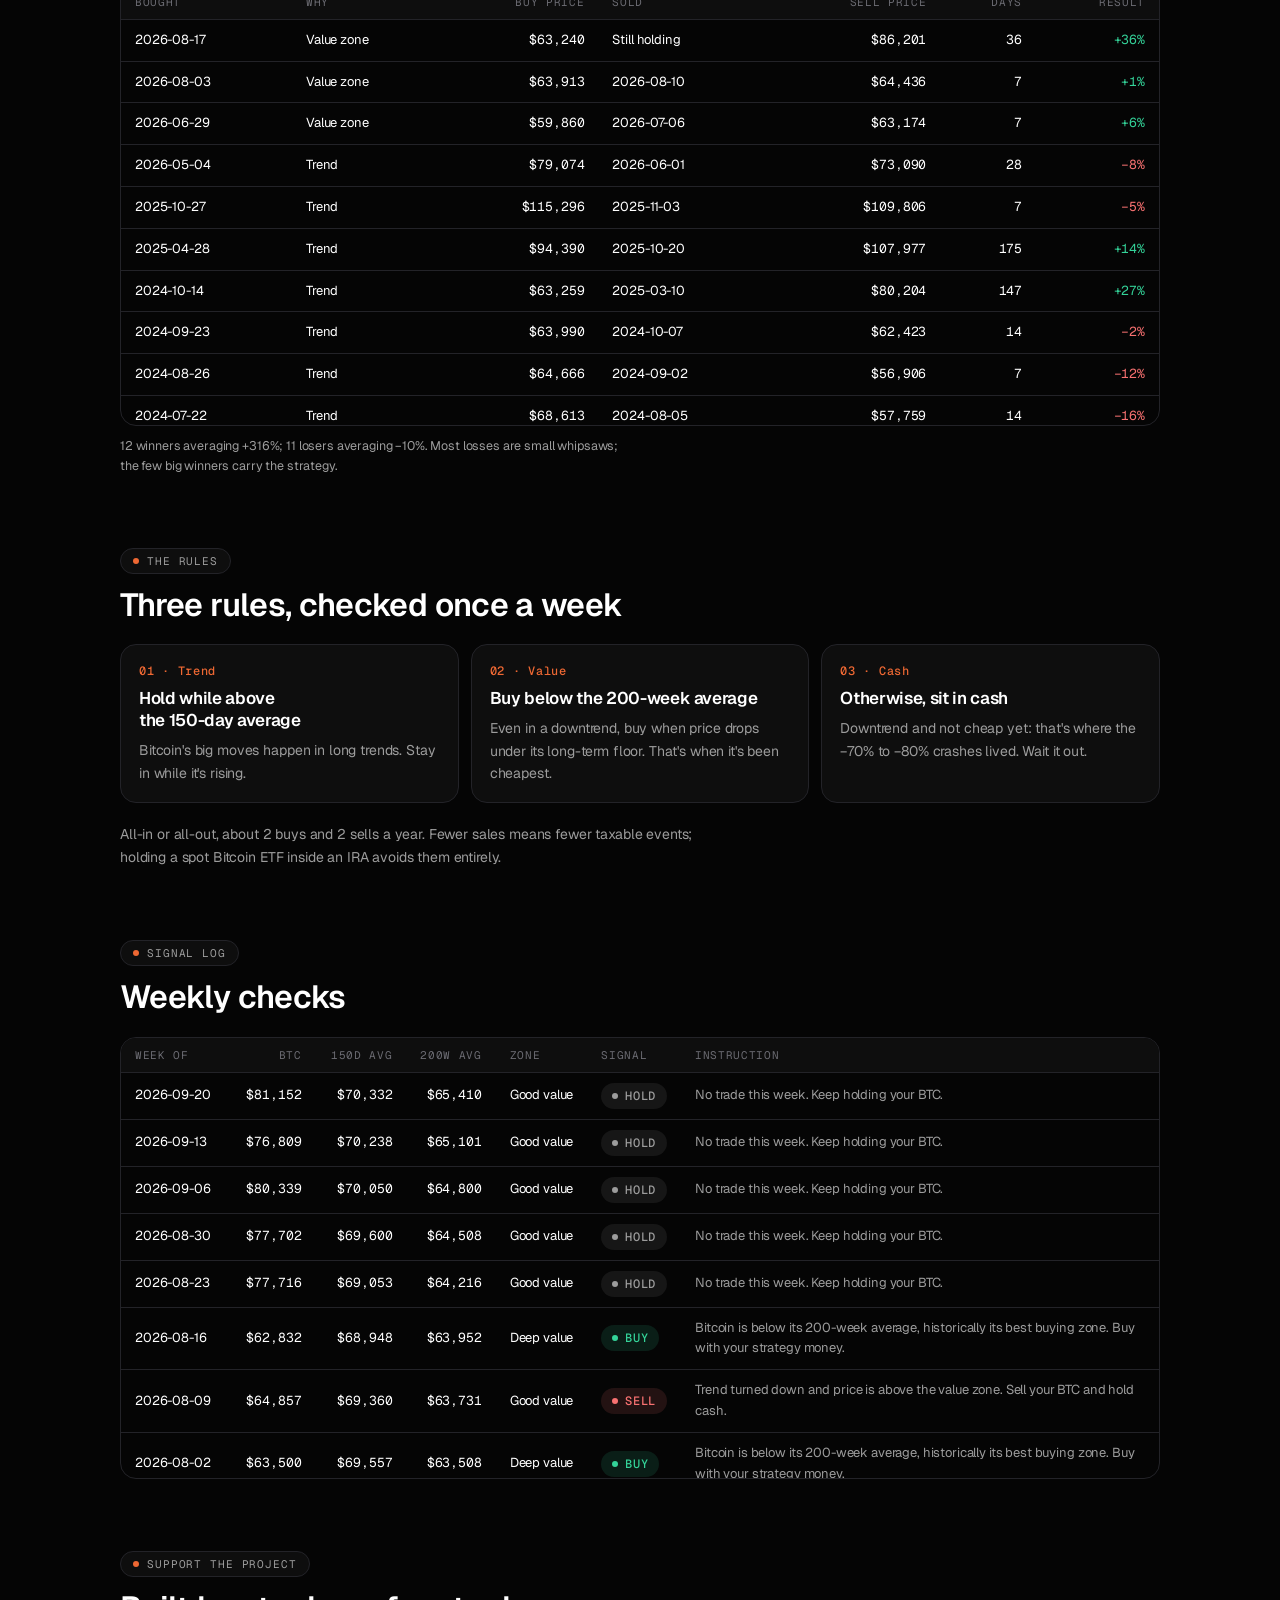
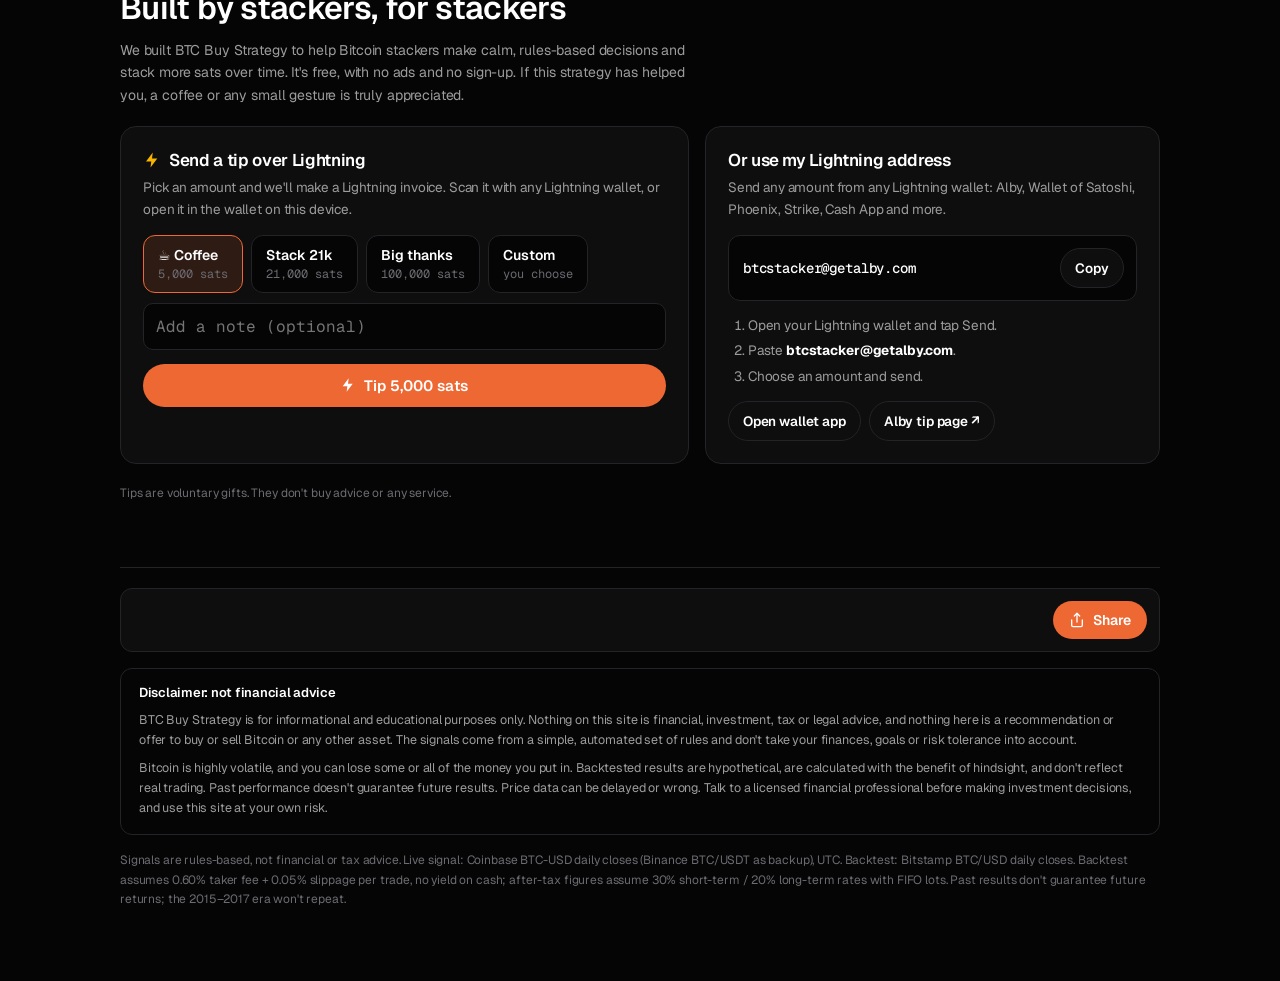
==== commit 5e1da807: "Add Power law and 4-year cycle pages with page links, shared assets, saved price history Co-Authored" ====
--- a/index.html
+++ b/index.html
@@ -49,6 +49,11 @@
 .ticker small{font-size:11.5px;color:var(--ink3)}
 .ticker small.up{color:var(--ok)} .ticker small.down{color:var(--bad)}
 @media (max-width:420px){nav.top{gap:10px}.brand{font-size:14px}.ticker{padding:4px 9px}.ticker small{display:none}}
+.sitenav{display:flex;gap:6px;padding-block:12px;border-bottom:1px solid var(--border);overflow-x:auto;scrollbar-width:none}
+.sitenav::-webkit-scrollbar{display:none}
+.sitenav a{flex-shrink:0;padding:7px 13px;border-radius:999px;border:1px solid var(--border);background:var(--surface);color:var(--ink2);font:600 13px var(--sans);text-decoration:none}
+.sitenav a:hover{color:var(--ink);border-color:var(--ink3)}
+.sitenav a[aria-current="page"]{color:#fff;background:var(--accent);border-color:var(--accent)}
 .asof{display:flex;align-items:center;gap:8px;font:12px var(--mono);color:var(--ink3);max-width:none;margin-top:2px}
 .dot{width:6px;height:6px;border-radius:50%;background:var(--accent);flex-shrink:0}
 @media (prefers-reduced-motion:no-preference){.pulse{animation:pulse 2s ease-in-out infinite}}
@@ -346,6 +351,8 @@
   </div></div>
 </div>
 
+<nav class="sitenav" aria-label="Pages"><a href="/" aria-current="page">Weekly signal</a><a href="/power-law.html">Power law</a><a href="/cycles.html">4-year cycle</a></nav>
+
 <header class="hero">
   <div class="grid-bg" aria-hidden="true"></div>
   <span class="eyebrow"><span class="dot"></span>Weekly signal · Trend + Value</span>
